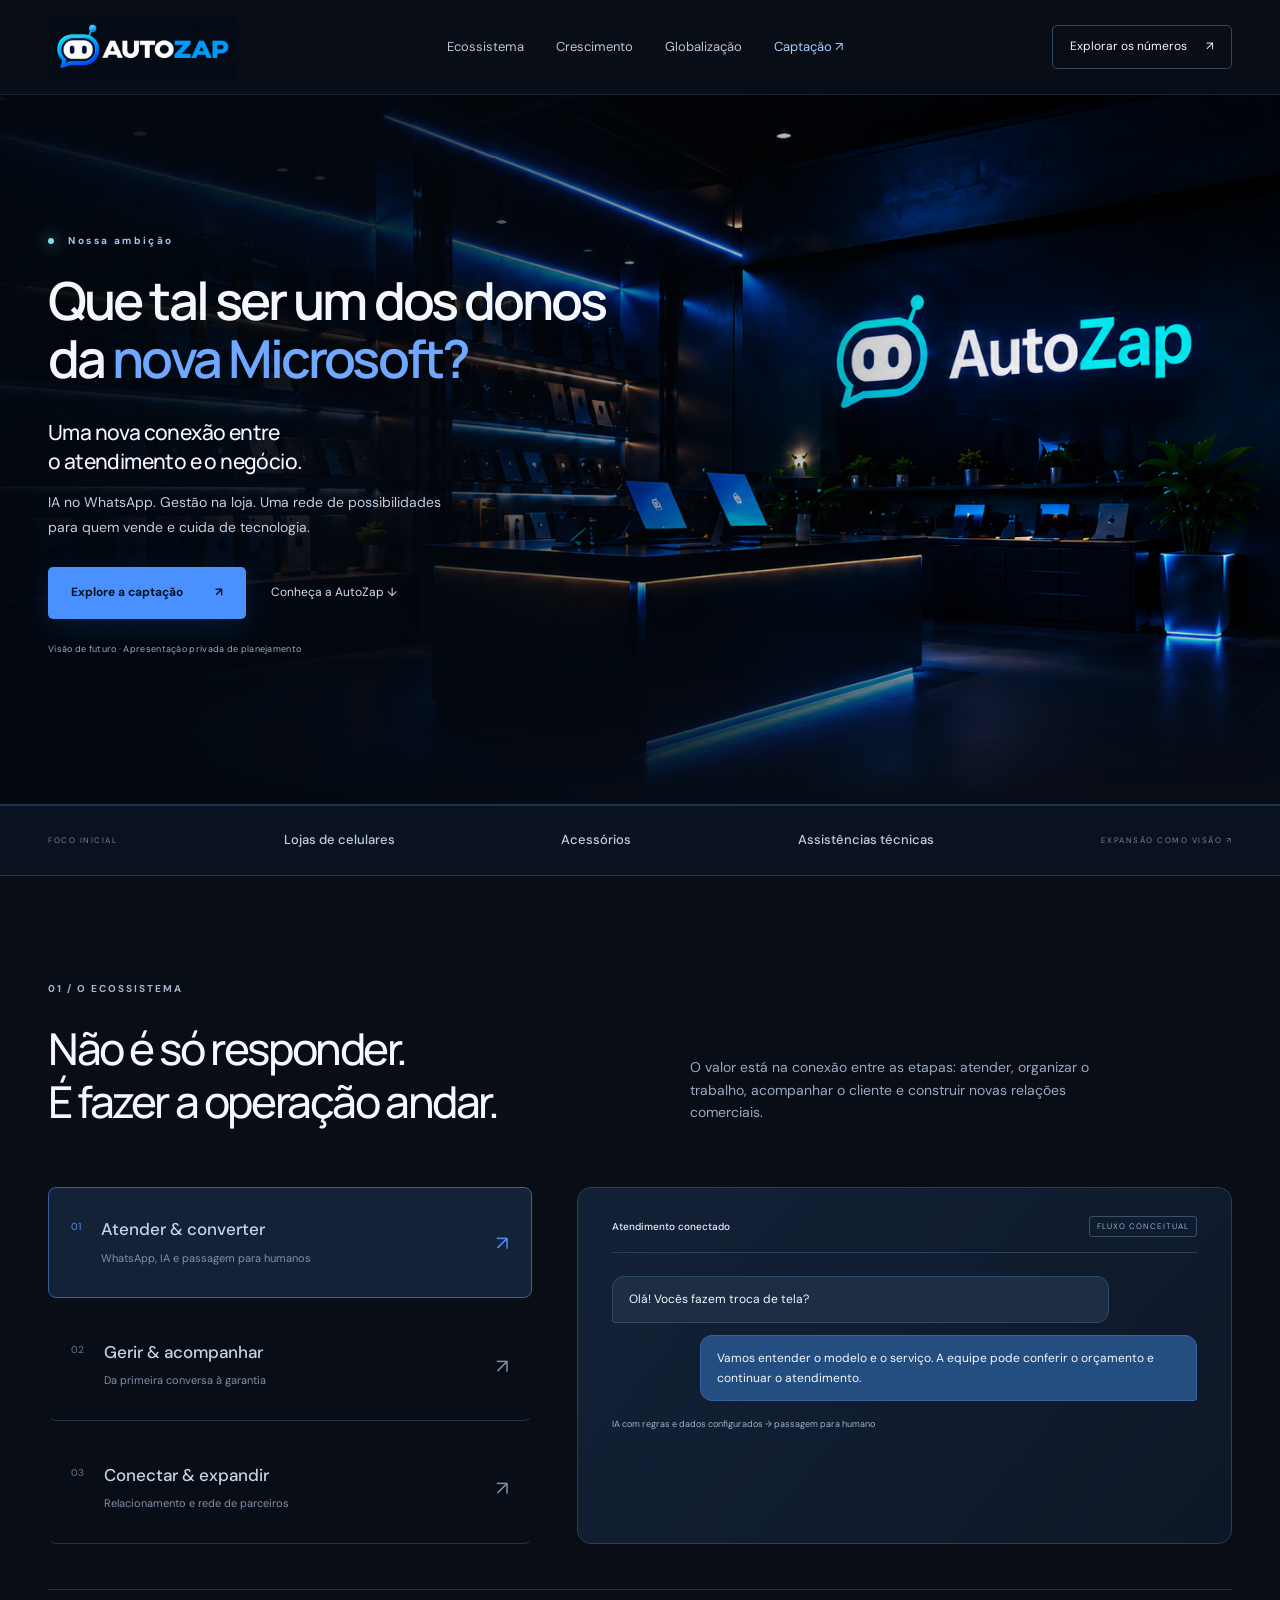
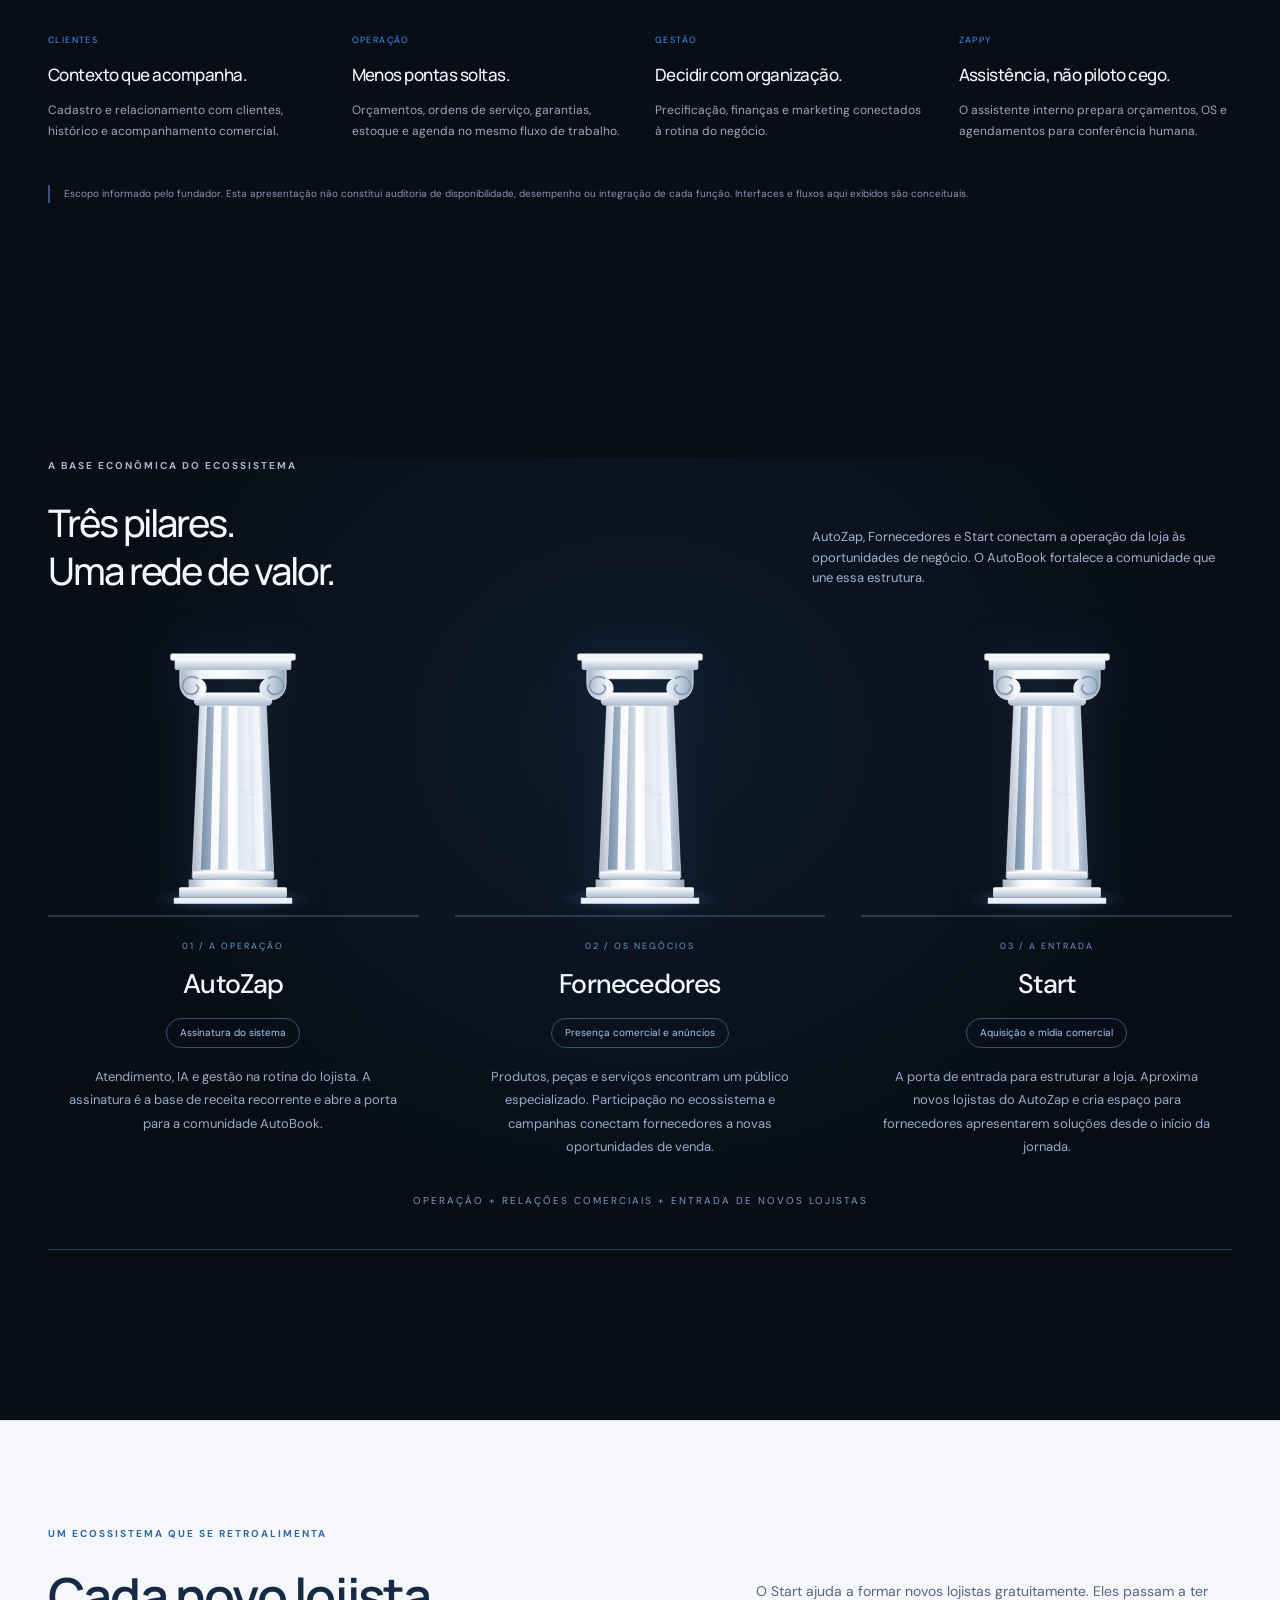
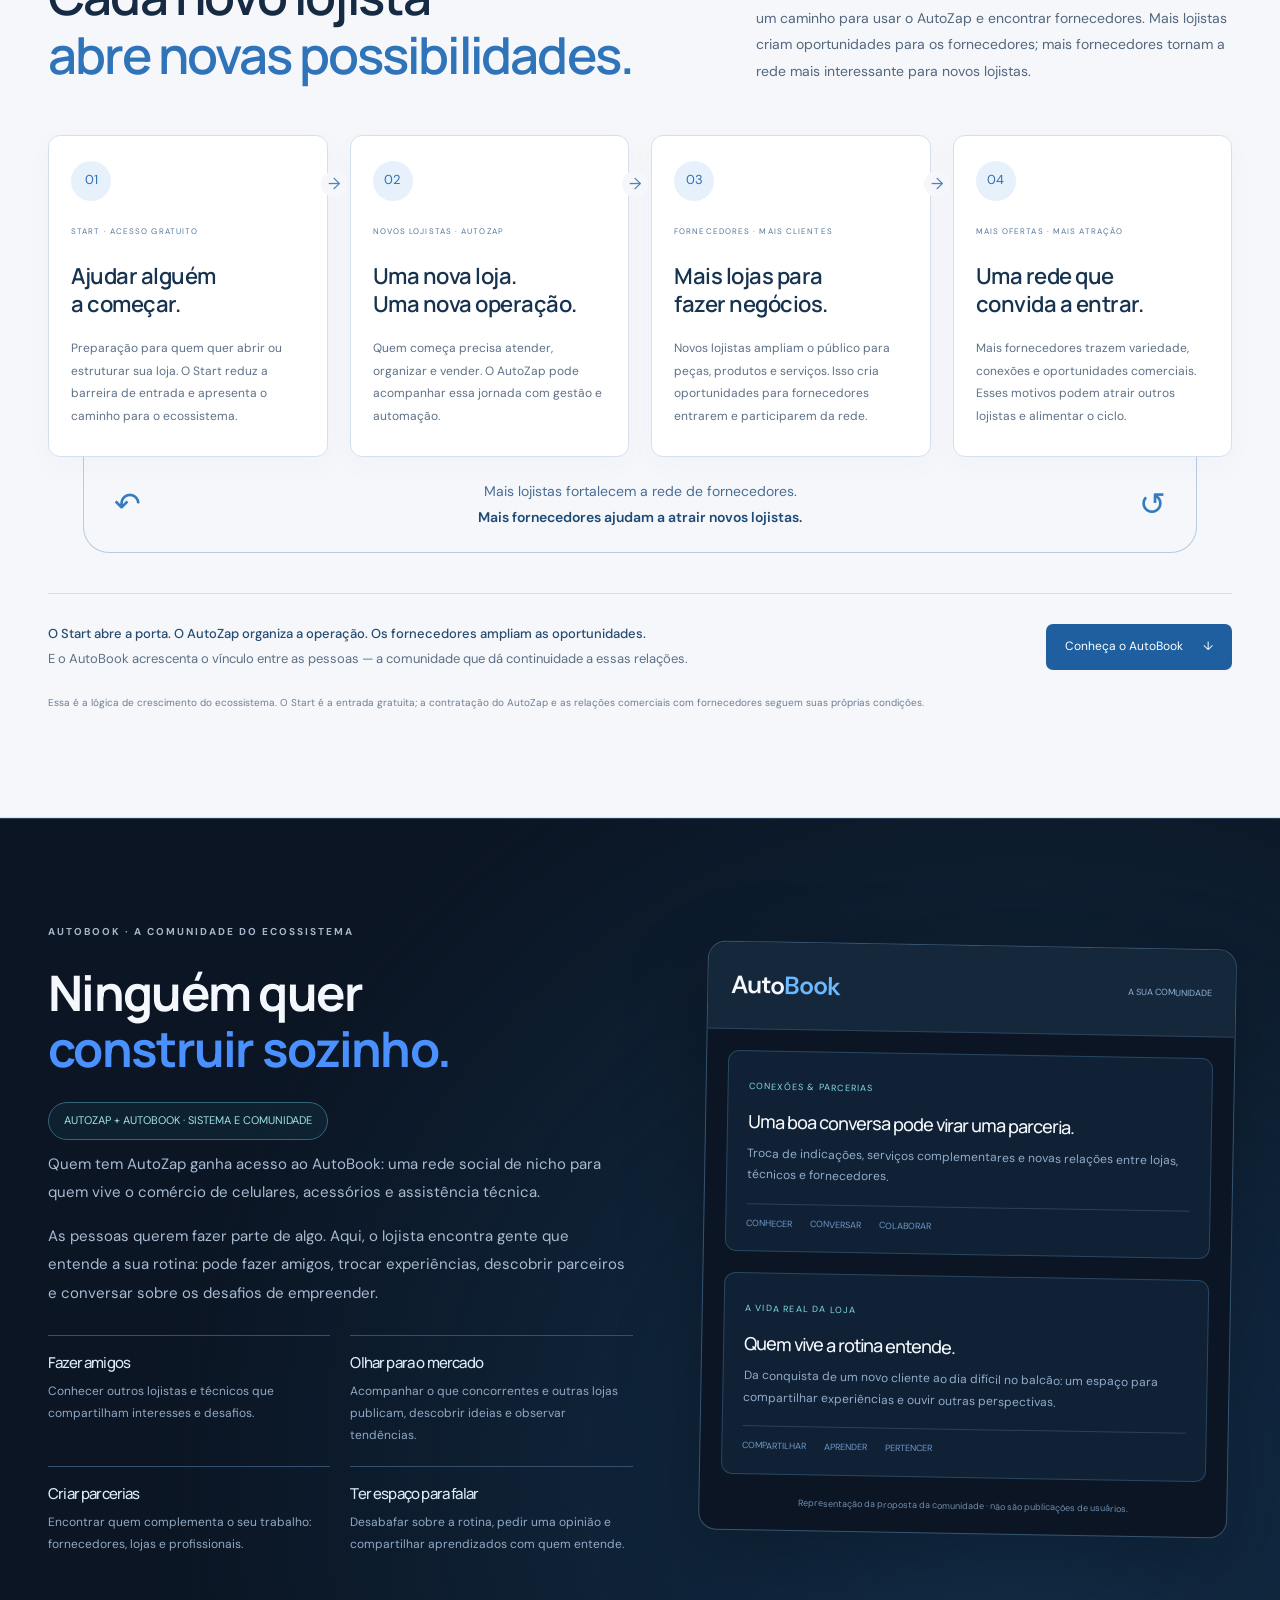
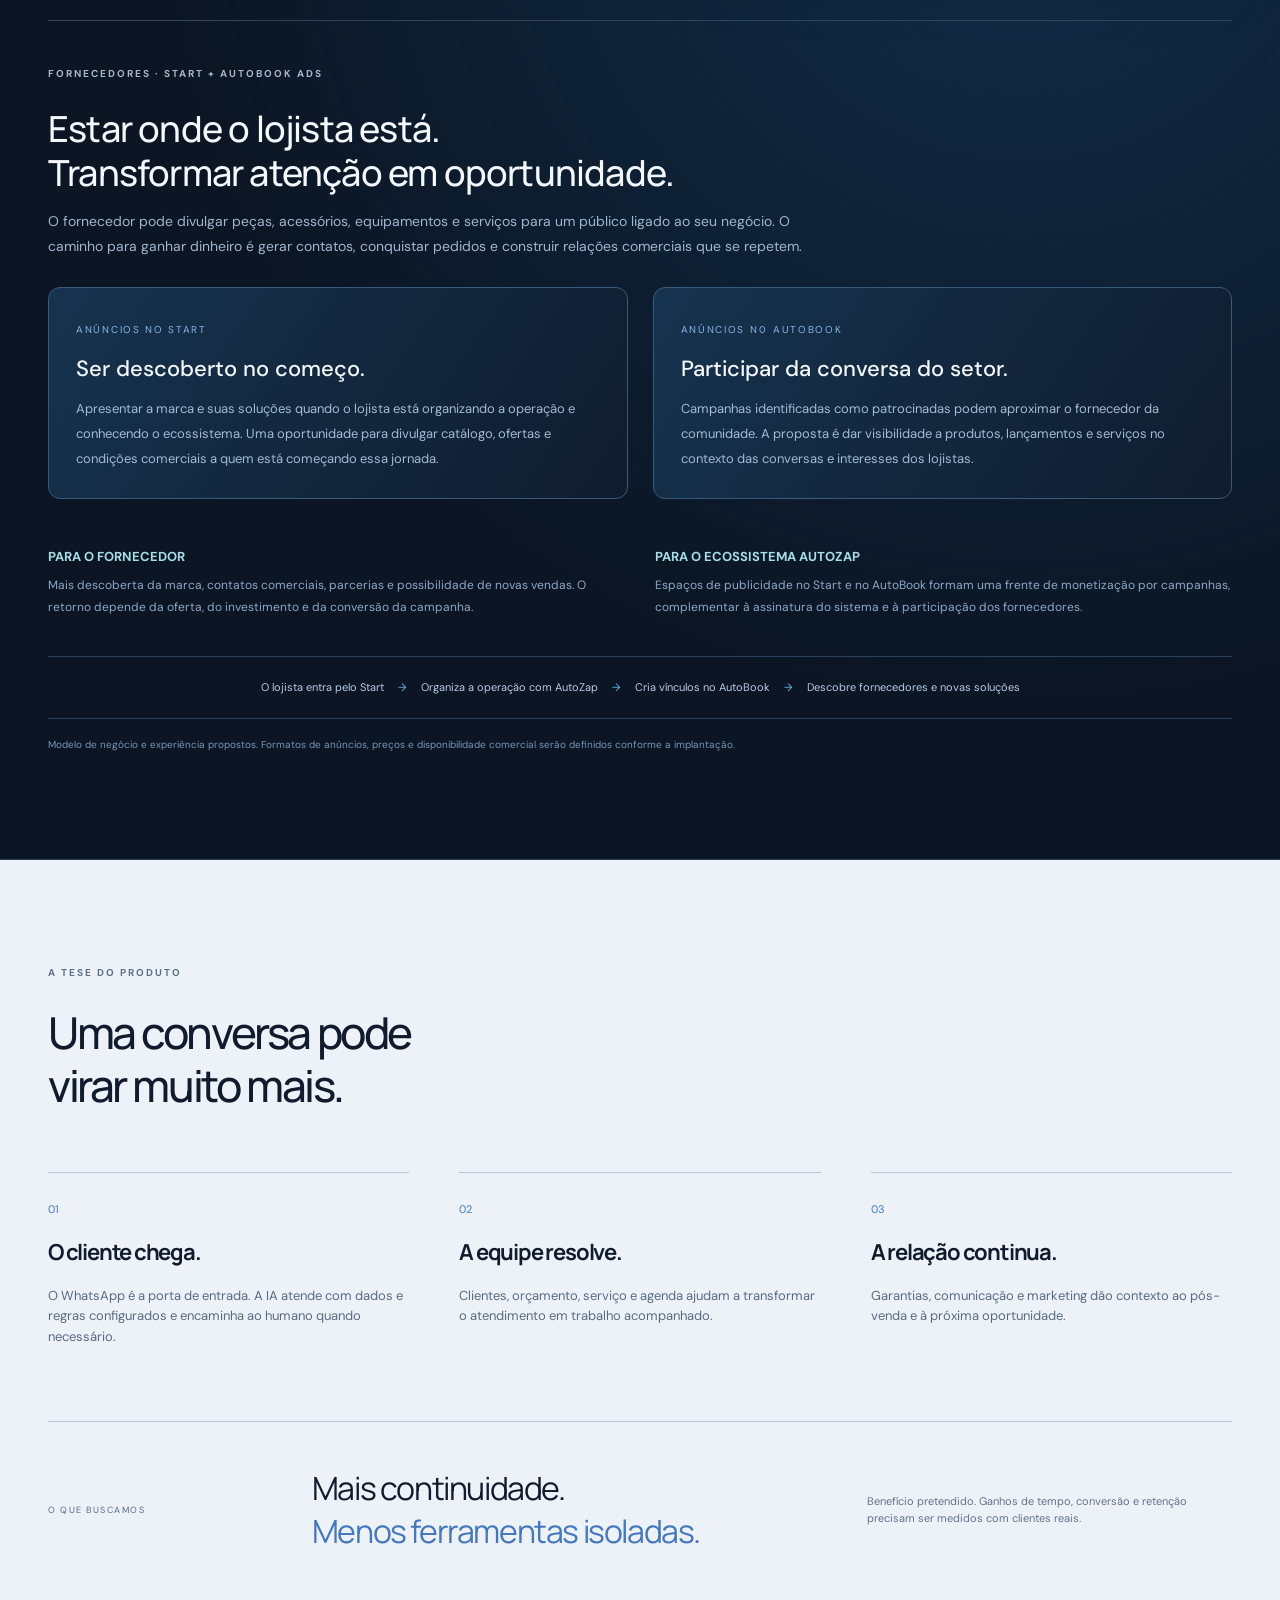
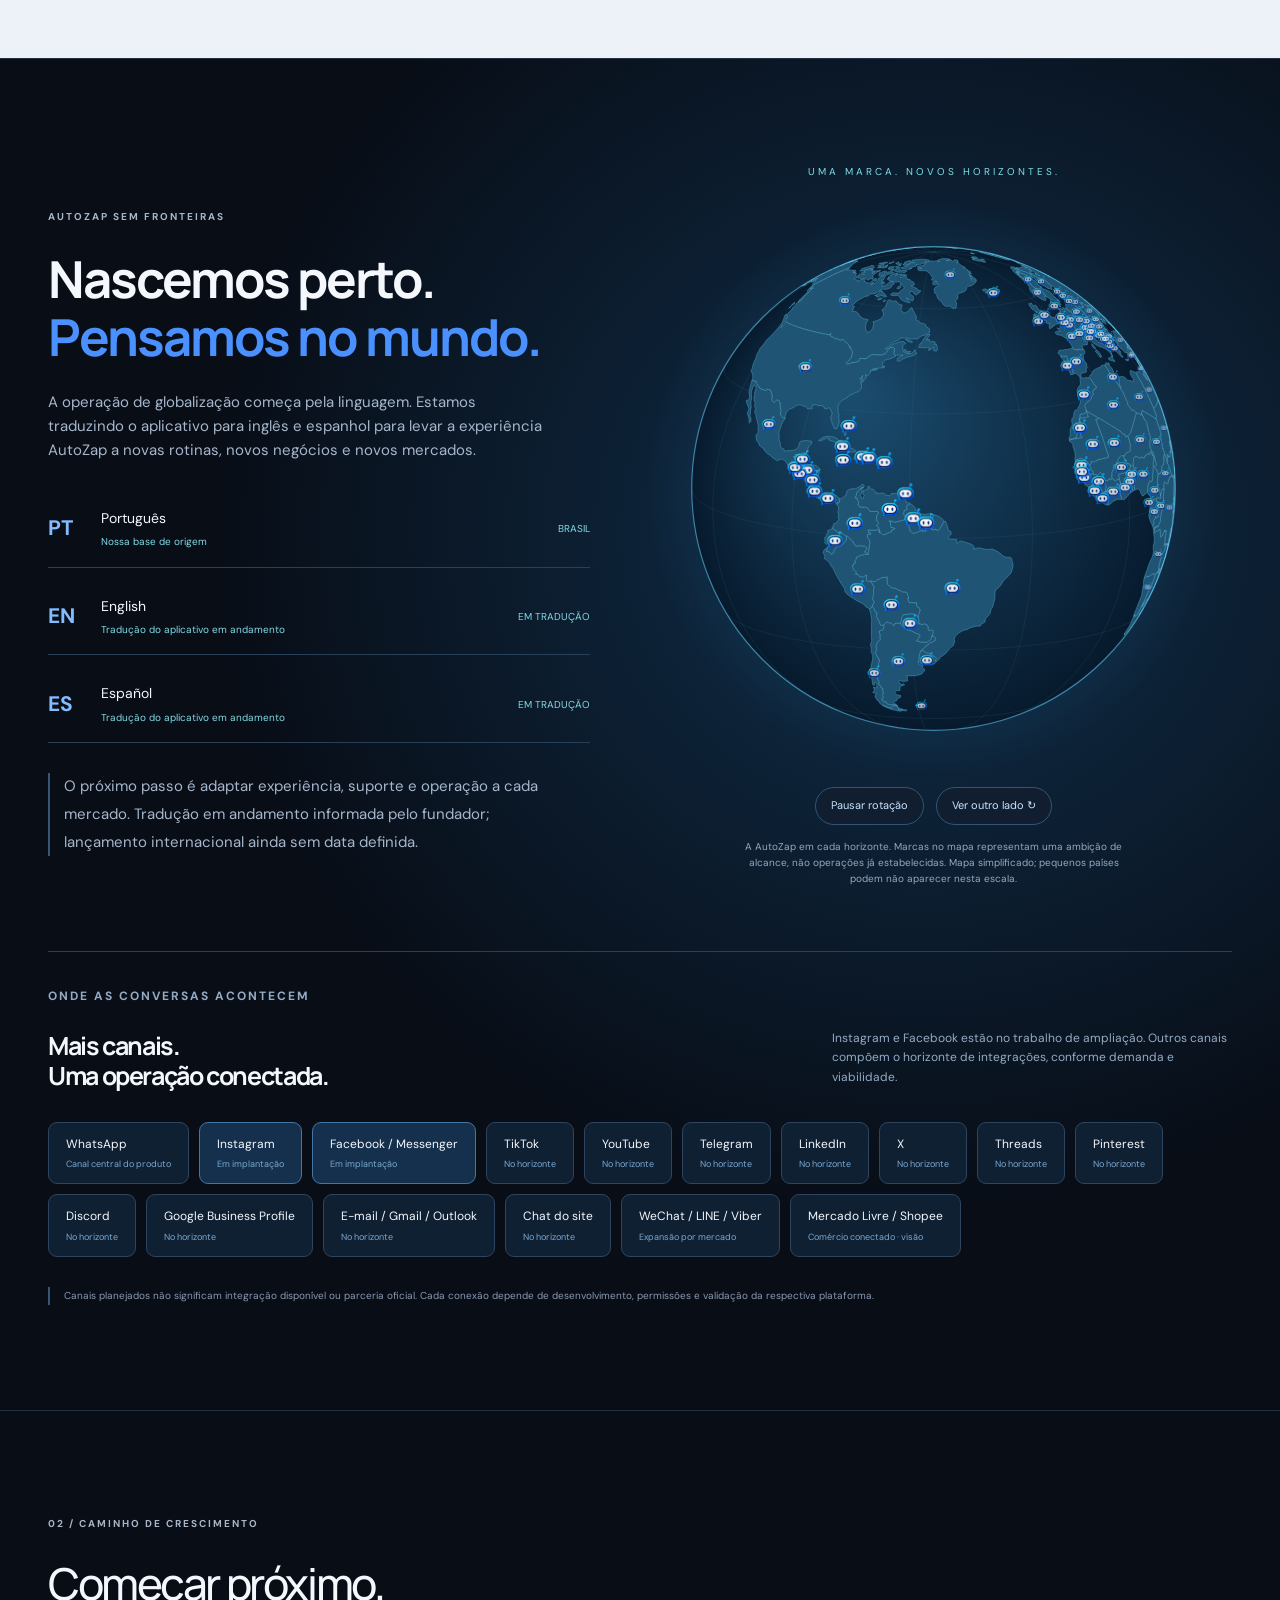
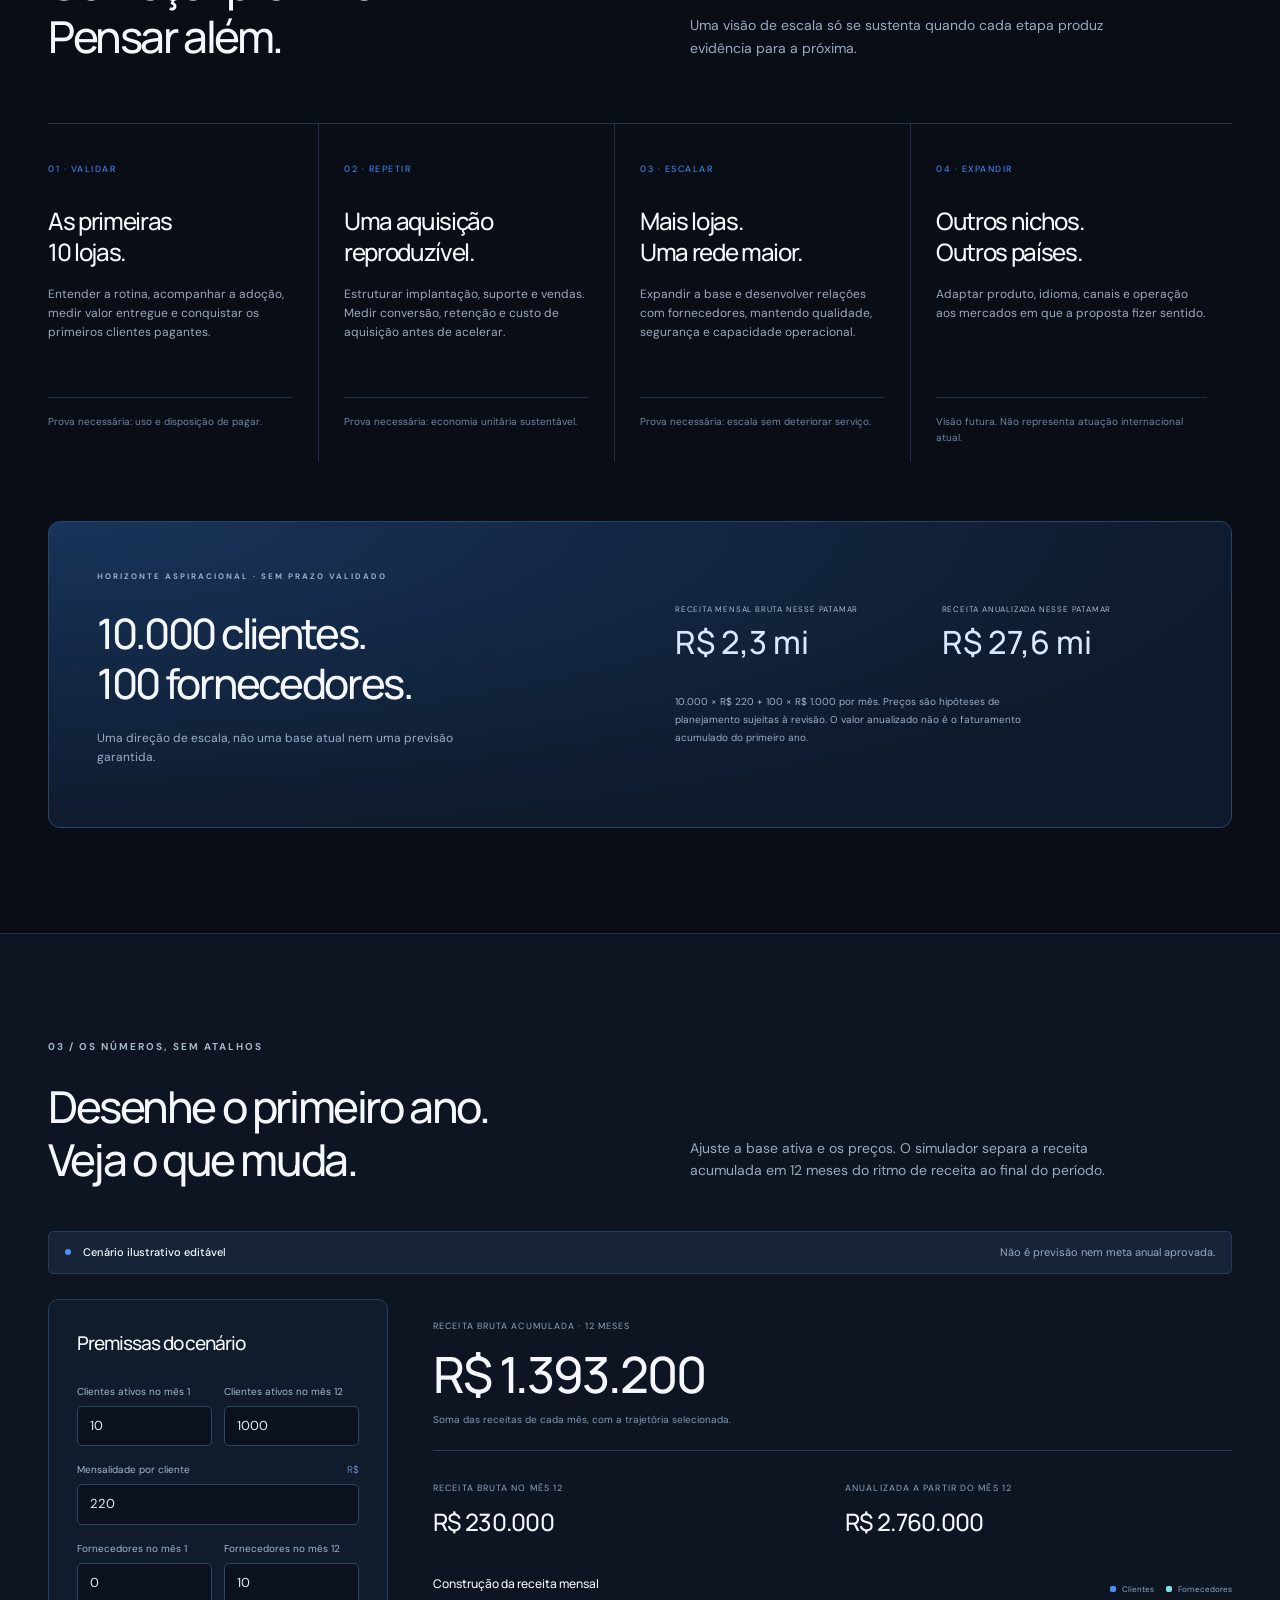
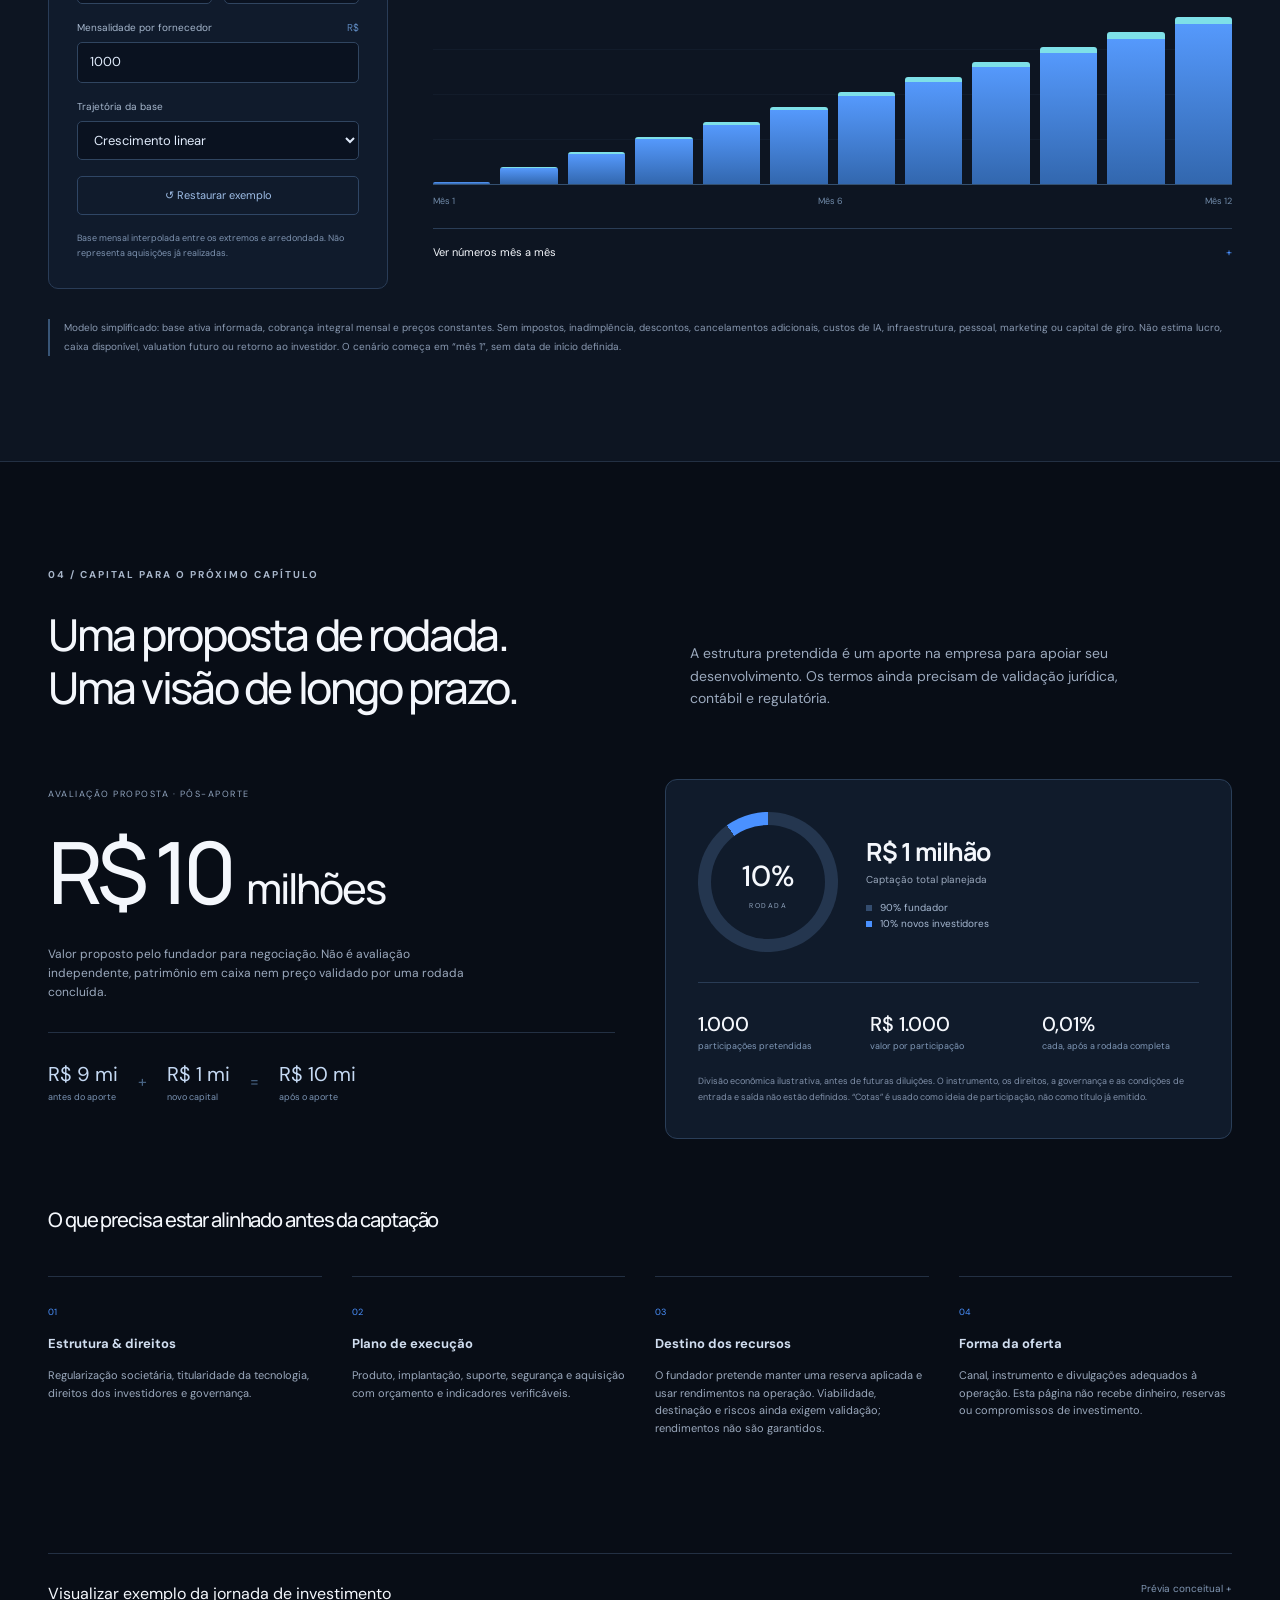
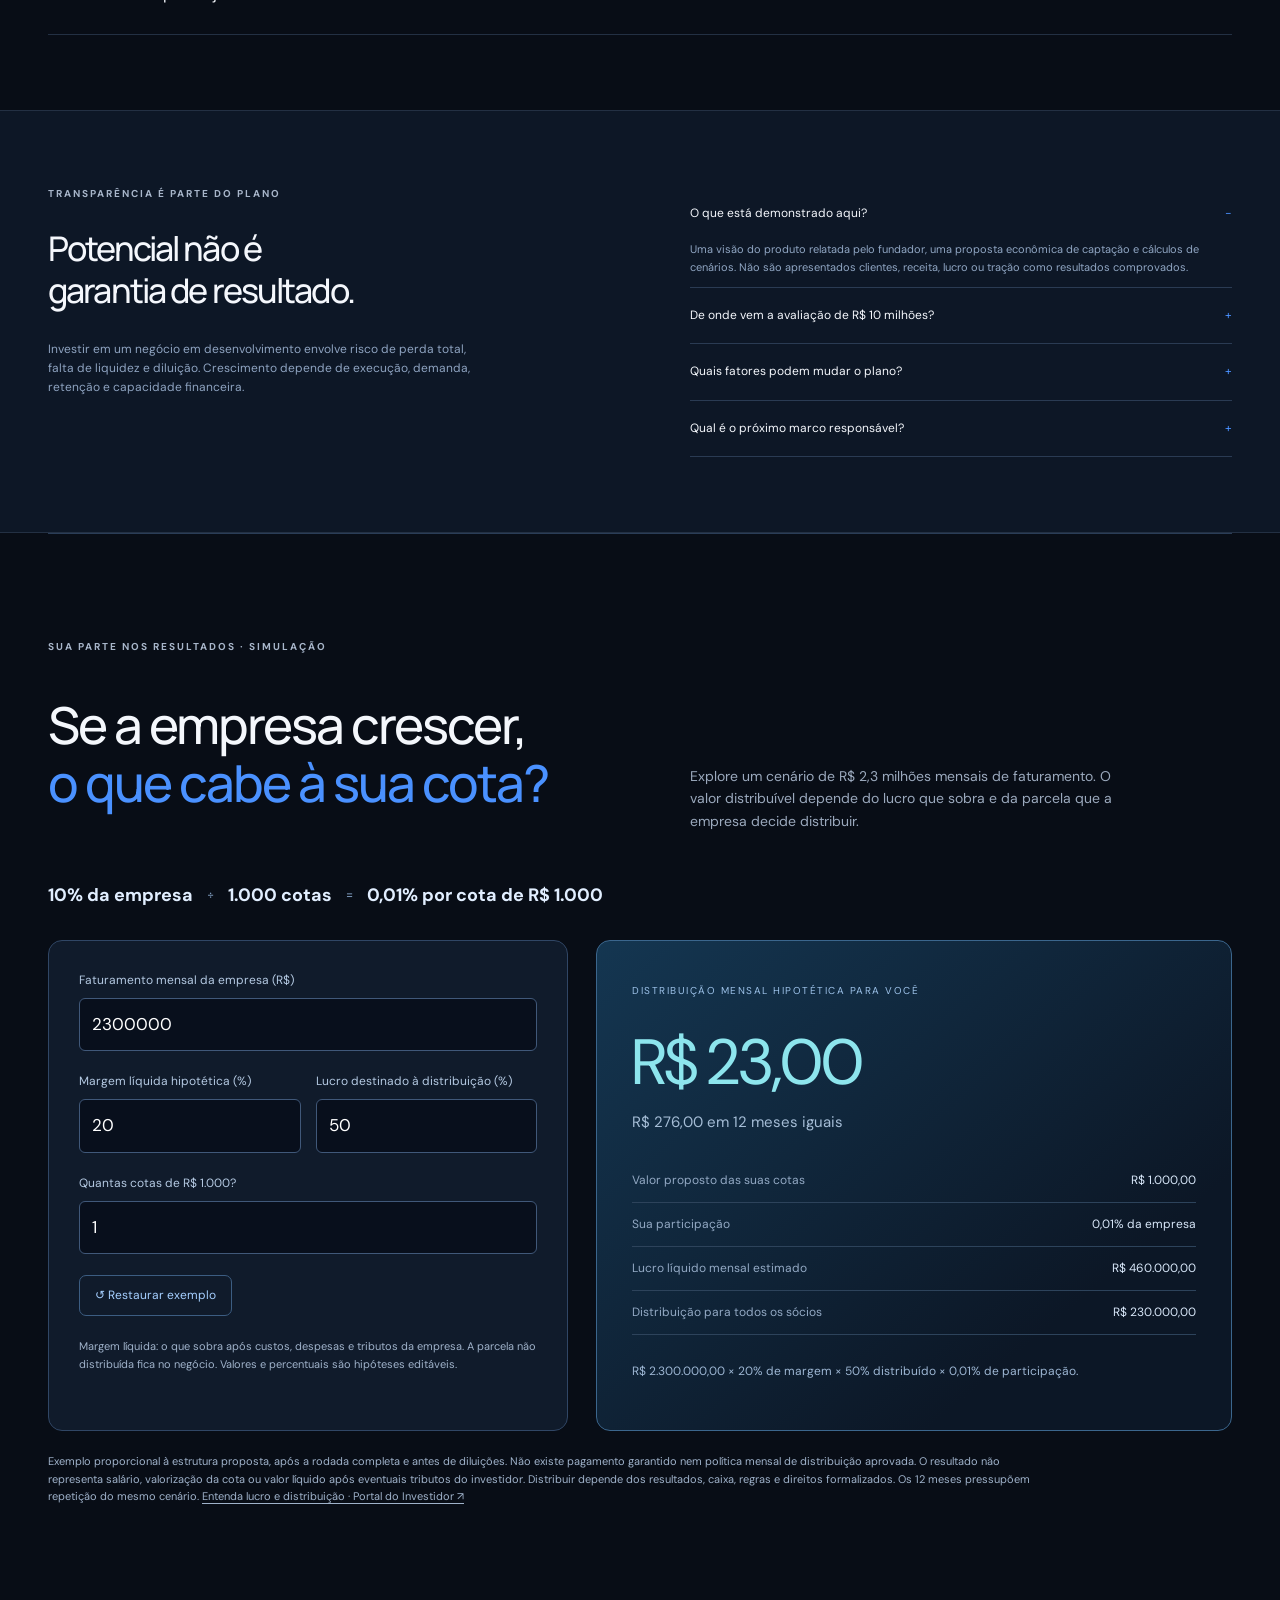
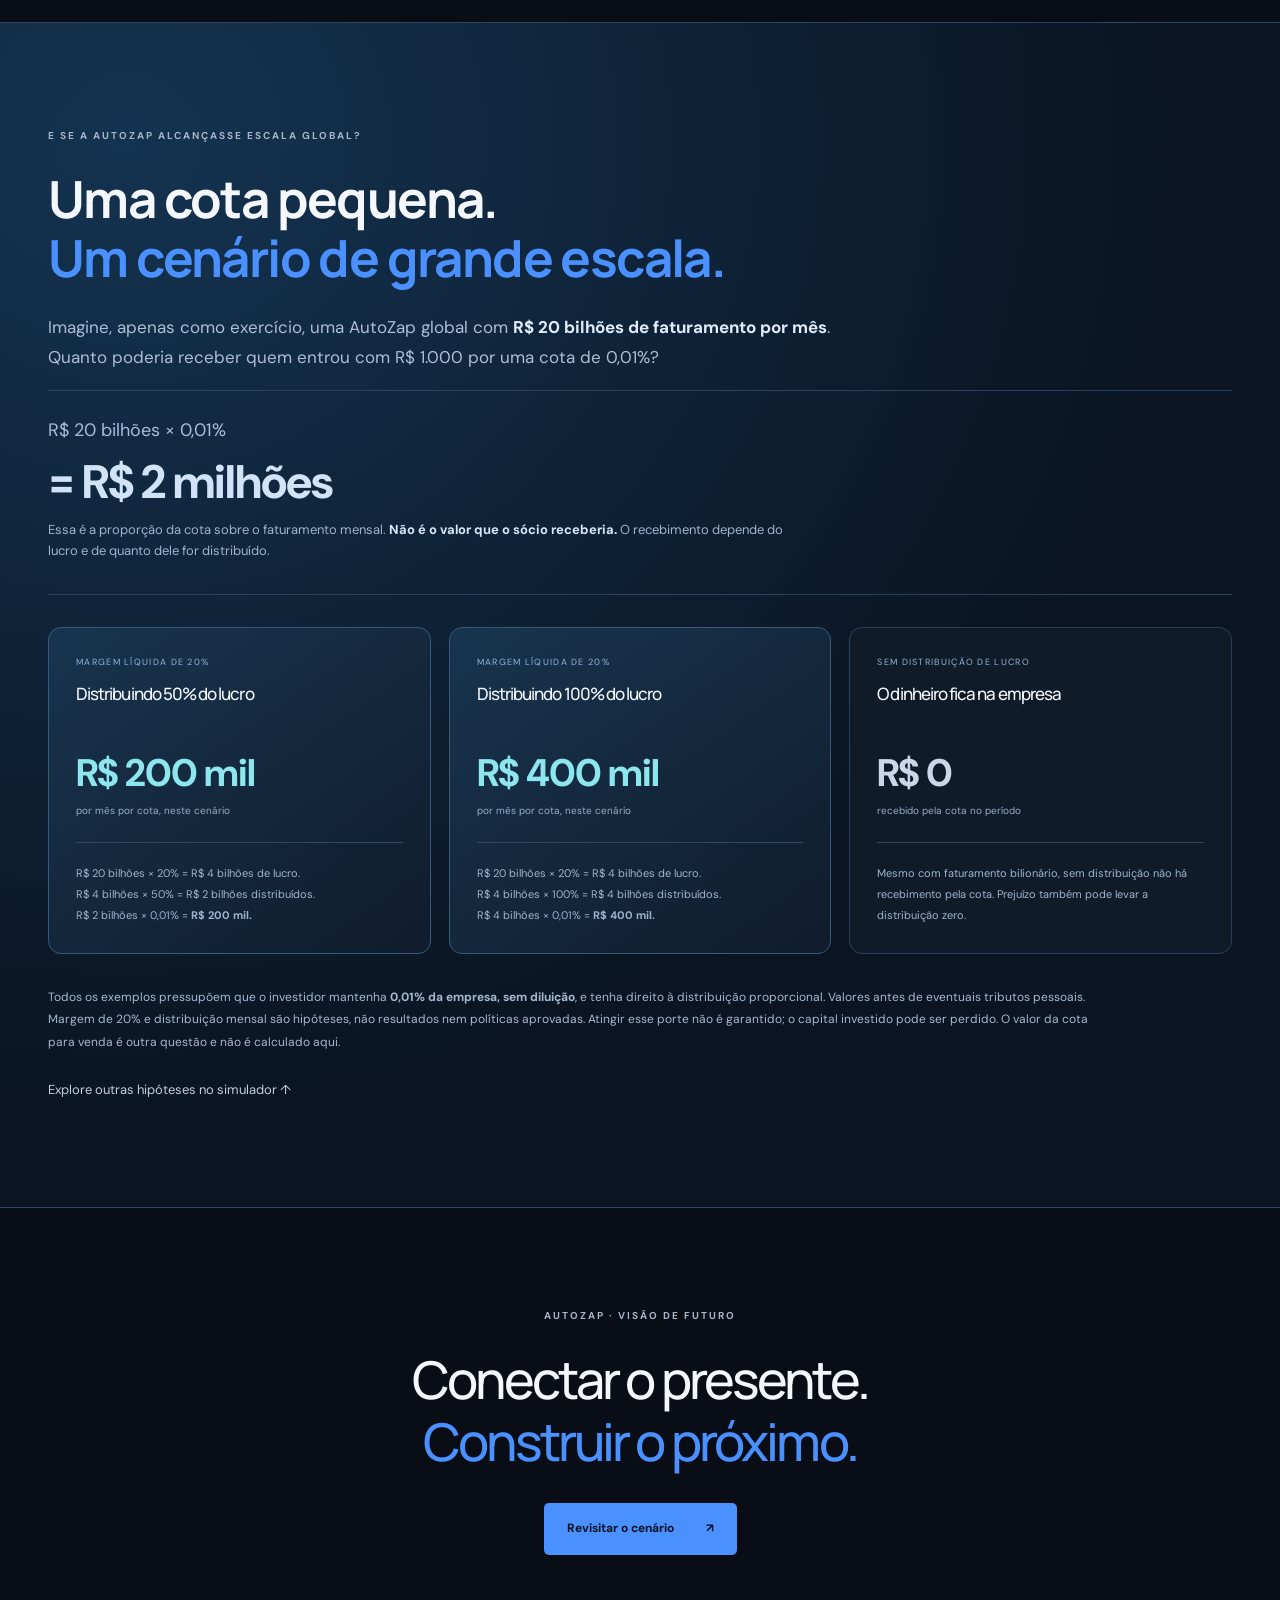
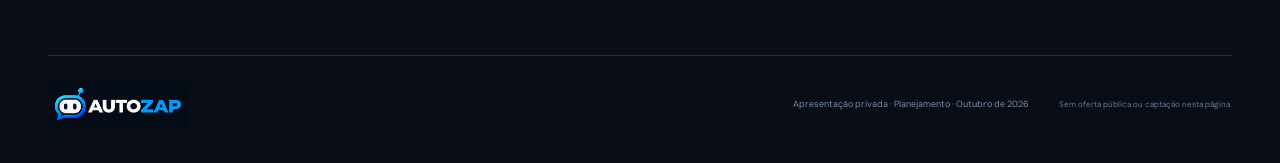
==== index.html @ ff65c391 "Explain ecosystem growth cycle in contrasting white section before AutoBook" ====
<!doctype html><html lang="pt-BR"><head><meta charset="utf-8"><meta name="viewport" content="width=device-width, initial-scale=1"><meta name="theme-color" content="#080d16"><meta name="description" content="AutoZap: atendimento, gestão e conexão para o varejo de tecnologia. Visão de produto, crescimento e captação em planejamento."><title>AutoZap — Uma operação. Novas possibilidades.</title><link rel="preload" as="image" href="assets/autozap-original-banner.png"><link rel="stylesheet" href="style.css"><link rel="icon" type="image/png" href="assets/favicon.png?v=global1"><link rel="stylesheet" href="expansion.css?v=billion1"><style id="ecosystem-layout">.pillars-block{margin:45px 0 65px;background:radial-gradient(ellipse at 50% 35%,#17365055,transparent 70%);border-bottom:1px solid #2b425c;padding-bottom:40px}.pillars-heading{display:flex;gap:25px;justify-content:space-between;align-items:end}.pillars-heading h3{font-size:clamp(27px,3vw,38px);line-height:1.25;font-weight:500;margin:8px 0}.pillars-heading>p{max-width:420px;font-size:13px;color:#a0b4ce}.pillars-row{display:grid;grid-template-columns:repeat(3,1fr);gap:36px;margin-top:35px}.pillar-card{min-width:0;text-align:center}.pillar-art{height:280px;display:flex;justify-content:center;align-items:end;border-bottom:2px solid #6f8aa955;margin-bottom:22px}.pillar-art img{height:100%;width:auto;max-width:100%;filter:drop-shadow(0 0 24px #78b5ee15)}.pillar-card .pillar-number{display:block;font-size:9px;letter-spacing:2px;color:#7298c5}.pillar-card h4{font-size:27px;margin:8px 0 13px;font-weight:500;color:#f2f7ff;letter-spacing:-.8px}.pillar-card .pillar-model{display:inline-block;border:1px solid #365170;border-radius:30px;padding:6px 13px;color:#a8cbf1;font-size:10px;margin-bottom:12px}.pillar-card>p{font-size:13px;color:#96adc7;line-height:1.8;max-width:330px;margin:5px auto}.pillars-foundation{text-align:center;color:#7e9ab9;font-size:10px;letter-spacing:2px;margin:30px 0 0}.autobook-section{background:radial-gradient(ellipse at 80% 40%,#122e49,transparent 60%),#0b1523;border-block:1px solid #29405b}.autobook-grid{display:grid;grid-template-columns:1.05fr .95fr;gap:70px;align-items:center}.autobook-copy h2{font-size:clamp(32px,4vw,49px);line-height:1.15;letter-spacing:-1.7px;margin:15px 0 25px}.autobook-copy>p:not(.eyebrow){font-size:15px;line-height:1.9;color:#a8bbd3}.autobook-included{display:inline-flex;gap:10px;align-items:center;color:#9ee2ea;border:1px solid #356579;background:#163b4b55;border-radius:30px;padding:9px 15px;font-size:11px;margin-bottom:10px}.autobook-benefits{display:grid;grid-template-columns:1fr 1fr;gap:20px;margin-top:28px}.autobook-benefits article{border-top:1px solid #34506c;padding-top:15px}.autobook-benefits h3{font-size:15px;font-weight:500;margin:0 0 6px;color:#dceafa}.autobook-benefits p{font-size:12px;color:#91a9c5;line-height:1.8;margin:0}.book-preview{background:#0b1523;border:1px solid #375571;border-radius:18px;box-shadow:0 25px 80px #0004;overflow:hidden;transform:rotate(1deg)}.book-preview-top{display:flex;justify-content:space-between;align-items:center;padding:23px;border-bottom:1px solid #2c435e;background:#15273b}.book-preview-top strong{font-size:25px;font-weight:600;letter-spacing:-1px}.book-preview-top strong span{color:#6bb8ff}.book-preview-top>span{font-size:9px;color:#8fb3d8}.book-post{margin:21px;padding:20px;background:#102135;border:1px solid #294763;border-radius:11px}.book-post .book-tag{font-size:9px;letter-spacing:1.2px;color:#80dce5}.book-post h3{font-size:18px;font-weight:500;line-height:1.4;margin:12px 0 9px}.book-post p{font-size:12px;color:#91acca;line-height:1.8;margin:0}.book-post-footer{display:flex;gap:18px;font-size:9px;color:#6e98c6;border-top:1px solid #29415b;padding-top:12px;margin-top:17px}.book-preview>small{display:block;text-align:center;padding:0 20px 20px;color:#718eae;font-size:9px}.supplier-ads{margin-top:65px;padding-top:45px;border-top:1px solid #2d455f}.supplier-ads h3{font-size:clamp(26px,3vw,36px);line-height:1.2;font-weight:500;letter-spacing:-.8px;margin:15px 0}.supplier-ads>.ads-intro{max-width:780px;font-size:14px;color:#a0b5cf;line-height:1.8}.ads-venues{display:grid;grid-template-columns:1fr 1fr;gap:25px;margin-top:28px}.ads-venue{padding:27px;border:1px solid #385b7c;border-radius:12px;background:linear-gradient(125deg,#16334f,#101c2d)}.ads-venue>span{font-size:10px;letter-spacing:1.7px;color:#85b5e9}.ads-venue h4{font-size:22px;line-height:1.3;margin:14px 0;font-weight:500}.ads-venue p{font-size:13px;color:#a3bad4;line-height:1.9;margin:0}.ads-value{display:grid;grid-template-columns:1fr 1fr;gap:30px;margin-top:30px}.ads-value h4{font-size:13px;color:#a6dde7;margin-bottom:8px}.ads-value p{font-size:12px;line-height:1.8;color:#8ea8c7}.ads-cycle{display:flex;flex-wrap:wrap;gap:14px;justify-content:center;padding:22px;border-block:1px solid #2a425e;margin:25px 0 0;font-size:11px;color:#b7cce7}.ads-cycle i{font-style:normal;color:#62b5ec}.ads-footnote{font-size:10px;color:#7895b6;line-height:1.8;margin:17px 0 0}@media(max-width:760px){.pillars-heading{display:block}.pillars-row{gap:10px;margin-top:25px}.pillar-art{height:165px}.pillar-card h4{font-size:clamp(15px,4vw,22px);letter-spacing:-.4px}.pillar-card .pillar-number{font-size:7px;letter-spacing:.4px}.pillar-card .pillar-model{font-size:8px;padding:5px 7px;border-radius:8px}.pillar-card>p{font-size:10px;line-height:1.7}.pillars-foundation{font-size:8px;letter-spacing:.9px}.autobook-grid{grid-template-columns:1fr;gap:35px}.autobook-copy h2{letter-spacing:-1px}.autobook-benefits{gap:20px 15px}.book-preview{transform:none}.ads-venues,.ads-value{grid-template-columns:1fr;gap:18px}.supplier-ads{margin-top:40px;padding-top:30px}.ads-venue{padding:22px}.ads-cycle{justify-content:flex-start;font-size:10px;gap:9px}.ads-value h4{margin-top:0}}

.ecosystem-cycle{background:#f5f7fb;color:#172a43;border-block:1px solid #d8e1ee}.ecosystem-cycle .eyebrow{color:#3169a3}.cycle-heading{display:grid;grid-template-columns:1.15fr .85fr;gap:65px;align-items:end;margin-bottom:50px}.cycle-heading h2{font-size:clamp(32px,4vw,51px);letter-spacing:-1.8px;line-height:1.15;margin:16px 0 0;font-weight:600}.cycle-heading h2 span{color:#2f73b9}.cycle-heading>p{font-size:14px;color:#53677f;line-height:1.9;margin:0}.cycle-flow{display:grid;grid-template-columns:repeat(4,minmax(0,1fr));gap:22px}.cycle-flow article{position:relative;padding:25px 22px 28px;background:#fff;border:1px solid #d5e0ee;border-radius:12px;box-shadow:0 8px 30px #213d6507}.cycle-number{display:grid;place-items:center;width:40px;height:40px;background:#e7f1fc;color:#2e70b4;border-radius:50%;font-size:13px;margin-bottom:24px}.cycle-flow small{display:block;font-size:8px;letter-spacing:1.1px;color:#52779c;min-height:25px}.cycle-flow h3{font-size:22px;line-height:1.3;letter-spacing:-.5px;font-weight:600;margin:12px 0 18px;color:#17334f}.cycle-flow p{font-size:12px;line-height:1.9;color:#5e7188;margin:0}.cycle-arrow{position:absolute;right:-20px;top:35px;width:26px;height:26px;background:#f5f7fb;color:#4a84ba;display:grid;place-items:center;border-radius:50%;z-index:1}.cycle-return{display:flex;align-items:center;gap:25px;border:1px solid #b6cce2;border-top:0;border-radius:0 0 26px 26px;padding:22px 30px;margin:0 35px;color:#4a6e93}.cycle-return>span{font-size:32px;color:#347bbf}.cycle-return p{flex:1;text-align:center;font-size:14px;line-height:1.8;margin:0}.cycle-return strong{color:#1d4a75;font-weight:600}.cycle-next{display:flex;justify-content:space-between;align-items:center;gap:30px;margin-top:40px;padding-top:28px;border-top:1px solid #d3dfec}.cycle-next p{font-size:13px;line-height:1.9;color:#5d7087;margin:0;max-width:850px}.cycle-next strong{color:#264b70;font-weight:500}.cycle-next a{display:inline-flex;align-items:center;gap:20px;white-space:nowrap;background:#1f5f9f;color:white;padding:13px 19px;border-radius:7px;font-size:12px}.cycle-note{font-size:10px;color:#6c7f95;line-height:1.8;margin:22px 0 0}@media(max-width:1000px){.cycle-flow{grid-template-columns:repeat(2,minmax(0,1fr))}.cycle-flow article:nth-child(2) .cycle-arrow{display:none}.cycle-heading{gap:30px}.cycle-heading h2{font-size:38px}}@media(max-width:760px){.cycle-heading{grid-template-columns:1fr;gap:22px;margin-bottom:30px}.cycle-heading h2{font-size:34px;letter-spacing:-1px}.cycle-flow{gap:14px}.cycle-flow article{padding:18px 14px}.cycle-flow h3{font-size:18px}.cycle-flow p{font-size:11px}.cycle-flow small{font-size:7px;letter-spacing:.5px;min-height:30px}.cycle-arrow{right:-15px;width:18px;height:22px;font-size:14px}.cycle-return{margin:0 10px;padding:18px 12px;gap:10px}.cycle-return p{font-size:11px}.cycle-return>span{font-size:23px}.cycle-next{display:block;margin-top:28px}.cycle-next a{margin-top:20px}.cycle-heading>p{font-size:13px}}
</style></head><body>
<a class="skip" href="#conteudo">Pular para o conteúdo</a><header><a class="brand" href="#" aria-label="AutoZap início"><img class="clean-brand-logo" src="assets/autozap-logo-clean.png" alt="AutoZap" width="2160" height="728"></a><nav aria-label="Navegação principal"><a href="#ecossistema">Ecossistema</a><a href="#crescimento">Crescimento</a><a href="#globalizacao">Globalização</a><a href="#captacao" class="capital-nav">Captação ↗</a></nav><a class="nav-cta" href="#simulador">Explorar os números <span>↗</span></a></header>
<main id="conteudo"><div id="presentationView"><section class="hero hero-editorial hero-original"><div class="hero-copy"><p class="eyebrow"><span class="pulse"></span> Nossa ambição</p><h1>Que tal ser um dos donos da <span class="blue">nova Microsoft?</span></h1><p class="hero-subtitle">Uma nova conexão entre<br>o atendimento e o negócio.</p><p class="lead">IA no WhatsApp. Gestão na loja. Uma rede de possibilidades para quem vende e cuida de tecnologia.</p><div class="hero-actions"><a class="button primary" href="#captacao">Explore a captação <span>↗</span></a><a class="text-link" href="#ecossistema">Conheça a AutoZap ↓</a></div><p class="fine">Visão de futuro · Apresentação privada de planejamento</p></div></section><div class="thesis-strip"><div class="wrap strip-inner"><span>FOCO INICIAL</span><strong>Lojas de celulares</strong><strong>Acessórios</strong><strong>Assistências técnicas</strong><span>EXPANSÃO COMO VISÃO ↗</span></div></div>
<section class="wrap section" id="ecossistema"><div class="section-heading"><p class="eyebrow">01 / O ECOSSISTEMA</p><h2>Não é só responder.<br>É fazer a operação andar.</h2><p>O valor está na conexão entre as etapas: atender, organizar o trabalho, acompanhar o cliente e construir novas relações comerciais.</p></div><div class="product-layout"><div class="product-tabs" role="tablist" aria-label="Áreas do AutoZap"><button class="product-tab active" role="tab" id="tab-atender" aria-controls="product-panel" aria-selected="true" data-tab="atender"><span>01</span><div><strong>Atender & converter</strong><small>WhatsApp, IA e passagem para humanos</small></div><b>↗</b></button><button class="product-tab" role="tab" id="tab-gerir" aria-controls="product-panel" aria-selected="false" data-tab="gerir"><span>02</span><div><strong>Gerir & acompanhar</strong><small>Da primeira conversa à garantia</small></div><b>↗</b></button><button class="product-tab" role="tab" id="tab-conectar" aria-controls="product-panel" aria-selected="false" data-tab="conectar"><span>03</span><div><strong>Conectar & expandir</strong><small>Relacionamento e rede de parceiros</small></div><b>↗</b></button></div><div class="product-panel" id="product-panel" role="tabpanel" aria-labelledby="tab-atender" tabindex="0"></div></div><div class="feature-grid"><div><span>CLIENTES</span><h3>Contexto que acompanha.</h3><p>Cadastro e relacionamento com clientes, histórico e acompanhamento comercial.</p></div><div><span>OPERAÇÃO</span><h3>Menos pontas soltas.</h3><p>Orçamentos, ordens de serviço, garantias, estoque e agenda no mesmo fluxo de trabalho.</p></div><div><span>GESTÃO</span><h3>Decidir com organização.</h3><p>Precificação, finanças e marketing conectados à rotina do negócio.</p></div><div><span>ZAPPY</span><h3>Assistência, não piloto cego.</h3><p>O assistente interno prepara orçamentos, OS e agendamentos para conferência humana.</p></div></div><p class="note">Escopo informado pelo fundador. Esta apresentação não constitui auditoria de disponibilidade, desempenho ou integração de cada função. Interfaces e fluxos aqui exibidos são conceituais.</p></section>
<section class="wrap section" aria-label="Os três pilares financeiros do ecossistema"><div class="pillars-block" id="pilares"><div class="pillars-heading"><div><p class="eyebrow">A BASE ECONÔMICA DO ECOSSISTEMA</p><h3>Três pilares.<br>Uma rede de valor.</h3></div><p>AutoZap, Fornecedores e Start conectam a operação da loja às oportunidades de negócio. O AutoBook fortalece a comunidade que une essa estrutura.</p></div><div class="pillars-row"><article class="pillar-card"><div class="pillar-art"><img src="assets/greek-pillar.svg" alt="Pilar grego branco representando o AutoZap" width="200" height="320" loading="lazy"></div><span class="pillar-number">01 / A OPERAÇÃO</span><h4>AutoZap</h4><span class="pillar-model">Assinatura do sistema</span><p>Atendimento, IA e gestão na rotina do lojista. A assinatura é a base de receita recorrente e abre a porta para a comunidade AutoBook.</p></article><article class="pillar-card"><div class="pillar-art"><img src="assets/greek-pillar.svg" alt="Pilar grego branco representando os fornecedores" width="200" height="320" loading="lazy"></div><span class="pillar-number">02 / OS NEGÓCIOS</span><h4>Fornecedores</h4><span class="pillar-model">Presença comercial e anúncios</span><p>Produtos, peças e serviços encontram um público especializado. Participação no ecossistema e campanhas conectam fornecedores a novas oportunidades de venda.</p></article><article class="pillar-card"><div class="pillar-art"><img src="assets/greek-pillar.svg" alt="Pilar grego branco representando o AutoZap Start" width="200" height="320" loading="lazy"></div><span class="pillar-number">03 / A ENTRADA</span><h4>Start</h4><span class="pillar-model">Aquisição e mídia comercial</span><p>A porta de entrada para estruturar a loja. Aproxima novos lojistas do AutoZap e cria espaço para fornecedores apresentarem soluções desde o início da jornada.</p></article></div><p class="pillars-foundation">OPERAÇÃO + RELAÇÕES COMERCIAIS + ENTRADA DE NOVOS LOJISTAS</p></div></section><section class="section ecosystem-cycle" id="ciclo-ecossistema" aria-labelledby="cycleTitle"><div class="wrap"><div class="cycle-heading"><div><p class="eyebrow">UM ECOSSISTEMA QUE SE RETROALIMENTA</p><h2 id="cycleTitle">Cada novo lojista<br><span>abre novas possibilidades.</span></h2></div><p>O Start ajuda a formar novos lojistas gratuitamente. Eles passam a ter um caminho para usar o AutoZap e encontrar fornecedores. Mais lojistas criam oportunidades para os fornecedores; mais fornecedores tornam a rede mais interessante para novos lojistas.</p></div><div class="cycle-flow" aria-label="Ciclo de crescimento: Start gratuito, novos lojistas, AutoZap, fornecedores e novos lojistas"><article><span class="cycle-number">01</span><small>START · ACESSO GRATUITO</small><h3>Ajudar alguém<br>a começar.</h3><p>Preparação para quem quer abrir ou estruturar sua loja. O Start reduz a barreira de entrada e apresenta o caminho para o ecossistema.</p><span class="cycle-arrow" aria-hidden="true">→</span></article><article><span class="cycle-number">02</span><small>NOVOS LOJISTAS · AUTOZAP</small><h3>Uma nova loja.<br>Uma nova operação.</h3><p>Quem começa precisa atender, organizar e vender. O AutoZap pode acompanhar essa jornada com gestão e automação.</p><span class="cycle-arrow" aria-hidden="true">→</span></article><article><span class="cycle-number">03</span><small>FORNECEDORES · MAIS CLIENTES</small><h3>Mais lojas para<br>fazer negócios.</h3><p>Novos lojistas ampliam o público para peças, produtos e serviços. Isso cria oportunidades para fornecedores entrarem e participarem da rede.</p><span class="cycle-arrow" aria-hidden="true">→</span></article><article><span class="cycle-number">04</span><small>MAIS OFERTAS · MAIS ATRAÇÃO</small><h3>Uma rede que<br>convida a entrar.</h3><p>Mais fornecedores trazem variedade, conexões e oportunidades comerciais. Esses motivos podem atrair outros lojistas e alimentar o ciclo.</p></article></div><div class="cycle-return"><span aria-hidden="true">↶</span><p>Mais lojistas fortalecem a rede de fornecedores.<br><strong>Mais fornecedores ajudam a atrair novos lojistas.</strong></p><span class="cycle-return-end" aria-hidden="true">↺</span></div><div class="cycle-next"><p><strong>O Start abre a porta. O AutoZap organiza a operação. Os fornecedores ampliam as oportunidades.</strong><br>E o AutoBook acrescenta o vínculo entre as pessoas — a comunidade que dá continuidade a essas relações.</p><a href="#autobook">Conheça o AutoBook <span aria-hidden="true">↓</span></a></div><p class="cycle-note">Essa é a lógica de crescimento do ecossistema. O Start é a entrada gratuita; a contratação do AutoZap e as relações comerciais com fornecedores seguem suas próprias condições.</p></div></section><section class="section autobook-section" id="autobook" aria-labelledby="autobookTitle"><div class="wrap"><div class="autobook-grid"><div class="autobook-copy"><p class="eyebrow">AUTOBOOK · A COMUNIDADE DO ECOSSISTEMA</p><h2 id="autobookTitle">Ninguém quer<br><span class="blue">construir sozinho.</span></h2><span class="autobook-included">AUTOZAP + AUTOBOOK · SISTEMA E COMUNIDADE</span><p>Quem tem AutoZap ganha acesso ao AutoBook: uma rede social de nicho para quem vive o comércio de celulares, acessórios e assistência técnica.</p><p>As pessoas querem fazer parte de algo. Aqui, o lojista encontra gente que entende a sua rotina: pode fazer amigos, trocar experiências, descobrir parceiros e conversar sobre os desafios de empreender.</p><div class="autobook-benefits"><article><h3>Fazer amigos</h3><p>Conhecer outros lojistas e técnicos que compartilham interesses e desafios.</p></article><article><h3>Olhar para o mercado</h3><p>Acompanhar o que concorrentes e outras lojas publicam, descobrir ideias e observar tendências.</p></article><article><h3>Criar parcerias</h3><p>Encontrar quem complementa o seu trabalho: fornecedores, lojas e profissionais.</p></article><article><h3>Ter espaço para falar</h3><p>Desabafar sobre a rotina, pedir uma opinião e compartilhar aprendizados com quem entende.</p></article></div></div><div class="book-preview" aria-label="Exemplos ilustrativos de assuntos da comunidade AutoBook"><div class="book-preview-top"><strong>Auto<span>Book</span></strong><span>A SUA COMUNIDADE</span></div><article class="book-post"><span class="book-tag">CONEXÕES & PARCERIAS</span><h3>Uma boa conversa pode virar uma parceria.</h3><p>Troca de indicações, serviços complementares e novas relações entre lojas, técnicos e fornecedores.</p><div class="book-post-footer"><span>CONHECER</span><span>CONVERSAR</span><span>COLABORAR</span></div></article><article class="book-post"><span class="book-tag">A VIDA REAL DA LOJA</span><h3>Quem vive a rotina entende.</h3><p>Da conquista de um novo cliente ao dia difícil no balcão: um espaço para compartilhar experiências e ouvir outras perspectivas.</p><div class="book-post-footer"><span>COMPARTILHAR</span><span>APRENDER</span><span>PERTENCER</span></div></article><small>Representação da proposta da comunidade · não são publicações de usuários.</small></div></div><div class="supplier-ads"><p class="eyebrow">FORNECEDORES · START + AUTOBOOK ADS</p><h3>Estar onde o lojista está.<br>Transformar atenção em oportunidade.</h3><p class="ads-intro">O fornecedor pode divulgar peças, acessórios, equipamentos e serviços para um público ligado ao seu negócio. O caminho para ganhar dinheiro é gerar contatos, conquistar pedidos e construir relações comerciais que se repetem.</p><div class="ads-venues"><article class="ads-venue"><span>ANÚNCIOS NO START</span><h4>Ser descoberto no começo.</h4><p>Apresentar a marca e suas soluções quando o lojista está organizando a operação e conhecendo o ecossistema. Uma oportunidade para divulgar catálogo, ofertas e condições comerciais a quem está começando essa jornada.</p></article><article class="ads-venue"><span>ANÚNCIOS NO AUTOBOOK</span><h4>Participar da conversa do setor.</h4><p>Campanhas identificadas como patrocinadas podem aproximar o fornecedor da comunidade. A proposta é dar visibilidade a produtos, lançamentos e serviços no contexto das conversas e interesses dos lojistas.</p></article></div><div class="ads-value"><div><h4>PARA O FORNECEDOR</h4><p>Mais descoberta da marca, contatos comerciais, parcerias e possibilidade de novas vendas. O retorno depende da oferta, do investimento e da conversão da campanha.</p></div><div><h4>PARA O ECOSSISTEMA AUTOZAP</h4><p>Espaços de publicidade no Start e no AutoBook formam uma frente de monetização por campanhas, complementar à assinatura do sistema e à participação dos fornecedores.</p></div></div><div class="ads-cycle"><span>O lojista entra pelo Start</span><i>→</i><span>Organiza a operação com AutoZap</span><i>→</i><span>Cria vínculos no AutoBook</span><i>→</i><span>Descobre fornecedores e novas soluções</span></div><p class="ads-footnote">Modelo de negócio e experiência propostos. Formatos de anúncios, preços e disponibilidade comercial serão definidos conforme a implantação.</p></div></div></section><section class="workflow section"><div class="wrap"><div class="section-heading compact"><p class="eyebrow">A TESE DO PRODUTO</p><h2>Uma conversa pode<br>virar muito mais.</h2></div><div class="flow"><article><span>01</span><h3>O cliente chega.</h3><p>O WhatsApp é a porta de entrada. A IA atende com dados e regras configurados e encaminha ao humano quando necessário.</p></article><article><span>02</span><h3>A equipe resolve.</h3><p>Clientes, orçamento, serviço e agenda ajudam a transformar o atendimento em trabalho acompanhado.</p></article><article><span>03</span><h3>A relação continua.</h3><p>Garantias, comunicação e marketing dão contexto ao pós-venda e à próxima oportunidade.</p></article></div><div class="big-statement"><span>O QUE BUSCAMOS</span><p>Mais continuidade.<br><em>Menos ferramentas isoladas.</em></p><small>Benefício pretendido. Ganhos de tempo, conversão e retenção precisam ser medidos com clientes reais.</small></div></div></section>
<section class="section global-section" id="globalizacao" aria-labelledby="globalTitle"><div class="wrap"><div class="global-grid"><div class="global-copy"><p class="eyebrow">AUTOZAP SEM FRONTEIRAS</p><h2 id="globalTitle">Nascemos perto.<br><span class="blue">Pensamos no mundo.</span></h2><p>A operação de globalização começa pela linguagem. Estamos traduzindo o aplicativo para inglês e espanhol para levar a experiência AutoZap a novas rotinas, novos negócios e novos mercados.</p><div class="language-list"><div><b>PT</b><span>Português<br><small>Nossa base de origem</small></span><small>BRASIL</small></div><div><b>EN</b><span>English<br><small>Tradução do aplicativo em andamento</small></span><small>EM TRADUÇÃO</small></div><div><b>ES</b><span>Español<br><small>Tradução do aplicativo em andamento</small></span><small>EM TRADUÇÃO</small></div></div><p class="note">O próximo passo é adaptar experiência, suporte e operação a cada mercado. Tradução em andamento informada pelo fundador; lançamento internacional ainda sem data definida.</p></div><div class="globe-frame"><p class="global-label">UMA MARCA. NOVOS HORIZONTES.</p><canvas id="globalGlobe" width="600" height="600" role="img" aria-label="Globo terrestre giratório com símbolos AutoZap sobre países e territórios, representando a visão de expansão, não presença comercial atual">Visão de expansão da AutoZap pelo mundo.</canvas><div class="globe-controls"><button type="button" id="globeToggle" aria-pressed="true">Pausar rotação</button><button type="button" id="globeTurn">Ver outro lado ↻</button></div><p class="globe-caption" id="globeCaption">A AutoZap em cada horizonte. Marcas no mapa representam uma ambição de alcance, não operações já estabelecidas. Mapa simplificado; pequenos países podem não aparecer nesta escala.</p></div></div><div class="channel-heading"><div><p class="eyebrow">ONDE AS CONVERSAS ACONTECEM</p><h3>Mais canais.<br>Uma operação conectada.</h3></div><p>Instagram e Facebook estão no trabalho de ampliação. Outros canais compõem o horizonte de integrações, conforme demanda e viabilidade.</p></div><div class="channel-list"><span>WhatsApp<small>Canal central do produto</small></span><span class="in-progress">Instagram<small>Em implantação</small></span><span class="in-progress">Facebook / Messenger<small>Em implantação</small></span><span>TikTok<small>No horizonte</small></span><span>YouTube<small>No horizonte</small></span><span>Telegram<small>No horizonte</small></span><span>LinkedIn<small>No horizonte</small></span><span>X<small>No horizonte</small></span><span>Threads<small>No horizonte</small></span><span>Pinterest<small>No horizonte</small></span><span>Discord<small>No horizonte</small></span><span>Google Business Profile<small>No horizonte</small></span><span>E-mail / Gmail / Outlook<small>No horizonte</small></span><span>Chat do site<small>No horizonte</small></span><span>WeChat / LINE / Viber<small>Expansão por mercado</small></span><span>Mercado Livre / Shopee<small>Comércio conectado · visão</small></span></div><p class="note">Canais planejados não significam integração disponível ou parceria oficial. Cada conexão depende de desenvolvimento, permissões e validação da respectiva plataforma.</p></div></section><section class="wrap section" id="crescimento"><div class="section-heading"><p class="eyebrow">02 / CAMINHO DE CRESCIMENTO</p><h2>Começar próximo.<br>Pensar além.</h2><p>Uma visão de escala só se sustenta quando cada etapa produz evidência para a próxima.</p></div><div class="roadmap"><article><span class="stage">01 · VALIDAR</span><h3>As primeiras<br>10 lojas.</h3><p>Entender a rotina, acompanhar a adoção, medir valor entregue e conquistar os primeiros clientes pagantes.</p><small>Prova necessária: uso e disposição de pagar.</small></article><article><span class="stage">02 · REPETIR</span><h3>Uma aquisição<br>reproduzível.</h3><p>Estruturar implantação, suporte e vendas. Medir conversão, retenção e custo de aquisição antes de acelerar.</p><small>Prova necessária: economia unitária sustentável.</small></article><article><span class="stage">03 · ESCALAR</span><h3>Mais lojas.<br>Uma rede maior.</h3><p>Expandir a base e desenvolver relações com fornecedores, mantendo qualidade, segurança e capacidade operacional.</p><small>Prova necessária: escala sem deteriorar serviço.</small></article><article><span class="stage">04 · EXPANDIR</span><h3>Outros nichos.<br>Outros países.</h3><p>Adaptar produto, idioma, canais e operação aos mercados em que a proposta fizer sentido.</p><small>Visão futura. Não representa atuação internacional atual.</small></article></div><div class="ambition"><div><p class="eyebrow">HORIZONTE ASPIRACIONAL · SEM PRAZO VALIDADO</p><h3>10.000 clientes.<br>100 fornecedores.</h3><p>Uma direção de escala, não uma base atual nem uma previsão garantida.</p></div><div class="ambition-metrics"><div><span>RECEITA MENSAL BRUTA NESSE PATAMAR</span><strong>R$ 2,3 mi</strong></div><div><span>RECEITA ANUALIZADA NESSE PATAMAR</span><strong>R$ 27,6 mi</strong></div><p>10.000 × R$ 220 + 100 × R$ 1.000 por mês. Preços são hipóteses de planejamento sujeitas à revisão. O valor anualizado não é o faturamento acumulado do primeiro ano.</p></div></div></section>
<section class="sim-section section" id="simulador"><div class="wrap"><div class="section-heading"><p class="eyebrow">03 / OS NÚMEROS, SEM ATALHOS</p><h2>Desenhe o primeiro ano.<br>Veja o que muda.</h2><p>Ajuste a base ativa e os preços. O simulador separa a receita acumulada em 12 meses do ritmo de receita ao final do período.</p></div><div class="scenario-banner"><span class="status-dot"></span><strong>Cenário ilustrativo editável</strong><span>Não é previsão nem meta anual aprovada.</span></div><div class="sim-layout"><form id="assumptions" class="controls"><h3>Premissas do cenário</h3><div class="control-pair"><label>Clientes ativos no mês 1<input id="clientsStart" type="number" min="0" max="1000000" step="1" value="10"></label><label>Clientes ativos no mês 12<input id="clientsEnd" type="number" min="0" max="1000000" step="1" value="1000"></label></div><label>Mensalidade por cliente <span>R$</span><input id="clientPrice" type="number" min="0" max="100000" step="1" value="220"></label><div class="control-pair"><label>Fornecedores no mês 1<input id="suppliersStart" type="number" min="0" max="100000" step="1" value="0"></label><label>Fornecedores no mês 12<input id="suppliersEnd" type="number" min="0" max="100000" step="1" value="10"></label></div><label>Mensalidade por fornecedor <span>R$</span><input id="supplierPrice" type="number" min="0" max="100000" step="1" value="1000"></label><label>Trajetória da base<select id="curve"><option value="linear">Crescimento linear</option><option value="late">Aceleração no fim do ano</option><option value="early">Aceleração no início do ano</option></select></label><button type="button" id="reset" class="reset">↺ Restaurar exemplo</button><p>Base mensal interpolada entre os extremos e arredondada. Não representa aquisições já realizadas.</p></form><div class="results"><div class="main-result"><span>RECEITA BRUTA ACUMULADA · 12 MESES</span><strong id="yearRevenue">—</strong><p>Soma das receitas de cada mês, com a trajetória selecionada.</p></div><div class="mini-results"><div><span>RECEITA BRUTA NO MÊS 12</span><strong id="monthRevenue">—</strong></div><div><span>ANUALIZADA A PARTIR DO MÊS 12</span><strong id="annualRunRate">—</strong></div></div><div class="chart-header"><h3>Construção da receita mensal</h3><span><i></i> Clientes <i class="cyan"></i> Fornecedores</span></div><div id="chart" class="chart" aria-label="Receita bruta por mês"></div><div class="chart-axis"><span>Mês 1</span><span>Mês 6</span><span>Mês 12</span></div><p id="simSummary" class="sr-only" aria-live="polite"></p><details class="month-details"><summary>Ver números mês a mês <span>+</span></summary><div class="table-scroll"><table><caption class="sr-only">Simulação mensal de base ativa e receita bruta</caption><thead><tr><th>Mês</th><th>Clientes</th><th>Fornecedores</th><th>Receita bruta</th></tr></thead><tbody id="monthRows"></tbody></table></div></details></div></div><p class="note">Modelo simplificado: base ativa informada, cobrança integral mensal e preços constantes. Sem impostos, inadimplência, descontos, cancelamentos adicionais, custos de IA, infraestrutura, pessoal, marketing ou capital de giro. Não estima lucro, caixa disponível, valuation futuro ou retorno ao investidor. O cenário começa em “mês 1”, sem data de início definida.</p></div></section>
<section class="wrap section" id="capital"><div class="section-heading"><p class="eyebrow">04 / CAPITAL PARA O PRÓXIMO CAPÍTULO</p><h2>Uma proposta de rodada.<br>Uma visão de longo prazo.</h2><p>A estrutura pretendida é um aporte na empresa para apoiar seu desenvolvimento. Os termos ainda precisam de validação jurídica, contábil e regulatória.</p></div><div class="capital-layout"><div class="valuation"><span>AVALIAÇÃO PROPOSTA · PÓS-APORTE</span><strong>R$ 10<span>milhões</span></strong><p>Valor proposto pelo fundador para negociação. Não é avaliação independente, patrimônio em caixa nem preço validado por uma rodada concluída.</p><div class="valuation-equation"><span>R$ 9 mi<small>antes do aporte</small></span><b>+</b><span>R$ 1 mi<small>novo capital</small></span><b>=</b><span>R$ 10 mi<small>após o aporte</small></span></div></div><div class="round"><div class="round-top"><div class="donut" role="img" aria-label="Estrutura pretendida: 90% fundador e 10% novos investidores"><div><strong>10%</strong><span>RODADA</span></div></div><div><h3>R$ 1 milhão</h3><p>Captação total planejada</p><ul><li><i></i>90% fundador</li><li><i></i>10% novos investidores</li></ul></div></div><div class="round-units"><div><strong>1.000</strong><span>participações pretendidas</span></div><div><strong>R$ 1.000</strong><span>valor por participação</span></div><div><strong>0,01%</strong><span>cada, após a rodada completa</span></div></div><p class="fine">Divisão econômica ilustrativa, antes de futuras diluições. O instrumento, os direitos, a governança e as condições de entrada e saída não estão definidos. “Cotas” é usado como ideia de participação, não como título já emitido.</p></div></div><div class="use-of-capital"><h3>O que precisa estar alinhado antes da captação</h3><div><span>01</span><p><strong>Estrutura & direitos</strong>Regularização societária, titularidade da tecnologia, direitos dos investidores e governança.</p></div><div><span>02</span><p><strong>Plano de execução</strong>Produto, implantação, suporte, segurança e aquisição com orçamento e indicadores verificáveis.</p></div><div><span>03</span><p><strong>Destino dos recursos</strong>O fundador pretende manter uma reserva aplicada e usar rendimentos na operação. Viabilidade, destinação e riscos ainda exigem validação; rendimentos não são garantidos.</p></div><div><span>04</span><p><strong>Forma da oferta</strong>Canal, instrumento e divulgações adequados à operação. Esta página não recebe dinheiro, reservas ou compromissos de investimento.</p></div></div></section>
<details class="optional-demo wrap" id="participar"><summary>Visualizar exemplo da jornada de investimento <span>Prévia conceitual +</span></summary><section class="participation-section section"><div class="wrap"><div class="section-heading"><p class="eyebrow">05 / UMA JORNADA COM CLAREZA</p><h2>Participar começa<br>por entender.</h2><p>Conheça como uma jornada de investimento poderia ser organizada. Transparência em cada etapa, sem atalhos entre pagar e ter direitos.</p></div><div class="demo-notice"><span class="demo-chip">PRÉVIA INTERATIVA</span><p>Ambiente demonstrativo: sem cadastro real, coleta de dados, pagamento, reserva ou emissão de participação.</p></div><div class="investment-demo"><aside class="demo-sidebar"><div class="demo-side-title"><span>JORNADA PROPOSTA</span><strong>Do interesse<br>à formalização.</strong></div><ol class="journey-steps" aria-label="Etapas da demonstração"><li><button data-stage="0" aria-current="step"><span>01</span><div>Identificação<small>Exemplo fictício</small></div></button></li><li><button data-stage="1"><span>02</span><div>Entendimento<small>Termos e riscos</small></div></button></li><li><button data-stage="2"><span>03</span><div>Documentação<small>Revisão e formalização</small></div></button></li><li><button data-stage="3"><span>04</span><div>Pagamento futuro<small>Canal a definir</small></div></button></li><li><button data-stage="4"><span>05</span><div>Direitos e registros<small>Após requisitos legais</small></div></button></li></ol><div class="demo-sidebar-note"><span>↗</span><p>O instrumento e a plataforma precisam ser definidos antes de uma operação real.</p></div></aside><div class="demo-main"><div class="demo-progress"><span id="stageLabel">ETAPA 01 / 05</span><span>SIMULAÇÃO · SEM TRANSAÇÃO</span></div><div id="journeyPanel" tabindex="-1"></div><div class="demo-navigation"><button type="button" id="journeyBack" class="back-button">← Voltar</button><button type="button" id="journeyNext" class="button primary">Explorar próxima etapa <span>→</span></button></div></div></div><p class="note">Este protótipo não oferece títulos, não aceita investidores e não realiza adequação de perfil. Qualquer operação dependerá de estrutura societária, instrumento, análise de elegibilidade e canal de oferta juridicamente adequados. Pagamento isolado não torna alguém sócio. <a href="https://conteudo.cvm.gov.br/legislacao/resolucoes/resol088.html" target="_blank" rel="noopener noreferrer" style="color:#9ec9ff;text-decoration:underline">Referência regulatória: CVM 88 ↗</a></p></div></section></details><section class="risk-section"><div class="wrap risk-inner"><div><p class="eyebrow">TRANSPARÊNCIA É PARTE DO PLANO</p><h2>Potencial não é<br>garantia de resultado.</h2><p>Investir em um negócio em desenvolvimento envolve risco de perda total, falta de liquidez e diluição. Crescimento depende de execução, demanda, retenção e capacidade financeira.</p></div><div class="risk-list"><details open><summary>O que está demonstrado aqui?</summary><p>Uma visão do produto relatada pelo fundador, uma proposta econômica de captação e cálculos de cenários. Não são apresentados clientes, receita, lucro ou tração como resultados comprovados.</p></details><details><summary>De onde vem a avaliação de R$ 10 milhões?</summary><p>É uma proposta de negociação: R$ 1 milhão de aporte por 10% implica R$ 10 milhões pós-aporte. A matemática não comprova valor de mercado nem assegura que investidores aceitarão os termos.</p></details><details><summary>Quais fatores podem mudar o plano?</summary><p>Aderência do produto, custos de IA e infraestrutura, concorrência, cancelamentos, segurança, requisitos regulatórios, necessidade de novos aportes e execução comercial podem alterar os cenários.</p></details><details><summary>Qual é o próximo marco responsável?</summary><p>Consolidar evidências de produto e primeiros clientes, validar preços e custos, fechar o plano operacional e definir a estrutura jurídica antes de qualquer divulgação de oferta ou recebimento de recursos.</p></details></div></div></section>
<section class="wrap section owner-section" id="simulador-cota" aria-labelledby="ownerTitle"><div class="section-heading"><p class="eyebrow">SUA PARTE NOS RESULTADOS · SIMULAÇÃO</p><h2 id="ownerTitle">Se a empresa crescer,<br><span class="blue">o que cabe à sua cota?</span></h2><p>Explore um cenário de R$ 2,3 milhões mensais de faturamento. O valor distribuível depende do lucro que sobra e da parcela que a empresa decide distribuir.</p></div><div class="ownership-strip"><strong>10% da empresa</strong><span>÷</span><strong>1.000 cotas</strong><span>=</span><strong>0,01% por cota de R$ 1.000</strong></div><div class="owner-grid"><form id="ownerInputs" class="owner-inputs"><label for="ownerRevenue">Faturamento mensal da empresa (R$)<input id="ownerRevenue" type="number" min="0" max="1000000000000" step="1000" value="2300000"></label><div class="control-pair"><label for="ownerMargin">Margem líquida hipotética (%)<input id="ownerMargin" type="number" min="-100" max="100" step="1" value="20"></label><label for="ownerPayout">Lucro destinado à distribuição (%)<input id="ownerPayout" type="number" min="0" max="100" step="1" value="50"></label></div><label for="ownerUnits">Quantas cotas de R$ 1.000?<input id="ownerUnits" type="number" min="1" max="1000" step="1" value="1"></label><button type="button" id="ownerReset" class="owner-reset">↺ Restaurar exemplo</button><p class="owner-note">Margem líquida: o que sobra após custos, despesas e tributos da empresa. A parcela não distribuída fica no negócio. Valores e percentuais são hipóteses editáveis.</p></form><div class="owner-result" aria-live="polite" aria-atomic="true"><small>DISTRIBUIÇÃO MENSAL HIPOTÉTICA PARA VOCÊ</small><output id="ownerMonthly">R$ 23,00</output><p class="annual-result" id="ownerAnnual">R$ 276,00 em 12 meses iguais</p><dl><div><dt>Valor proposto das suas cotas</dt><dd id="ownerCapital">R$ 1.000,00</dd></div><div><dt>Sua participação</dt><dd id="ownerShare">0,01% da empresa</dd></div><div><dt>Lucro líquido mensal estimado</dt><dd id="ownerProfit">R$ 460.000,00</dd></div><div><dt>Distribuição para todos os sócios</dt><dd id="ownerDistributed">R$ 230.000,00</dd></div></dl><p class="owner-formula" id="ownerFormula"></p><p class="zero-note" id="ownerZero" hidden>Sem lucro positivo ou sem distribuição, o valor recebido neste cenário é zero.</p></div></div><p class="owner-note">Exemplo proporcional à estrutura proposta, após a rodada completa e antes de diluições. Não existe pagamento garantido nem política mensal de distribuição aprovada. O resultado não representa salário, valorização da cota ou valor líquido após eventuais tributos do investidor. Distribuir depende dos resultados, caixa, regras e direitos formalizados. Os 12 meses pressupõem repetição do mesmo cenário. <a href="https://www.gov.br/investidor/pt-br/investir/antes-de-investir/entenda-as-caracteristicas-dos-investimentos/renda-fixa-x-renda-variavel" target="_blank" rel="noopener noreferrer">Entenda lucro e distribuição · Portal do Investidor ↗</a></p></section><section class="section billion-section" id="cenario-global" aria-labelledby="billionTitle"><div class="wrap"><p class="eyebrow">E SE A AUTOZAP ALCANÇASSE ESCALA GLOBAL?</p><h2 id="billionTitle">Uma cota pequena.<br><span class="blue">Um cenário de grande escala.</span></h2><p class="billion-intro">Imagine, apenas como exercício, uma AutoZap global com <strong>R$ 20 bilhões de faturamento por mês</strong>. Quanto poderia receber quem entrou com R$ 1.000 por uma cota de 0,01%?</p><div class="billion-equation"><span>R$ 20 bilhões × 0,01%</span><strong>= R$ 2 milhões</strong><p>Essa é a proporção da cota sobre o faturamento mensal. <b>Não é o valor que o sócio receberia.</b> O recebimento depende do lucro e de quanto dele for distribuído.</p></div><div class="billion-cards"><article><p>MARGEM LÍQUIDA DE 20%</p><h3>Distribuindo 50% do lucro</h3><strong>R$ 200 mil<span>por mês por cota, neste cenário</span></strong><div>R$ 20 bilhões × 20% = R$ 4 bilhões de lucro.<br>R$ 4 bilhões × 50% = R$ 2 bilhões distribuídos.<br>R$ 2 bilhões × 0,01% = <b>R$ 200 mil.</b></div></article><article><p>MARGEM LÍQUIDA DE 20%</p><h3>Distribuindo 100% do lucro</h3><strong>R$ 400 mil<span>por mês por cota, neste cenário</span></strong><div>R$ 20 bilhões × 20% = R$ 4 bilhões de lucro.<br>R$ 4 bilhões × 100% = R$ 4 bilhões distribuídos.<br>R$ 4 bilhões × 0,01% = <b>R$ 400 mil.</b></div></article><article class="billion-zero"><p>SEM DISTRIBUIÇÃO DE LUCRO</p><h3>O dinheiro fica na empresa</h3><strong>R$ 0<span>recebido pela cota no período</span></strong><div>Mesmo com faturamento bilionário, sem distribuição não há recebimento pela cota. Prejuízo também pode levar a distribuição zero.</div></article></div><p class="billion-conditions">Todos os exemplos pressupõem que o investidor mantenha <strong>0,01% da empresa, sem diluição</strong>, e tenha direito à distribuição proporcional. Valores antes de eventuais tributos pessoais. Margem de 20% e distribuição mensal são hipóteses, não resultados nem políticas aprovadas. Atingir esse porte não é garantido; o capital investido pode ser perdido. O valor da cota para venda é outra questão e não é calculado aqui.</p><a class="text-link" href="#simulador-cota">Explore outras hipóteses no simulador ↑</a></div></section><section class="wrap closing"><p class="eyebrow">AUTOZAP · VISÃO DE FUTURO</p><h2>Conectar o presente.<br><span class="blue">Construir o próximo.</span></h2><a href="#simulador" class="button primary">Revisitar o cenário <span>↗</span></a></section></div><section id="fundraisingView" class="fundraising-view wrap" hidden aria-labelledby="fundraisingTitle"><a href="#conteudo" class="back-to-site">← Voltar à apresentação</a><div class="fundraising-heading"><div><p class="eyebrow">AUTOZAP / CAPTAÇÃO</p><h1 id="fundraisingTitle">O próximo capítulo.<br><span class="blue">Começa com uma escolha.</span></h1><p>Explore a estrutura proposta e organize sua intenção de participação.</p></div><span class="connection-status">Integração de pagamento pendente</span></div><div class="raise-facts"><div><small>RODADA PLANEJADA</small><strong>R$ 1 milhão</strong></div><div><small>PARTICIPAÇÃO PROPOSTA</small><strong>10% da empresa</strong></div><div><small>AVALIAÇÃO PÓS-APORTE</small><strong>R$ 10 milhões</strong></div></div><div class="raise-workspace"><aside class="raise-summary"><span class="eyebrow">SUA SELEÇÃO</span><h2>Construa sua<br>participação.</h2><label for="unitQuantity">Quantidade de participações</label><div class="quantity-control"><button type="button" id="quantityLess" aria-label="Diminuir quantidade">−</button><input id="unitQuantity" type="number" min="1" max="1000" step="1" value="1"><button type="button" id="quantityMore" aria-label="Aumentar quantidade">+</button></div><div class="quantity-presets"><button type="button" data-units="1">1</button><button type="button" data-units="5">5</button><button type="button" data-units="10">10</button><button type="button" data-units="25">25</button></div><dl><div><dt>Valor unitário proposto</dt><dd>R$ 1.000</dd></div><div><dt>Total da seleção</dt><dd id="selectedTotal">R$ 1.000</dd></div><div><dt>Fração econômica proposta</dt><dd id="selectedPercent">0,01%</dd></div></dl><p class="selection-note">Após a rodada completa de 1.000 participações, antes de futuras diluições. Selecionar não reserva cotas nem cria compromisso.</p></aside><div class="raise-process"><nav class="raise-steps" aria-label="Etapas da captação"><button type="button" data-raise-step="0" aria-current="step"><b>01</b> Cadastro</button><button type="button" data-raise-step="1"><b>02</b> Documentação</button><button type="button" data-raise-step="2"><b>03</b> Pagamento</button></nav><div class="raise-step" data-raise-panel="0"><p class="eyebrow">01 / ORGANIZE SEU INTERESSE</p><h2>Primeiro, o básico.</h2><p>Campos opcionais para conferir o fluxo. Os dados ficam somente na memória desta página: não são enviados nem salvos e desaparecem ao recarregar.</p><label for="interestName">Nome <span>opcional</span><input id="interestName" type="text" autocomplete="off" placeholder="Como prefere ser chamado?" maxlength="100"></label><label for="interestEmail">E-mail <span>opcional</span><input id="interestEmail" type="email" autocomplete="off" placeholder="seu@email.com" maxlength="160"></label><p class="local-only">Nenhum cadastro de investidor é criado nesta etapa.</p><button type="button" class="button primary" data-next-raise="1">Conferir documentação <span>→</span></button></div><div class="raise-step" data-raise-panel="1" hidden><p class="eyebrow">02 / TERMOS E DOCUMENTOS</p><h2>Clareza antes do aporte.</h2><p>A documentação final será disponibilizada pela estrutura e plataforma responsáveis pela operação.</p><ul class="pending-docs"><li><span>Instrumento de participação e direitos</span><small>A disponibilizar</small></li><li><span>Termos da rodada e destinação dos recursos</span><small>A disponibilizar</small></li><li><span>Informações de risco e elegibilidade</span><small>A disponibilizar</small></li></ul><p class="local-only">Não há aceite contratual ou assinatura nesta página. Há risco de perda total, falta de liquidez e diluição.</p><button type="button" class="button primary" data-next-raise="2">Ver etapa de pagamento <span>→</span></button></div><div class="raise-step" data-raise-panel="2" hidden><p class="eyebrow">03 / CONEXÃO COM A PLATAFORMA</p><h2>Pronto para conectar.<br>Não para cobrar.</h2><p>A seleção está organizada. O próximo passo técnico é conectar a plataforma que fará a identificação, formalização e processamento da operação.</p><div class="payment-selection"><span>Total selecionado</span><strong id="paymentTotal">R$ 1.000</strong><small id="paymentFraction">1 participação · 0,01% proposto</small></div><div class="payment-options"><div><strong>Pix</strong><small>Meio planejado · integração pendente</small></div></div><button type="button" class="button integration-disabled" disabled>Pagamento indisponível · aguardando integração</button><p class="local-only">Nenhuma cobrança, reserva ou emissão será realizada. O pagamento isolado não torna alguém sócio.</p></div><p id="raiseAnnouncement" class="sr-only" aria-live="polite"></p></div></div><p class="note">Estrutura econômica proposta, sujeita à formalização e às condições da operação. Esta página não recebe recursos nem oferece aquisição disponível. Não há garantia de crescimento, lucro ou retorno. <a href="#capital" class="text-link">Revisar proposta e condições ↗</a></p></section></main><footer class="wrap"><a class="brand" href="#"><img class="clean-brand-logo" src="assets/autozap-logo-clean.png" alt="AutoZap" width="2160" height="728"></a><p>Apresentação privada · Planejamento · Outubro de 2026</p><span>Sem oferta pública ou captação nesta página.</span></footer><script src="app.js"></script><script src="captacao.js"></script><script src="expansion.js?v=autorotate2"></script></body></html>
---- style.css ----
@import url('https://fonts.googleapis.com/css2?family=DM+Sans:wght@400;500;600;700&family=Manrope:wght@400;500;600;700;800&display=swap');
:root{--bg:#080d16;--panel:#101826;--line:#233043;--muted:#9ba9bd;--white:#f4f7fc;--blue:#4a91ff;--cyan:#7ee0e8}*{box-sizing:border-box}html{scroll-behavior:smooth;scroll-padding-top:100px}body{margin:0;background:var(--bg);color:var(--white);font-family:'DM Sans',sans-serif;font-size:16px;line-height:1.6}button,input,select{font:inherit}a{color:inherit;text-decoration:none}button,a,input,select,summary{ -webkit-tap-highlight-color:transparent}button:focus-visible,a:focus-visible,input:focus-visible,select:focus-visible,summary:focus-visible{outline:3px solid var(--cyan);outline-offset:5px}button{cursor:pointer}.wrap{width:min(1240px,calc(100% - 96px));margin:auto}header{max-width:1440px;margin:auto;padding:25px 48px;display:flex;align-items:center;justify-content:space-between;border-bottom:1px solid #192333;gap:30px}.brand{display:flex;align-items:center;gap:10px;font-family:Manrope,sans-serif;font-size:25px;font-weight:800;letter-spacing:-1px}.brand-mark{height:34px;width:34px;background:var(--blue);color:#08111f;display:grid;place-items:center;border-radius:10px;font-size:29px}.blue{color:var(--blue)}nav{display:flex;gap:32px;font-size:13px;color:#bac5d6}.nav-cta{font-size:12px;border:1px solid #34465e;padding:11px 17px;border-radius:5px}.nav-cta span{margin-left:16px}.hero{min-height:710px;display:grid;grid-template-columns:1.08fr 1fr;align-items:center;gap:20px;padding-top:45px;padding-bottom:65px}.eyebrow{font-size:10px;letter-spacing:2px;font-weight:700;color:#a8b6ca;margin:0 0 25px}.pulse{display:inline-block;width:6px;height:6px;border-radius:50%;background:var(--cyan);box-shadow:0 0 16px #6cf6ff;margin-right:10px}h1,h2,h3,p{margin-top:0}h1,h2,h3{font-family:Manrope,sans-serif;letter-spacing:-.055em}h1{font-size:clamp(42px,4.65vw,67px);line-height:1.13;margin-bottom:28px;font-weight:600}.lead{font-size:16px;color:#a9b7cb;max-width:505px;line-height:1.85}.hero-actions{display:flex;align-items:center;gap:23px;margin:32px 0 22px}.button{display:inline-flex;align-items:center;justify-content:space-between;gap:32px;font-size:12px;font-weight:700;padding:16px 23px;border-radius:5px}.primary{background:var(--blue);color:#061224;transition:background .2s,transform .2s}.primary:hover{background:#80b3ff;transform:translateY(-2px)}.text-link{font-size:12px;color:#c2cede}.fine{font-size:10px;line-height:1.8;color:#8191aa}.hero-copy .fine{max-width:430px}.hero-visual{height:550px;position:relative;overflow:hidden;background:radial-gradient(ellipse at center,#163a6938,transparent 62%)}.orbit{position:absolute;left:50%;top:46%;border:1px solid #4778b12d;border-radius:50%;transform:translate(-50%,-50%)}.o1{width:210px;height:210px}.o2{width:360px;height:360px;border-style:dashed}.o3{width:500px;height:500px}.orb-center{width:170px;height:170px;position:absolute;left:50%;top:46%;transform:translate(-50%,-50%);display:flex;flex-direction:column;align-items:center;justify-content:center;border-radius:35px;border:1px solid #4e8ed388;background:linear-gradient(135deg,#1d3c61,#0b1b30 60%);box-shadow:0 0 70px #1e70da33,inset 0 1px 0 #9bbded33}.orb-icon{font-size:41px;color:var(--blue);line-height:1}.orb-center strong{font-size:29px;letter-spacing:-1.5px}.orb-center strong span{color:var(--blue)}.orb-center small{font-size:7px;letter-spacing:2px;color:#91a4bd;margin-top:5px}.sat{position:absolute;display:flex;gap:12px;align-items:center;padding:14px 18px;background:linear-gradient(120deg,#152238ee,#0c1422ee);border:1px solid #345073;border-radius:11px;box-shadow:0 12px 35px #0005;font-size:10px;color:#9babbe}.sat i{font-style:normal;border:1px solid #39679c;border-radius:7px;padding:7px;color:var(--blue)}.sat strong{display:block;font-size:12px;color:#e8eff9;font-weight:500}.s1{top:12%;left:14%}.s2{top:47%;right:0}.s3{bottom:17%;left:1%}.signal{position:absolute;bottom:0;left:0;right:0;text-align:center}.signal b{display:block;font-size:8px;letter-spacing:2px;color:#7ca1d3}.signal small{font-size:9px;color:#687d99}.thesis-strip{border-top:1px solid var(--line);border-bottom:1px solid var(--line);background:#0b121f}.strip-inner{display:flex;align-items:center;justify-content:space-between;gap:15px;padding:24px 0}.strip-inner span{font-size:8px;letter-spacing:1.5px;color:#72839d}.strip-inner strong{font-size:13px;font-weight:500;color:#c1cede}.section{padding-top:105px;padding-bottom:105px}.section-heading{display:grid;grid-template-columns:1fr 1fr;column-gap:100px;align-items:end;margin-bottom:45px}.section-heading .eyebrow{grid-column:1/-1}.section-heading h2{font-size:44px;line-height:1.2;font-weight:500;margin:0}.section-heading>p:last-child:not(.eyebrow){font-size:14px;color:var(--muted);max-width:430px;margin:0 0 4px}.product-layout{display:grid;grid-template-columns:.85fr 1.15fr;gap:45px;margin:60px 0 45px}.product-tabs{display:flex;flex-direction:column;gap:12px}.product-tab{display:flex;gap:20px;text-align:left;color:#8291a7;align-items:center;padding:28px 22px;border:1px solid transparent;border-bottom-color:var(--line);background:transparent;border-radius:8px}.product-tab>span{font-size:10px;align-self:flex-start;margin-top:3px;color:#5f7898}.product-tab strong{display:block;font-size:17px;color:#c7d3e4;font-weight:500}.product-tab small{font-size:11px}.product-tab b{margin-left:auto;font-size:20px;font-weight:400}.product-tab.active{background:#142238;border:1px solid #37609b}.product-tab.active b,.product-tab.active>span{color:var(--blue)}.product-panel{min-height:320px;background:linear-gradient(130deg,#132137,#0e1727);border:1px solid #2a3e58;border-radius:14px;padding:28px 34px;position:relative}.panel-top{display:flex;justify-content:space-between;align-items:center;border-bottom:1px solid #2a3e58;padding-bottom:15px;font-size:10px;color:#94aac5}.panel-top b{color:#e8f0fb;font-weight:500}.demo-label{font-size:8px;letter-spacing:1px;border:1px solid #38506b;padding:3px 7px;border-radius:3px}.chat{margin-top:23px;font-size:12px;line-height:1.7}.bubble{padding:12px 16px;background:#1d2d43;border:1px solid #304863;border-radius:12px 12px 12px 3px;max-width:85%;margin-bottom:12px}.bubble.blue-bubble{background:#244d80;border-color:#36659e;margin-left:auto;border-radius:12px 12px 3px 12px}.chat small{font-size:9px;color:#9db3cc}.demo-row{display:flex;align-items:center;gap:15px;border-bottom:1px solid #273c57;padding:17px 0;font-size:12px}.demo-row span{margin-left:auto;font-size:9px;color:var(--cyan);padding:3px 8px;background:#14363b;border-radius:3px}.demo-row i{font-style:normal;color:var(--blue)}.feature-grid{display:grid;grid-template-columns:repeat(4,1fr);gap:30px;border-top:1px solid var(--line);padding-top:35px}.feature-grid span{font-size:9px;color:var(--blue);letter-spacing:1.4px}.feature-grid h3{font-size:17px;letter-spacing:-.03em;font-weight:500;margin:11px 0}.feature-grid p{font-size:12px;color:var(--muted);line-height:1.8}.note{font-size:10px;color:#8999b1;line-height:1.85;border-left:2px solid #385577;padding-left:14px;margin:30px 0 0}.workflow{background:#edf2f8;color:#101c2d}.workflow .eyebrow{color:#5b708b}.compact{display:block}.compact h2{font-size:44px}.flow{display:grid;grid-template-columns:repeat(3,1fr);gap:50px;margin-top:60px}.flow article{border-top:1px solid #b9c8db;padding-top:22px}.flow article>span{font-size:11px;color:#427ac5}.flow h3{font-size:22px;margin:15px 0}.flow p{font-size:13px;color:#596b80}.big-statement{display:grid;grid-template-columns:.6fr 1.4fr 1fr;gap:45px;align-items:center;border-top:1px solid #b9c8db;margin-top:60px;padding-top:45px}.big-statement>span{font-size:9px;letter-spacing:1.5px;color:#526c8c}.big-statement p{font-family:Manrope;font-size:32px;line-height:1.35;letter-spacing:-1.4px;margin:0}.big-statement em{font-style:normal;color:#4478be}.big-statement small{font-size:11px;color:#617389}.roadmap{display:grid;grid-template-columns:repeat(4,1fr);border-top:1px solid var(--line);margin:60px 0}.roadmap article{padding:30px 25px 15px 0;border-right:1px solid var(--line);margin-right:25px}.roadmap article:last-child{border:0;margin:0}.stage{font-size:9px;color:var(--blue);letter-spacing:1.5px}.roadmap h3{font-size:24px;line-height:1.3;font-weight:500;margin:25px 0 18px}.roadmap p{font-size:12px;color:var(--muted);min-height:100px}.roadmap small{font-size:10px;color:#7087a5;display:block;border-top:1px solid #1e2c3f;padding-top:16px}.ambition{display:grid;grid-template-columns:1fr 1fr;gap:70px;border:1px solid #2a4469;border-radius:12px;padding:48px;background:radial-gradient(ellipse at left top,#18345a,#0e192b 75%)}.ambition h3{font-size:42px;font-weight:500;line-height:1.2;margin-bottom:20px}.ambition p{font-size:12px;color:#9aaec7;max-width:370px}.ambition .eyebrow{font-size:8px}.ambition-metrics{display:grid;grid-template-columns:1fr 1fr;gap:25px;align-content:center}.ambition-metrics span{font-size:8px;letter-spacing:.8px;color:#a8b9cf;display:block;line-height:1.8}.ambition-metrics strong{font-family:Manrope;font-size:32px;font-weight:500;color:#d8e8ff}.ambition-metrics p{grid-column:1/-1;font-size:10px;line-height:1.8;margin:0}.sim-section{background:#0d1522;border-top:1px solid var(--line);border-bottom:1px solid var(--line)}.scenario-banner{display:flex;gap:12px;align-items:center;padding:12px 16px;background:#172438;border:1px solid #2a3d58;border-radius:5px;font-size:11px;margin-bottom:25px}.scenario-banner>span:last-child{margin-left:auto;color:#93a7c2}.status-dot{height:6px;width:6px;background:var(--blue);border-radius:50%}.scenario-banner strong{font-weight:500}.sim-layout{display:grid;grid-template-columns:340px 1fr;gap:45px}.controls{padding:28px;background:#101b2c;border:1px solid #293c57;border-radius:10px}.controls h3{font-size:19px;font-weight:500;margin-bottom:25px}.controls label{display:block;font-size:10px;color:#a6b7cd;margin-bottom:16px}.controls label>span{float:right;color:#5c86bb}.controls input,.controls select{display:block;width:100%;background:#0a1220;border:1px solid #304560;border-radius:5px;color:#e0ebfb;padding:9px 12px;margin-top:6px;font-size:13px;min-width:0}.control-pair{display:grid;grid-template-columns:1fr 1fr;gap:12px}.reset{width:100%;border:1px solid #2f4665;border-radius:5px;background:transparent;color:#9ebde6;font-size:11px;padding:10px}.controls>p{font-size:9px;color:#7e93b0;margin:16px 0 0}.main-result{padding:12px 0 22px;border-bottom:1px solid #293d58}.main-result>span,.mini-results span{font-size:9px;letter-spacing:1.1px;color:#91a4be}.main-result strong{display:block;font-family:Manrope;font-size:50px;font-weight:500;letter-spacing:-2px;line-height:1.5}.main-result p{font-size:10px;color:#8197b4;margin:0}.mini-results{display:grid;grid-template-columns:1fr 1fr;gap:25px;margin:22px 0 32px}.mini-results strong{display:block;font-family:Manrope;font-size:24px;font-weight:500;letter-spacing:-.7px;margin-top:5px}.chart-header{display:flex;align-items:center;justify-content:space-between;gap:20px}.chart-header h3{font-size:12px;letter-spacing:0;font-weight:500}.chart-header>span{font-size:8px;color:#90a5bf;white-space:nowrap}.chart-header i{display:inline-block;width:6px;height:6px;border-radius:2px;background:var(--blue);margin:0 4px 0 10px}.chart-header i.cyan{background:var(--cyan)}.chart{display:flex;gap:10px;height:180px;align-items:flex-end;padding-top:12px;background:repeating-linear-gradient(to top,transparent 0,transparent 44px,#293b522f 44px,#293b522f 45px);border-bottom:1px solid #345070}.bar-wrap{height:100%;flex:1;display:flex;align-items:flex-end;position:relative}.bar{width:100%;border-radius:3px 3px 0 0;overflow:hidden;display:flex;flex-direction:column;min-height:2px}.bar>div{background:var(--cyan);min-height:0}.bar>div:last-child{background:linear-gradient(#5599fc,#3267ae)}.bar-wrap:hover .bar{filter:brightness(1.2)}.chart-axis{display:flex;justify-content:space-between;font-size:9px;color:#718ba9;margin-top:9px}.month-details{margin-top:20px;border-top:1px solid #2a3d56;font-size:11px}.month-details summary{cursor:pointer;padding:15px 0;list-style:none;display:flex;justify-content:space-between}.month-details summary span{color:var(--blue)}.table-scroll{overflow-x:auto}table{width:100%;border-collapse:collapse;font-size:11px;text-align:right}th,td{padding:9px;border-bottom:1px solid #26364d}th{color:#92a9c5;font-weight:500}th:first-child,td:first-child{text-align:left}.capital-layout{display:grid;grid-template-columns:1fr 1fr;gap:50px;margin-top:65px}.valuation>span{font-size:9px;letter-spacing:1.5px;color:#91a4be}.valuation>strong{display:block;font-family:Manrope;font-size:86px;letter-spacing:-6px;font-weight:500;line-height:1.1;margin:20px 0 26px}.valuation>strong span{font-size:42px;letter-spacing:-2px;margin-left:15px}.valuation>p{font-size:12px;color:var(--muted);max-width:440px}.valuation-equation{display:flex;align-items:center;gap:20px;border-top:1px solid var(--line);padding-top:25px;margin-top:30px}.valuation-equation span{font-size:20px;color:#c5d9f3}.valuation-equation small{display:block;font-size:9px;color:#7b94b4}.valuation-equation b{font-weight:400;color:#496586}.round{border:1px solid #2a3e58;background:#101b2b;padding:32px;border-radius:12px}.round-top{display:flex;gap:28px;align-items:center}.donut{height:140px;width:140px;flex-shrink:0;border-radius:50%;background:conic-gradient(var(--blue) 0% 10%,#24364f 10% 100%);padding:13px;transform:rotate(-36deg)}.donut>div{height:100%;border-radius:50%;background:#101b2b;display:flex;flex-direction:column;justify-content:center;align-items:center;transform:rotate(36deg)}.donut strong{font-size:29px;font-weight:500}.donut span{font-size:7px;letter-spacing:1.5px;color:#91a5bf}.round h3{font-size:25px;letter-spacing:-1px;margin:0}.round-top p{font-size:10px;color:var(--muted);margin-bottom:12px}.round ul{list-style:none;padding:0;margin:0;font-size:10px;color:#a6b8d1}.round li i{display:inline-block;width:6px;height:6px;background:#334c6e;margin-right:8px}.round li:last-child i{background:var(--blue)}.round-units{display:grid;grid-template-columns:repeat(3,1fr);gap:15px;border-top:1px solid #293c55;margin-top:30px;padding-top:25px}.round-units strong{font-size:20px;font-weight:500;display:block;white-space:nowrap}.round-units span{font-size:9px;color:#8199b8;display:block;line-height:1.5}.round .fine{margin:20px 0 0;font-size:9px}.use-of-capital{margin-top:65px;display:grid;grid-template-columns:repeat(4,1fr);gap:30px}.use-of-capital>h3{grid-column:1/-1;font-size:20px;font-weight:500;margin-bottom:10px}.use-of-capital>div{border-top:1px solid var(--line);padding-top:20px}.use-of-capital>div>span{font-size:9px;color:var(--blue)}.use-of-capital p{font-size:11px;color:var(--muted)}.use-of-capital strong{display:block;font-size:13px;color:#d0ddef;margin:12px 0}.risk-section{background:#0d1726;border-top:1px solid var(--line);border-bottom:1px solid var(--line);padding:75px 0}.risk-inner{display:grid;grid-template-columns:1fr 1fr;gap:100px}.risk-inner h2{font-size:34px;font-weight:500;line-height:1.25}.risk-inner>div>p:last-child{font-size:12px;color:#8ea3c0;max-width:430px}.risk-list details{border-bottom:1px solid #2a3b53}.risk-list summary{font-size:12px;cursor:pointer;padding:18px 0;list-style:none}.risk-list summary::after{content:'+';float:right;color:var(--blue)}.risk-list details[open] summary::after{content:'−'}.risk-list p{font-size:11px;color:#90a6c3;padding-right:25px}.closing{text-align:center;padding:100px 0}.closing h2{font-size:52px;line-height:1.2;font-weight:500;margin-bottom:30px}footer{display:flex;align-items:center;gap:30px;border-top:1px solid var(--line);padding-top:25px;padding-bottom:35px}footer p{font-size:9px;color:#7a8ea9;margin:0 0 0 auto}footer>span{font-size:8px;color:#647c9c}.skip{position:absolute;left:20px;top:-100px;padding:10px;background:#fff;color:#000;z-index:20}.skip:focus{top:10px}.sr-only{position:absolute;width:1px;height:1px;overflow:hidden;clip:rect(0,0,0,0);white-space:nowrap}
@media(max-width:1050px){.wrap{width:calc(100% - 64px)}header{padding:22px 32px}.hero{grid-template-columns:1.05fr 1fr;min-height:650px}.hero-visual{height:460px}.sat{padding:10px}.s1{left:1%}.s2{right:0}.s3{left:0}.hero-actions{flex-wrap:wrap}.section-heading{column-gap:50px}.sim-layout{grid-template-columns:300px 1fr;gap:30px}.main-result strong{font-size:40px}.valuation>strong{font-size:66px}.valuation>strong span{font-size:33px}.capital-layout{gap:30px}.round{padding:24px}.round-top{gap:20px}.donut{height:110px;width:110px}.round h3{font-size:23px}.round-units strong{font-size:17px}.ambition{gap:35px;padding:35px}.ambition-metrics strong{font-size:26px}.risk-inner{gap:50px}}
@media(max-width:760px){html{scroll-padding-top:20px}.wrap{width:calc(100% - 40px)}header{padding:18px 20px;gap:15px}.brand{font-size:24px}nav{display:none}.nav-cta{font-size:10px;padding:9px}.nav-cta span{margin-left:5px}.hero{display:block;padding-top:50px;padding-bottom:30px;min-height:0}.hero h1{font-size:44px}.hero .lead{font-size:14px}.hero-visual{height:440px;max-width:500px;margin:20px auto 0}.s1{left:12%;top:10%}.s2{right:2%}.s3{left:5%;bottom:14%}.o3{width:420px;height:420px}.strip-inner{flex-wrap:wrap;justify-content:center;padding:20px 0;gap:12px 20px}.strip-inner>span:first-child{width:100%;text-align:center}.strip-inner>span:last-child{display:none}.strip-inner strong{font-size:10px}.section{padding:65px 0}.section-heading{display:block;margin-bottom:30px}.section-heading h2,.compact h2{font-size:34px;margin-bottom:20px}.section-heading>p:last-child:not(.eyebrow){font-size:13px}.eyebrow{font-size:9px;letter-spacing:1.5px;margin-bottom:20px}.product-layout{grid-template-columns:1fr;gap:20px;margin:30px 0}.product-tabs{gap:5px}.product-tab{padding:18px}.product-tab strong{font-size:15px}.product-tab small{font-size:10px}.product-panel{padding:23px;min-height:290px}.feature-grid{grid-template-columns:1fr 1fr;gap:20px}.feature-grid h3{font-size:16px}.feature-grid p{font-size:11px}.flow{grid-template-columns:1fr;gap:25px;margin-top:35px}.flow article{padding-top:16px}.flow h3{font-size:23px;margin:10px 0}.flow p{max-width:480px}.big-statement{grid-template-columns:1fr;gap:18px;margin-top:35px;padding-top:30px}.big-statement p{font-size:29px}.big-statement small{max-width:420px}.roadmap{grid-template-columns:1fr 1fr;gap:25px;margin:35px 0}.roadmap article{margin:0;padding:25px 10px 20px 0;border-right:0;border-bottom:1px solid var(--line)}.roadmap h3{font-size:24px;margin:18px 0 12px}.roadmap p{font-size:11px;min-height:0}.roadmap small{font-size:9px}.ambition{grid-template-columns:1fr;gap:25px;padding:27px}.ambition h3{font-size:36px}.ambition .eyebrow{font-size:7px}.ambition-metrics{gap:20px}.ambition-metrics strong{font-size:28px}.scenario-banner{flex-wrap:wrap;gap:8px;font-size:10px}.scenario-banner>span:last-child{width:100%;margin:0 0 0 14px;font-size:9px}.sim-layout{grid-template-columns:1fr;gap:30px}.controls{padding:24px}.controls label{font-size:11px}.controls input,.controls select{padding:10px;font-size:15px}.controls h3{font-size:21px}.main-result strong{font-size:43px}.mini-results strong{font-size:24px}.mini-results span{font-size:8px}.chart{gap:7px}.chart-header{gap:8px}.chart-header h3{font-size:11px}.chart-header>span{font-size:7px}.capital-layout{grid-template-columns:1fr;gap:30px;margin-top:40px}.valuation>strong{font-size:77px}.valuation>strong span{font-size:38px;margin-left:12px}.valuation-equation{gap:20px;justify-content:space-between}.valuation-equation span{font-size:20px}.round{padding:25px}.round-top{gap:25px}.donut{height:125px;width:125px}.round-units strong{font-size:19px}.use-of-capital{grid-template-columns:1fr 1fr;gap:25px;margin-top:40px}.use-of-capital>h3{font-size:19px}.risk-inner{grid-template-columns:1fr;gap:20px}.risk-section{padding:55px 0}.risk-inner h2{font-size:33px}.risk-list summary{font-size:12px}.closing{padding:65px 0}.closing h2{font-size:37px}footer{flex-wrap:wrap;gap:10px 20px}footer p{margin:0;font-size:8px}footer>span{width:100%}.note{font-size:9px}.fine{font-size:9px}}
@media(prefers-reduced-motion:reduce){html{scroll-behavior:auto}*{transition:none!important}}
.actual-logo{display:block;width:178px;height:51px;background-image:url('assets/autozap-brand-source.jpeg');background-repeat:no-repeat;background-size:401px 401px;background-position:-38px -29px;border-radius:3px}.actual-robot{display:block;width:55px;height:55px;background-image:url('assets/autozap-brand-source.jpeg');background-repeat:no-repeat;background-size:401px 401px;background-position:-38px -29px;mix-blend-mode:screen}.orb-center{padding-top:8px}@media(max-width:760px){.actual-logo{width:145px;height:42px;background-size:326px 326px;background-position:-31px -23px}}
/* Refined entry and interactive journey */
header{position:relative;z-index:2}.hero{position:relative;min-height:750px;padding-top:55px}.hero-copy{position:relative;z-index:1;animation:heroIn .85s ease-out both}.hero h1{font-size:clamp(43px,4.6vw,67px);font-weight:500;line-height:1.13;letter-spacing:-.065em}.hero-word{position:relative;font-weight:700;background:linear-gradient(100deg,#5e9fff,#67caff);background-clip:text;-webkit-background-clip:text;-webkit-text-fill-color:transparent}.hero-spark{position:absolute;font-size:17px;right:-24px;top:0;color:#9deaf3;-webkit-text-fill-color:#9deaf3;animation:sparkPulse 4s ease-in-out infinite}.hero-visual{overflow:visible;isolation:isolate}.hero-glow{position:absolute;inset:12% 3% 14%;border-radius:50%;background:radial-gradient(ellipse,#2371ce44,transparent 68%);filter:blur(35px);animation:glowBreathe 7s ease-in-out infinite;z-index:-1}.orb-center{box-shadow:0 0 0 12px #4e8ad008,0 0 0 25px #4e8ad005,0 0 90px #2580f43b,inset 0 1px 0 #9bbded55;animation:coreFloat 6s ease-in-out infinite}.o2{animation:orbitTurn 70s linear infinite}.o3{border-color:#4d8bcb26}.sat{backdrop-filter:blur(14px);box-shadow:0 14px 50px #0006,inset 0 1px 0 #99c0ec16;animation:satelliteFloat 6s ease-in-out infinite}.s2{animation-delay:-2s}.s3{animation-delay:-4s}.product-tab,.nav-cta{transition:border-color .25s,background .25s,transform .25s}.product-tab:hover{border-color:#4674ad;background:#132238}.nav-cta:hover{border-color:#6ba5f2;background:#142237}.hero-actions .primary{box-shadow:0 7px 30px #2377e72b}.reveal-ready{opacity:0;transform:translateY(20px);transition:opacity .75s ease,transform .75s ease}.reveal-ready.revealed{opacity:1;transform:none}.participation-section{background:radial-gradient(ellipse at top right,#122d4c77,transparent 60%),#0c1421;border-top:1px solid #243752}.demo-notice{display:flex;gap:18px;align-items:center;margin-bottom:25px;border:1px solid #2e4665;padding:15px 18px;border-radius:8px;background:#152238}.demo-chip{font-size:8px;letter-spacing:1px;font-weight:700;padding:5px 9px;border:1px solid #5b91cf;border-radius:4px;color:#a7d2ff;white-space:nowrap}.demo-notice p{font-size:11px;color:#9eb2cd;margin:0}.investment-demo{display:grid;grid-template-columns:285px 1fr;border:1px solid #314b6d;border-radius:16px;overflow:hidden;background:#101c2e;box-shadow:0 25px 70px #0002}.demo-sidebar{padding:35px 25px;background:linear-gradient(160deg,#142841,#0c1829);border-right:1px solid #2b415e}.demo-side-title>span{display:block;font-size:8px;letter-spacing:1.7px;color:#7298c5;margin-bottom:16px}.demo-side-title>strong{display:block;font:500 25px/1.3 Manrope;letter-spacing:-1px}.journey-steps{list-style:none;margin:32px 0 25px;padding:0;display:grid;gap:6px}.journey-steps button{display:flex;gap:13px;align-items:center;text-align:left;width:100%;border:1px solid transparent;border-radius:7px;background:transparent;color:#a2b7d0;padding:13px 10px;transition:background .2s,border-color .2s}.journey-steps button>span{display:grid;place-items:center;height:29px;width:29px;flex-shrink:0;font-size:10px;border:1px solid #355474;border-radius:50%;color:#759cc9}.journey-steps button div{font-size:12px}.journey-steps button small{display:block;font-size:9px;color:#6983a4}.journey-steps button.selected{border-color:#385f90;background:#1e3a5d;color:#eff7ff}.journey-steps button.selected>span{background:var(--blue);color:#08152a;border-color:var(--blue)}.journey-steps button.selected small{color:#9abce5}.demo-sidebar-note{border-top:1px solid #294361;padding-top:20px;display:flex;gap:15px}.demo-sidebar-note>span{color:#6aa6f5;font-size:20px}.demo-sidebar-note p{font-size:9px;color:#7796ba}.demo-main{padding:33px 40px;display:flex;flex-direction:column;min-height:625px}.demo-progress{display:flex;justify-content:space-between;gap:12px;font-size:8px;letter-spacing:1px;color:#6e8cb0;padding-bottom:25px;border-bottom:1px solid #293e59}.demo-progress>span:first-child{color:#8ebaf0}#journeyPanel{padding:30px 0;flex:1;outline:none}.journey-kicker{font-size:8px;color:#6c9bd6;letter-spacing:1.2px;margin-bottom:12px}#journeyPanel h3{font-size:32px;font-weight:500;line-height:1.25;margin-bottom:16px}.journey-intro{font-size:12px;color:#91a9c6;max-width:540px;line-height:1.8}.fictional-profile{display:flex;align-items:center;gap:13px;margin:25px 0 20px;padding:17px;border:1px solid #314b6c;border-radius:8px;background:#15253b}.avatar-demo{width:38px;height:38px;display:grid;place-items:center;background:#294e7b;border-radius:50%;color:#aacfff;font-size:15px}.fictional-profile strong{font-size:12px;display:block;font-weight:500}.fictional-profile div>span{font-size:9px;color:#7898bd;display:block}.tag-demo{margin-left:auto;font-size:7px;padding:3px 6px;border:1px solid #395b83;color:#a4c4ea;border-radius:3px}.demo-fields{display:grid;grid-template-columns:1fr 1fr;gap:15px}.demo-fields>div{border:1px solid #2b415e;border-radius:6px;padding:11px 14px;background:#0c1727}.demo-fields span{font-size:8px;color:#6e8bab;display:block}.demo-fields strong{font-size:11px;color:#9db3ce;font-weight:400}.demo-help{font-size:9px;color:#7793b6;line-height:1.8;margin:16px 0 0;border-left:2px solid #3a6090;padding-left:12px}.demo-navigation{display:flex;align-items:center;justify-content:space-between;gap:15px;border-top:1px solid #2b415d;padding-top:22px}.demo-navigation .button{border:0;font-size:10px;padding:13px 18px;gap:20px}.back-button{background:transparent;border:0;color:#97b4d7;font-size:11px;padding:10px 0}.back-button:disabled{opacity:.35;cursor:default}.risk-checks{display:grid;gap:10px;margin-top:22px}.risk-checks>div{display:flex;gap:14px;border-top:1px solid #263e5c;padding-top:13px}.risk-checks>div>span{font-size:9px;color:#6fa0db}.risk-checks p{font-size:10px;color:#819dbc;margin:0}.risk-checks strong{font-size:12px;color:#c2d5ef;display:block;margin-bottom:4px;font-weight:500}.document-preview{margin-top:22px}.document-preview>div{display:flex;align-items:center;gap:14px;border-bottom:1px solid #2c415d;padding:16px 0}.document-preview>div>span{color:#79a9e4;font-size:22px}.document-preview p{margin:0}.document-preview strong{font-size:11px;font-weight:500;display:block}.document-preview small{font-size:9px;color:#7292b7;display:block}.document-preview b{margin-left:auto;color:#7e9bbf;font-size:8px;font-weight:400;border:1px solid #324d6e;border-radius:3px;padding:4px 7px;white-space:nowrap}.sample-order{background:#152a44;border:1px solid #355e8c;border-radius:8px;padding:18px;margin:22px 0 18px}.sample-order>span{font-size:7px;color:#8db7e9;letter-spacing:1px}.sample-order>div{display:flex;gap:15px;align-items:center;justify-content:space-between;margin-top:13px}.sample-order p{font-size:12px;margin:0}.sample-order small{display:block;font-size:8px;color:#839fc2;max-width:240px;margin-top:3px}.sample-order strong{font-size:24px;white-space:nowrap;font-weight:500}.payment-previews{display:grid;grid-template-columns:1fr 1fr;gap:12px}.payment-previews>div{position:relative;border:1px dashed #39516f;border-radius:7px;padding:15px;background:#0c1727}.payment-previews>div>span{float:right;color:#718eaf;font-size:24px}.payment-previews strong{display:block;font-size:13px;font-weight:500;color:#9bb5d5}.payment-previews small{display:block;font-size:8px;color:#6d88a9}.journey-end{display:flex;gap:15px;align-items:center;padding:22px;background:#16313b;border:1px solid #32616d;border-radius:8px;margin:25px 0}.journey-end>span{font-size:25px;color:#89d6df}.journey-end strong{font-size:14px;font-weight:500}.journey-end p{font-size:10px;color:#8cafb9;margin:5px 0 0}.final-prerequisites>span{font-size:8px;color:#819fc5;letter-spacing:1px}.final-prerequisites p{font-size:11px;color:#9fb5d0;margin-top:10px}@keyframes heroIn{from{opacity:0;transform:translateY(14px)}to{opacity:1;transform:none}}@keyframes satelliteFloat{0%,100%{transform:translateY(0)}50%{transform:translateY(-9px)}}@keyframes coreFloat{0%,100%{transform:translate(-50%,-50%)}50%{transform:translate(-50%,-54%)}}@keyframes glowBreathe{0%,100%{opacity:.65;transform:scale(.95)}50%{opacity:1;transform:scale(1.08)}}@keyframes sparkPulse{0%,100%{opacity:.5;transform:scale(.85)}50%{opacity:1;transform:scale(1.05)}}@keyframes orbitTurn{from{transform:translate(-50%,-50%) rotate(0)}to{transform:translate(-50%,-50%) rotate(360deg)}}
@media(max-width:1050px){nav{gap:18px}.investment-demo{grid-template-columns:250px 1fr}.demo-main{padding:30px}.hero{min-height:700px}}@media(max-width:760px){.hero{min-height:0;padding-top:48px;overflow:hidden}.hero h1{font-size:43px}.hero-spark{font-size:13px;right:-19px}.hero-visual{overflow:visible}.investment-demo{grid-template-columns:1fr}.demo-sidebar{padding:22px;border-right:0;border-bottom:1px solid #2b415e}.demo-side-title>strong{font-size:21px}.demo-side-title>strong br{display:none}.demo-side-title>span{font-size:7px;margin-bottom:10px}.journey-steps{display:flex;justify-content:space-between;margin:20px 0 0;gap:5px}.journey-steps li{flex:1}.journey-steps button{padding:6px 3px;justify-content:center}.journey-steps button>span{height:28px;width:28px;font-size:9px}.journey-steps button div{display:none}.demo-sidebar-note{display:none}.demo-main{padding:23px;min-height:590px}.demo-progress{font-size:7px;letter-spacing:.5px;padding-bottom:20px}.demo-notice{display:block;padding:15px}.demo-notice p{font-size:10px;margin-top:10px}.demo-chip{font-size:7px}#journeyPanel{padding:25px 0}#journeyPanel h3{font-size:28px}.journey-intro{font-size:11px}.fictional-profile{padding:13px;gap:10px}.fictional-profile div>span{font-size:8px}.fictional-profile strong{font-size:11px}.avatar-demo{height:32px;width:32px;flex-shrink:0}.demo-fields{grid-template-columns:1fr;gap:9px}.demo-fields>div{padding:10px 12px}.demo-fields strong{font-size:11px}.demo-navigation .button{font-size:9px;padding:12px;gap:10px}.back-button{font-size:10px}.sample-order>div{display:block}.sample-order strong{display:block;margin-top:10px}.sample-order small{max-width:none}.document-preview{margin-top:15px}.document-preview strong{font-size:10px}.document-preview small{font-size:8px}.document-preview>div{gap:10px}.document-preview b{font-size:7px;padding:3px 5px}.journey-end{padding:17px;gap:12px}.journey-end strong{font-size:13px}}
@media(prefers-reduced-motion:reduce){*{animation:none!important;transition:none!important}.reveal-ready{opacity:1;transform:none}}
.clean-brand-logo{display:block;width:190px;height:auto;object-fit:contain;border-radius:7px}.core-brand-logo{display:block;width:155px;height:auto;border-radius:9px}.orb-center{width:195px;height:170px;background:linear-gradient(140deg,#173151,#0a1525 70%);padding:22px 15px;gap:15px}.orb-center small{font-size:7px;letter-spacing:2.4px}header{padding-top:15px;padding-bottom:15px}footer .clean-brand-logo{width:140px}@media(max-width:760px){.clean-brand-logo{width:155px}.core-brand-logo{width:145px}.orb-center{width:180px;height:160px}.nav-cta{font-size:9px}header{gap:10px}}
.aspiration-note{font-size:12px;line-height:1.75;color:#b0c1d8;max-width:520px;margin:-7px 0 24px;padding-left:14px;border-left:2px solid #4b82c1}.hero h1 .hero-word{white-space:nowrap}@media(max-width:760px){.hero h1{font-size:clamp(31px,9.5vw,43px)}.aspiration-note{font-size:11px;margin-top:0;max-width:100%}}
/* V5: editorial opening and dedicated capital workspace */
[hidden]{display:none!important}.hero-editorial{grid-template-columns:1fr 1.05fr;gap:46px;min-height:680px;padding:65px 0 74px;overflow:visible}.hero-editorial h1{font-size:clamp(40px,4.25vw,61px);line-height:1.08;letter-spacing:-.055em;font-weight:600;max-width:590px;margin:0 0 30px}.hero-editorial h1 .blue{color:#70a8ff}.hero-editorial .eyebrow{color:#81a7d6;letter-spacing:2.4px;margin-bottom:23px}.hero-subtitle{font-family:Manrope,sans-serif;font-size:22px;font-weight:500;line-height:1.4;letter-spacing:-.6px;margin-bottom:14px}.hero-editorial .lead{font-size:14px;line-height:1.75;max-width:380px}.hero-editorial .hero-actions{gap:22px;margin-top:28px;flex-wrap:wrap}.hero-editorial .fine{font-size:9px;margin-top:22px;letter-spacing:.3px}.hero-art{margin:0;position:relative;border:1px solid #283d58;border-radius:22px;overflow:hidden;background:#050d19;box-shadow:0 35px 100px #0005;transform:rotate(1deg)}.hero-art img{width:100%;height:auto;display:block;aspect-ratio:1;object-fit:cover;animation:artAppear 1s ease both}.hero-art figcaption{position:absolute;bottom:0;left:0;right:0;background:linear-gradient(transparent,#06101eee 45%);padding:55px 28px 25px;display:flex;flex-direction:column;gap:7px}.hero-art figcaption span{font-size:9px;letter-spacing:2px;color:#cee4ff}.hero-art figcaption small{font-size:10px;color:#7c98ba}.capital-nav{color:#a9ceff}.optional-demo{border-top:1px solid var(--line);border-bottom:1px solid var(--line);margin-top:0;margin-bottom:75px}.optional-demo>summary{padding:27px 0;cursor:pointer;font-size:16px;list-style:none;display:flex;justify-content:space-between;gap:20px}.optional-demo>summary span{font-size:10px;color:#8298b4}.optional-demo .wrap{width:100%}.optional-demo .section{padding-top:35px;padding-bottom:35px}.fundraising-view{padding-top:35px;padding-bottom:90px}.back-to-site{font-size:11px;color:#8fa7c5;display:inline-block;margin-bottom:45px}.fundraising-heading{display:flex;align-items:flex-start;justify-content:space-between;gap:25px;margin-bottom:38px}.fundraising-heading h1{font-size:42px;margin-bottom:18px}.fundraising-heading p:not(.eyebrow){font-size:13px;color:#95a8c2}.connection-status{font-size:9px;color:#d8b978;background:#3a2e132d;border:1px solid #6a542e;padding:9px 12px;border-radius:30px;white-space:nowrap}.raise-facts{display:grid;grid-template-columns:repeat(3,1fr);border-top:1px solid var(--line);border-bottom:1px solid var(--line);margin-bottom:35px}.raise-facts>div{padding:23px 25px 23px 0}.raise-facts small{font-size:8px;letter-spacing:1.3px;display:block;color:#7b92af;margin-bottom:7px}.raise-facts strong{font-size:22px;font-weight:500}.raise-workspace{display:grid;grid-template-columns:.8fr 1.2fr;gap:25px;align-items:start}.raise-summary{padding:35px;background:linear-gradient(150deg,#193454,#101a2a 70%);border:1px solid #345274;border-radius:14px;position:sticky;top:25px}.raise-summary h2{font-size:32px;line-height:1.2;font-weight:500;margin:15px 0 30px}.raise-summary label{font-size:11px;color:#b3c6e0}.quantity-control{display:grid;grid-template-columns:45px 1fr 45px;gap:10px;margin:12px 0}.quantity-control input{min-width:0;text-align:center;background:#0b1626;border:1px solid #486789;color:white;padding:12px;border-radius:6px;appearance:textfield;font-size:23px}.quantity-control button{background:#1f3856;color:#b6d7ff;border:1px solid #3f6084;border-radius:6px;font-size:24px}.quantity-control button:disabled{opacity:.35;cursor:default}.quantity-presets{display:flex;gap:8px}.quantity-presets button{flex:1;background:transparent;border:1px solid #3b5575;color:#aac4e4;border-radius:5px;font-size:11px;padding:6px}.raise-summary dl{margin:28px 0 20px}.raise-summary dl>div{display:flex;justify-content:space-between;gap:12px;padding:15px 0;border-bottom:1px solid #304766}.raise-summary dt{font-size:11px;color:#8eaacb}.raise-summary dd{margin:0;font-size:14px;font-weight:600}.raise-summary dl>div:nth-child(2) dd{font-size:23px;line-height:1}.selection-note{font-size:10px;line-height:1.8;color:#8ca6c6;margin-bottom:0}.raise-process{border:1px solid #2d415d;border-radius:14px;background:#0d1726;overflow:hidden}.raise-steps{display:flex;gap:0;border-bottom:1px solid #2d415d}.raise-steps button{flex:1;padding:21px 10px;border:0;background:transparent;color:#758da9;font-size:10px;white-space:nowrap}.raise-steps button b{font-weight:500;margin-right:7px;color:#506b8b}.raise-steps button[aria-current=step]{background:#193451;color:#d6e8ff;box-shadow:inset 0 -2px #70a8ff}.raise-steps button[aria-current=step] b{color:#8ec1ff}.raise-step{padding:35px;min-height:540px}.raise-step .eyebrow{font-size:8px;margin-bottom:18px}.raise-step h2{font-size:31px;line-height:1.2;font-weight:500;margin-bottom:18px}.raise-step>p:not(.eyebrow){font-size:12px;line-height:1.8;color:#96adc9}.raise-step label{display:block;font-size:11px;color:#b4c7df;margin:22px 0}.raise-step label span{font-size:9px;color:#758aa7;margin-left:7px}.raise-step input{display:block;width:100%;margin-top:9px;background:#0a1321;border:1px solid #354c6b;color:#e6effb;border-radius:6px;padding:13px;font-size:13px}.raise-step input::placeholder{color:#5f7695}.raise-step .local-only{font-size:10px!important;color:#7893b5!important}.raise-step .button{border:0;margin-top:14px}.pending-docs{list-style:none;padding:0;margin:25px 0}.pending-docs li{padding:20px 0;border-bottom:1px solid #2a3f59;display:flex;justify-content:space-between;gap:20px;font-size:12px;color:#bdd0e8}.pending-docs small{font-size:8px;color:#94a7bf;white-space:nowrap}.payment-selection{padding:20px;background:#19314d;border:1px solid #3a5b81;border-radius:8px;margin:24px 0}.payment-selection span,.payment-selection small{display:block;font-size:10px;color:#93b3d9}.payment-selection strong{display:block;font-size:31px;font-weight:500;margin:6px 0}.payment-options{display:flex;gap:12px}.payment-options>div{flex:1;border:1px dashed #354d6a;padding:14px;border-radius:6px}.payment-options strong{font-size:13px;color:#93accb}.payment-options small{font-size:8px;color:#647e9f;display:block}.integration-disabled{background:#243449;color:#7f97b5;cursor:not-allowed;width:100%;justify-content:center;font-size:10px}.fundraising-view .note{font-size:11px;max-width:900px}@keyframes artAppear{from{opacity:0;transform:scale(1.025)}to{opacity:1;transform:scale(1)}}
@media(max-width:1050px){.hero-editorial{gap:28px;min-height:610px}.hero-editorial h1{font-size:44px}.hero-subtitle{font-size:19px}.fundraising-heading h1{font-size:35px}.fundraising-heading{display:block}.connection-status{display:inline-block}.raise-summary,.raise-step{padding:25px}.raise-workspace{grid-template-columns:.85fr 1.15fr}}
@media(max-width:760px){header{flex-wrap:wrap;padding:13px 22px;gap:12px}header nav{display:flex;order:3;width:100%;justify-content:space-between;padding-top:9px;border-top:1px solid #1c2b40;gap:12px;font-size:11px}.hero-editorial{grid-template-columns:1fr;padding:37px 0 40px;gap:26px;overflow:visible}.hero-editorial h1{font-size:clamp(37px,9.4vw,58px);max-width:550px;margin-bottom:20px}.hero-subtitle{font-size:19px}.hero-editorial .lead{font-size:13px;max-width:450px}.hero-editorial .eyebrow{margin-bottom:19px}.hero-editorial .hero-actions{margin-top:24px;gap:20px}.hero-art{transform:none;border-radius:15px;max-width:550px}.hero-art img{aspect-ratio:1.12;object-position:center 48%}.hero-art figcaption{padding:45px 20px 20px}.hero-art figcaption span{font-size:8px}.hero-editorial .fine{margin-bottom:0}.optional-demo>summary{font-size:13px;display:block}.optional-demo>summary span{display:block;margin-top:5px}.fundraising-view{padding-top:25px}.back-to-site{margin-bottom:30px}.fundraising-heading h1{font-size:32px;line-height:1.15}.raise-facts{gap:15px}.raise-facts>div{padding:20px 0}.raise-facts small{font-size:7px;letter-spacing:.5px}.raise-facts strong{font-size:15px}.raise-workspace{grid-template-columns:1fr}.raise-summary{position:static}.raise-summary h2{font-size:28px}.raise-summary h2 br{display:none}.raise-step{min-height:0;padding:25px 20px}.raise-step h2{font-size:29px}.raise-steps button{font-size:9px;padding:17px 7px}.raise-steps button b{margin-right:4px}.pending-docs li{font-size:11px}.fundraising-view .note{font-size:10px}}
@media(prefers-reduced-motion:reduce){.hero-art img{animation:none}html{scroll-behavior:auto}}
/* Original first-section artwork from https://autozap.log.br/desktop.html:
   CSS .hero background-image url("banner.png"); bytes reused unchanged. */
.hero-original{display:flex;align-items:center;width:100%;max-width:none;margin:0;min-height:710px;padding:72px max(48px,calc((100vw - 1240px)/2));position:relative;isolation:isolate;overflow:hidden;background:#070e18;border-bottom:1px solid #203754}.hero-original::before{content:"";position:absolute;inset:0;z-index:-1;background-image:linear-gradient(90deg,rgba(3,8,15,.96) 0%,rgba(3,8,15,.86) 29%,rgba(3,8,15,.42) 51%,rgba(3,8,15,.06) 78%),linear-gradient(0deg,#080d16 0%,rgba(8,13,22,0) 28%),url('assets/autozap-original-banner.png');background-size:cover;background-position:center;background-repeat:no-repeat}.hero-original .hero-copy{max-width:570px}.hero-original h1{font-size:clamp(43px,4.1vw,62px);max-width:560px;text-shadow:0 3px 26px #0006;line-height:1.1}.hero-original .hero-subtitle{font-size:21px;max-width:410px}.hero-original .lead{color:#c0cee0;max-width:395px}.hero-original .eyebrow{color:#a6c7ee}.hero-original .fine{color:#9aacbf}.hero-original .hero-actions{gap:25px}.hero-original .text-link{color:#d3dfef}
@media(min-width:1600px){.hero-original{min-height:780px}.hero-original::before{background-position:center 44%}}
@media(max-width:1050px) and (min-width:761px){.hero-original{min-height:660px;padding:60px 42px}.hero-original .hero-copy{max-width:485px}.hero-original h1{font-size:46px}.hero-original::before{background-position:59% center;background-image:linear-gradient(90deg,rgba(3,8,15,.95) 0%,rgba(3,8,15,.83) 38%,rgba(3,8,15,.18) 100%),linear-gradient(0deg,#080d16,transparent 30%),url('assets/autozap-original-banner.png')}}
@media(max-width:760px){.hero-original{min-height:0;padding:280px 24px 43px;display:block;background:#080d16}.hero-original::before{background-image:linear-gradient(180deg,rgba(8,13,22,.02) 0%,rgba(8,13,22,.03) 170px,#080d16 320px),url('assets/autozap-original-banner.png');background-size:100% 340px,auto 340px;background-position:top center,71% top;background-repeat:no-repeat}.hero-original .hero-copy{max-width:550px;margin:auto}.hero-original h1{font-size:clamp(36px,9.3vw,55px);max-width:520px;margin-bottom:23px}.hero-original .eyebrow{margin-bottom:16px}.hero-original .hero-subtitle{font-size:19px}.hero-original .lead{font-size:13px}.hero-original .hero-actions{gap:20px;margin-top:25px}.hero-original .fine{font-size:9px}}
---- expansion.css ----
.global-section{overflow:hidden;background:radial-gradient(ellipse at 72% 35%,#102f4b 0,transparent 55%);border-block:1px solid #233043}.global-grid{display:grid;grid-template-columns:1fr 1.1fr;gap:45px;align-items:center}.global-copy h2,.owner-section h2{font-size:clamp(32px,4vw,51px);line-height:1.14;letter-spacing:-2px;margin:16px 0 24px}.global-copy>p:not(.eyebrow){color:#a6b7cc;font-size:15px;max-width:500px}.language-list{display:grid;gap:12px;margin-top:30px}.language-list>div{display:flex;align-items:center;gap:18px;padding:15px 0;border-bottom:1px solid #294158}.language-list b{font-size:21px;color:#83bdff;width:35px}.language-list span{flex:1;font-size:14px}.language-list small{color:#81dbe5;font-size:10px}.globe-frame{position:relative;min-width:0;text-align:center}.globe-frame canvas{display:block;width:100%;aspect-ratio:1;touch-action:pan-y}.globe-controls{display:flex;justify-content:center;gap:12px;align-items:center;flex-wrap:wrap}.globe-controls button{border:1px solid #355373;color:#c8e4ff;background:#101e30;padding:9px 15px;border-radius:30px;font-size:11px}.globe-caption{font-size:10px;color:#92a9c2;margin:14px auto;max-width:390px}.global-label{font-size:10px;letter-spacing:3px;color:#7ee0e8}.channel-heading{margin-top:50px;border-top:1px solid #2b4057;padding-top:35px;display:flex;justify-content:space-between;align-items:end;gap:20px}.channel-heading h3{font-size:25px;line-height:1.2;margin:8px 0}.channel-heading p{font-size:12px;color:#94abc5;max-width:400px}.channel-list{display:flex;gap:10px;flex-wrap:wrap;margin:23px 0}.channel-list span{border:1px solid #2d455f;border-radius:9px;background:#102033;padding:12px 17px;font-size:12px}.channel-list small{display:block;color:#79a8d0;font-size:9px;margin-top:3px}.channel-list .in-progress{border-color:#4476a5;background:#15304c}.owner-section{border-top:1px solid #2a3d57}.ownership-strip{display:flex;flex-wrap:wrap;gap:14px;align-items:center;margin:30px 0;color:#83a1c5;font-size:13px}.ownership-strip strong{color:#e1eeff;font-size:18px}.owner-grid{display:grid;grid-template-columns:.9fr 1.1fr;gap:28px;align-items:stretch}.owner-inputs{border:1px solid #304665;background:#101b2b;border-radius:14px;padding:30px}.owner-inputs label{display:block;margin:0 0 21px;color:#b4c9e2;font-size:12px}.owner-inputs input{display:block;width:100%;background:#080f1c;color:white;border:1px solid #405879;border-radius:6px;padding:12px;margin-top:8px;font-size:17px}.owner-inputs .control-pair{gap:15px}.owner-result{border:1px solid #3b668d;background:linear-gradient(140deg,#143651,#0c1726 75%);padding:35px;border-radius:14px}.owner-result>small{font-size:10px;letter-spacing:1.5px;color:#9dc2e9}.owner-result output{display:block;font-size:clamp(42px,5vw,68px);letter-spacing:-2px;color:#8de5ed;line-height:1.3;margin:20px 0 5px}.owner-result .annual-result{font-size:15px;color:#a5bdd6}.owner-result dl{margin:25px 0}.owner-result dl>div{display:flex;justify-content:space-between;gap:15px;padding:12px 0;border-bottom:1px solid #2d435b;font-size:12px}.owner-result dd{margin:0;color:#d8e7f9;text-align:right}.owner-result dt{color:#93a9c4}.owner-formula{font-size:12px;color:#9db6d3;line-height:1.9}.owner-note{color:#9fb2ca;font-size:11px;max-width:1000px;margin-top:22px}.owner-note a{text-decoration:underline;text-underline-offset:3px}.owner-reset{font-size:12px;color:#a5cfff;background:transparent;border:1px solid #3c5d82;border-radius:7px;padding:10px 15px}.owner-result .zero-note{color:#f4d095;font-size:12px}.global-section .note{margin-bottom:0} @media(max-width:760px){.global-grid,.owner-grid{grid-template-columns:1fr;gap:24px}.global-copy h2,.owner-section h2{letter-spacing:-1px}.globe-frame{max-width:560px;width:100%;margin:auto}.channel-heading{display:block;margin-top:25px}.channel-list{gap:8px}.channel-list span{padding:10px 13px}.owner-inputs,.owner-result{padding:24px}.ownership-strip{gap:8px;font-size:11px}.ownership-strip strong{font-size:15px}.owner-result output{font-size:49px}.language-list small{font-size:9px}header nav{flex-wrap:wrap}}

.billion-section{background:radial-gradient(ellipse at 10% 10%,#143350,transparent 65%),#0a1422;border-block:1px solid #2b4562}.billion-section h2{font-size:clamp(34px,4vw,54px);line-height:1.15;letter-spacing:-1.6px;margin:15px 0 25px}.billion-intro{font-size:17px;max-width:790px;color:#adbed5;line-height:1.8}.billion-intro strong{color:#e0ecfa}.billion-assumption{display:inline-block;padding:10px 14px;border:1px solid #355471;border-radius:7px;color:#adcbe7;font-size:11px;margin:13px 0 30px}.billion-equation{padding:25px 0 32px;border-block:1px solid #2a405b}.billion-equation>span{font-size:18px;color:#a5bddb}.billion-equation>strong{display:block;font-size:clamp(32px,4vw,47px);color:#d0e3f7;letter-spacing:-1px}.billion-equation p{font-size:13px;max-width:750px;color:#9fb3cd;margin-bottom:0}.billion-equation b{color:#d7e7f8}.billion-cards{display:grid;grid-template-columns:repeat(3,1fr);gap:18px;margin:32px 0}.billion-cards article{padding:27px;background:linear-gradient(145deg,#18344e,#101c2d);border:1px solid #375a78;border-radius:13px;min-width:0}.billion-cards article>p{font-size:9px;letter-spacing:1.3px;color:#8fb4da;margin:0 0 13px}.billion-cards h3{font-size:17px;line-height:1.4;font-weight:500;min-height:48px;margin:0 0 20px}.billion-cards article>strong{display:block;color:#8de5ed;font-size:clamp(28px,3vw,39px);line-height:1.2;letter-spacing:-1px}.billion-cards strong span{display:block;font-size:10px;color:#96adc8;letter-spacing:0;margin-top:9px;font-weight:400}.billion-cards article>div{font-size:11px;line-height:1.9;color:#9db4cd;border-top:1px solid #2e4761;margin-top:25px;padding-top:20px}.billion-cards .billion-zero{background:#101b2a;border-color:#2b4058}.billion-zero>strong{color:#c9d7e8!important}.billion-conditions{font-size:12px;line-height:1.9;color:#a6b9d0;max-width:1050px;margin:22px 0}.billion-section .text-link{font-size:13px}@media(max-width:760px){.billion-cards{grid-template-columns:1fr}.billion-cards h3{min-height:0}.billion-intro{font-size:14px}.billion-cards article{padding:24px}.billion-equation>span{font-size:16px}.billion-assumption{font-size:10px}.billion-conditions{font-size:11px}}
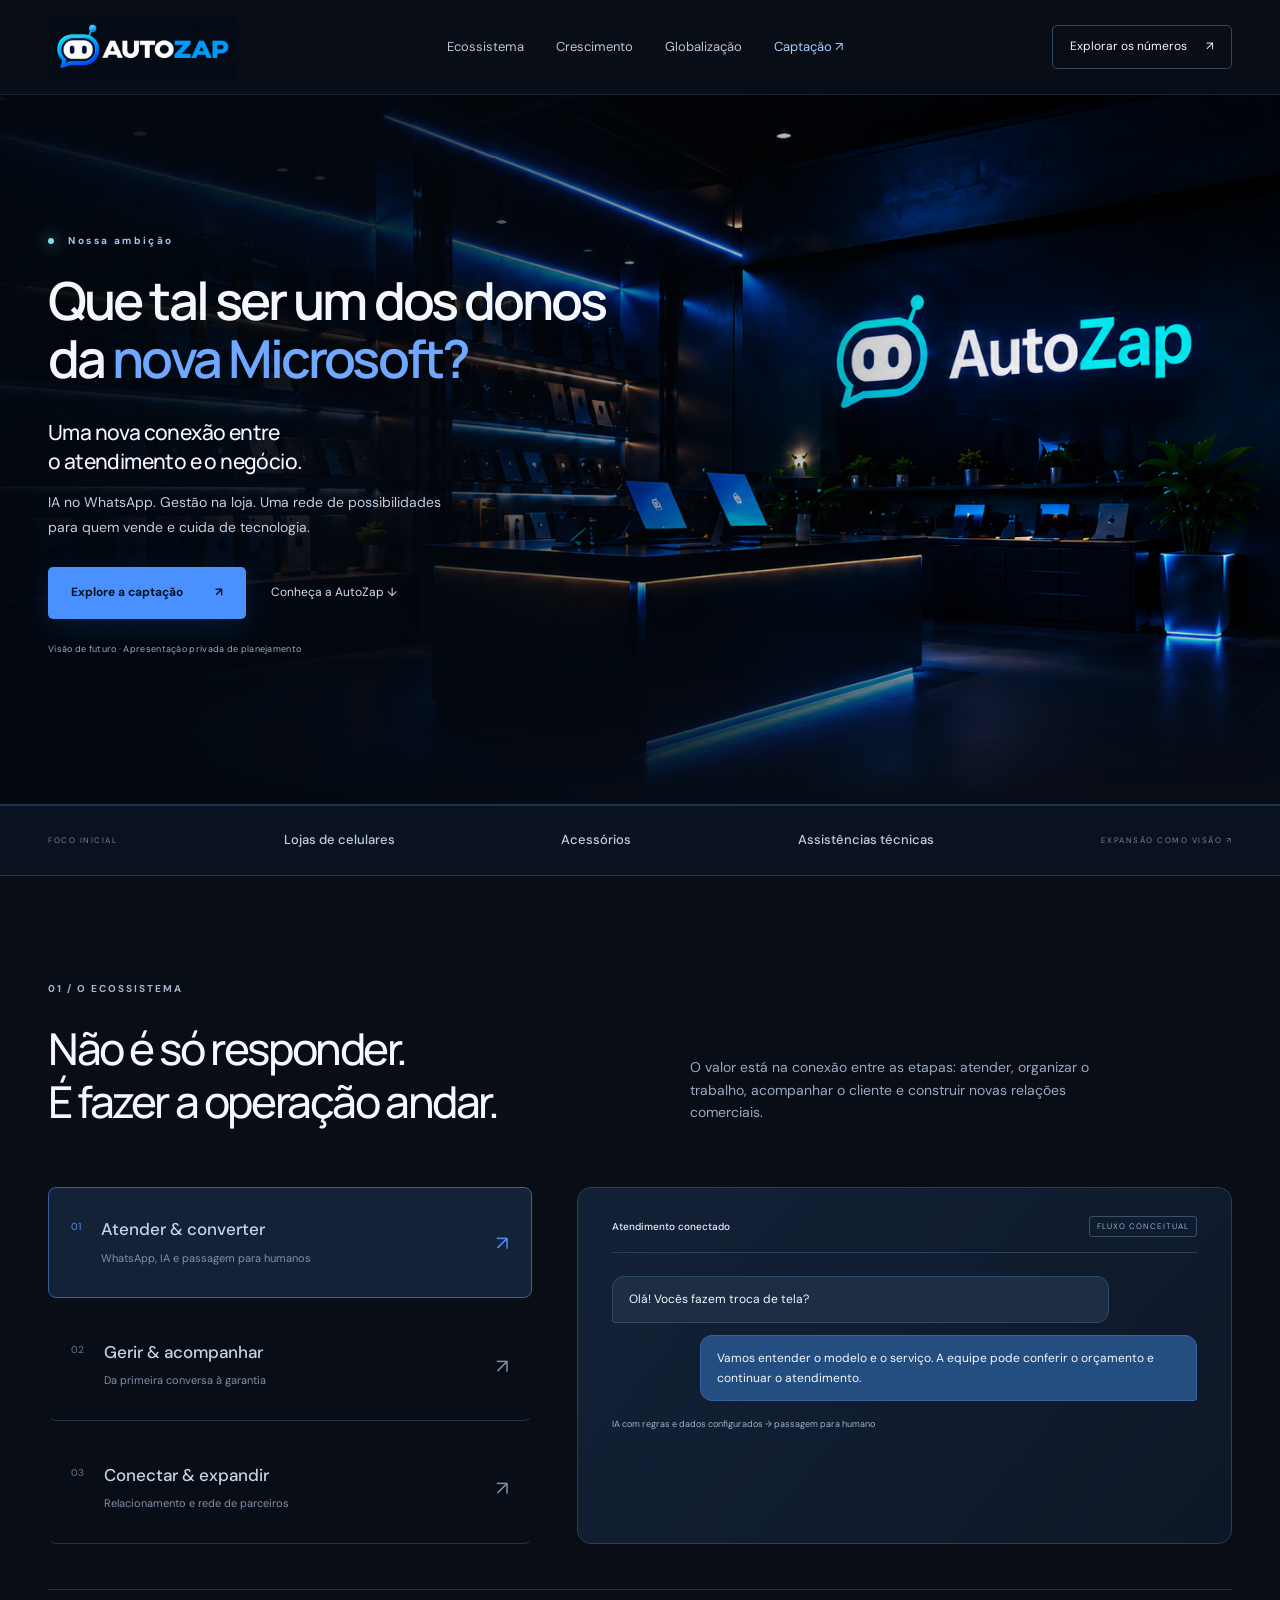
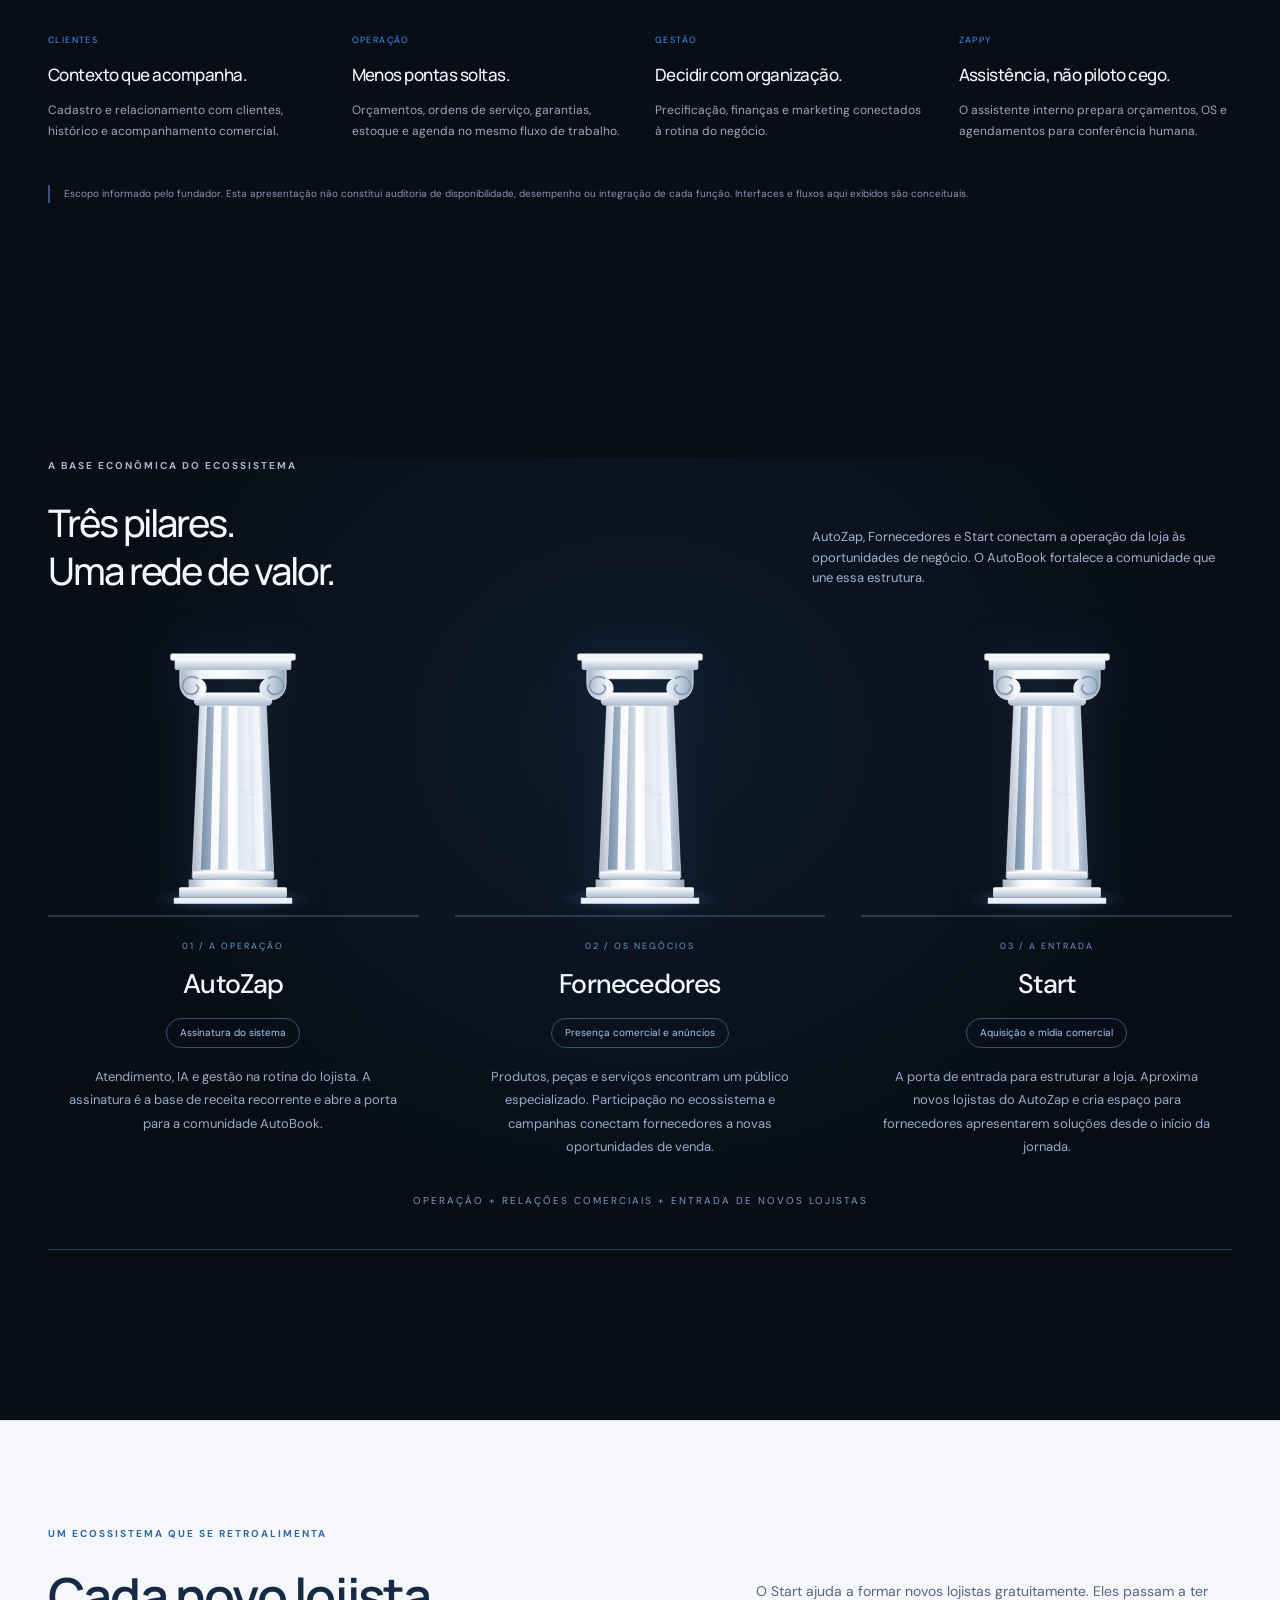
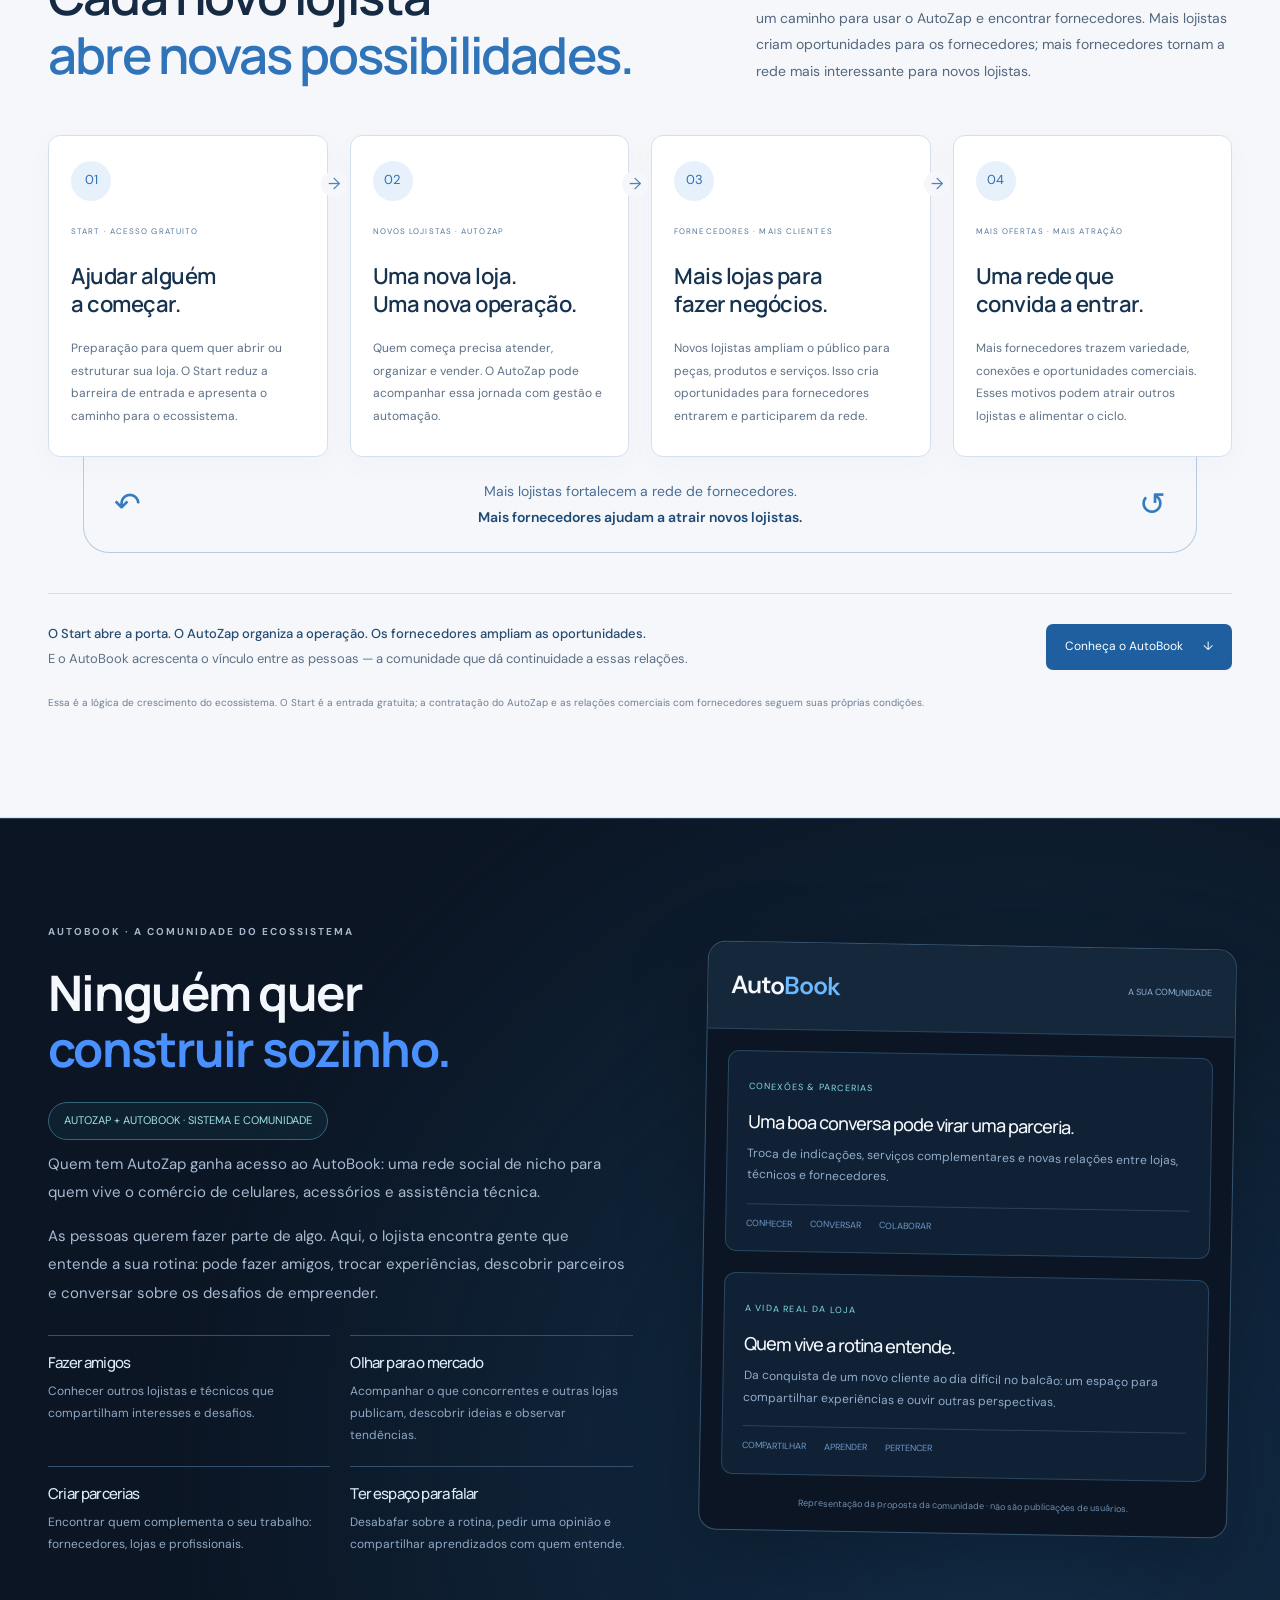
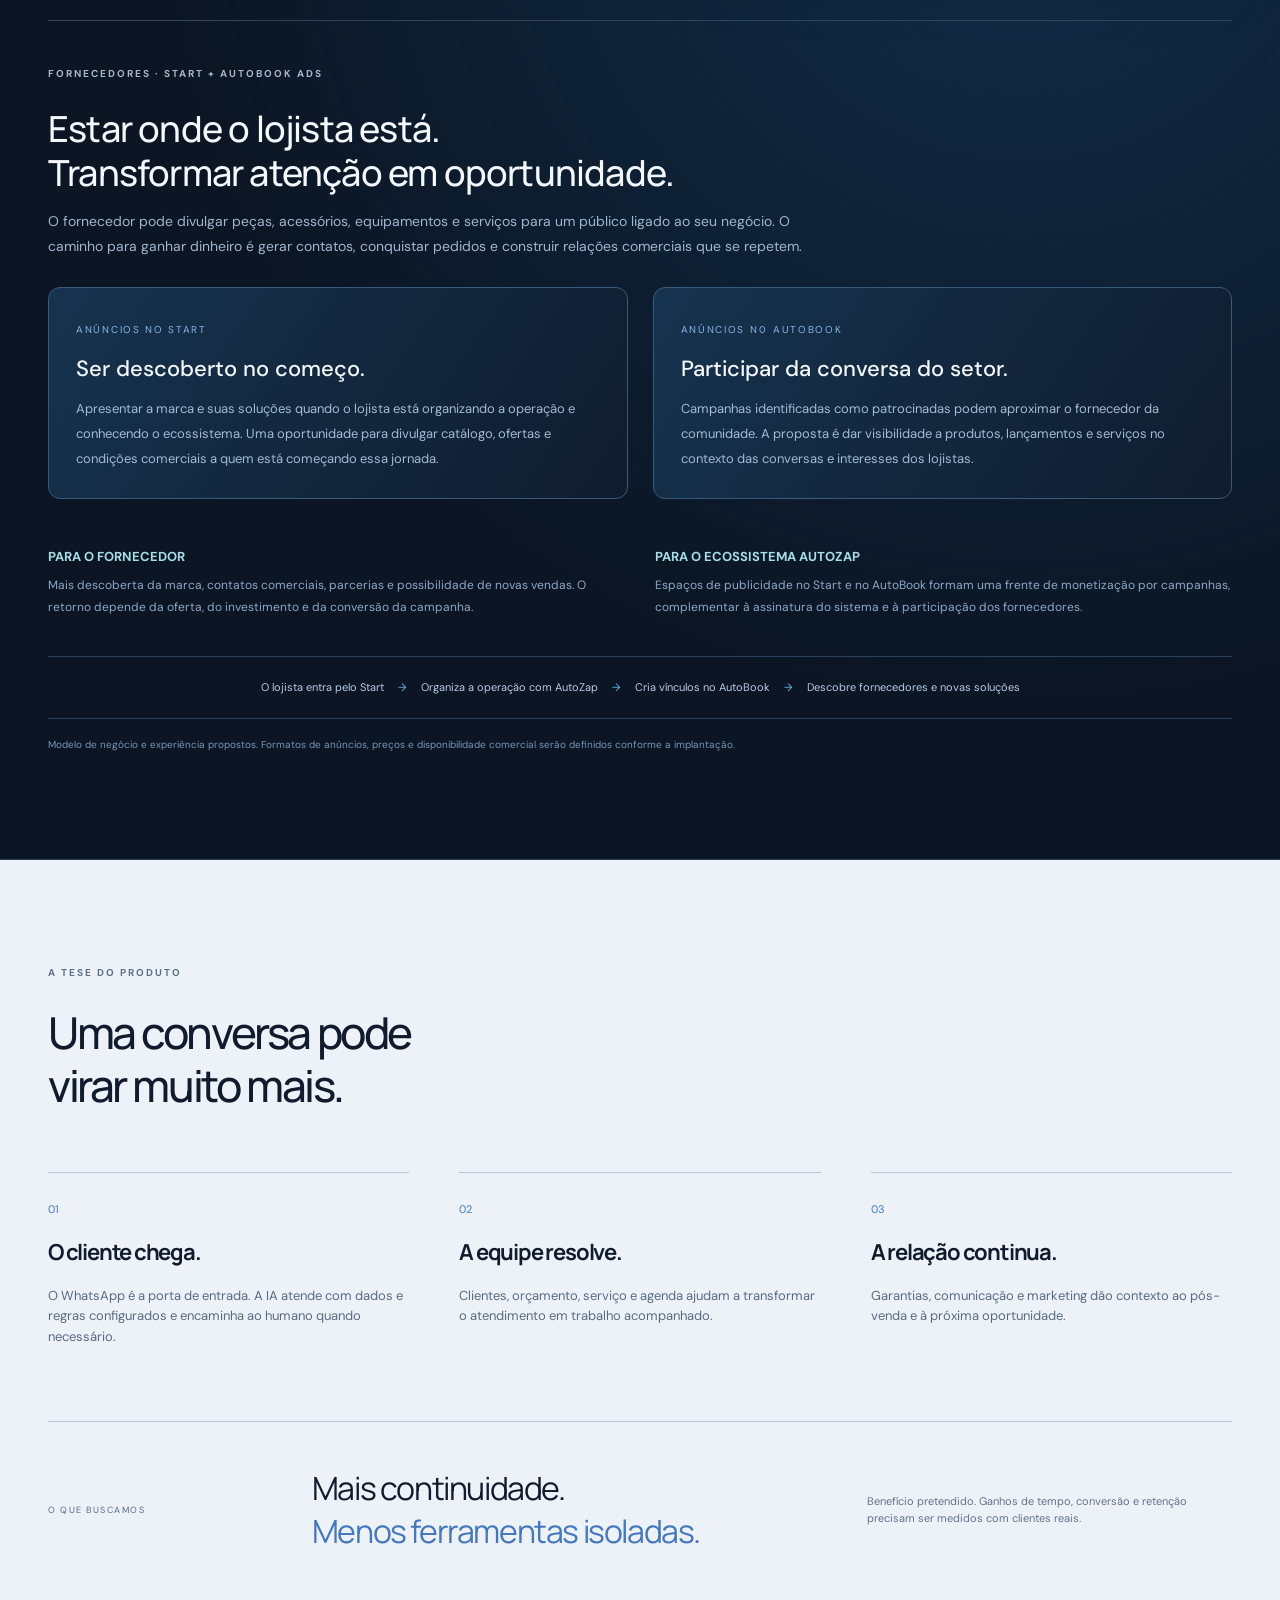
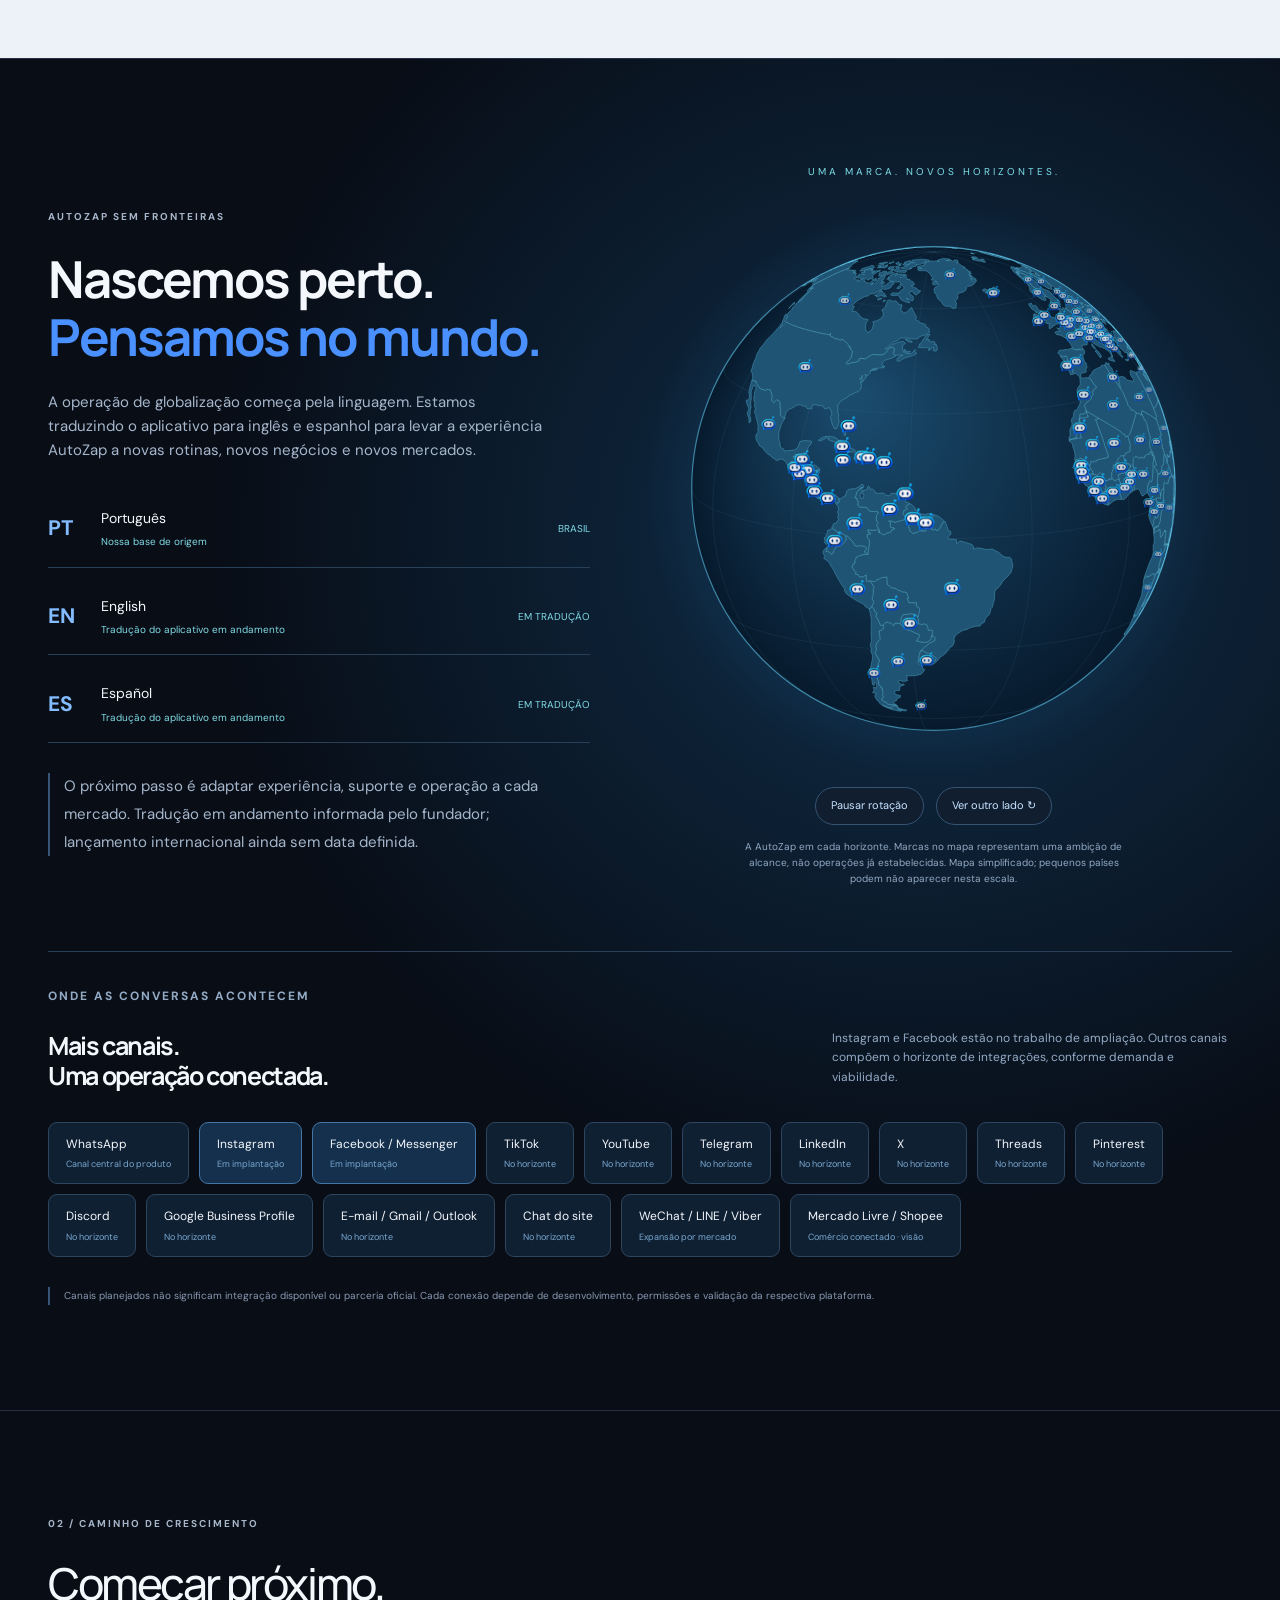
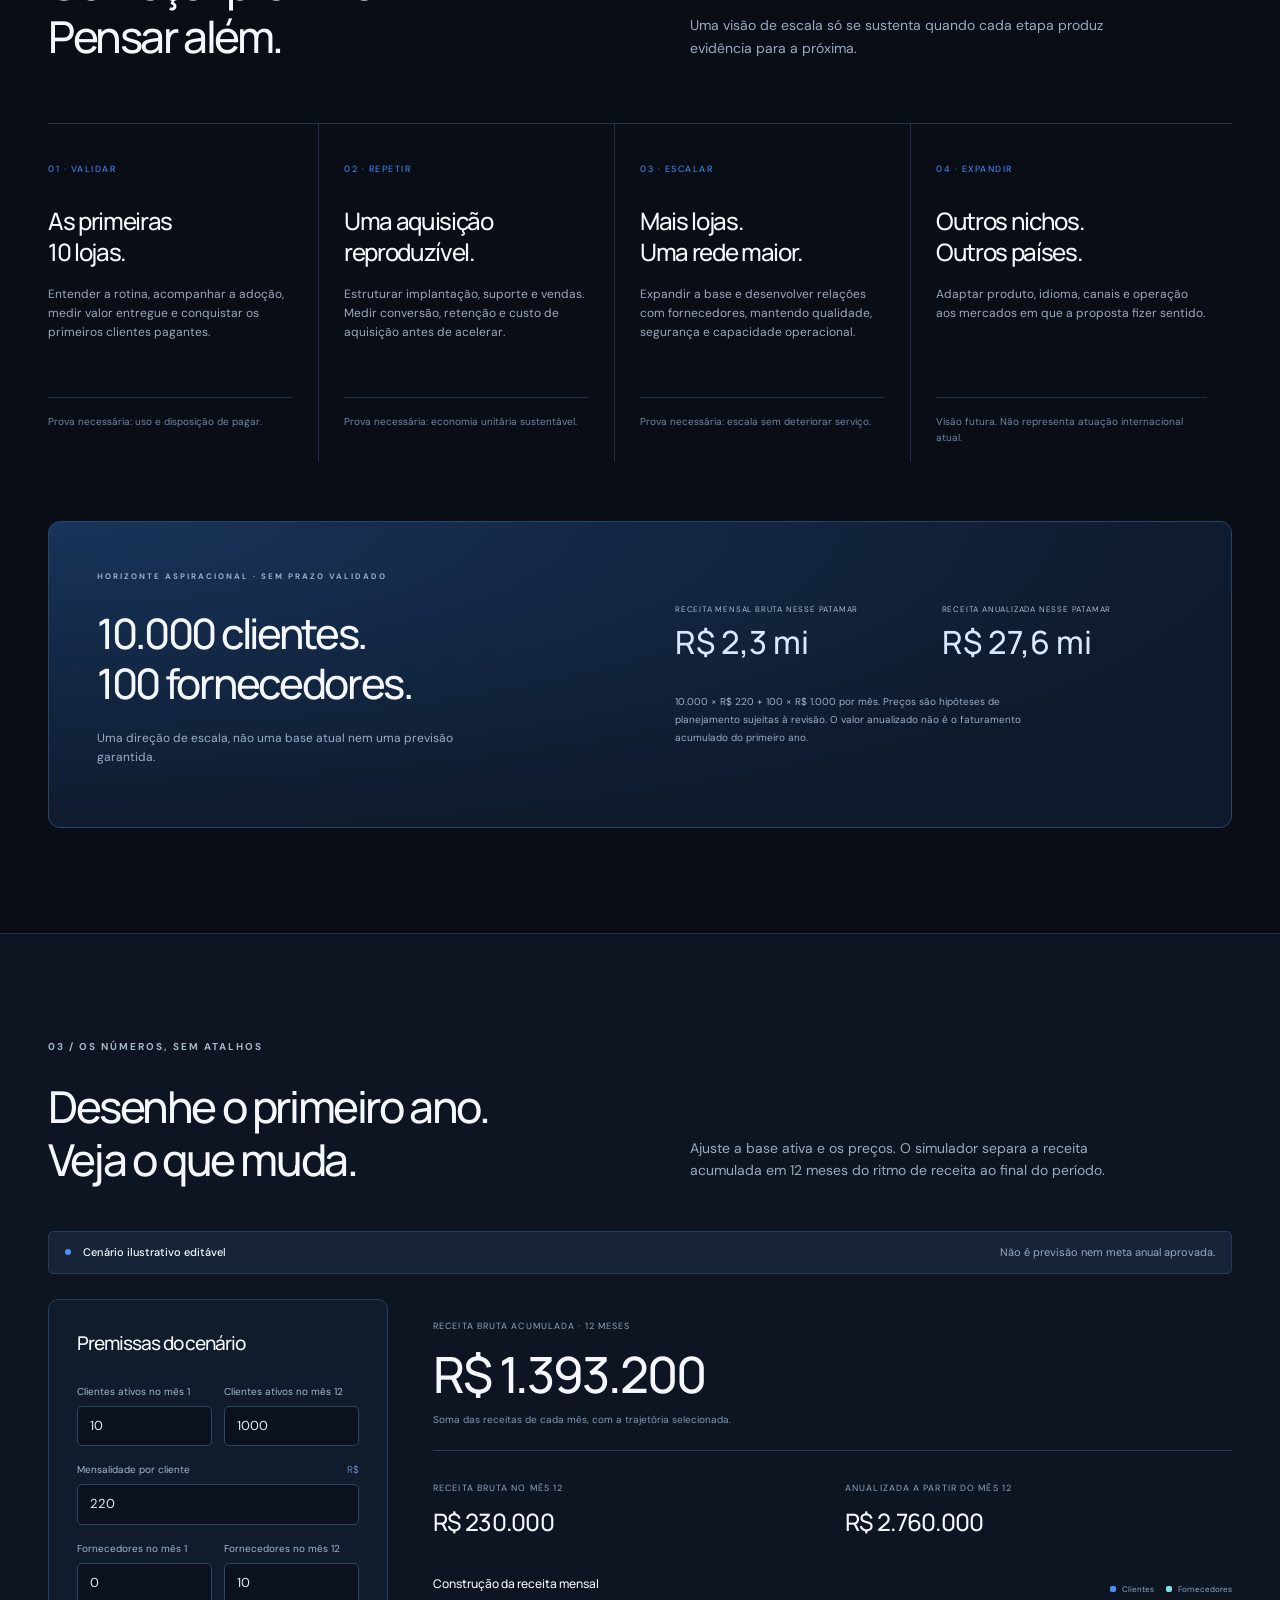
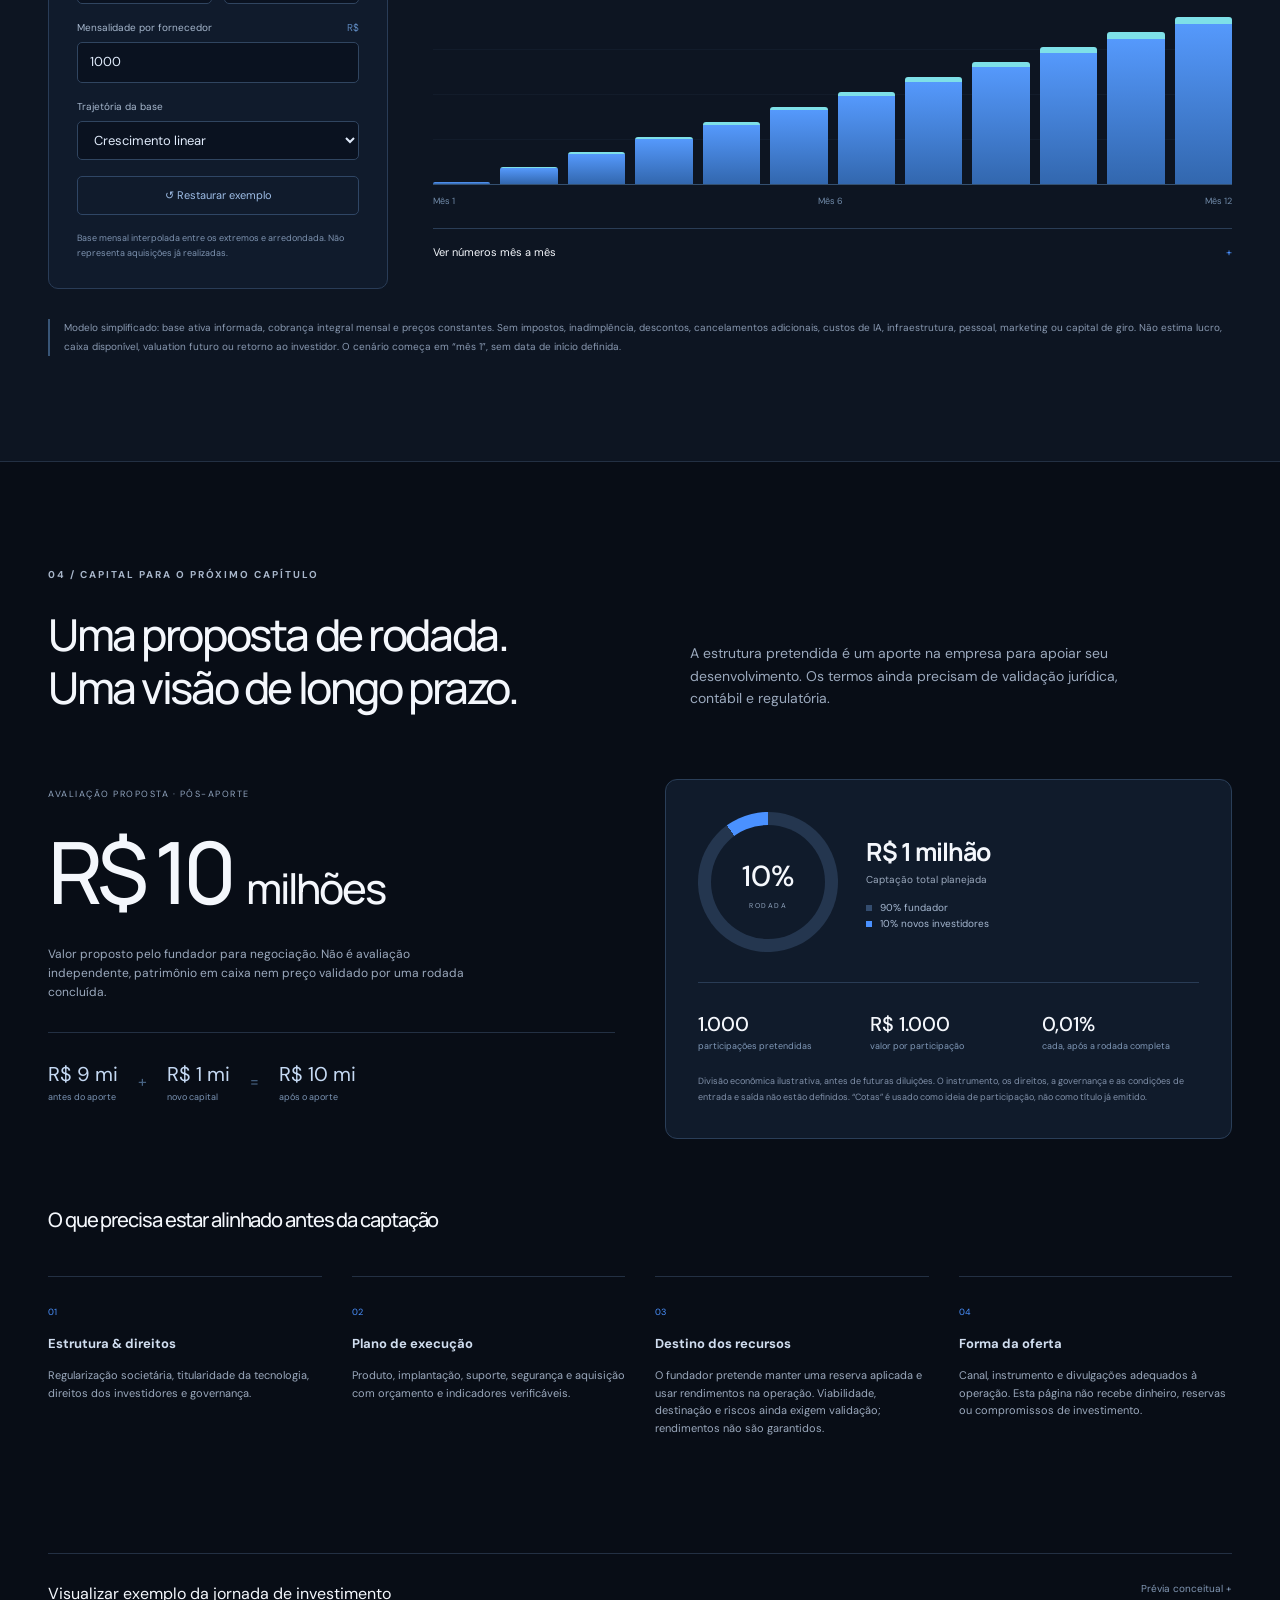
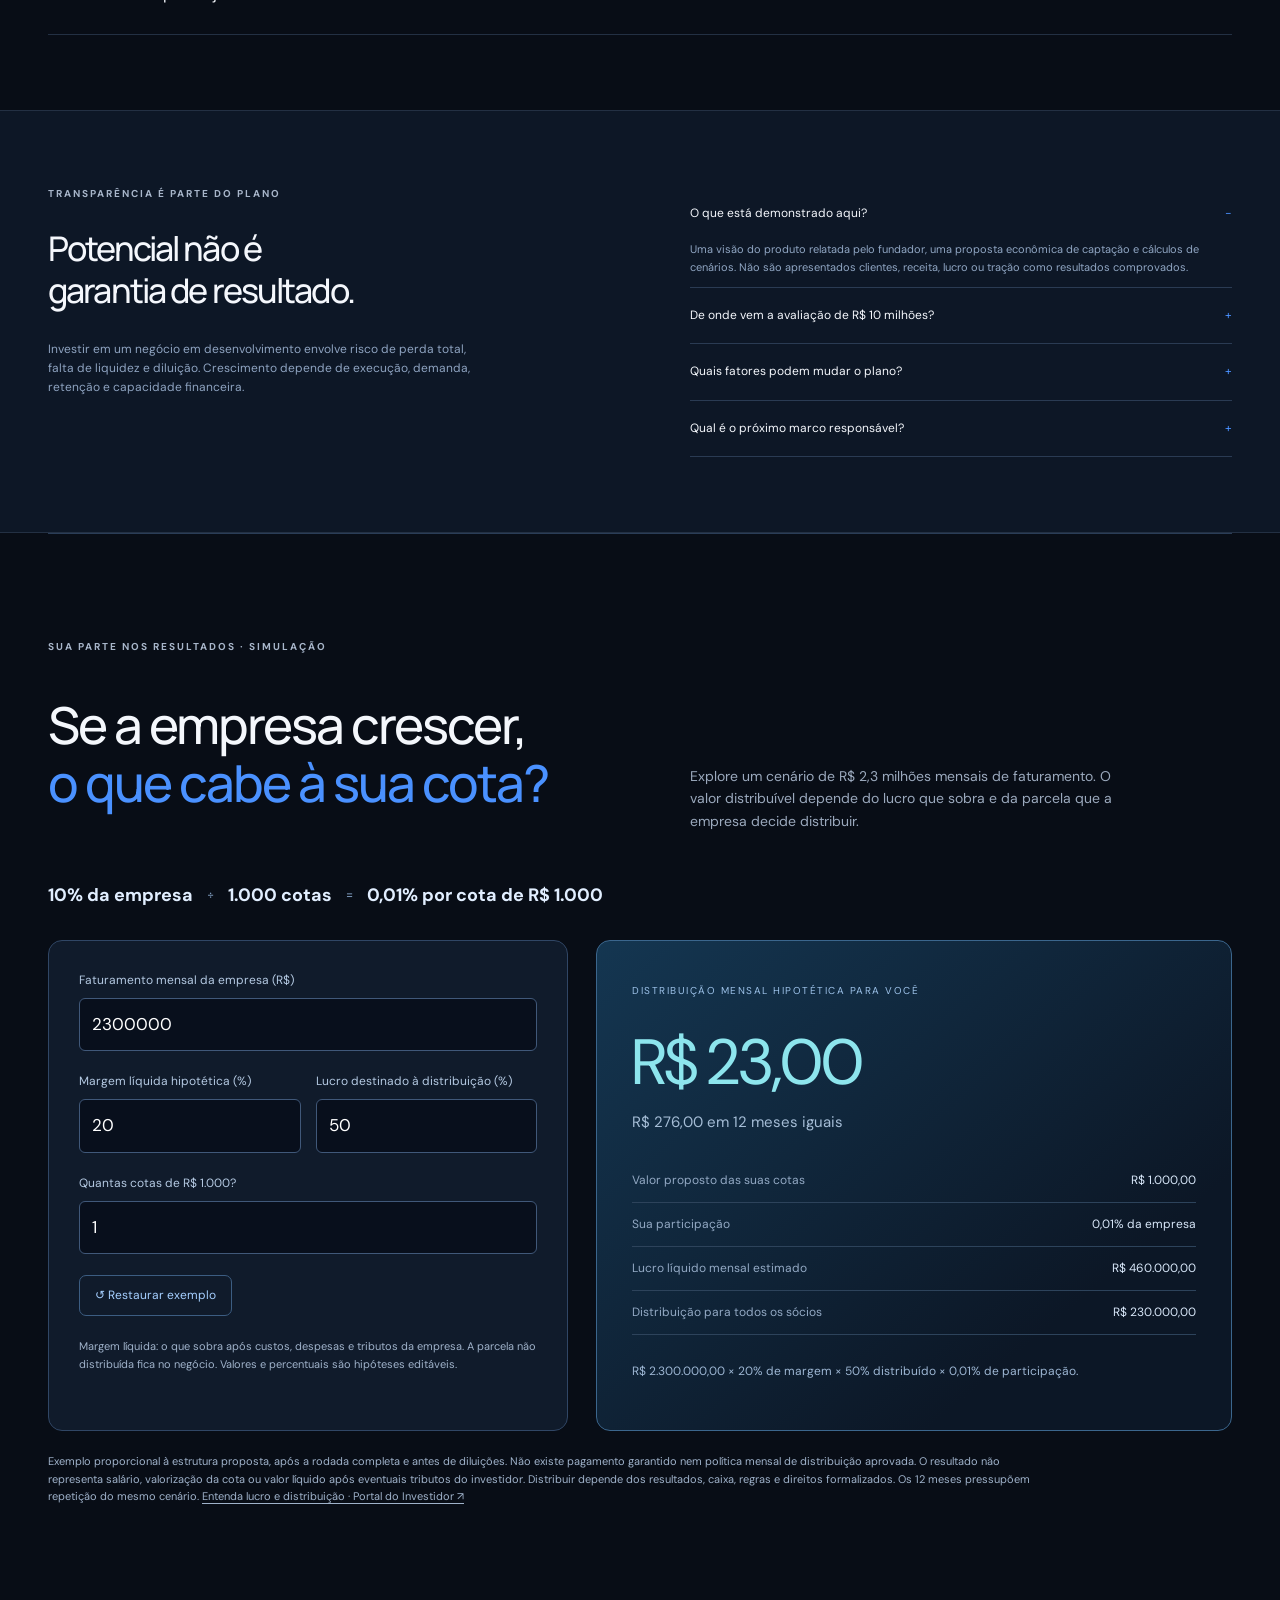
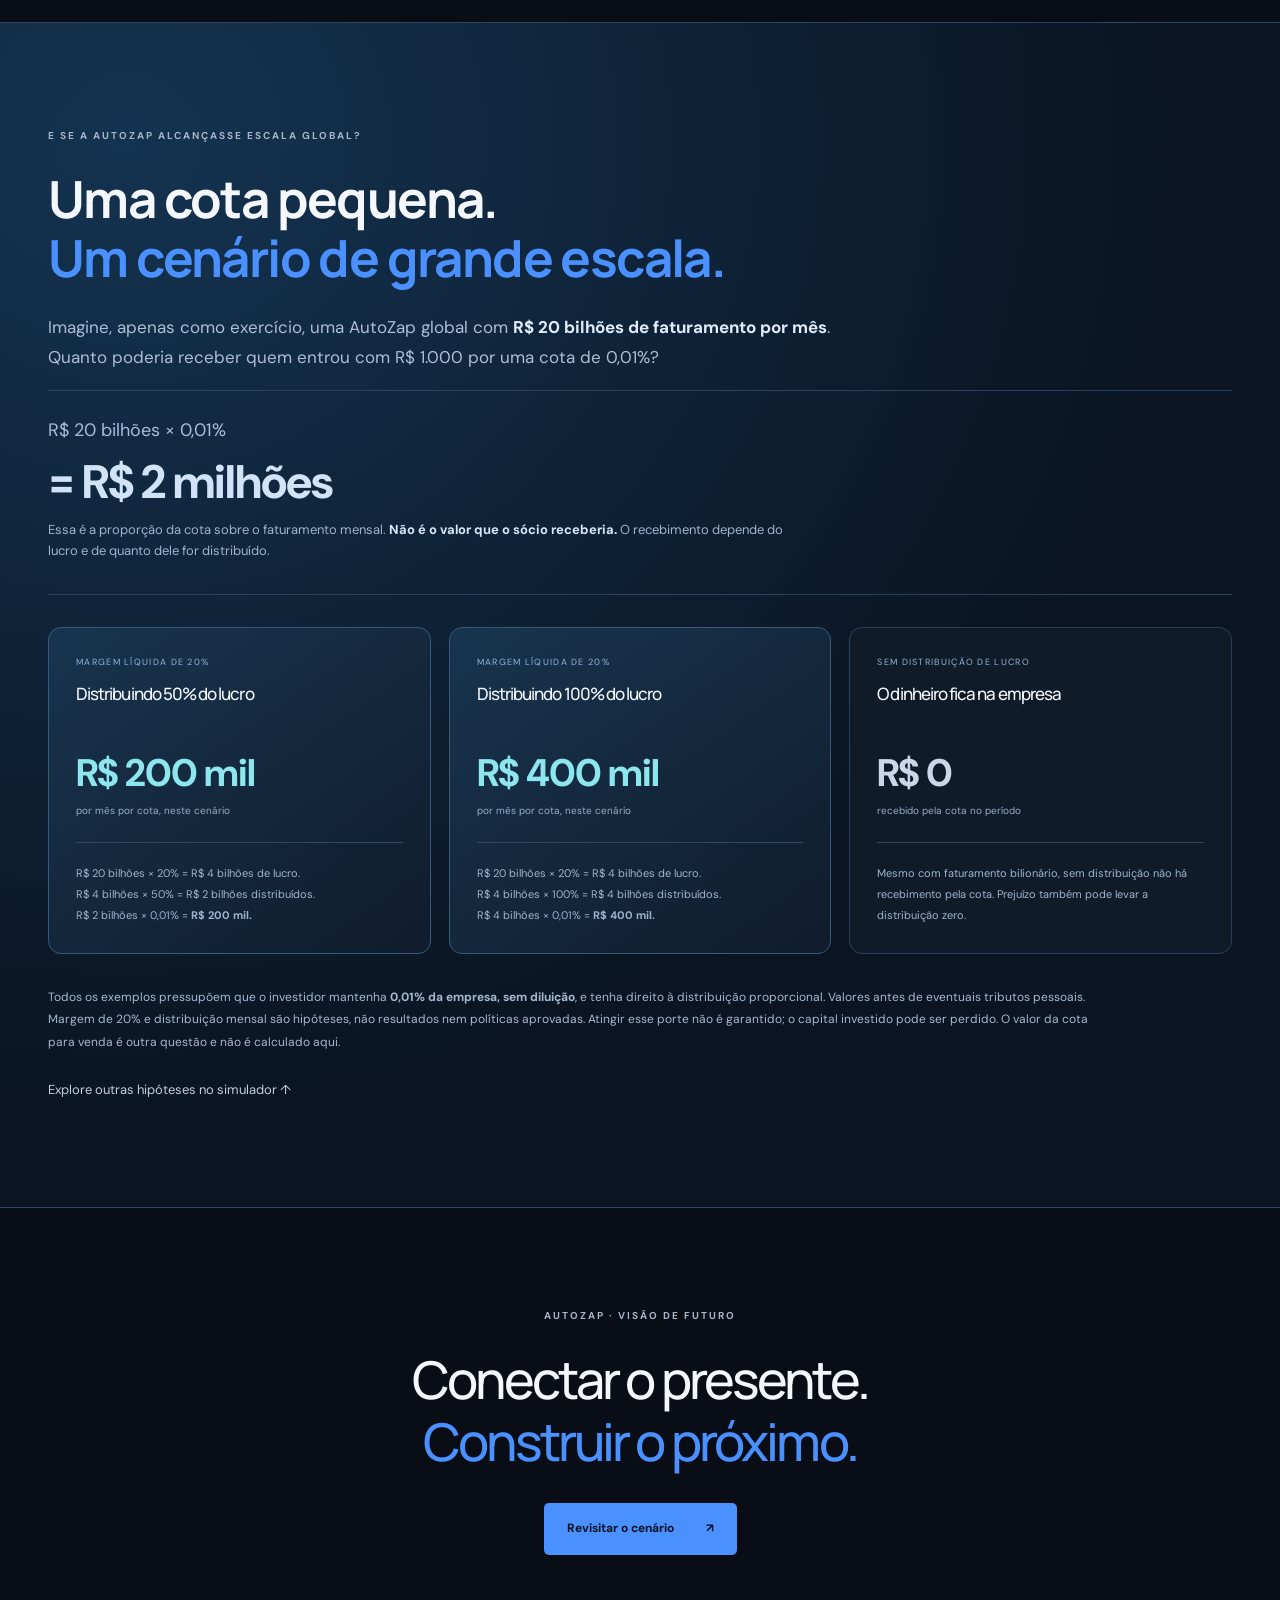
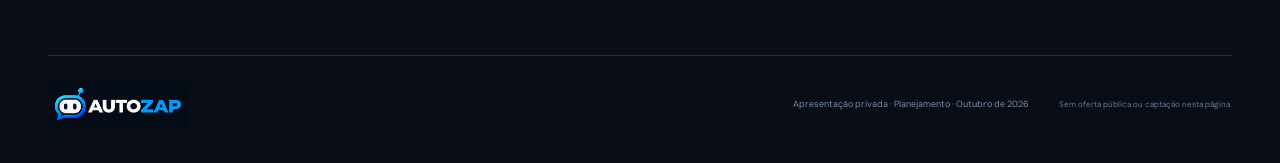
==== commit 6c251c38: "Prepare participation registration, documents and member portal" ====
--- a/index.html
+++ b/index.html
@@ -1,7 +1,7 @@
 <!doctype html><html lang="pt-BR"><head><meta charset="utf-8"><meta name="viewport" content="width=device-width, initial-scale=1"><meta name="theme-color" content="#080d16"><meta name="description" content="AutoZap: atendimento, gestão e conexão para o varejo de tecnologia. Visão de produto, crescimento e captação em planejamento."><title>AutoZap — Uma operação. Novas possibilidades.</title><link rel="preload" as="image" href="assets/autozap-original-banner.png"><link rel="stylesheet" href="style.css"><link rel="icon" type="image/png" href="assets/favicon.png?v=global1"><link rel="stylesheet" href="expansion.css?v=billion1"><style id="ecosystem-layout">.pillars-block{margin:45px 0 65px;background:radial-gradient(ellipse at 50% 35%,#17365055,transparent 70%);border-bottom:1px solid #2b425c;padding-bottom:40px}.pillars-heading{display:flex;gap:25px;justify-content:space-between;align-items:end}.pillars-heading h3{font-size:clamp(27px,3vw,38px);line-height:1.25;font-weight:500;margin:8px 0}.pillars-heading>p{max-width:420px;font-size:13px;color:#a0b4ce}.pillars-row{display:grid;grid-template-columns:repeat(3,1fr);gap:36px;margin-top:35px}.pillar-card{min-width:0;text-align:center}.pillar-art{height:280px;display:flex;justify-content:center;align-items:end;border-bottom:2px solid #6f8aa955;margin-bottom:22px}.pillar-art img{height:100%;width:auto;max-width:100%;filter:drop-shadow(0 0 24px #78b5ee15)}.pillar-card .pillar-number{display:block;font-size:9px;letter-spacing:2px;color:#7298c5}.pillar-card h4{font-size:27px;margin:8px 0 13px;font-weight:500;color:#f2f7ff;letter-spacing:-.8px}.pillar-card .pillar-model{display:inline-block;border:1px solid #365170;border-radius:30px;padding:6px 13px;color:#a8cbf1;font-size:10px;margin-bottom:12px}.pillar-card>p{font-size:13px;color:#96adc7;line-height:1.8;max-width:330px;margin:5px auto}.pillars-foundation{text-align:center;color:#7e9ab9;font-size:10px;letter-spacing:2px;margin:30px 0 0}.autobook-section{background:radial-gradient(ellipse at 80% 40%,#122e49,transparent 60%),#0b1523;border-block:1px solid #29405b}.autobook-grid{display:grid;grid-template-columns:1.05fr .95fr;gap:70px;align-items:center}.autobook-copy h2{font-size:clamp(32px,4vw,49px);line-height:1.15;letter-spacing:-1.7px;margin:15px 0 25px}.autobook-copy>p:not(.eyebrow){font-size:15px;line-height:1.9;color:#a8bbd3}.autobook-included{display:inline-flex;gap:10px;align-items:center;color:#9ee2ea;border:1px solid #356579;background:#163b4b55;border-radius:30px;padding:9px 15px;font-size:11px;margin-bottom:10px}.autobook-benefits{display:grid;grid-template-columns:1fr 1fr;gap:20px;margin-top:28px}.autobook-benefits article{border-top:1px solid #34506c;padding-top:15px}.autobook-benefits h3{font-size:15px;font-weight:500;margin:0 0 6px;color:#dceafa}.autobook-benefits p{font-size:12px;color:#91a9c5;line-height:1.8;margin:0}.book-preview{background:#0b1523;border:1px solid #375571;border-radius:18px;box-shadow:0 25px 80px #0004;overflow:hidden;transform:rotate(1deg)}.book-preview-top{display:flex;justify-content:space-between;align-items:center;padding:23px;border-bottom:1px solid #2c435e;background:#15273b}.book-preview-top strong{font-size:25px;font-weight:600;letter-spacing:-1px}.book-preview-top strong span{color:#6bb8ff}.book-preview-top>span{font-size:9px;color:#8fb3d8}.book-post{margin:21px;padding:20px;background:#102135;border:1px solid #294763;border-radius:11px}.book-post .book-tag{font-size:9px;letter-spacing:1.2px;color:#80dce5}.book-post h3{font-size:18px;font-weight:500;line-height:1.4;margin:12px 0 9px}.book-post p{font-size:12px;color:#91acca;line-height:1.8;margin:0}.book-post-footer{display:flex;gap:18px;font-size:9px;color:#6e98c6;border-top:1px solid #29415b;padding-top:12px;margin-top:17px}.book-preview>small{display:block;text-align:center;padding:0 20px 20px;color:#718eae;font-size:9px}.supplier-ads{margin-top:65px;padding-top:45px;border-top:1px solid #2d455f}.supplier-ads h3{font-size:clamp(26px,3vw,36px);line-height:1.2;font-weight:500;letter-spacing:-.8px;margin:15px 0}.supplier-ads>.ads-intro{max-width:780px;font-size:14px;color:#a0b5cf;line-height:1.8}.ads-venues{display:grid;grid-template-columns:1fr 1fr;gap:25px;margin-top:28px}.ads-venue{padding:27px;border:1px solid #385b7c;border-radius:12px;background:linear-gradient(125deg,#16334f,#101c2d)}.ads-venue>span{font-size:10px;letter-spacing:1.7px;color:#85b5e9}.ads-venue h4{font-size:22px;line-height:1.3;margin:14px 0;font-weight:500}.ads-venue p{font-size:13px;color:#a3bad4;line-height:1.9;margin:0}.ads-value{display:grid;grid-template-columns:1fr 1fr;gap:30px;margin-top:30px}.ads-value h4{font-size:13px;color:#a6dde7;margin-bottom:8px}.ads-value p{font-size:12px;line-height:1.8;color:#8ea8c7}.ads-cycle{display:flex;flex-wrap:wrap;gap:14px;justify-content:center;padding:22px;border-block:1px solid #2a425e;margin:25px 0 0;font-size:11px;color:#b7cce7}.ads-cycle i{font-style:normal;color:#62b5ec}.ads-footnote{font-size:10px;color:#7895b6;line-height:1.8;margin:17px 0 0}@media(max-width:760px){.pillars-heading{display:block}.pillars-row{gap:10px;margin-top:25px}.pillar-art{height:165px}.pillar-card h4{font-size:clamp(15px,4vw,22px);letter-spacing:-.4px}.pillar-card .pillar-number{font-size:7px;letter-spacing:.4px}.pillar-card .pillar-model{font-size:8px;padding:5px 7px;border-radius:8px}.pillar-card>p{font-size:10px;line-height:1.7}.pillars-foundation{font-size:8px;letter-spacing:.9px}.autobook-grid{grid-template-columns:1fr;gap:35px}.autobook-copy h2{letter-spacing:-1px}.autobook-benefits{gap:20px 15px}.book-preview{transform:none}.ads-venues,.ads-value{grid-template-columns:1fr;gap:18px}.supplier-ads{margin-top:40px;padding-top:30px}.ads-venue{padding:22px}.ads-cycle{justify-content:flex-start;font-size:10px;gap:9px}.ads-value h4{margin-top:0}}
 
 .ecosystem-cycle{background:#f5f7fb;color:#172a43;border-block:1px solid #d8e1ee}.ecosystem-cycle .eyebrow{color:#3169a3}.cycle-heading{display:grid;grid-template-columns:1.15fr .85fr;gap:65px;align-items:end;margin-bottom:50px}.cycle-heading h2{font-size:clamp(32px,4vw,51px);letter-spacing:-1.8px;line-height:1.15;margin:16px 0 0;font-weight:600}.cycle-heading h2 span{color:#2f73b9}.cycle-heading>p{font-size:14px;color:#53677f;line-height:1.9;margin:0}.cycle-flow{display:grid;grid-template-columns:repeat(4,minmax(0,1fr));gap:22px}.cycle-flow article{position:relative;padding:25px 22px 28px;background:#fff;border:1px solid #d5e0ee;border-radius:12px;box-shadow:0 8px 30px #213d6507}.cycle-number{display:grid;place-items:center;width:40px;height:40px;background:#e7f1fc;color:#2e70b4;border-radius:50%;font-size:13px;margin-bottom:24px}.cycle-flow small{display:block;font-size:8px;letter-spacing:1.1px;color:#52779c;min-height:25px}.cycle-flow h3{font-size:22px;line-height:1.3;letter-spacing:-.5px;font-weight:600;margin:12px 0 18px;color:#17334f}.cycle-flow p{font-size:12px;line-height:1.9;color:#5e7188;margin:0}.cycle-arrow{position:absolute;right:-20px;top:35px;width:26px;height:26px;background:#f5f7fb;color:#4a84ba;display:grid;place-items:center;border-radius:50%;z-index:1}.cycle-return{display:flex;align-items:center;gap:25px;border:1px solid #b6cce2;border-top:0;border-radius:0 0 26px 26px;padding:22px 30px;margin:0 35px;color:#4a6e93}.cycle-return>span{font-size:32px;color:#347bbf}.cycle-return p{flex:1;text-align:center;font-size:14px;line-height:1.8;margin:0}.cycle-return strong{color:#1d4a75;font-weight:600}.cycle-next{display:flex;justify-content:space-between;align-items:center;gap:30px;margin-top:40px;padding-top:28px;border-top:1px solid #d3dfec}.cycle-next p{font-size:13px;line-height:1.9;color:#5d7087;margin:0;max-width:850px}.cycle-next strong{color:#264b70;font-weight:500}.cycle-next a{display:inline-flex;align-items:center;gap:20px;white-space:nowrap;background:#1f5f9f;color:white;padding:13px 19px;border-radius:7px;font-size:12px}.cycle-note{font-size:10px;color:#6c7f95;line-height:1.8;margin:22px 0 0}@media(max-width:1000px){.cycle-flow{grid-template-columns:repeat(2,minmax(0,1fr))}.cycle-flow article:nth-child(2) .cycle-arrow{display:none}.cycle-heading{gap:30px}.cycle-heading h2{font-size:38px}}@media(max-width:760px){.cycle-heading{grid-template-columns:1fr;gap:22px;margin-bottom:30px}.cycle-heading h2{font-size:34px;letter-spacing:-1px}.cycle-flow{gap:14px}.cycle-flow article{padding:18px 14px}.cycle-flow h3{font-size:18px}.cycle-flow p{font-size:11px}.cycle-flow small{font-size:7px;letter-spacing:.5px;min-height:30px}.cycle-arrow{right:-15px;width:18px;height:22px;font-size:14px}.cycle-return{margin:0 10px;padding:18px 12px;gap:10px}.cycle-return p{font-size:11px}.cycle-return>span{font-size:23px}.cycle-next{display:block;margin-top:28px}.cycle-next a{margin-top:20px}.cycle-heading>p{font-size:13px}}
-</style></head><body>
+</style><link rel="stylesheet" href="captacao.css?v=flow1"><meta name="referrer" content="no-referrer"></head><body>
 <a class="skip" href="#conteudo">Pular para o conteúdo</a><header><a class="brand" href="#" aria-label="AutoZap início"><img class="clean-brand-logo" src="assets/autozap-logo-clean.png" alt="AutoZap" width="2160" height="728"></a><nav aria-label="Navegação principal"><a href="#ecossistema">Ecossistema</a><a href="#crescimento">Crescimento</a><a href="#globalizacao">Globalização</a><a href="#captacao" class="capital-nav">Captação ↗</a></nav><a class="nav-cta" href="#simulador">Explorar os números <span>↗</span></a></header>
 <main id="conteudo"><div id="presentationView"><section class="hero hero-editorial hero-original"><div class="hero-copy"><p class="eyebrow"><span class="pulse"></span> Nossa ambição</p><h1>Que tal ser um dos donos da <span class="blue">nova Microsoft?</span></h1><p class="hero-subtitle">Uma nova conexão entre<br>o atendimento e o negócio.</p><p class="lead">IA no WhatsApp. Gestão na loja. Uma rede de possibilidades para quem vende e cuida de tecnologia.</p><div class="hero-actions"><a class="button primary" href="#captacao">Explore a captação <span>↗</span></a><a class="text-link" href="#ecossistema">Conheça a AutoZap ↓</a></div><p class="fine">Visão de futuro · Apresentação privada de planejamento</p></div></section><div class="thesis-strip"><div class="wrap strip-inner"><span>FOCO INICIAL</span><strong>Lojas de celulares</strong><strong>Acessórios</strong><strong>Assistências técnicas</strong><span>EXPANSÃO COMO VISÃO ↗</span></div></div>
 <section class="wrap section" id="ecossistema"><div class="section-heading"><p class="eyebrow">01 / O ECOSSISTEMA</p><h2>Não é só responder.<br>É fazer a operação andar.</h2><p>O valor está na conexão entre as etapas: atender, organizar o trabalho, acompanhar o cliente e construir novas relações comerciais.</p></div><div class="product-layout"><div class="product-tabs" role="tablist" aria-label="Áreas do AutoZap"><button class="product-tab active" role="tab" id="tab-atender" aria-controls="product-panel" aria-selected="true" data-tab="atender"><span>01</span><div><strong>Atender & converter</strong><small>WhatsApp, IA e passagem para humanos</small></div><b>↗</b></button><button class="product-tab" role="tab" id="tab-gerir" aria-controls="product-panel" aria-selected="false" data-tab="gerir"><span>02</span><div><strong>Gerir & acompanhar</strong><small>Da primeira conversa à garantia</small></div><b>↗</b></button><button class="product-tab" role="tab" id="tab-conectar" aria-controls="product-panel" aria-selected="false" data-tab="conectar"><span>03</span><div><strong>Conectar & expandir</strong><small>Relacionamento e rede de parceiros</small></div><b>↗</b></button></div><div class="product-panel" id="product-panel" role="tabpanel" aria-labelledby="tab-atender" tabindex="0"></div></div><div class="feature-grid"><div><span>CLIENTES</span><h3>Contexto que acompanha.</h3><p>Cadastro e relacionamento com clientes, histórico e acompanhamento comercial.</p></div><div><span>OPERAÇÃO</span><h3>Menos pontas soltas.</h3><p>Orçamentos, ordens de serviço, garantias, estoque e agenda no mesmo fluxo de trabalho.</p></div><div><span>GESTÃO</span><h3>Decidir com organização.</h3><p>Precificação, finanças e marketing conectados à rotina do negócio.</p></div><div><span>ZAPPY</span><h3>Assistência, não piloto cego.</h3><p>O assistente interno prepara orçamentos, OS e agendamentos para conferência humana.</p></div></div><p class="note">Escopo informado pelo fundador. Esta apresentação não constitui auditoria de disponibilidade, desempenho ou integração de cada função. Interfaces e fluxos aqui exibidos são conceituais.</p></section>
@@ -10,4 +10,8 @@
 <section class="sim-section section" id="simulador"><div class="wrap"><div class="section-heading"><p class="eyebrow">03 / OS NÚMEROS, SEM ATALHOS</p><h2>Desenhe o primeiro ano.<br>Veja o que muda.</h2><p>Ajuste a base ativa e os preços. O simulador separa a receita acumulada em 12 meses do ritmo de receita ao final do período.</p></div><div class="scenario-banner"><span class="status-dot"></span><strong>Cenário ilustrativo editável</strong><span>Não é previsão nem meta anual aprovada.</span></div><div class="sim-layout"><form id="assumptions" class="controls"><h3>Premissas do cenário</h3><div class="control-pair"><label>Clientes ativos no mês 1<input id="clientsStart" type="number" min="0" max="1000000" step="1" value="10"></label><label>Clientes ativos no mês 12<input id="clientsEnd" type="number" min="0" max="1000000" step="1" value="1000"></label></div><label>Mensalidade por cliente <span>R$</span><input id="clientPrice" type="number" min="0" max="100000" step="1" value="220"></label><div class="control-pair"><label>Fornecedores no mês 1<input id="suppliersStart" type="number" min="0" max="100000" step="1" value="0"></label><label>Fornecedores no mês 12<input id="suppliersEnd" type="number" min="0" max="100000" step="1" value="10"></label></div><label>Mensalidade por fornecedor <span>R$</span><input id="supplierPrice" type="number" min="0" max="100000" step="1" value="1000"></label><label>Trajetória da base<select id="curve"><option value="linear">Crescimento linear</option><option value="late">Aceleração no fim do ano</option><option value="early">Aceleração no início do ano</option></select></label><button type="button" id="reset" class="reset">↺ Restaurar exemplo</button><p>Base mensal interpolada entre os extremos e arredondada. Não representa aquisições já realizadas.</p></form><div class="results"><div class="main-result"><span>RECEITA BRUTA ACUMULADA · 12 MESES</span><strong id="yearRevenue">—</strong><p>Soma das receitas de cada mês, com a trajetória selecionada.</p></div><div class="mini-results"><div><span>RECEITA BRUTA NO MÊS 12</span><strong id="monthRevenue">—</strong></div><div><span>ANUALIZADA A PARTIR DO MÊS 12</span><strong id="annualRunRate">—</strong></div></div><div class="chart-header"><h3>Construção da receita mensal</h3><span><i></i> Clientes <i class="cyan"></i> Fornecedores</span></div><div id="chart" class="chart" aria-label="Receita bruta por mês"></div><div class="chart-axis"><span>Mês 1</span><span>Mês 6</span><span>Mês 12</span></div><p id="simSummary" class="sr-only" aria-live="polite"></p><details class="month-details"><summary>Ver números mês a mês <span>+</span></summary><div class="table-scroll"><table><caption class="sr-only">Simulação mensal de base ativa e receita bruta</caption><thead><tr><th>Mês</th><th>Clientes</th><th>Fornecedores</th><th>Receita bruta</th></tr></thead><tbody id="monthRows"></tbody></table></div></details></div></div><p class="note">Modelo simplificado: base ativa informada, cobrança integral mensal e preços constantes. Sem impostos, inadimplência, descontos, cancelamentos adicionais, custos de IA, infraestrutura, pessoal, marketing ou capital de giro. Não estima lucro, caixa disponível, valuation futuro ou retorno ao investidor. O cenário começa em “mês 1”, sem data de início definida.</p></div></section>
 <section class="wrap section" id="capital"><div class="section-heading"><p class="eyebrow">04 / CAPITAL PARA O PRÓXIMO CAPÍTULO</p><h2>Uma proposta de rodada.<br>Uma visão de longo prazo.</h2><p>A estrutura pretendida é um aporte na empresa para apoiar seu desenvolvimento. Os termos ainda precisam de validação jurídica, contábil e regulatória.</p></div><div class="capital-layout"><div class="valuation"><span>AVALIAÇÃO PROPOSTA · PÓS-APORTE</span><strong>R$ 10<span>milhões</span></strong><p>Valor proposto pelo fundador para negociação. Não é avaliação independente, patrimônio em caixa nem preço validado por uma rodada concluída.</p><div class="valuation-equation"><span>R$ 9 mi<small>antes do aporte</small></span><b>+</b><span>R$ 1 mi<small>novo capital</small></span><b>=</b><span>R$ 10 mi<small>após o aporte</small></span></div></div><div class="round"><div class="round-top"><div class="donut" role="img" aria-label="Estrutura pretendida: 90% fundador e 10% novos investidores"><div><strong>10%</strong><span>RODADA</span></div></div><div><h3>R$ 1 milhão</h3><p>Captação total planejada</p><ul><li><i></i>90% fundador</li><li><i></i>10% novos investidores</li></ul></div></div><div class="round-units"><div><strong>1.000</strong><span>participações pretendidas</span></div><div><strong>R$ 1.000</strong><span>valor por participação</span></div><div><strong>0,01%</strong><span>cada, após a rodada completa</span></div></div><p class="fine">Divisão econômica ilustrativa, antes de futuras diluições. O instrumento, os direitos, a governança e as condições de entrada e saída não estão definidos. “Cotas” é usado como ideia de participação, não como título já emitido.</p></div></div><div class="use-of-capital"><h3>O que precisa estar alinhado antes da captação</h3><div><span>01</span><p><strong>Estrutura & direitos</strong>Regularização societária, titularidade da tecnologia, direitos dos investidores e governança.</p></div><div><span>02</span><p><strong>Plano de execução</strong>Produto, implantação, suporte, segurança e aquisição com orçamento e indicadores verificáveis.</p></div><div><span>03</span><p><strong>Destino dos recursos</strong>O fundador pretende manter uma reserva aplicada e usar rendimentos na operação. Viabilidade, destinação e riscos ainda exigem validação; rendimentos não são garantidos.</p></div><div><span>04</span><p><strong>Forma da oferta</strong>Canal, instrumento e divulgações adequados à operação. Esta página não recebe dinheiro, reservas ou compromissos de investimento.</p></div></div></section>
 <details class="optional-demo wrap" id="participar"><summary>Visualizar exemplo da jornada de investimento <span>Prévia conceitual +</span></summary><section class="participation-section section"><div class="wrap"><div class="section-heading"><p class="eyebrow">05 / UMA JORNADA COM CLAREZA</p><h2>Participar começa<br>por entender.</h2><p>Conheça como uma jornada de investimento poderia ser organizada. Transparência em cada etapa, sem atalhos entre pagar e ter direitos.</p></div><div class="demo-notice"><span class="demo-chip">PRÉVIA INTERATIVA</span><p>Ambiente demonstrativo: sem cadastro real, coleta de dados, pagamento, reserva ou emissão de participação.</p></div><div class="investment-demo"><aside class="demo-sidebar"><div class="demo-side-title"><span>JORNADA PROPOSTA</span><strong>Do interesse<br>à formalização.</strong></div><ol class="journey-steps" aria-label="Etapas da demonstração"><li><button data-stage="0" aria-current="step"><span>01</span><div>Identificação<small>Exemplo fictício</small></div></button></li><li><button data-stage="1"><span>02</span><div>Entendimento<small>Termos e riscos</small></div></button></li><li><button data-stage="2"><span>03</span><div>Documentação<small>Revisão e formalização</small></div></button></li><li><button data-stage="3"><span>04</span><div>Pagamento futuro<small>Canal a definir</small></div></button></li><li><button data-stage="4"><span>05</span><div>Direitos e registros<small>Após requisitos legais</small></div></button></li></ol><div class="demo-sidebar-note"><span>↗</span><p>O instrumento e a plataforma precisam ser definidos antes de uma operação real.</p></div></aside><div class="demo-main"><div class="demo-progress"><span id="stageLabel">ETAPA 01 / 05</span><span>SIMULAÇÃO · SEM TRANSAÇÃO</span></div><div id="journeyPanel" tabindex="-1"></div><div class="demo-navigation"><button type="button" id="journeyBack" class="back-button">← Voltar</button><button type="button" id="journeyNext" class="button primary">Explorar próxima etapa <span>→</span></button></div></div></div><p class="note">Este protótipo não oferece títulos, não aceita investidores e não realiza adequação de perfil. Qualquer operação dependerá de estrutura societária, instrumento, análise de elegibilidade e canal de oferta juridicamente adequados. Pagamento isolado não torna alguém sócio. <a href="https://conteudo.cvm.gov.br/legislacao/resolucoes/resol088.html" target="_blank" rel="noopener noreferrer" style="color:#9ec9ff;text-decoration:underline">Referência regulatória: CVM 88 ↗</a></p></div></section></details><section class="risk-section"><div class="wrap risk-inner"><div><p class="eyebrow">TRANSPARÊNCIA É PARTE DO PLANO</p><h2>Potencial não é<br>garantia de resultado.</h2><p>Investir em um negócio em desenvolvimento envolve risco de perda total, falta de liquidez e diluição. Crescimento depende de execução, demanda, retenção e capacidade financeira.</p></div><div class="risk-list"><details open><summary>O que está demonstrado aqui?</summary><p>Uma visão do produto relatada pelo fundador, uma proposta econômica de captação e cálculos de cenários. Não são apresentados clientes, receita, lucro ou tração como resultados comprovados.</p></details><details><summary>De onde vem a avaliação de R$ 10 milhões?</summary><p>É uma proposta de negociação: R$ 1 milhão de aporte por 10% implica R$ 10 milhões pós-aporte. A matemática não comprova valor de mercado nem assegura que investidores aceitarão os termos.</p></details><details><summary>Quais fatores podem mudar o plano?</summary><p>Aderência do produto, custos de IA e infraestrutura, concorrência, cancelamentos, segurança, requisitos regulatórios, necessidade de novos aportes e execução comercial podem alterar os cenários.</p></details><details><summary>Qual é o próximo marco responsável?</summary><p>Consolidar evidências de produto e primeiros clientes, validar preços e custos, fechar o plano operacional e definir a estrutura jurídica antes de qualquer divulgação de oferta ou recebimento de recursos.</p></details></div></div></section>
-<section class="wrap section owner-section" id="simulador-cota" aria-labelledby="ownerTitle"><div class="section-heading"><p class="eyebrow">SUA PARTE NOS RESULTADOS · SIMULAÇÃO</p><h2 id="ownerTitle">Se a empresa crescer,<br><span class="blue">o que cabe à sua cota?</span></h2><p>Explore um cenário de R$ 2,3 milhões mensais de faturamento. O valor distribuível depende do lucro que sobra e da parcela que a empresa decide distribuir.</p></div><div class="ownership-strip"><strong>10% da empresa</strong><span>÷</span><strong>1.000 cotas</strong><span>=</span><strong>0,01% por cota de R$ 1.000</strong></div><div class="owner-grid"><form id="ownerInputs" class="owner-inputs"><label for="ownerRevenue">Faturamento mensal da empresa (R$)<input id="ownerRevenue" type="number" min="0" max="1000000000000" step="1000" value="2300000"></label><div class="control-pair"><label for="ownerMargin">Margem líquida hipotética (%)<input id="ownerMargin" type="number" min="-100" max="100" step="1" value="20"></label><label for="ownerPayout">Lucro destinado à distribuição (%)<input id="ownerPayout" type="number" min="0" max="100" step="1" value="50"></label></div><label for="ownerUnits">Quantas cotas de R$ 1.000?<input id="ownerUnits" type="number" min="1" max="1000" step="1" value="1"></label><button type="button" id="ownerReset" class="owner-reset">↺ Restaurar exemplo</button><p class="owner-note">Margem líquida: o que sobra após custos, despesas e tributos da empresa. A parcela não distribuída fica no negócio. Valores e percentuais são hipóteses editáveis.</p></form><div class="owner-result" aria-live="polite" aria-atomic="true"><small>DISTRIBUIÇÃO MENSAL HIPOTÉTICA PARA VOCÊ</small><output id="ownerMonthly">R$ 23,00</output><p class="annual-result" id="ownerAnnual">R$ 276,00 em 12 meses iguais</p><dl><div><dt>Valor proposto das suas cotas</dt><dd id="ownerCapital">R$ 1.000,00</dd></div><div><dt>Sua participação</dt><dd id="ownerShare">0,01% da empresa</dd></div><div><dt>Lucro líquido mensal estimado</dt><dd id="ownerProfit">R$ 460.000,00</dd></div><div><dt>Distribuição para todos os sócios</dt><dd id="ownerDistributed">R$ 230.000,00</dd></div></dl><p class="owner-formula" id="ownerFormula"></p><p class="zero-note" id="ownerZero" hidden>Sem lucro positivo ou sem distribuição, o valor recebido neste cenário é zero.</p></div></div><p class="owner-note">Exemplo proporcional à estrutura proposta, após a rodada completa e antes de diluições. Não existe pagamento garantido nem política mensal de distribuição aprovada. O resultado não representa salário, valorização da cota ou valor líquido após eventuais tributos do investidor. Distribuir depende dos resultados, caixa, regras e direitos formalizados. Os 12 meses pressupõem repetição do mesmo cenário. <a href="https://www.gov.br/investidor/pt-br/investir/antes-de-investir/entenda-as-caracteristicas-dos-investimentos/renda-fixa-x-renda-variavel" target="_blank" rel="noopener noreferrer">Entenda lucro e distribuição · Portal do Investidor ↗</a></p></section><section class="section billion-section" id="cenario-global" aria-labelledby="billionTitle"><div class="wrap"><p class="eyebrow">E SE A AUTOZAP ALCANÇASSE ESCALA GLOBAL?</p><h2 id="billionTitle">Uma cota pequena.<br><span class="blue">Um cenário de grande escala.</span></h2><p class="billion-intro">Imagine, apenas como exercício, uma AutoZap global com <strong>R$ 20 bilhões de faturamento por mês</strong>. Quanto poderia receber quem entrou com R$ 1.000 por uma cota de 0,01%?</p><div class="billion-equation"><span>R$ 20 bilhões × 0,01%</span><strong>= R$ 2 milhões</strong><p>Essa é a proporção da cota sobre o faturamento mensal. <b>Não é o valor que o sócio receberia.</b> O recebimento depende do lucro e de quanto dele for distribuído.</p></div><div class="billion-cards"><article><p>MARGEM LÍQUIDA DE 20%</p><h3>Distribuindo 50% do lucro</h3><strong>R$ 200 mil<span>por mês por cota, neste cenário</span></strong><div>R$ 20 bilhões × 20% = R$ 4 bilhões de lucro.<br>R$ 4 bilhões × 50% = R$ 2 bilhões distribuídos.<br>R$ 2 bilhões × 0,01% = <b>R$ 200 mil.</b></div></article><article><p>MARGEM LÍQUIDA DE 20%</p><h3>Distribuindo 100% do lucro</h3><strong>R$ 400 mil<span>por mês por cota, neste cenário</span></strong><div>R$ 20 bilhões × 20% = R$ 4 bilhões de lucro.<br>R$ 4 bilhões × 100% = R$ 4 bilhões distribuídos.<br>R$ 4 bilhões × 0,01% = <b>R$ 400 mil.</b></div></article><article class="billion-zero"><p>SEM DISTRIBUIÇÃO DE LUCRO</p><h3>O dinheiro fica na empresa</h3><strong>R$ 0<span>recebido pela cota no período</span></strong><div>Mesmo com faturamento bilionário, sem distribuição não há recebimento pela cota. Prejuízo também pode levar a distribuição zero.</div></article></div><p class="billion-conditions">Todos os exemplos pressupõem que o investidor mantenha <strong>0,01% da empresa, sem diluição</strong>, e tenha direito à distribuição proporcional. Valores antes de eventuais tributos pessoais. Margem de 20% e distribuição mensal são hipóteses, não resultados nem políticas aprovadas. Atingir esse porte não é garantido; o capital investido pode ser perdido. O valor da cota para venda é outra questão e não é calculado aqui.</p><a class="text-link" href="#simulador-cota">Explore outras hipóteses no simulador ↑</a></div></section><section class="wrap closing"><p class="eyebrow">AUTOZAP · VISÃO DE FUTURO</p><h2>Conectar o presente.<br><span class="blue">Construir o próximo.</span></h2><a href="#simulador" class="button primary">Revisitar o cenário <span>↗</span></a></section></div><section id="fundraisingView" class="fundraising-view wrap" hidden aria-labelledby="fundraisingTitle"><a href="#conteudo" class="back-to-site">← Voltar à apresentação</a><div class="fundraising-heading"><div><p class="eyebrow">AUTOZAP / CAPTAÇÃO</p><h1 id="fundraisingTitle">O próximo capítulo.<br><span class="blue">Começa com uma escolha.</span></h1><p>Explore a estrutura proposta e organize sua intenção de participação.</p></div><span class="connection-status">Integração de pagamento pendente</span></div><div class="raise-facts"><div><small>RODADA PLANEJADA</small><strong>R$ 1 milhão</strong></div><div><small>PARTICIPAÇÃO PROPOSTA</small><strong>10% da empresa</strong></div><div><small>AVALIAÇÃO PÓS-APORTE</small><strong>R$ 10 milhões</strong></div></div><div class="raise-workspace"><aside class="raise-summary"><span class="eyebrow">SUA SELEÇÃO</span><h2>Construa sua<br>participação.</h2><label for="unitQuantity">Quantidade de participações</label><div class="quantity-control"><button type="button" id="quantityLess" aria-label="Diminuir quantidade">−</button><input id="unitQuantity" type="number" min="1" max="1000" step="1" value="1"><button type="button" id="quantityMore" aria-label="Aumentar quantidade">+</button></div><div class="quantity-presets"><button type="button" data-units="1">1</button><button type="button" data-units="5">5</button><button type="button" data-units="10">10</button><button type="button" data-units="25">25</button></div><dl><div><dt>Valor unitário proposto</dt><dd>R$ 1.000</dd></div><div><dt>Total da seleção</dt><dd id="selectedTotal">R$ 1.000</dd></div><div><dt>Fração econômica proposta</dt><dd id="selectedPercent">0,01%</dd></div></dl><p class="selection-note">Após a rodada completa de 1.000 participações, antes de futuras diluições. Selecionar não reserva cotas nem cria compromisso.</p></aside><div class="raise-process"><nav class="raise-steps" aria-label="Etapas da captação"><button type="button" data-raise-step="0" aria-current="step"><b>01</b> Cadastro</button><button type="button" data-raise-step="1"><b>02</b> Documentação</button><button type="button" data-raise-step="2"><b>03</b> Pagamento</button></nav><div class="raise-step" data-raise-panel="0"><p class="eyebrow">01 / ORGANIZE SEU INTERESSE</p><h2>Primeiro, o básico.</h2><p>Campos opcionais para conferir o fluxo. Os dados ficam somente na memória desta página: não são enviados nem salvos e desaparecem ao recarregar.</p><label for="interestName">Nome <span>opcional</span><input id="interestName" type="text" autocomplete="off" placeholder="Como prefere ser chamado?" maxlength="100"></label><label for="interestEmail">E-mail <span>opcional</span><input id="interestEmail" type="email" autocomplete="off" placeholder="seu@email.com" maxlength="160"></label><p class="local-only">Nenhum cadastro de investidor é criado nesta etapa.</p><button type="button" class="button primary" data-next-raise="1">Conferir documentação <span>→</span></button></div><div class="raise-step" data-raise-panel="1" hidden><p class="eyebrow">02 / TERMOS E DOCUMENTOS</p><h2>Clareza antes do aporte.</h2><p>A documentação final será disponibilizada pela estrutura e plataforma responsáveis pela operação.</p><ul class="pending-docs"><li><span>Instrumento de participação e direitos</span><small>A disponibilizar</small></li><li><span>Termos da rodada e destinação dos recursos</span><small>A disponibilizar</small></li><li><span>Informações de risco e elegibilidade</span><small>A disponibilizar</small></li></ul><p class="local-only">Não há aceite contratual ou assinatura nesta página. Há risco de perda total, falta de liquidez e diluição.</p><button type="button" class="button primary" data-next-raise="2">Ver etapa de pagamento <span>→</span></button></div><div class="raise-step" data-raise-panel="2" hidden><p class="eyebrow">03 / CONEXÃO COM A PLATAFORMA</p><h2>Pronto para conectar.<br>Não para cobrar.</h2><p>A seleção está organizada. O próximo passo técnico é conectar a plataforma que fará a identificação, formalização e processamento da operação.</p><div class="payment-selection"><span>Total selecionado</span><strong id="paymentTotal">R$ 1.000</strong><small id="paymentFraction">1 participação · 0,01% proposto</small></div><div class="payment-options"><div><strong>Pix</strong><small>Meio planejado · integração pendente</small></div></div><button type="button" class="button integration-disabled" disabled>Pagamento indisponível · aguardando integração</button><p class="local-only">Nenhuma cobrança, reserva ou emissão será realizada. O pagamento isolado não torna alguém sócio.</p></div><p id="raiseAnnouncement" class="sr-only" aria-live="polite"></p></div></div><p class="note">Estrutura econômica proposta, sujeita à formalização e às condições da operação. Esta página não recebe recursos nem oferece aquisição disponível. Não há garantia de crescimento, lucro ou retorno. <a href="#capital" class="text-link">Revisar proposta e condições ↗</a></p></section></main><footer class="wrap"><a class="brand" href="#"><img class="clean-brand-logo" src="assets/autozap-logo-clean.png" alt="AutoZap" width="2160" height="728"></a><p>Apresentação privada · Planejamento · Outubro de 2026</p><span>Sem oferta pública ou captação nesta página.</span></footer><script src="app.js"></script><script src="captacao.js"></script><script src="expansion.js?v=autorotate2"></script></body></html>
+<section class="wrap section owner-section" id="simulador-cota" aria-labelledby="ownerTitle"><div class="section-heading"><p class="eyebrow">SUA PARTE NOS RESULTADOS · SIMULAÇÃO</p><h2 id="ownerTitle">Se a empresa crescer,<br><span class="blue">o que cabe à sua cota?</span></h2><p>Explore um cenário de R$ 2,3 milhões mensais de faturamento. O valor distribuível depende do lucro que sobra e da parcela que a empresa decide distribuir.</p></div><div class="ownership-strip"><strong>10% da empresa</strong><span>÷</span><strong>1.000 cotas</strong><span>=</span><strong>0,01% por cota de R$ 1.000</strong></div><div class="owner-grid"><form id="ownerInputs" class="owner-inputs"><label for="ownerRevenue">Faturamento mensal da empresa (R$)<input id="ownerRevenue" type="number" min="0" max="1000000000000" step="1000" value="2300000"></label><div class="control-pair"><label for="ownerMargin">Margem líquida hipotética (%)<input id="ownerMargin" type="number" min="-100" max="100" step="1" value="20"></label><label for="ownerPayout">Lucro destinado à distribuição (%)<input id="ownerPayout" type="number" min="0" max="100" step="1" value="50"></label></div><label for="ownerUnits">Quantas cotas de R$ 1.000?<input id="ownerUnits" type="number" min="1" max="1000" step="1" value="1"></label><button type="button" id="ownerReset" class="owner-reset">↺ Restaurar exemplo</button><p class="owner-note">Margem líquida: o que sobra após custos, despesas e tributos da empresa. A parcela não distribuída fica no negócio. Valores e percentuais são hipóteses editáveis.</p></form><div class="owner-result" aria-live="polite" aria-atomic="true"><small>DISTRIBUIÇÃO MENSAL HIPOTÉTICA PARA VOCÊ</small><output id="ownerMonthly">R$ 23,00</output><p class="annual-result" id="ownerAnnual">R$ 276,00 em 12 meses iguais</p><dl><div><dt>Valor proposto das suas cotas</dt><dd id="ownerCapital">R$ 1.000,00</dd></div><div><dt>Sua participação</dt><dd id="ownerShare">0,01% da empresa</dd></div><div><dt>Lucro líquido mensal estimado</dt><dd id="ownerProfit">R$ 460.000,00</dd></div><div><dt>Distribuição para todos os sócios</dt><dd id="ownerDistributed">R$ 230.000,00</dd></div></dl><p class="owner-formula" id="ownerFormula"></p><p class="zero-note" id="ownerZero" hidden>Sem lucro positivo ou sem distribuição, o valor recebido neste cenário é zero.</p></div></div><p class="owner-note">Exemplo proporcional à estrutura proposta, após a rodada completa e antes de diluições. Não existe pagamento garantido nem política mensal de distribuição aprovada. O resultado não representa salário, valorização da cota ou valor líquido após eventuais tributos do investidor. Distribuir depende dos resultados, caixa, regras e direitos formalizados. Os 12 meses pressupõem repetição do mesmo cenário. <a href="https://www.gov.br/investidor/pt-br/investir/antes-de-investir/entenda-as-caracteristicas-dos-investimentos/renda-fixa-x-renda-variavel" target="_blank" rel="noopener noreferrer">Entenda lucro e distribuição · Portal do Investidor ↗</a></p></section><section class="section billion-section" id="cenario-global" aria-labelledby="billionTitle"><div class="wrap"><p class="eyebrow">E SE A AUTOZAP ALCANÇASSE ESCALA GLOBAL?</p><h2 id="billionTitle">Uma cota pequena.<br><span class="blue">Um cenário de grande escala.</span></h2><p class="billion-intro">Imagine, apenas como exercício, uma AutoZap global com <strong>R$ 20 bilhões de faturamento por mês</strong>. Quanto poderia receber quem entrou com R$ 1.000 por uma cota de 0,01%?</p><div class="billion-equation"><span>R$ 20 bilhões × 0,01%</span><strong>= R$ 2 milhões</strong><p>Essa é a proporção da cota sobre o faturamento mensal. <b>Não é o valor que o sócio receberia.</b> O recebimento depende do lucro e de quanto dele for distribuído.</p></div><div class="billion-cards"><article><p>MARGEM LÍQUIDA DE 20%</p><h3>Distribuindo 50% do lucro</h3><strong>R$ 200 mil<span>por mês por cota, neste cenário</span></strong><div>R$ 20 bilhões × 20% = R$ 4 bilhões de lucro.<br>R$ 4 bilhões × 50% = R$ 2 bilhões distribuídos.<br>R$ 2 bilhões × 0,01% = <b>R$ 200 mil.</b></div></article><article><p>MARGEM LÍQUIDA DE 20%</p><h3>Distribuindo 100% do lucro</h3><strong>R$ 400 mil<span>por mês por cota, neste cenário</span></strong><div>R$ 20 bilhões × 20% = R$ 4 bilhões de lucro.<br>R$ 4 bilhões × 100% = R$ 4 bilhões distribuídos.<br>R$ 4 bilhões × 0,01% = <b>R$ 400 mil.</b></div></article><article class="billion-zero"><p>SEM DISTRIBUIÇÃO DE LUCRO</p><h3>O dinheiro fica na empresa</h3><strong>R$ 0<span>recebido pela cota no período</span></strong><div>Mesmo com faturamento bilionário, sem distribuição não há recebimento pela cota. Prejuízo também pode levar a distribuição zero.</div></article></div><p class="billion-conditions">Todos os exemplos pressupõem que o investidor mantenha <strong>0,01% da empresa, sem diluição</strong>, e tenha direito à distribuição proporcional. Valores antes de eventuais tributos pessoais. Margem de 20% e distribuição mensal são hipóteses, não resultados nem políticas aprovadas. Atingir esse porte não é garantido; o capital investido pode ser perdido. O valor da cota para venda é outra questão e não é calculado aqui.</p><a class="text-link" href="#simulador-cota">Explore outras hipóteses no simulador ↑</a></div></section><section class="wrap closing"><p class="eyebrow">AUTOZAP · VISÃO DE FUTURO</p><h2>Conectar o presente.<br><span class="blue">Construir o próximo.</span></h2><a href="#simulador" class="button primary">Revisitar o cenário <span>↗</span></a></section></div><section id="fundraisingView" class="fundraising-view wrap" hidden aria-labelledby="fundraisingTitle"><a href="#conteudo" class="back-to-site">← Voltar à apresentação</a><div class="fundraising-heading"><div><p class="eyebrow">AUTOZAP / CAPTAÇÃO</p><h1 id="fundraisingTitle">O próximo capítulo.<br><span class="blue">Começa com uma escolha.</span></h1><p>Explore a estrutura proposta e organize sua intenção de participação.</p></div><span class="connection-status" id="connectionStatus">Em preparação · prévia do fluxo</span></div><div class="raise-facts"><div><small>RODADA PLANEJADA</small><strong>R$ 1 milhão</strong></div><div><small>PARTICIPAÇÃO PROPOSTA</small><strong>10% da empresa</strong></div><div><small>AVALIAÇÃO PÓS-APORTE</small><strong>R$ 10 milhões</strong></div></div><div class="raise-workspace"><aside class="raise-summary"><span class="eyebrow">SUA SELEÇÃO</span><h2>Construa sua<br>participação.</h2><label for="unitQuantity">Quantidade de participações</label><div class="quantity-control"><button type="button" id="quantityLess" aria-label="Diminuir quantidade">−</button><input id="unitQuantity" type="number" min="1" max="1000" step="1" value="1"><button type="button" id="quantityMore" aria-label="Aumentar quantidade">+</button></div><div class="quantity-presets"><button type="button" data-units="1">1</button><button type="button" data-units="5">5</button><button type="button" data-units="10">10</button><button type="button" data-units="25">25</button></div><dl><div><dt>Valor unitário proposto</dt><dd>R$ 1.000</dd></div><div><dt>Total da seleção</dt><dd id="selectedTotal">R$ 1.000</dd></div><div><dt>Fração econômica proposta</dt><dd id="selectedPercent">0,01%</dd></div></dl><p class="selection-note">Após a rodada completa de 1.000 participações, antes de futuras diluições. Selecionar não reserva cotas nem cria compromisso.</p></aside><div class="raise-process" id="raiseProcess"><nav class="raise-steps" aria-label="Etapas da captação"><button type="button" data-raise-step="0" aria-current="step"><b>01</b> Cadastro</button><button type="button" data-raise-step="1"><b>02</b> Documentação</button><button type="button" data-raise-step="2"><b>03</b> Pagamento</button></nav><p id="raiseFeedback" class="raise-feedback" role="status"></p>
+<div class="raise-step" data-raise-panel="0"><p class="eyebrow">01 / SUA PARTICIPAÇÃO COMEÇA AQUI</p><h2>Vamos nos conhecer.</h2><p>Selecione a quantidade de cotas e preencha seus dados para conferir o documento da sua participação.</p><form id="registrationForm"><label for="interestName">Nome completo<input id="interestName" type="text" autocomplete="name" placeholder="Seu nome completo" minlength="5" maxlength="120" pattern=".*\s+.*" required></label><label for="interestEmail">E-mail<input id="interestEmail" type="email" autocomplete="email" placeholder="seu@email.com" maxlength="180" required></label><p class="local-only" id="dataInformation">Nesta prévia, os dados ficam somente na memória do navegador. Não são enviados ou salvos.</p><label class="consent"><input id="dataConsent" type="checkbox" required>Li as informações sobre meus dados e entendo as etapas de documentação e pagamento.</label><button type="submit" class="button primary" id="registrationSubmit">Conferir prévia do documento</button></form></div>
+<div class="raise-step" data-raise-panel="1" hidden><p class="eyebrow">02 / DOCUMENTAÇÃO</p><h2 id="documentTitle">Tudo por escrito.</h2><p>Confira seu nome, a quantidade de cotas, o valor e a participação correspondente.</p><p class="local-only" id="previewNote">Versão em preparação. Os dados da empresa, os termos e a assinatura do representante ainda precisam ser incluídos.</p><div class="document-preview"><pre id="documentText"></pre></div><div class="raise-actions"><button type="button" id="downloadText">Baixar TXT ↓</button><button type="button" id="printDocument">Versão para impressão ↗</button></div><div class="upload-zone"><h3>Assine e envie uma foto.</h3><p class="local-only" id="documentHelp">O envio será habilitado quando o documento final estiver disponível. Foto legível em PNG ou JPEG, até 8 MB.</p><label for="documentUpload">Foto do documento assinado<input id="documentUpload" type="file" accept="image/png,image/jpeg" disabled></label><button type="button" class="button primary" id="documentSend" disabled>Enviar documento</button></div><button type="button" class="button primary" id="paymentProceed" hidden>Continuar para pagamento →</button></div>
+<div class="raise-step" data-raise-panel="2" hidden><p class="eyebrow">03 / PAGAMENTO</p><h2>Seu próximo passo.</h2><p id="paymentState">Aguardando documentação.</p><div class="payment-selection"><span>VALOR TOTAL</span><strong id="paymentTotal">R$ 1.000,00</strong><small id="paymentFraction">1 cota · 0,01%</small></div><p id="paymentWaiting" class="local-only">O Pix é disponibilizado depois da conferência do documento assinado.</p><div id="pixDetails" hidden><h3>Pix da empresa</h3><p>Destinatário: <strong id="pixRecipient"></strong></p><label for="pixKey">Chave Pix<input class="payment-key" id="pixKey" readonly></label><button class="raise-secondary" type="button" id="copyPix">Copiar chave Pix</button><p class="local-only">Confira o destinatário e pague exatamente o valor acima. O comprovante será conferido antes da liberação.</p><label for="receiptUpload">Foto do comprovante<input id="receiptUpload" type="file" accept="image/png,image/jpeg" disabled></label><button class="button primary" type="button" id="receiptSend" disabled>Enviar comprovante</button></div><div class="membership-callout" id="memberAccess" hidden><h3>Sua participação está confirmada.</h3><p>Consulte seu nome, a data de confirmação e suas cotas na área Sócios AutoZap.</p><a class="button primary" id="memberLink" href="socios.html">Acessar Sócios AutoZap →</a></div></div>
+<div class="raise-step tracking-box" id="orderTracking" hidden><strong id="orderState"></strong><small id="orderReference"></small><p>Guarde seu link privado para voltar a esta solicitação. Quem tiver o link poderá acessar seus dados; não o compartilhe.</p><label for="accessLink">Link de acompanhamento<input id="accessLink" readonly></label><div class="raise-actions"><button type="button" id="saveAccess">Salvar meu acesso</button><button type="button" id="refreshOrder">Atualizar situação ↻</button></div></div><p id="raiseAnnouncement" class="sr-only" aria-live="polite"></p></div></div><p class="note">Estrutura econômica proposta, sujeita à formalização e às condições da operação. Esta página não recebe recursos nem oferece aquisição disponível. Não há garantia de crescimento, lucro ou retorno. <a href="#capital" class="text-link">Revisar proposta e condições ↗</a></p></section></main><footer class="wrap"><a class="brand" href="#"><img class="clean-brand-logo" src="assets/autozap-logo-clean.png" alt="AutoZap" width="2160" height="728"></a><p>Apresentação privada · Planejamento · Outubro de 2026</p><span>Sem oferta pública ou captação nesta página.</span></footer><script src="app.js"></script><script src="captacao-config.js?v=flow1"></script><script src="captacao.js?v=flow1"></script><script src="expansion.js?v=autorotate2"></script><pre id="draftPrint" class="draft-print"></pre></body></html>
--- a/captacao.css
+++ b/captacao.css
@@ -0,0 +1 @@
+.raise-feedback{margin:0;padding:16px 26px;color:#a9d5f7;background:#132b42;font-size:12px;line-height:1.6}.raise-feedback:empty{display:none}.raise-feedback.is-error{color:#ffcebe;background:#382125}.raise-process[aria-busy=true]{opacity:.75;pointer-events:none}.raise-step input:disabled{opacity:.65}.raise-step .consent{display:flex;gap:12px;line-height:1.7;align-items:flex-start}.raise-step .consent input{width:18px;height:18px;flex-shrink:0;margin:2px 0}.document-preview{background:#f6f8fb;color:#1d2b40;border-radius:9px;padding:22px;max-height:360px;overflow:auto;margin:22px 0}.document-preview pre{font:12px/1.8 ui-monospace,monospace;white-space:pre-wrap;overflow-wrap:anywhere;margin:0}.raise-actions{display:flex;gap:12px;flex-wrap:wrap;margin:15px 0 28px}.raise-actions button,.raise-secondary{border:1px solid #3d5a7a;background:#1b3049;color:#cee5ff;padding:12px 16px;border-radius:6px;font:inherit;font-size:12px;cursor:pointer}.raise-step button:disabled{opacity:.45;cursor:not-allowed}.upload-zone{border-top:1px solid #354967;margin-top:25px;padding-top:18px}.upload-zone input{font-size:11px}.tracking-box{margin-top:25px;border:1px solid #345272;border-radius:9px;padding:20px;background:#14283c}.tracking-box strong{display:block;font-size:14px;color:#b3e0ef}.tracking-box p{font-size:11px;line-height:1.8}.tracking-box small{overflow-wrap:anywhere;color:#8ca9c7}.tracking-box input{width:100%;min-width:0}.payment-key{overflow-wrap:anywhere}.membership-callout{border:1px solid #377b6d;background:#11352e;border-radius:9px;padding:22px}.membership-callout p{font-size:13px;line-height:1.8}.draft-print{display:none}.member-shell{max-width:780px;margin:80px auto;padding:25px}.member-card{padding:40px;border:1px solid #35547b;border-radius:20px;background:linear-gradient(140deg,#1c3859,#101b2d)}.member-card h1{font-size:38px;line-height:1.2}.member-card dl{display:grid;grid-template-columns:1fr 1fr;gap:25px}.member-card dt{font-size:12px;color:#9ab5d6}.member-card dd{margin:7px 0 0;font-size:24px}.member-card small{display:block;overflow-wrap:anywhere;color:#a2b9d3}.member-status{color:#a7bdd6;line-height:1.8}.admin-list article{padding:24px;border:1px solid #35547b;border-radius:10px;margin:20px 0}.admin-list article p{overflow-wrap:anywhere}.admin-list input{display:block;width:100%;margin:10px 0;padding:12px;background:#12243a;color:white;border:1px solid #3d5a7a;border-radius:5px}.admin-list button{margin:6px}.admin-auth input{padding:13px;width:100%;margin:12px 0}.admin-list label{font-size:12px;color:#b3c9e4}@media(max-width:600px){.member-shell{margin:30px auto;padding:20px}.member-card{padding:25px}.member-card h1{font-size:29px}.member-card dl{grid-template-columns:1fr}.raise-actions button{flex:1}.raise-steps button{white-space:normal}.document-preview{padding:16px}}@media print{body:has(.fundraising-view:not([hidden]))>*{display:none!important}body:has(.fundraising-view:not([hidden]))>.draft-print{display:block!important;font:12pt/1.5 Arial;color:#000;background:#fff;white-space:pre-wrap;margin:15mm}.member-shell>a{display:none}.member-card{color:#000;background:white;border:1px solid #777}.member-card dt,.member-card small{color:#333}}
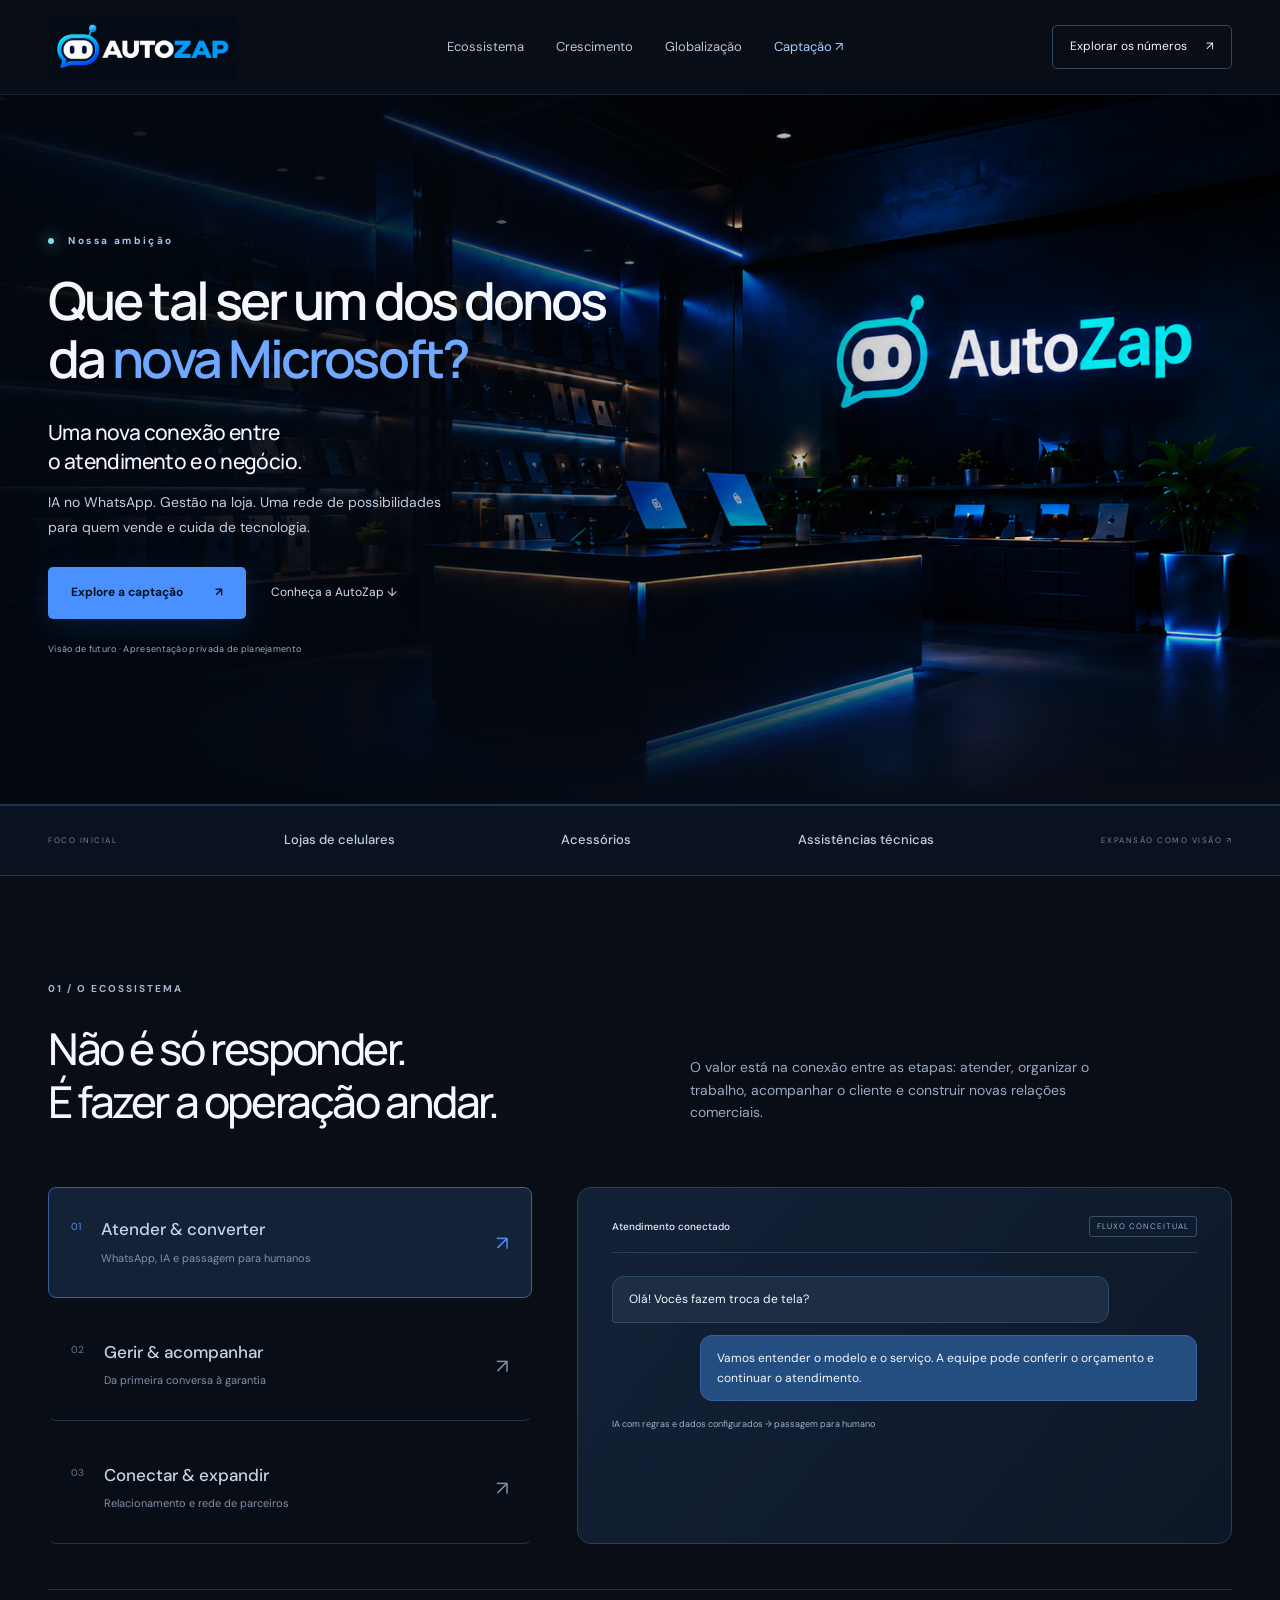
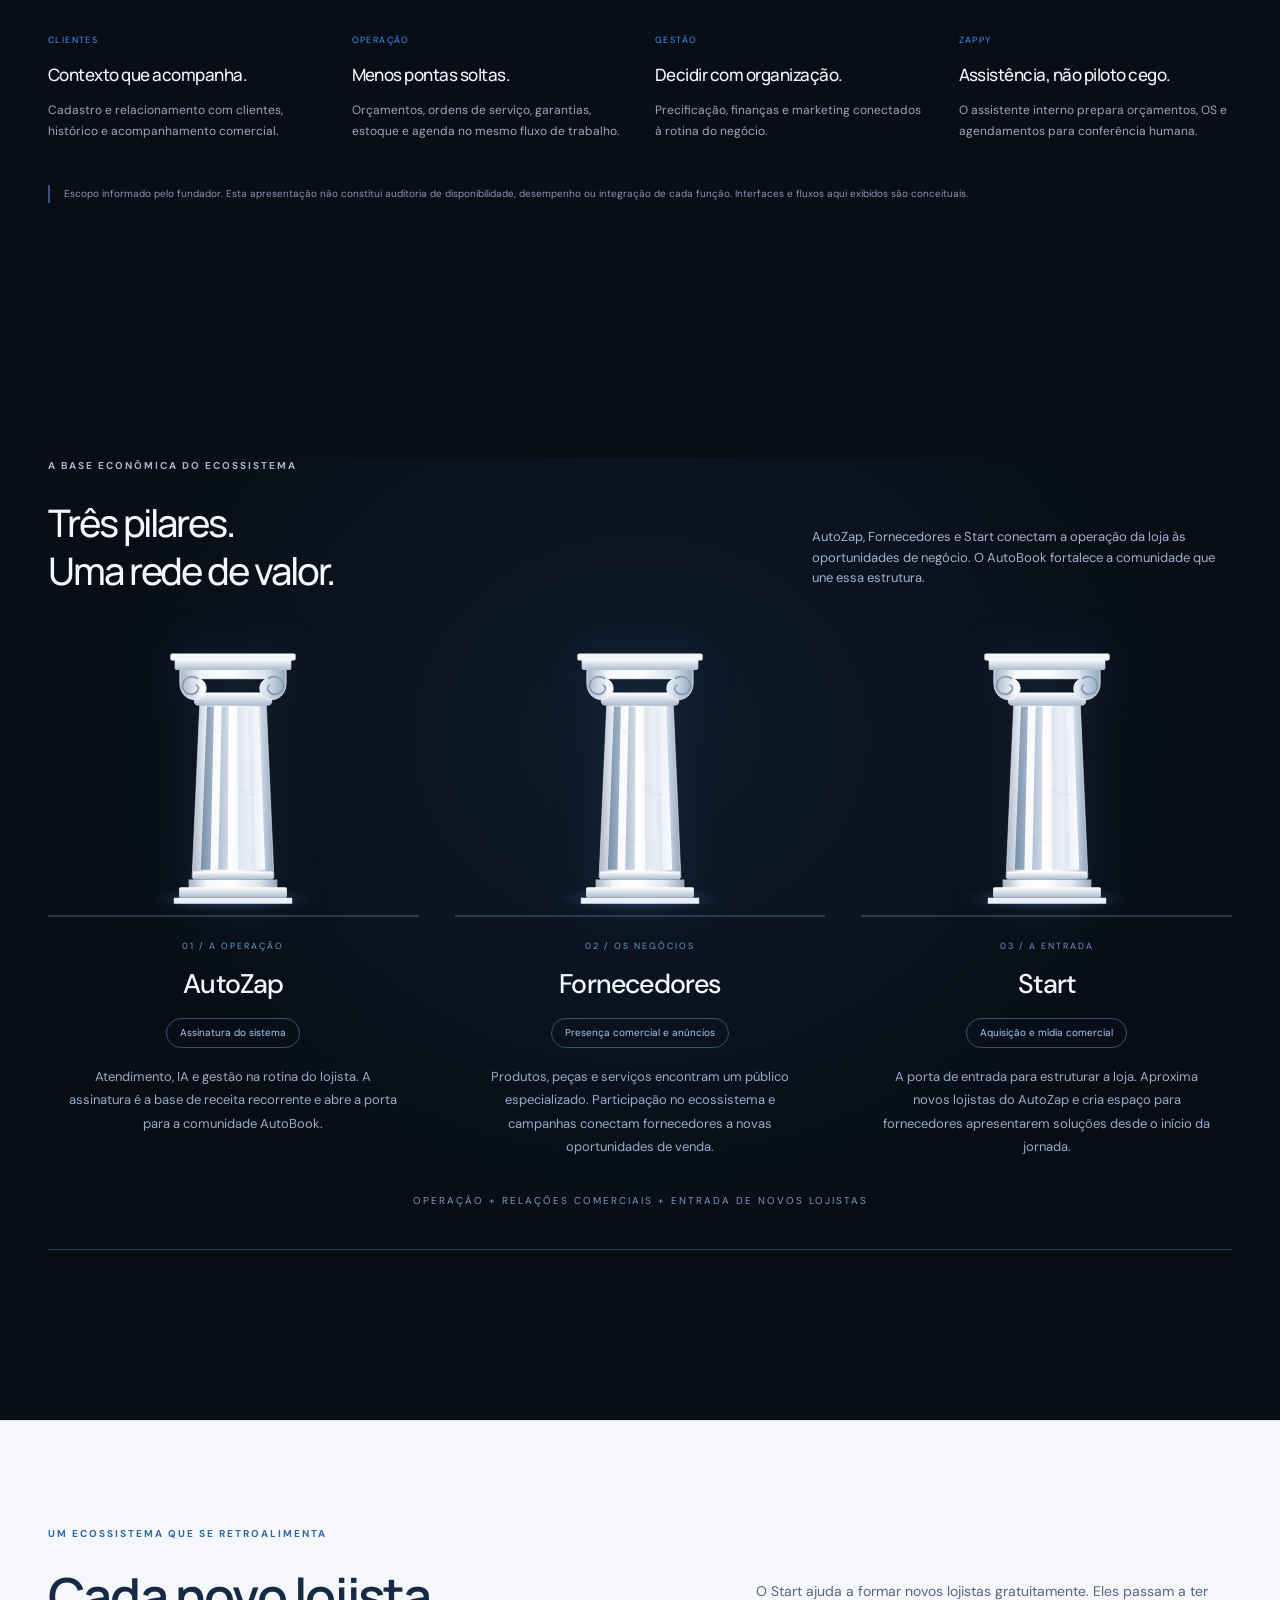
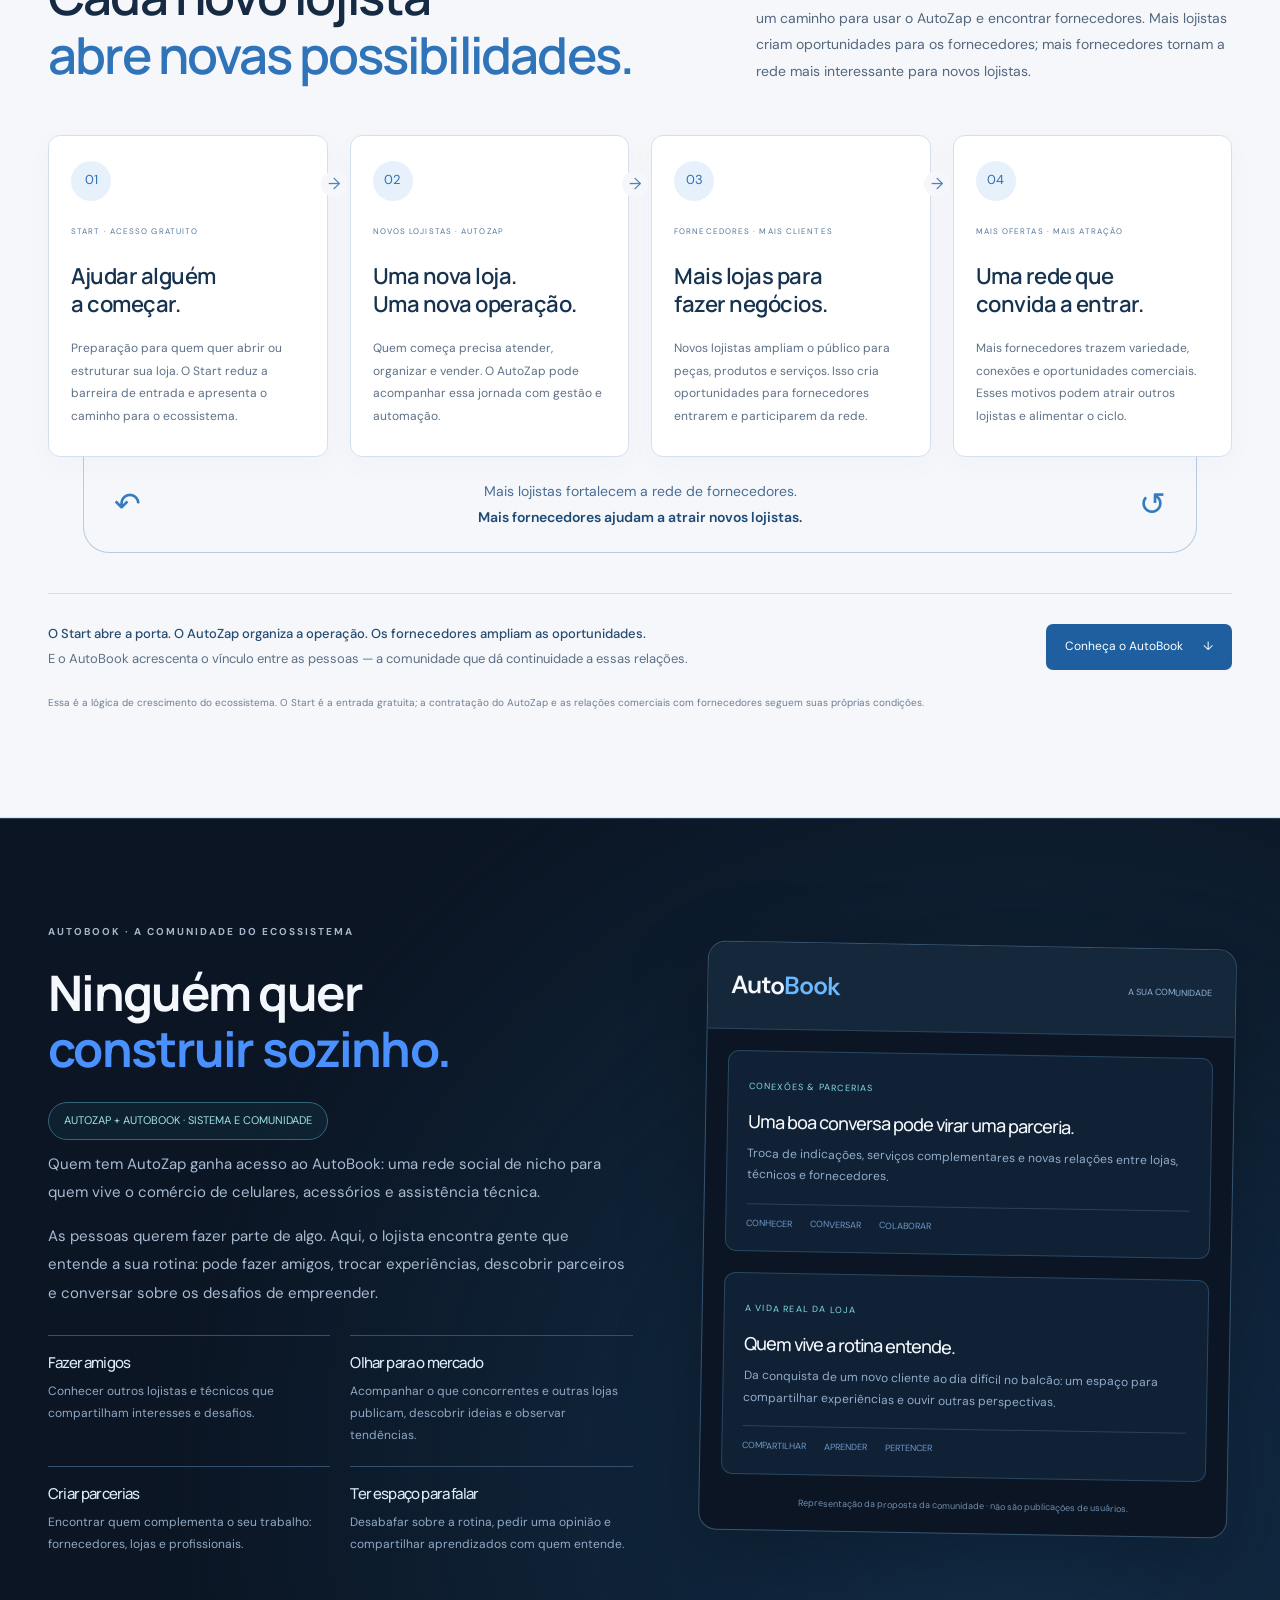
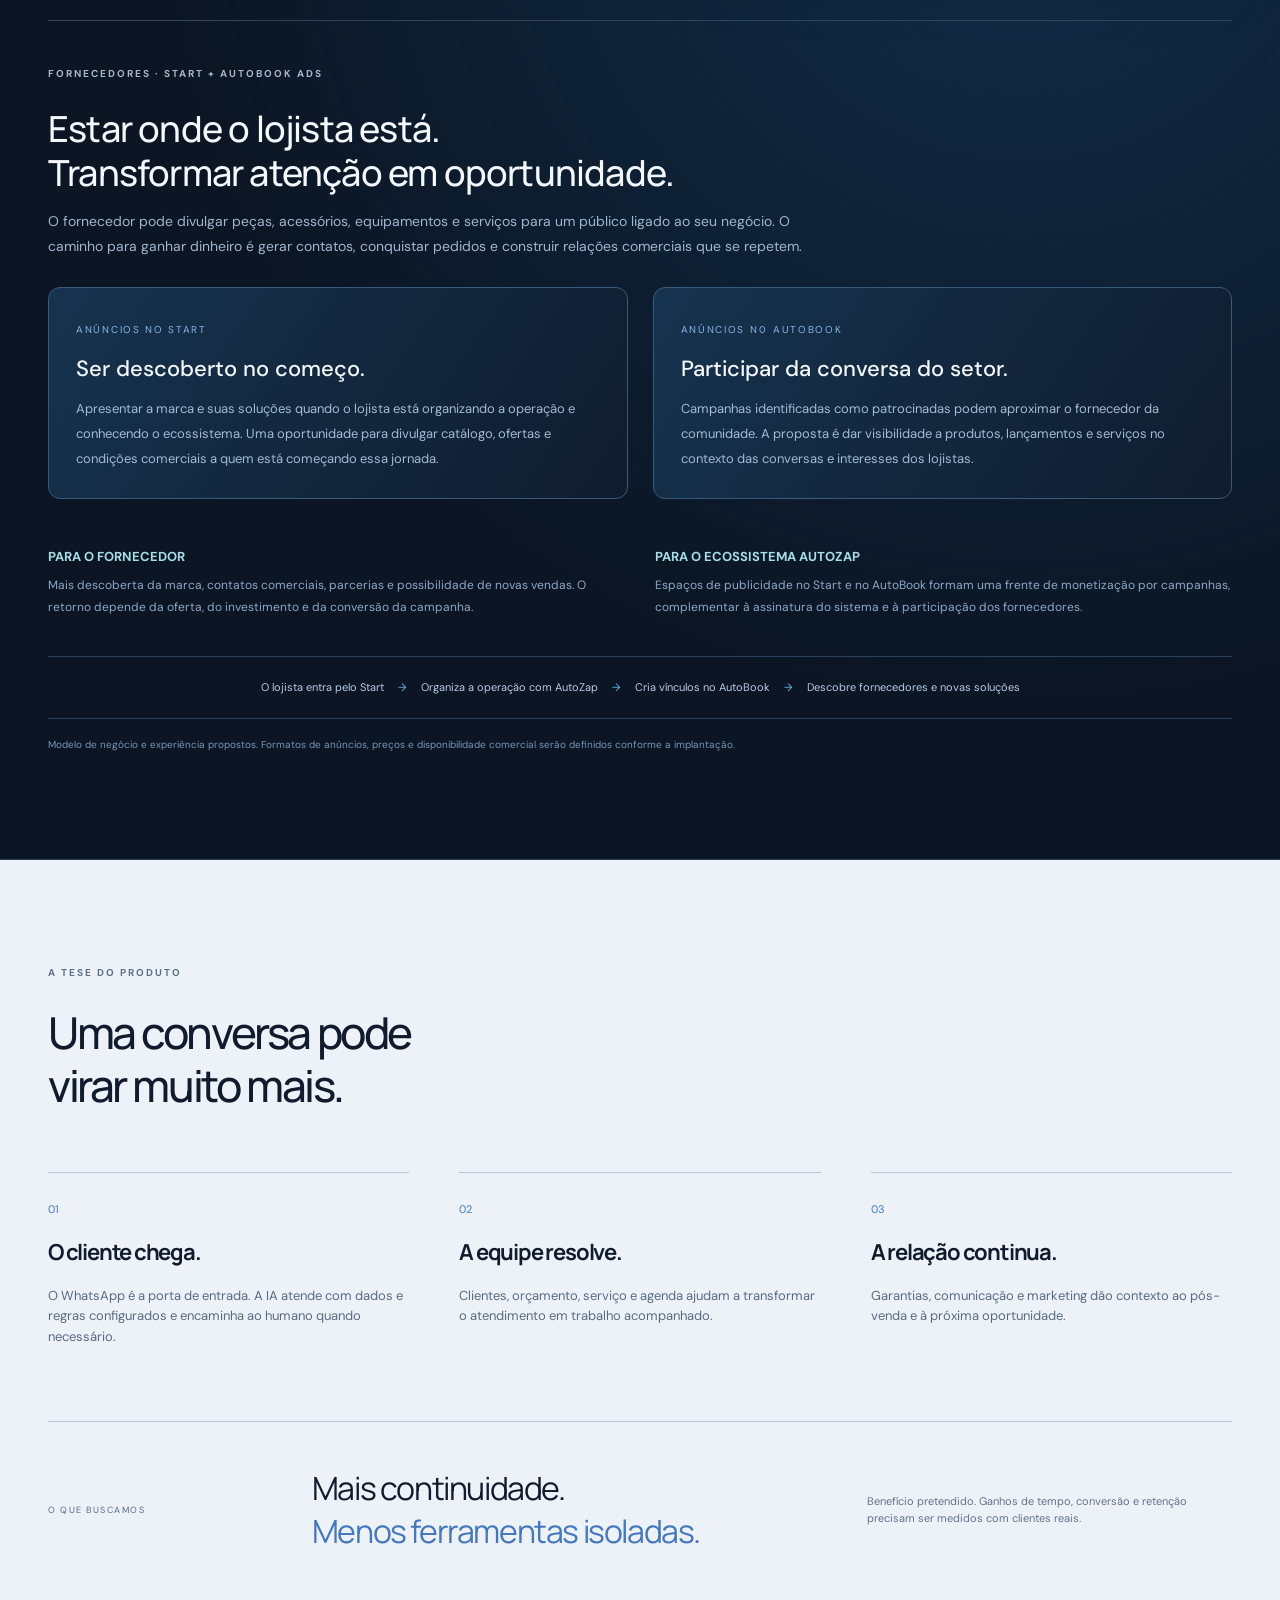
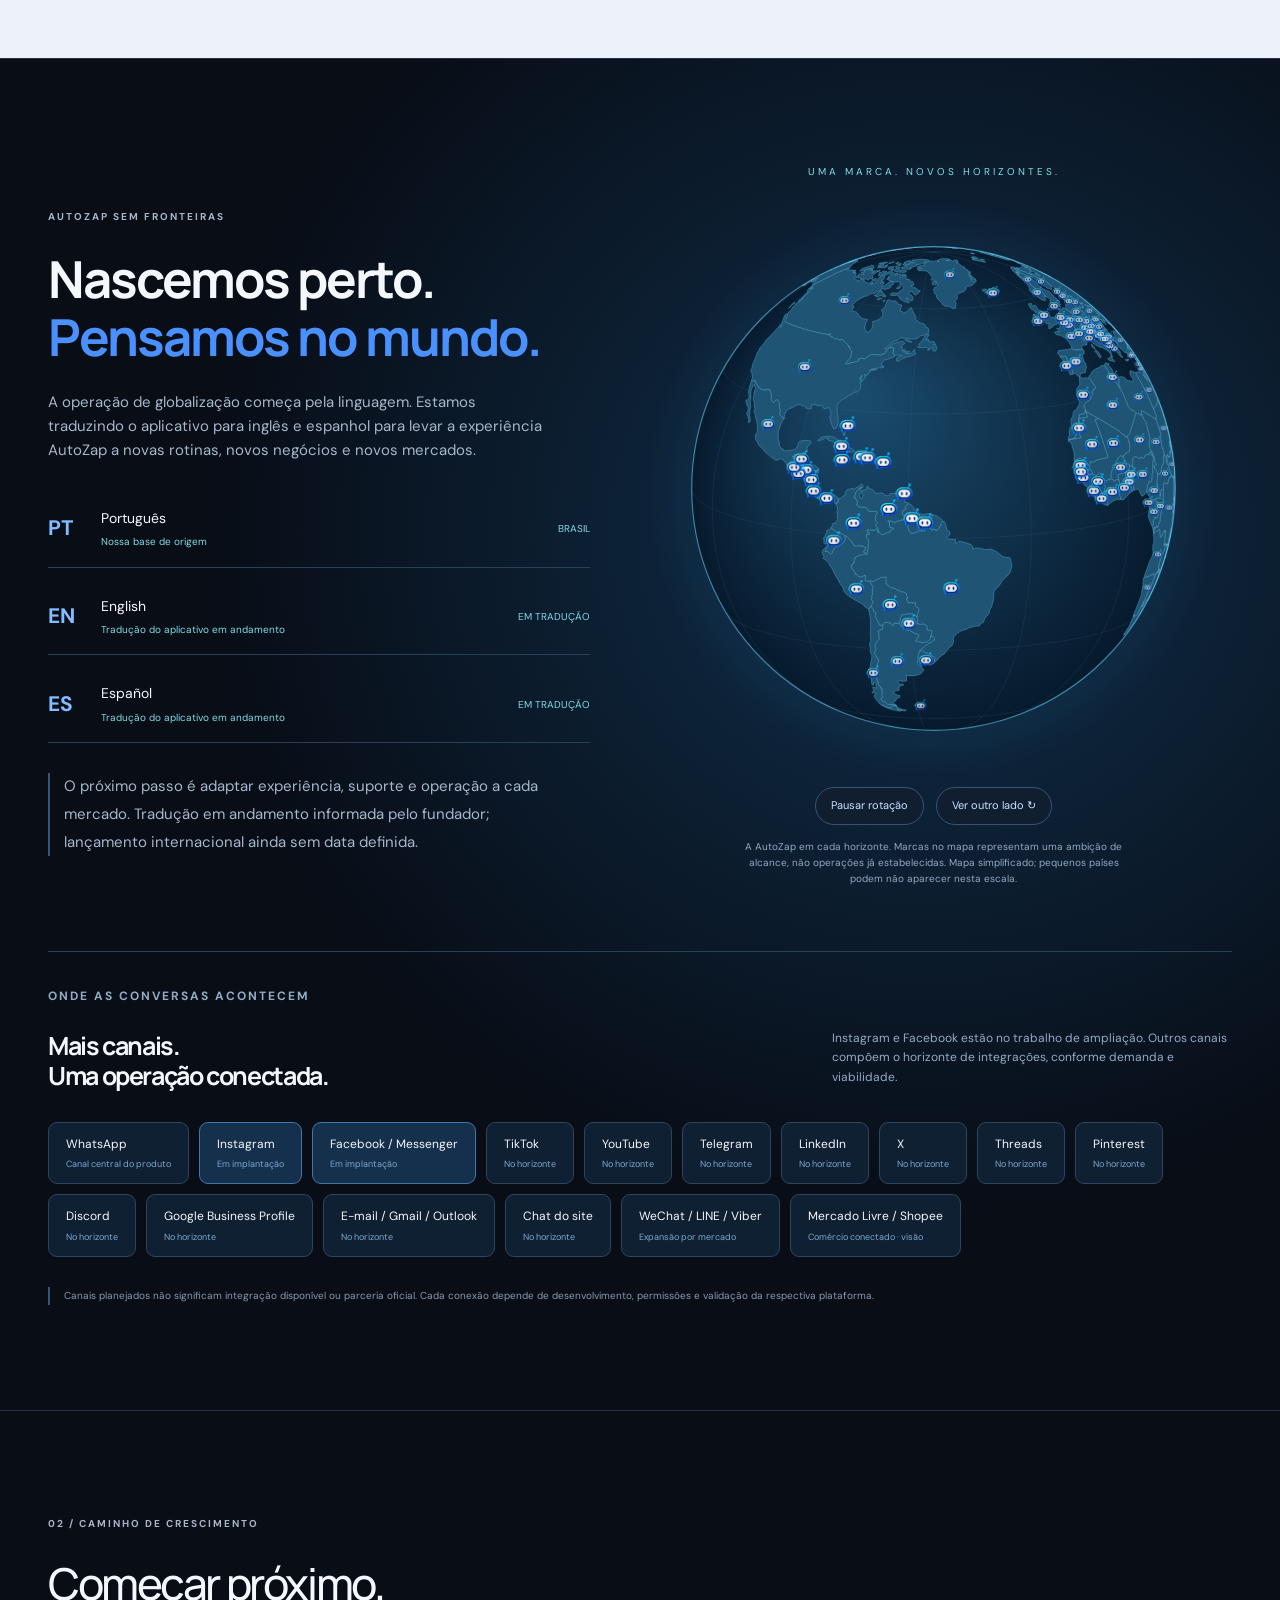
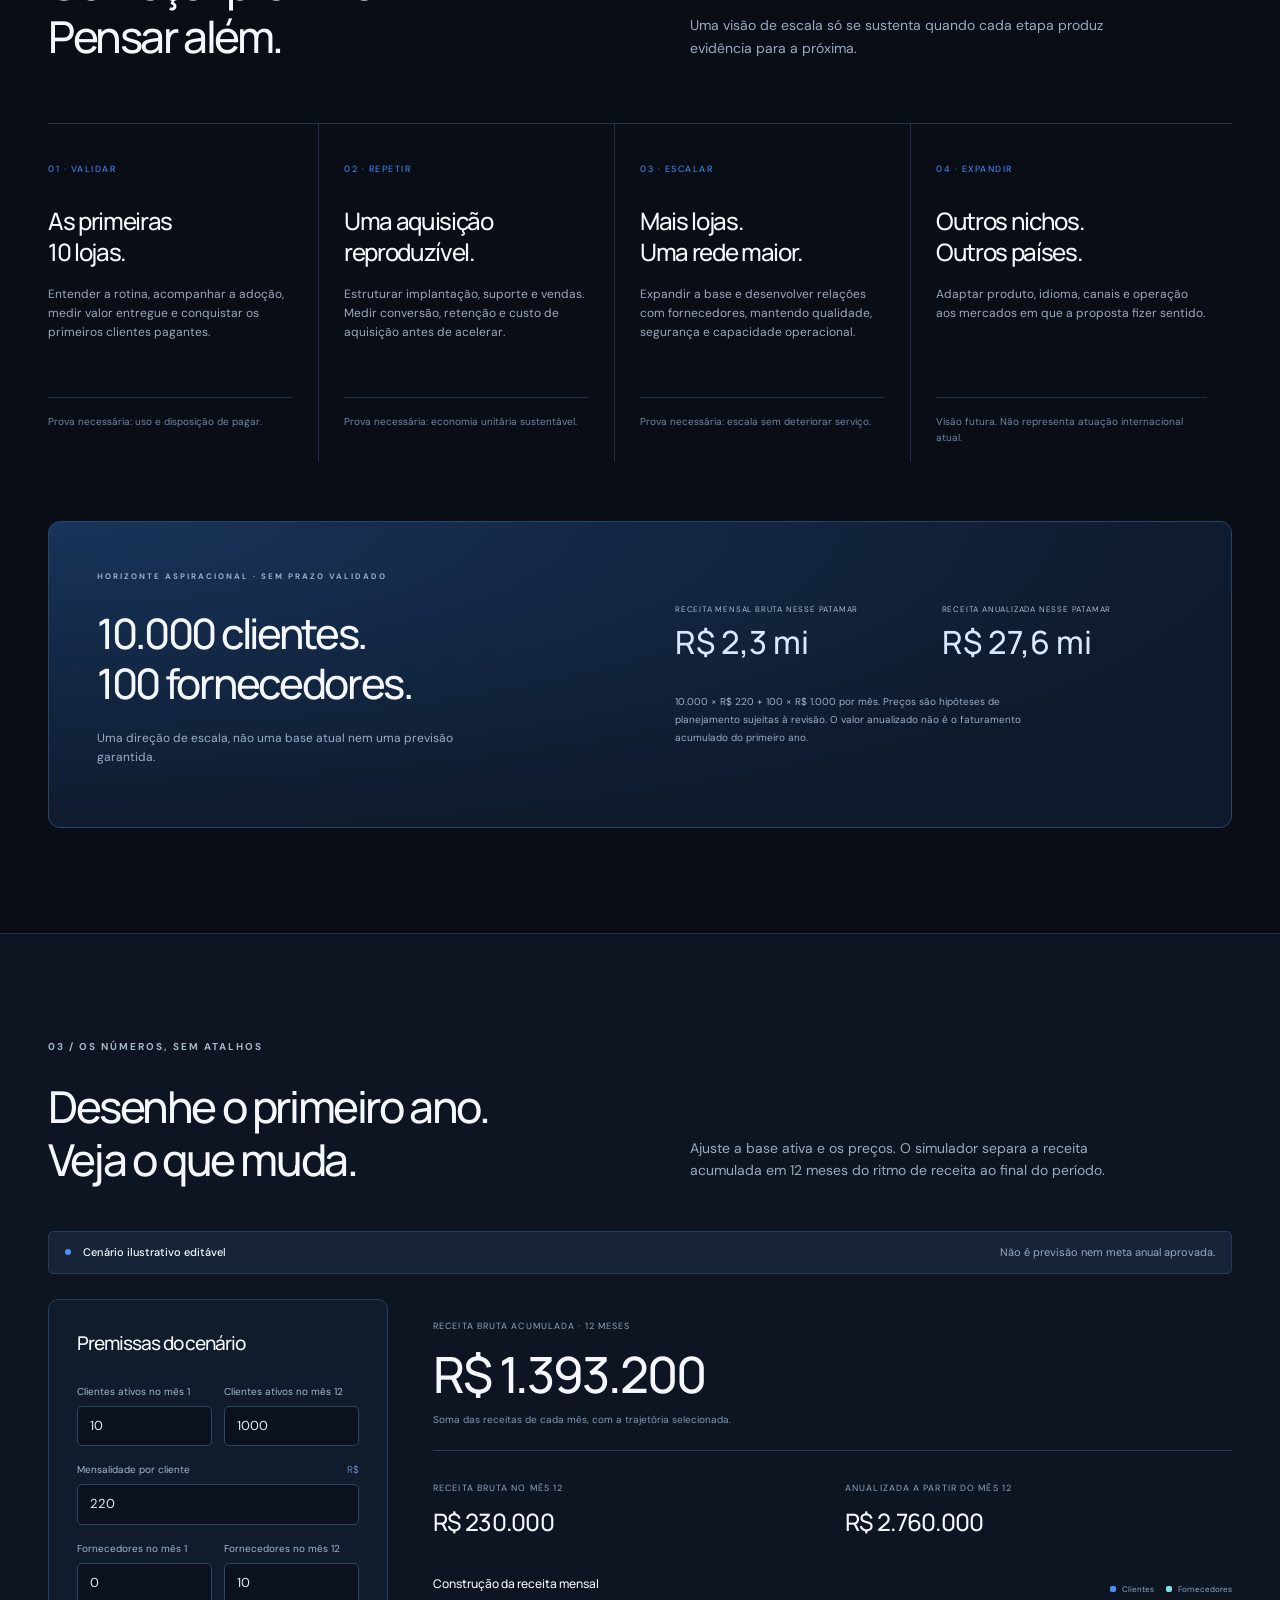
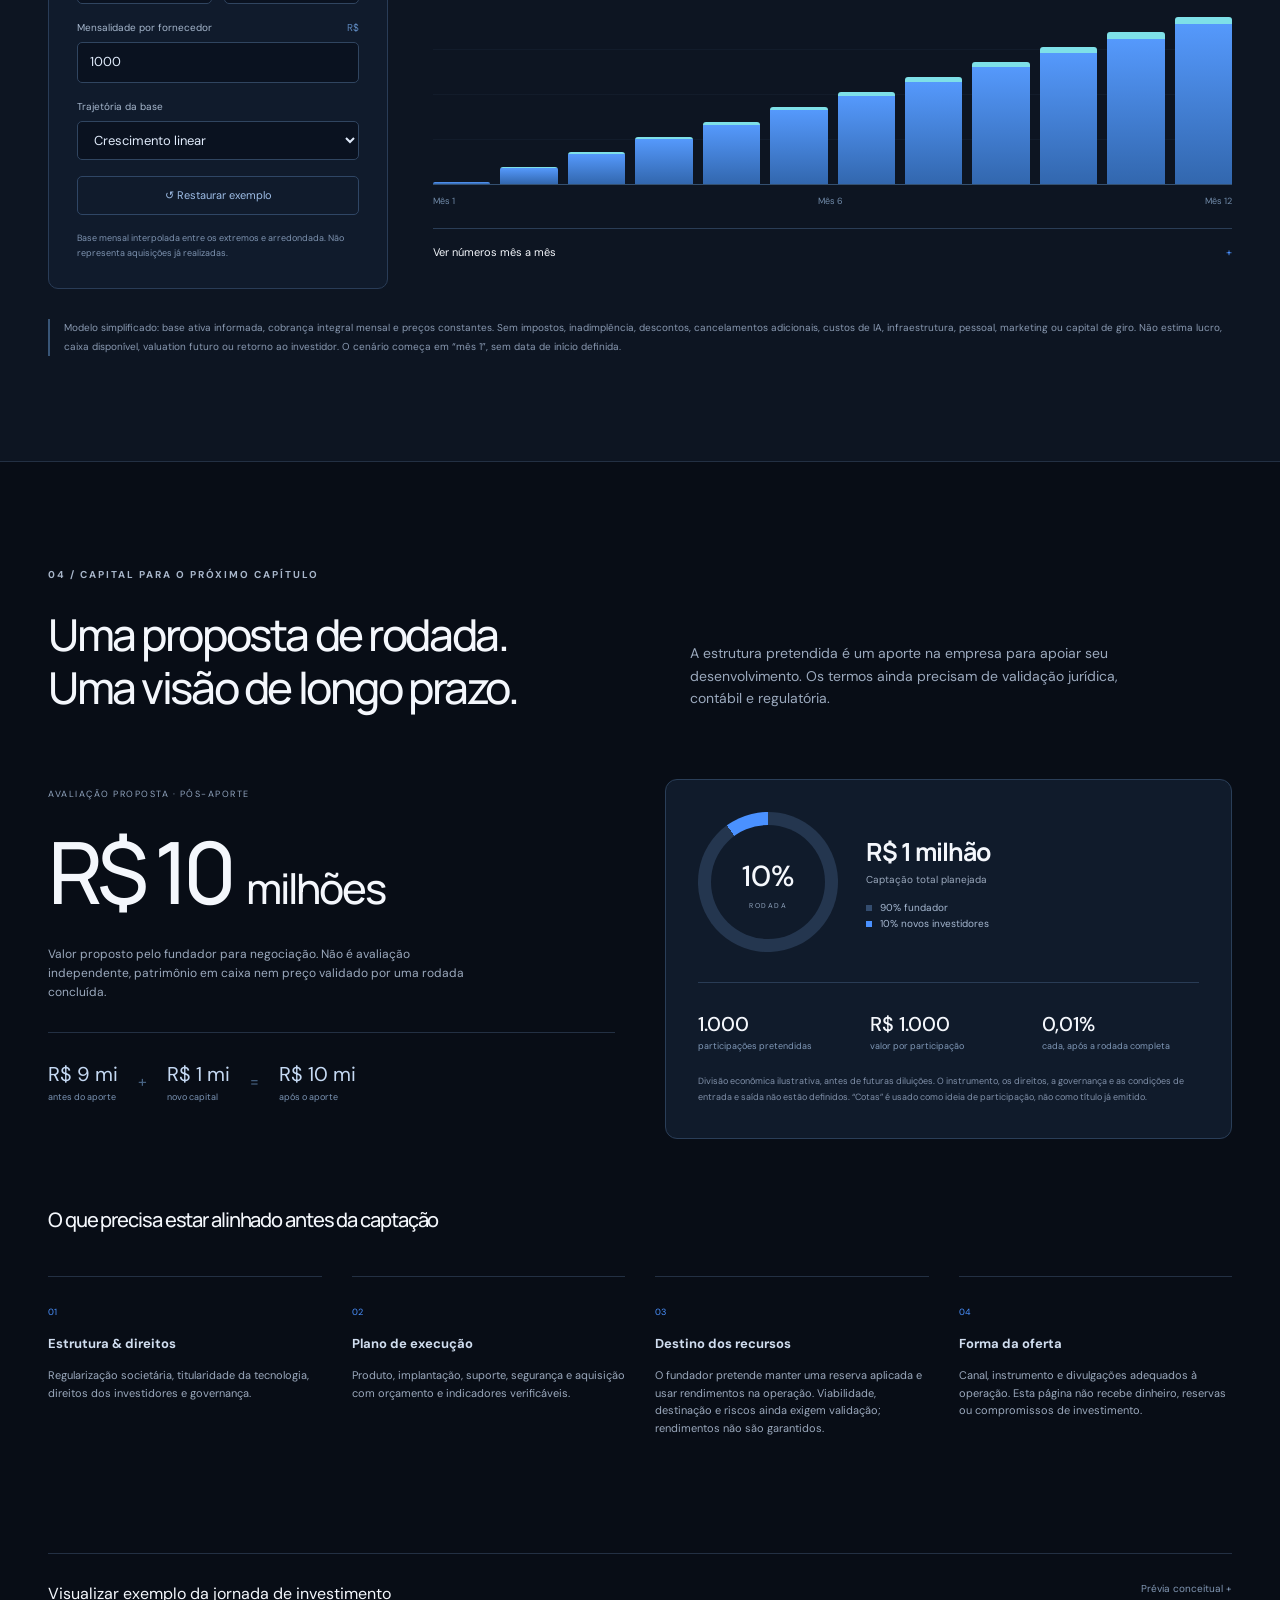
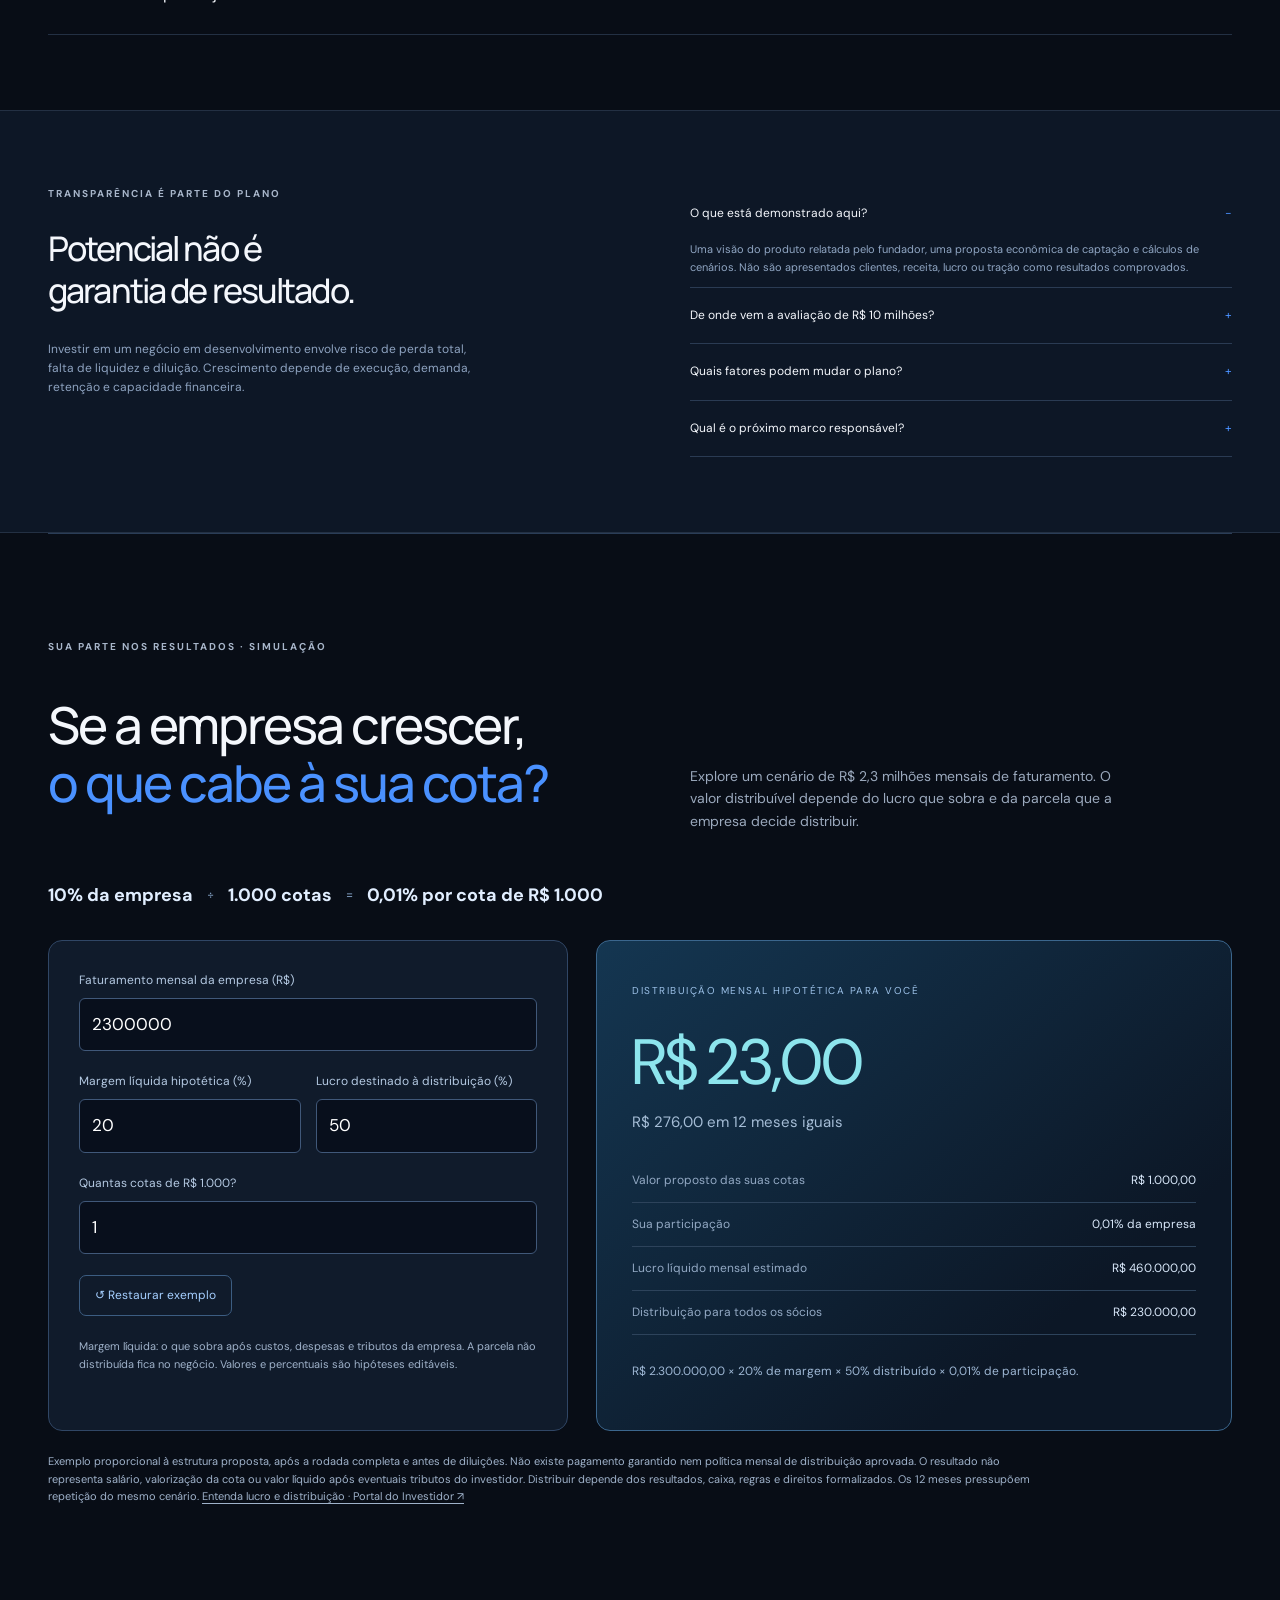
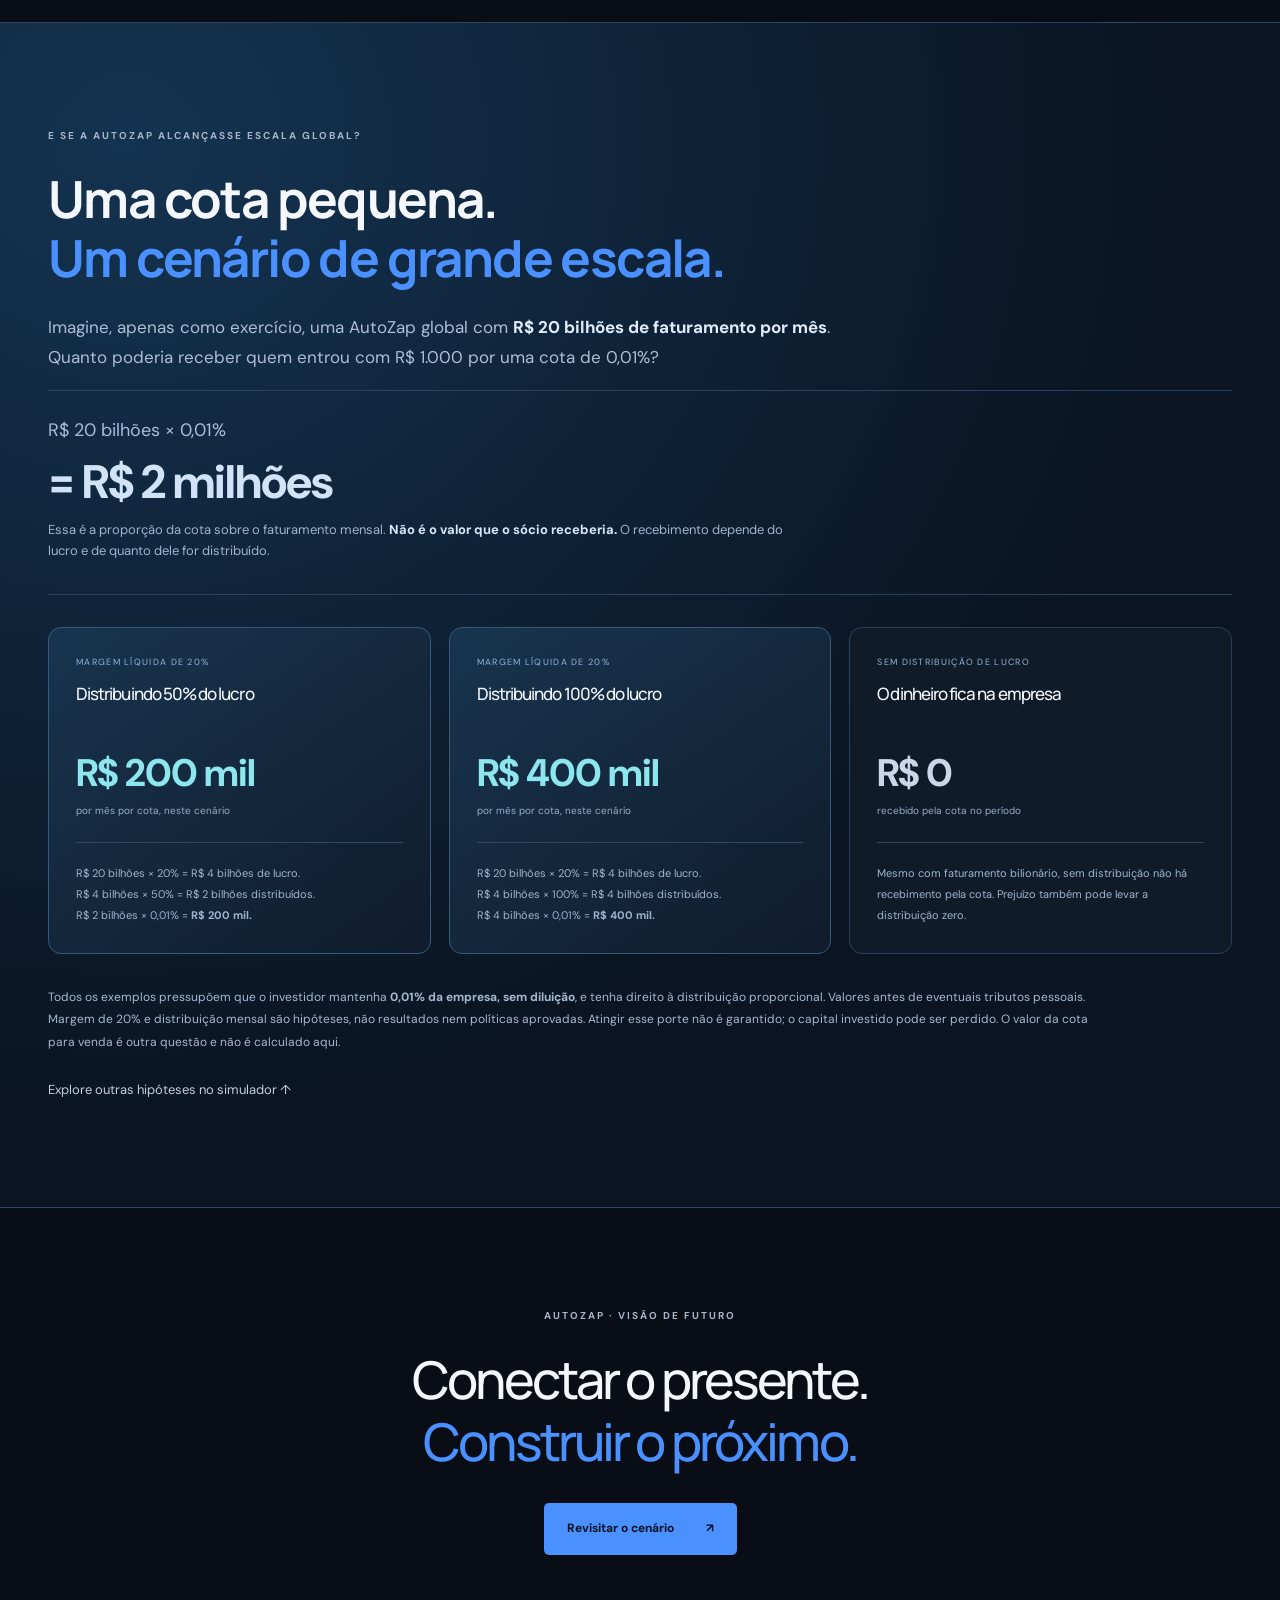
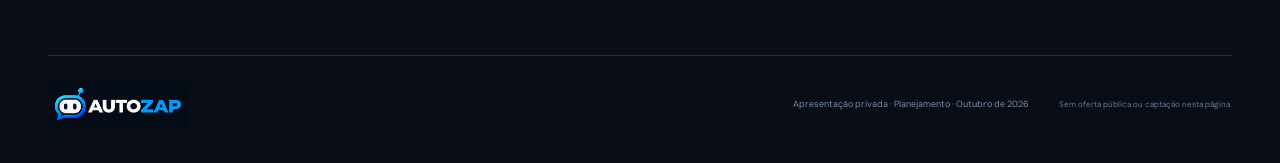
==== commit 01e30d38: "Publish signed document in fundraising flow with transparent logo" ====
--- a/index.html
+++ b/index.html
@@ -1,7 +1,7 @@
 <!doctype html><html lang="pt-BR"><head><meta charset="utf-8"><meta name="viewport" content="width=device-width, initial-scale=1"><meta name="theme-color" content="#080d16"><meta name="description" content="AutoZap: atendimento, gestão e conexão para o varejo de tecnologia. Visão de produto, crescimento e captação em planejamento."><title>AutoZap — Uma operação. Novas possibilidades.</title><link rel="preload" as="image" href="assets/autozap-original-banner.png"><link rel="stylesheet" href="style.css"><link rel="icon" type="image/png" href="assets/favicon.png?v=global1"><link rel="stylesheet" href="expansion.css?v=billion1"><style id="ecosystem-layout">.pillars-block{margin:45px 0 65px;background:radial-gradient(ellipse at 50% 35%,#17365055,transparent 70%);border-bottom:1px solid #2b425c;padding-bottom:40px}.pillars-heading{display:flex;gap:25px;justify-content:space-between;align-items:end}.pillars-heading h3{font-size:clamp(27px,3vw,38px);line-height:1.25;font-weight:500;margin:8px 0}.pillars-heading>p{max-width:420px;font-size:13px;color:#a0b4ce}.pillars-row{display:grid;grid-template-columns:repeat(3,1fr);gap:36px;margin-top:35px}.pillar-card{min-width:0;text-align:center}.pillar-art{height:280px;display:flex;justify-content:center;align-items:end;border-bottom:2px solid #6f8aa955;margin-bottom:22px}.pillar-art img{height:100%;width:auto;max-width:100%;filter:drop-shadow(0 0 24px #78b5ee15)}.pillar-card .pillar-number{display:block;font-size:9px;letter-spacing:2px;color:#7298c5}.pillar-card h4{font-size:27px;margin:8px 0 13px;font-weight:500;color:#f2f7ff;letter-spacing:-.8px}.pillar-card .pillar-model{display:inline-block;border:1px solid #365170;border-radius:30px;padding:6px 13px;color:#a8cbf1;font-size:10px;margin-bottom:12px}.pillar-card>p{font-size:13px;color:#96adc7;line-height:1.8;max-width:330px;margin:5px auto}.pillars-foundation{text-align:center;color:#7e9ab9;font-size:10px;letter-spacing:2px;margin:30px 0 0}.autobook-section{background:radial-gradient(ellipse at 80% 40%,#122e49,transparent 60%),#0b1523;border-block:1px solid #29405b}.autobook-grid{display:grid;grid-template-columns:1.05fr .95fr;gap:70px;align-items:center}.autobook-copy h2{font-size:clamp(32px,4vw,49px);line-height:1.15;letter-spacing:-1.7px;margin:15px 0 25px}.autobook-copy>p:not(.eyebrow){font-size:15px;line-height:1.9;color:#a8bbd3}.autobook-included{display:inline-flex;gap:10px;align-items:center;color:#9ee2ea;border:1px solid #356579;background:#163b4b55;border-radius:30px;padding:9px 15px;font-size:11px;margin-bottom:10px}.autobook-benefits{display:grid;grid-template-columns:1fr 1fr;gap:20px;margin-top:28px}.autobook-benefits article{border-top:1px solid #34506c;padding-top:15px}.autobook-benefits h3{font-size:15px;font-weight:500;margin:0 0 6px;color:#dceafa}.autobook-benefits p{font-size:12px;color:#91a9c5;line-height:1.8;margin:0}.book-preview{background:#0b1523;border:1px solid #375571;border-radius:18px;box-shadow:0 25px 80px #0004;overflow:hidden;transform:rotate(1deg)}.book-preview-top{display:flex;justify-content:space-between;align-items:center;padding:23px;border-bottom:1px solid #2c435e;background:#15273b}.book-preview-top strong{font-size:25px;font-weight:600;letter-spacing:-1px}.book-preview-top strong span{color:#6bb8ff}.book-preview-top>span{font-size:9px;color:#8fb3d8}.book-post{margin:21px;padding:20px;background:#102135;border:1px solid #294763;border-radius:11px}.book-post .book-tag{font-size:9px;letter-spacing:1.2px;color:#80dce5}.book-post h3{font-size:18px;font-weight:500;line-height:1.4;margin:12px 0 9px}.book-post p{font-size:12px;color:#91acca;line-height:1.8;margin:0}.book-post-footer{display:flex;gap:18px;font-size:9px;color:#6e98c6;border-top:1px solid #29415b;padding-top:12px;margin-top:17px}.book-preview>small{display:block;text-align:center;padding:0 20px 20px;color:#718eae;font-size:9px}.supplier-ads{margin-top:65px;padding-top:45px;border-top:1px solid #2d455f}.supplier-ads h3{font-size:clamp(26px,3vw,36px);line-height:1.2;font-weight:500;letter-spacing:-.8px;margin:15px 0}.supplier-ads>.ads-intro{max-width:780px;font-size:14px;color:#a0b5cf;line-height:1.8}.ads-venues{display:grid;grid-template-columns:1fr 1fr;gap:25px;margin-top:28px}.ads-venue{padding:27px;border:1px solid #385b7c;border-radius:12px;background:linear-gradient(125deg,#16334f,#101c2d)}.ads-venue>span{font-size:10px;letter-spacing:1.7px;color:#85b5e9}.ads-venue h4{font-size:22px;line-height:1.3;margin:14px 0;font-weight:500}.ads-venue p{font-size:13px;color:#a3bad4;line-height:1.9;margin:0}.ads-value{display:grid;grid-template-columns:1fr 1fr;gap:30px;margin-top:30px}.ads-value h4{font-size:13px;color:#a6dde7;margin-bottom:8px}.ads-value p{font-size:12px;line-height:1.8;color:#8ea8c7}.ads-cycle{display:flex;flex-wrap:wrap;gap:14px;justify-content:center;padding:22px;border-block:1px solid #2a425e;margin:25px 0 0;font-size:11px;color:#b7cce7}.ads-cycle i{font-style:normal;color:#62b5ec}.ads-footnote{font-size:10px;color:#7895b6;line-height:1.8;margin:17px 0 0}@media(max-width:760px){.pillars-heading{display:block}.pillars-row{gap:10px;margin-top:25px}.pillar-art{height:165px}.pillar-card h4{font-size:clamp(15px,4vw,22px);letter-spacing:-.4px}.pillar-card .pillar-number{font-size:7px;letter-spacing:.4px}.pillar-card .pillar-model{font-size:8px;padding:5px 7px;border-radius:8px}.pillar-card>p{font-size:10px;line-height:1.7}.pillars-foundation{font-size:8px;letter-spacing:.9px}.autobook-grid{grid-template-columns:1fr;gap:35px}.autobook-copy h2{letter-spacing:-1px}.autobook-benefits{gap:20px 15px}.book-preview{transform:none}.ads-venues,.ads-value{grid-template-columns:1fr;gap:18px}.supplier-ads{margin-top:40px;padding-top:30px}.ads-venue{padding:22px}.ads-cycle{justify-content:flex-start;font-size:10px;gap:9px}.ads-value h4{margin-top:0}}
 
 .ecosystem-cycle{background:#f5f7fb;color:#172a43;border-block:1px solid #d8e1ee}.ecosystem-cycle .eyebrow{color:#3169a3}.cycle-heading{display:grid;grid-template-columns:1.15fr .85fr;gap:65px;align-items:end;margin-bottom:50px}.cycle-heading h2{font-size:clamp(32px,4vw,51px);letter-spacing:-1.8px;line-height:1.15;margin:16px 0 0;font-weight:600}.cycle-heading h2 span{color:#2f73b9}.cycle-heading>p{font-size:14px;color:#53677f;line-height:1.9;margin:0}.cycle-flow{display:grid;grid-template-columns:repeat(4,minmax(0,1fr));gap:22px}.cycle-flow article{position:relative;padding:25px 22px 28px;background:#fff;border:1px solid #d5e0ee;border-radius:12px;box-shadow:0 8px 30px #213d6507}.cycle-number{display:grid;place-items:center;width:40px;height:40px;background:#e7f1fc;color:#2e70b4;border-radius:50%;font-size:13px;margin-bottom:24px}.cycle-flow small{display:block;font-size:8px;letter-spacing:1.1px;color:#52779c;min-height:25px}.cycle-flow h3{font-size:22px;line-height:1.3;letter-spacing:-.5px;font-weight:600;margin:12px 0 18px;color:#17334f}.cycle-flow p{font-size:12px;line-height:1.9;color:#5e7188;margin:0}.cycle-arrow{position:absolute;right:-20px;top:35px;width:26px;height:26px;background:#f5f7fb;color:#4a84ba;display:grid;place-items:center;border-radius:50%;z-index:1}.cycle-return{display:flex;align-items:center;gap:25px;border:1px solid #b6cce2;border-top:0;border-radius:0 0 26px 26px;padding:22px 30px;margin:0 35px;color:#4a6e93}.cycle-return>span{font-size:32px;color:#347bbf}.cycle-return p{flex:1;text-align:center;font-size:14px;line-height:1.8;margin:0}.cycle-return strong{color:#1d4a75;font-weight:600}.cycle-next{display:flex;justify-content:space-between;align-items:center;gap:30px;margin-top:40px;padding-top:28px;border-top:1px solid #d3dfec}.cycle-next p{font-size:13px;line-height:1.9;color:#5d7087;margin:0;max-width:850px}.cycle-next strong{color:#264b70;font-weight:500}.cycle-next a{display:inline-flex;align-items:center;gap:20px;white-space:nowrap;background:#1f5f9f;color:white;padding:13px 19px;border-radius:7px;font-size:12px}.cycle-note{font-size:10px;color:#6c7f95;line-height:1.8;margin:22px 0 0}@media(max-width:1000px){.cycle-flow{grid-template-columns:repeat(2,minmax(0,1fr))}.cycle-flow article:nth-child(2) .cycle-arrow{display:none}.cycle-heading{gap:30px}.cycle-heading h2{font-size:38px}}@media(max-width:760px){.cycle-heading{grid-template-columns:1fr;gap:22px;margin-bottom:30px}.cycle-heading h2{font-size:34px;letter-spacing:-1px}.cycle-flow{gap:14px}.cycle-flow article{padding:18px 14px}.cycle-flow h3{font-size:18px}.cycle-flow p{font-size:11px}.cycle-flow small{font-size:7px;letter-spacing:.5px;min-height:30px}.cycle-arrow{right:-15px;width:18px;height:22px;font-size:14px}.cycle-return{margin:0 10px;padding:18px 12px;gap:10px}.cycle-return p{font-size:11px}.cycle-return>span{font-size:23px}.cycle-next{display:block;margin-top:28px}.cycle-next a{margin-top:20px}.cycle-heading>p{font-size:13px}}
-</style><link rel="stylesheet" href="captacao.css?v=flow1"><meta name="referrer" content="no-referrer"></head><body>
+</style><link rel="stylesheet" href="captacao.css?v=doc2"><meta name="referrer" content="no-referrer"></head><body>
 <a class="skip" href="#conteudo">Pular para o conteúdo</a><header><a class="brand" href="#" aria-label="AutoZap início"><img class="clean-brand-logo" src="assets/autozap-logo-clean.png" alt="AutoZap" width="2160" height="728"></a><nav aria-label="Navegação principal"><a href="#ecossistema">Ecossistema</a><a href="#crescimento">Crescimento</a><a href="#globalizacao">Globalização</a><a href="#captacao" class="capital-nav">Captação ↗</a></nav><a class="nav-cta" href="#simulador">Explorar os números <span>↗</span></a></header>
 <main id="conteudo"><div id="presentationView"><section class="hero hero-editorial hero-original"><div class="hero-copy"><p class="eyebrow"><span class="pulse"></span> Nossa ambição</p><h1>Que tal ser um dos donos da <span class="blue">nova Microsoft?</span></h1><p class="hero-subtitle">Uma nova conexão entre<br>o atendimento e o negócio.</p><p class="lead">IA no WhatsApp. Gestão na loja. Uma rede de possibilidades para quem vende e cuida de tecnologia.</p><div class="hero-actions"><a class="button primary" href="#captacao">Explore a captação <span>↗</span></a><a class="text-link" href="#ecossistema">Conheça a AutoZap ↓</a></div><p class="fine">Visão de futuro · Apresentação privada de planejamento</p></div></section><div class="thesis-strip"><div class="wrap strip-inner"><span>FOCO INICIAL</span><strong>Lojas de celulares</strong><strong>Acessórios</strong><strong>Assistências técnicas</strong><span>EXPANSÃO COMO VISÃO ↗</span></div></div>
 <section class="wrap section" id="ecossistema"><div class="section-heading"><p class="eyebrow">01 / O ECOSSISTEMA</p><h2>Não é só responder.<br>É fazer a operação andar.</h2><p>O valor está na conexão entre as etapas: atender, organizar o trabalho, acompanhar o cliente e construir novas relações comerciais.</p></div><div class="product-layout"><div class="product-tabs" role="tablist" aria-label="Áreas do AutoZap"><button class="product-tab active" role="tab" id="tab-atender" aria-controls="product-panel" aria-selected="true" data-tab="atender"><span>01</span><div><strong>Atender & converter</strong><small>WhatsApp, IA e passagem para humanos</small></div><b>↗</b></button><button class="product-tab" role="tab" id="tab-gerir" aria-controls="product-panel" aria-selected="false" data-tab="gerir"><span>02</span><div><strong>Gerir & acompanhar</strong><small>Da primeira conversa à garantia</small></div><b>↗</b></button><button class="product-tab" role="tab" id="tab-conectar" aria-controls="product-panel" aria-selected="false" data-tab="conectar"><span>03</span><div><strong>Conectar & expandir</strong><small>Relacionamento e rede de parceiros</small></div><b>↗</b></button></div><div class="product-panel" id="product-panel" role="tabpanel" aria-labelledby="tab-atender" tabindex="0"></div></div><div class="feature-grid"><div><span>CLIENTES</span><h3>Contexto que acompanha.</h3><p>Cadastro e relacionamento com clientes, histórico e acompanhamento comercial.</p></div><div><span>OPERAÇÃO</span><h3>Menos pontas soltas.</h3><p>Orçamentos, ordens de serviço, garantias, estoque e agenda no mesmo fluxo de trabalho.</p></div><div><span>GESTÃO</span><h3>Decidir com organização.</h3><p>Precificação, finanças e marketing conectados à rotina do negócio.</p></div><div><span>ZAPPY</span><h3>Assistência, não piloto cego.</h3><p>O assistente interno prepara orçamentos, OS e agendamentos para conferência humana.</p></div></div><p class="note">Escopo informado pelo fundador. Esta apresentação não constitui auditoria de disponibilidade, desempenho ou integração de cada função. Interfaces e fluxos aqui exibidos são conceituais.</p></section>
@@ -12,6 +12,6 @@
 <details class="optional-demo wrap" id="participar"><summary>Visualizar exemplo da jornada de investimento <span>Prévia conceitual +</span></summary><section class="participation-section section"><div class="wrap"><div class="section-heading"><p class="eyebrow">05 / UMA JORNADA COM CLAREZA</p><h2>Participar começa<br>por entender.</h2><p>Conheça como uma jornada de investimento poderia ser organizada. Transparência em cada etapa, sem atalhos entre pagar e ter direitos.</p></div><div class="demo-notice"><span class="demo-chip">PRÉVIA INTERATIVA</span><p>Ambiente demonstrativo: sem cadastro real, coleta de dados, pagamento, reserva ou emissão de participação.</p></div><div class="investment-demo"><aside class="demo-sidebar"><div class="demo-side-title"><span>JORNADA PROPOSTA</span><strong>Do interesse<br>à formalização.</strong></div><ol class="journey-steps" aria-label="Etapas da demonstração"><li><button data-stage="0" aria-current="step"><span>01</span><div>Identificação<small>Exemplo fictício</small></div></button></li><li><button data-stage="1"><span>02</span><div>Entendimento<small>Termos e riscos</small></div></button></li><li><button data-stage="2"><span>03</span><div>Documentação<small>Revisão e formalização</small></div></button></li><li><button data-stage="3"><span>04</span><div>Pagamento futuro<small>Canal a definir</small></div></button></li><li><button data-stage="4"><span>05</span><div>Direitos e registros<small>Após requisitos legais</small></div></button></li></ol><div class="demo-sidebar-note"><span>↗</span><p>O instrumento e a plataforma precisam ser definidos antes de uma operação real.</p></div></aside><div class="demo-main"><div class="demo-progress"><span id="stageLabel">ETAPA 01 / 05</span><span>SIMULAÇÃO · SEM TRANSAÇÃO</span></div><div id="journeyPanel" tabindex="-1"></div><div class="demo-navigation"><button type="button" id="journeyBack" class="back-button">← Voltar</button><button type="button" id="journeyNext" class="button primary">Explorar próxima etapa <span>→</span></button></div></div></div><p class="note">Este protótipo não oferece títulos, não aceita investidores e não realiza adequação de perfil. Qualquer operação dependerá de estrutura societária, instrumento, análise de elegibilidade e canal de oferta juridicamente adequados. Pagamento isolado não torna alguém sócio. <a href="https://conteudo.cvm.gov.br/legislacao/resolucoes/resol088.html" target="_blank" rel="noopener noreferrer" style="color:#9ec9ff;text-decoration:underline">Referência regulatória: CVM 88 ↗</a></p></div></section></details><section class="risk-section"><div class="wrap risk-inner"><div><p class="eyebrow">TRANSPARÊNCIA É PARTE DO PLANO</p><h2>Potencial não é<br>garantia de resultado.</h2><p>Investir em um negócio em desenvolvimento envolve risco de perda total, falta de liquidez e diluição. Crescimento depende de execução, demanda, retenção e capacidade financeira.</p></div><div class="risk-list"><details open><summary>O que está demonstrado aqui?</summary><p>Uma visão do produto relatada pelo fundador, uma proposta econômica de captação e cálculos de cenários. Não são apresentados clientes, receita, lucro ou tração como resultados comprovados.</p></details><details><summary>De onde vem a avaliação de R$ 10 milhões?</summary><p>É uma proposta de negociação: R$ 1 milhão de aporte por 10% implica R$ 10 milhões pós-aporte. A matemática não comprova valor de mercado nem assegura que investidores aceitarão os termos.</p></details><details><summary>Quais fatores podem mudar o plano?</summary><p>Aderência do produto, custos de IA e infraestrutura, concorrência, cancelamentos, segurança, requisitos regulatórios, necessidade de novos aportes e execução comercial podem alterar os cenários.</p></details><details><summary>Qual é o próximo marco responsável?</summary><p>Consolidar evidências de produto e primeiros clientes, validar preços e custos, fechar o plano operacional e definir a estrutura jurídica antes de qualquer divulgação de oferta ou recebimento de recursos.</p></details></div></div></section>
 <section class="wrap section owner-section" id="simulador-cota" aria-labelledby="ownerTitle"><div class="section-heading"><p class="eyebrow">SUA PARTE NOS RESULTADOS · SIMULAÇÃO</p><h2 id="ownerTitle">Se a empresa crescer,<br><span class="blue">o que cabe à sua cota?</span></h2><p>Explore um cenário de R$ 2,3 milhões mensais de faturamento. O valor distribuível depende do lucro que sobra e da parcela que a empresa decide distribuir.</p></div><div class="ownership-strip"><strong>10% da empresa</strong><span>÷</span><strong>1.000 cotas</strong><span>=</span><strong>0,01% por cota de R$ 1.000</strong></div><div class="owner-grid"><form id="ownerInputs" class="owner-inputs"><label for="ownerRevenue">Faturamento mensal da empresa (R$)<input id="ownerRevenue" type="number" min="0" max="1000000000000" step="1000" value="2300000"></label><div class="control-pair"><label for="ownerMargin">Margem líquida hipotética (%)<input id="ownerMargin" type="number" min="-100" max="100" step="1" value="20"></label><label for="ownerPayout">Lucro destinado à distribuição (%)<input id="ownerPayout" type="number" min="0" max="100" step="1" value="50"></label></div><label for="ownerUnits">Quantas cotas de R$ 1.000?<input id="ownerUnits" type="number" min="1" max="1000" step="1" value="1"></label><button type="button" id="ownerReset" class="owner-reset">↺ Restaurar exemplo</button><p class="owner-note">Margem líquida: o que sobra após custos, despesas e tributos da empresa. A parcela não distribuída fica no negócio. Valores e percentuais são hipóteses editáveis.</p></form><div class="owner-result" aria-live="polite" aria-atomic="true"><small>DISTRIBUIÇÃO MENSAL HIPOTÉTICA PARA VOCÊ</small><output id="ownerMonthly">R$ 23,00</output><p class="annual-result" id="ownerAnnual">R$ 276,00 em 12 meses iguais</p><dl><div><dt>Valor proposto das suas cotas</dt><dd id="ownerCapital">R$ 1.000,00</dd></div><div><dt>Sua participação</dt><dd id="ownerShare">0,01% da empresa</dd></div><div><dt>Lucro líquido mensal estimado</dt><dd id="ownerProfit">R$ 460.000,00</dd></div><div><dt>Distribuição para todos os sócios</dt><dd id="ownerDistributed">R$ 230.000,00</dd></div></dl><p class="owner-formula" id="ownerFormula"></p><p class="zero-note" id="ownerZero" hidden>Sem lucro positivo ou sem distribuição, o valor recebido neste cenário é zero.</p></div></div><p class="owner-note">Exemplo proporcional à estrutura proposta, após a rodada completa e antes de diluições. Não existe pagamento garantido nem política mensal de distribuição aprovada. O resultado não representa salário, valorização da cota ou valor líquido após eventuais tributos do investidor. Distribuir depende dos resultados, caixa, regras e direitos formalizados. Os 12 meses pressupõem repetição do mesmo cenário. <a href="https://www.gov.br/investidor/pt-br/investir/antes-de-investir/entenda-as-caracteristicas-dos-investimentos/renda-fixa-x-renda-variavel" target="_blank" rel="noopener noreferrer">Entenda lucro e distribuição · Portal do Investidor ↗</a></p></section><section class="section billion-section" id="cenario-global" aria-labelledby="billionTitle"><div class="wrap"><p class="eyebrow">E SE A AUTOZAP ALCANÇASSE ESCALA GLOBAL?</p><h2 id="billionTitle">Uma cota pequena.<br><span class="blue">Um cenário de grande escala.</span></h2><p class="billion-intro">Imagine, apenas como exercício, uma AutoZap global com <strong>R$ 20 bilhões de faturamento por mês</strong>. Quanto poderia receber quem entrou com R$ 1.000 por uma cota de 0,01%?</p><div class="billion-equation"><span>R$ 20 bilhões × 0,01%</span><strong>= R$ 2 milhões</strong><p>Essa é a proporção da cota sobre o faturamento mensal. <b>Não é o valor que o sócio receberia.</b> O recebimento depende do lucro e de quanto dele for distribuído.</p></div><div class="billion-cards"><article><p>MARGEM LÍQUIDA DE 20%</p><h3>Distribuindo 50% do lucro</h3><strong>R$ 200 mil<span>por mês por cota, neste cenário</span></strong><div>R$ 20 bilhões × 20% = R$ 4 bilhões de lucro.<br>R$ 4 bilhões × 50% = R$ 2 bilhões distribuídos.<br>R$ 2 bilhões × 0,01% = <b>R$ 200 mil.</b></div></article><article><p>MARGEM LÍQUIDA DE 20%</p><h3>Distribuindo 100% do lucro</h3><strong>R$ 400 mil<span>por mês por cota, neste cenário</span></strong><div>R$ 20 bilhões × 20% = R$ 4 bilhões de lucro.<br>R$ 4 bilhões × 100% = R$ 4 bilhões distribuídos.<br>R$ 4 bilhões × 0,01% = <b>R$ 400 mil.</b></div></article><article class="billion-zero"><p>SEM DISTRIBUIÇÃO DE LUCRO</p><h3>O dinheiro fica na empresa</h3><strong>R$ 0<span>recebido pela cota no período</span></strong><div>Mesmo com faturamento bilionário, sem distribuição não há recebimento pela cota. Prejuízo também pode levar a distribuição zero.</div></article></div><p class="billion-conditions">Todos os exemplos pressupõem que o investidor mantenha <strong>0,01% da empresa, sem diluição</strong>, e tenha direito à distribuição proporcional. Valores antes de eventuais tributos pessoais. Margem de 20% e distribuição mensal são hipóteses, não resultados nem políticas aprovadas. Atingir esse porte não é garantido; o capital investido pode ser perdido. O valor da cota para venda é outra questão e não é calculado aqui.</p><a class="text-link" href="#simulador-cota">Explore outras hipóteses no simulador ↑</a></div></section><section class="wrap closing"><p class="eyebrow">AUTOZAP · VISÃO DE FUTURO</p><h2>Conectar o presente.<br><span class="blue">Construir o próximo.</span></h2><a href="#simulador" class="button primary">Revisitar o cenário <span>↗</span></a></section></div><section id="fundraisingView" class="fundraising-view wrap" hidden aria-labelledby="fundraisingTitle"><a href="#conteudo" class="back-to-site">← Voltar à apresentação</a><div class="fundraising-heading"><div><p class="eyebrow">AUTOZAP / CAPTAÇÃO</p><h1 id="fundraisingTitle">O próximo capítulo.<br><span class="blue">Começa com uma escolha.</span></h1><p>Explore a estrutura proposta e organize sua intenção de participação.</p></div><span class="connection-status" id="connectionStatus">Em preparação · prévia do fluxo</span></div><div class="raise-facts"><div><small>RODADA PLANEJADA</small><strong>R$ 1 milhão</strong></div><div><small>PARTICIPAÇÃO PROPOSTA</small><strong>10% da empresa</strong></div><div><small>AVALIAÇÃO PÓS-APORTE</small><strong>R$ 10 milhões</strong></div></div><div class="raise-workspace"><aside class="raise-summary"><span class="eyebrow">SUA SELEÇÃO</span><h2>Construa sua<br>participação.</h2><label for="unitQuantity">Quantidade de participações</label><div class="quantity-control"><button type="button" id="quantityLess" aria-label="Diminuir quantidade">−</button><input id="unitQuantity" type="number" min="1" max="1000" step="1" value="1"><button type="button" id="quantityMore" aria-label="Aumentar quantidade">+</button></div><div class="quantity-presets"><button type="button" data-units="1">1</button><button type="button" data-units="5">5</button><button type="button" data-units="10">10</button><button type="button" data-units="25">25</button></div><dl><div><dt>Valor unitário proposto</dt><dd>R$ 1.000</dd></div><div><dt>Total da seleção</dt><dd id="selectedTotal">R$ 1.000</dd></div><div><dt>Fração econômica proposta</dt><dd id="selectedPercent">0,01%</dd></div></dl><p class="selection-note">Após a rodada completa de 1.000 participações, antes de futuras diluições. Selecionar não reserva cotas nem cria compromisso.</p></aside><div class="raise-process" id="raiseProcess"><nav class="raise-steps" aria-label="Etapas da captação"><button type="button" data-raise-step="0" aria-current="step"><b>01</b> Cadastro</button><button type="button" data-raise-step="1"><b>02</b> Documentação</button><button type="button" data-raise-step="2"><b>03</b> Pagamento</button></nav><p id="raiseFeedback" class="raise-feedback" role="status"></p>
 <div class="raise-step" data-raise-panel="0"><p class="eyebrow">01 / SUA PARTICIPAÇÃO COMEÇA AQUI</p><h2>Vamos nos conhecer.</h2><p>Selecione a quantidade de cotas e preencha seus dados para conferir o documento da sua participação.</p><form id="registrationForm"><label for="interestName">Nome completo<input id="interestName" type="text" autocomplete="name" placeholder="Seu nome completo" minlength="5" maxlength="120" pattern=".*\s+.*" required></label><label for="interestEmail">E-mail<input id="interestEmail" type="email" autocomplete="email" placeholder="seu@email.com" maxlength="180" required></label><p class="local-only" id="dataInformation">Nesta prévia, os dados ficam somente na memória do navegador. Não são enviados ou salvos.</p><label class="consent"><input id="dataConsent" type="checkbox" required>Li as informações sobre meus dados e entendo as etapas de documentação e pagamento.</label><button type="submit" class="button primary" id="registrationSubmit">Conferir prévia do documento</button></form></div>
-<div class="raise-step" data-raise-panel="1" hidden><p class="eyebrow">02 / DOCUMENTAÇÃO</p><h2 id="documentTitle">Tudo por escrito.</h2><p>Confira seu nome, a quantidade de cotas, o valor e a participação correspondente.</p><p class="local-only" id="previewNote">Versão em preparação. Os dados da empresa, os termos e a assinatura do representante ainda precisam ser incluídos.</p><div class="document-preview"><pre id="documentText"></pre></div><div class="raise-actions"><button type="button" id="downloadText">Baixar TXT ↓</button><button type="button" id="printDocument">Versão para impressão ↗</button></div><div class="upload-zone"><h3>Assine e envie uma foto.</h3><p class="local-only" id="documentHelp">O envio será habilitado quando o documento final estiver disponível. Foto legível em PNG ou JPEG, até 8 MB.</p><label for="documentUpload">Foto do documento assinado<input id="documentUpload" type="file" accept="image/png,image/jpeg" disabled></label><button type="button" class="button primary" id="documentSend" disabled>Enviar documento</button></div><button type="button" class="button primary" id="paymentProceed" hidden>Continuar para pagamento →</button></div>
+<div class="raise-step" data-raise-panel="1" hidden><p class="eyebrow">02 / DOCUMENTAÇÃO</p><h2 id="documentTitle">Tudo por escrito.</h2><p>Confira seu nome, a quantidade de cotas, o valor e a participação correspondente.</p><p class="local-only" id="previewNote">Modelo com logo, CNPJ e assinatura da empresa. A razão social, o representante e os termos da participação ainda precisam ser concluídos.</p><div class="document-preview"><pre id="documentText" hidden></pre><iframe id="documentFrame" title="Documento AutoZap com assinatura da empresa" sandbox="" referrerpolicy="no-referrer"></iframe></div><div class="raise-actions"><button type="button" id="downloadText">Baixar TXT ↓</button><button type="button" id="printDocument">Versão para impressão ↗</button></div><div class="upload-zone"><h3>Assine e envie uma foto.</h3><p class="local-only" id="documentHelp">O envio será habilitado quando o documento final estiver disponível. Foto legível em PNG ou JPEG, até 8 MB.</p><label for="documentUpload">Foto do documento assinado<input id="documentUpload" type="file" accept="image/png,image/jpeg" disabled></label><button type="button" class="button primary" id="documentSend" disabled>Enviar documento</button></div><button type="button" class="button primary" id="paymentProceed" hidden>Continuar para pagamento →</button></div>
 <div class="raise-step" data-raise-panel="2" hidden><p class="eyebrow">03 / PAGAMENTO</p><h2>Seu próximo passo.</h2><p id="paymentState">Aguardando documentação.</p><div class="payment-selection"><span>VALOR TOTAL</span><strong id="paymentTotal">R$ 1.000,00</strong><small id="paymentFraction">1 cota · 0,01%</small></div><p id="paymentWaiting" class="local-only">O Pix é disponibilizado depois da conferência do documento assinado.</p><div id="pixDetails" hidden><h3>Pix da empresa</h3><p>Destinatário: <strong id="pixRecipient"></strong></p><label for="pixKey">Chave Pix<input class="payment-key" id="pixKey" readonly></label><button class="raise-secondary" type="button" id="copyPix">Copiar chave Pix</button><p class="local-only">Confira o destinatário e pague exatamente o valor acima. O comprovante será conferido antes da liberação.</p><label for="receiptUpload">Foto do comprovante<input id="receiptUpload" type="file" accept="image/png,image/jpeg" disabled></label><button class="button primary" type="button" id="receiptSend" disabled>Enviar comprovante</button></div><div class="membership-callout" id="memberAccess" hidden><h3>Sua participação está confirmada.</h3><p>Consulte seu nome, a data de confirmação e suas cotas na área Sócios AutoZap.</p><a class="button primary" id="memberLink" href="socios.html">Acessar Sócios AutoZap →</a></div></div>
-<div class="raise-step tracking-box" id="orderTracking" hidden><strong id="orderState"></strong><small id="orderReference"></small><p>Guarde seu link privado para voltar a esta solicitação. Quem tiver o link poderá acessar seus dados; não o compartilhe.</p><label for="accessLink">Link de acompanhamento<input id="accessLink" readonly></label><div class="raise-actions"><button type="button" id="saveAccess">Salvar meu acesso</button><button type="button" id="refreshOrder">Atualizar situação ↻</button></div></div><p id="raiseAnnouncement" class="sr-only" aria-live="polite"></p></div></div><p class="note">Estrutura econômica proposta, sujeita à formalização e às condições da operação. Esta página não recebe recursos nem oferece aquisição disponível. Não há garantia de crescimento, lucro ou retorno. <a href="#capital" class="text-link">Revisar proposta e condições ↗</a></p></section></main><footer class="wrap"><a class="brand" href="#"><img class="clean-brand-logo" src="assets/autozap-logo-clean.png" alt="AutoZap" width="2160" height="728"></a><p>Apresentação privada · Planejamento · Outubro de 2026</p><span>Sem oferta pública ou captação nesta página.</span></footer><script src="app.js"></script><script src="captacao-config.js?v=flow1"></script><script src="captacao.js?v=flow1"></script><script src="expansion.js?v=autorotate2"></script><pre id="draftPrint" class="draft-print"></pre></body></html>
+<div class="raise-step tracking-box" id="orderTracking" hidden><strong id="orderState"></strong><small id="orderReference"></small><p>Guarde seu link privado para voltar a esta solicitação. Quem tiver o link poderá acessar seus dados; não o compartilhe.</p><label for="accessLink">Link de acompanhamento<input id="accessLink" readonly></label><div class="raise-actions"><button type="button" id="saveAccess">Salvar meu acesso</button><button type="button" id="refreshOrder">Atualizar situação ↻</button></div></div><p id="raiseAnnouncement" class="sr-only" aria-live="polite"></p></div></div><p class="note">Estrutura econômica proposta, sujeita à formalização e às condições da operação. Esta página não recebe recursos nem oferece aquisição disponível. Não há garantia de crescimento, lucro ou retorno. <a href="#capital" class="text-link">Revisar proposta e condições ↗</a></p></section></main><footer class="wrap"><a class="brand" href="#"><img class="clean-brand-logo" src="assets/autozap-logo-clean.png" alt="AutoZap" width="2160" height="728"></a><p>Apresentação privada · Planejamento · Outubro de 2026</p><span>Sem oferta pública ou captação nesta página.</span></footer><script src="app.js"></script><script src="captacao-config.js?v=flow1"></script><script src="captacao-documento.js?v=doc2"></script><script src="captacao.js?v=doc2"></script><script src="expansion.js?v=autorotate2"></script><pre id="draftPrint" class="draft-print"></pre></body></html>
--- a/captacao.css
+++ b/captacao.css
@@ -1 +1,2 @@
 .raise-feedback{margin:0;padding:16px 26px;color:#a9d5f7;background:#132b42;font-size:12px;line-height:1.6}.raise-feedback:empty{display:none}.raise-feedback.is-error{color:#ffcebe;background:#382125}.raise-process[aria-busy=true]{opacity:.75;pointer-events:none}.raise-step input:disabled{opacity:.65}.raise-step .consent{display:flex;gap:12px;line-height:1.7;align-items:flex-start}.raise-step .consent input{width:18px;height:18px;flex-shrink:0;margin:2px 0}.document-preview{background:#f6f8fb;color:#1d2b40;border-radius:9px;padding:22px;max-height:360px;overflow:auto;margin:22px 0}.document-preview pre{font:12px/1.8 ui-monospace,monospace;white-space:pre-wrap;overflow-wrap:anywhere;margin:0}.raise-actions{display:flex;gap:12px;flex-wrap:wrap;margin:15px 0 28px}.raise-actions button,.raise-secondary{border:1px solid #3d5a7a;background:#1b3049;color:#cee5ff;padding:12px 16px;border-radius:6px;font:inherit;font-size:12px;cursor:pointer}.raise-step button:disabled{opacity:.45;cursor:not-allowed}.upload-zone{border-top:1px solid #354967;margin-top:25px;padding-top:18px}.upload-zone input{font-size:11px}.tracking-box{margin-top:25px;border:1px solid #345272;border-radius:9px;padding:20px;background:#14283c}.tracking-box strong{display:block;font-size:14px;color:#b3e0ef}.tracking-box p{font-size:11px;line-height:1.8}.tracking-box small{overflow-wrap:anywhere;color:#8ca9c7}.tracking-box input{width:100%;min-width:0}.payment-key{overflow-wrap:anywhere}.membership-callout{border:1px solid #377b6d;background:#11352e;border-radius:9px;padding:22px}.membership-callout p{font-size:13px;line-height:1.8}.draft-print{display:none}.member-shell{max-width:780px;margin:80px auto;padding:25px}.member-card{padding:40px;border:1px solid #35547b;border-radius:20px;background:linear-gradient(140deg,#1c3859,#101b2d)}.member-card h1{font-size:38px;line-height:1.2}.member-card dl{display:grid;grid-template-columns:1fr 1fr;gap:25px}.member-card dt{font-size:12px;color:#9ab5d6}.member-card dd{margin:7px 0 0;font-size:24px}.member-card small{display:block;overflow-wrap:anywhere;color:#a2b9d3}.member-status{color:#a7bdd6;line-height:1.8}.admin-list article{padding:24px;border:1px solid #35547b;border-radius:10px;margin:20px 0}.admin-list article p{overflow-wrap:anywhere}.admin-list input{display:block;width:100%;margin:10px 0;padding:12px;background:#12243a;color:white;border:1px solid #3d5a7a;border-radius:5px}.admin-list button{margin:6px}.admin-auth input{padding:13px;width:100%;margin:12px 0}.admin-list label{font-size:12px;color:#b3c9e4}@media(max-width:600px){.member-shell{margin:30px auto;padding:20px}.member-card{padding:25px}.member-card h1{font-size:29px}.member-card dl{grid-template-columns:1fr}.raise-actions button{flex:1}.raise-steps button{white-space:normal}.document-preview{padding:16px}}@media print{body:has(.fundraising-view:not([hidden]))>*{display:none!important}body:has(.fundraising-view:not([hidden]))>.draft-print{display:block!important;font:12pt/1.5 Arial;color:#000;background:#fff;white-space:pre-wrap;margin:15mm}.member-shell>a{display:none}.member-card{color:#000;background:white;border:1px solid #777}.member-card dt,.member-card small{color:#333}}
+.document-preview:has(iframe:not([hidden])){padding:0;max-height:none;overflow:hidden;background:#fff}.document-preview iframe{display:block;width:100%;height:760px;border:0;background:white}@media(max-width:600px){.document-preview iframe{height:680px}}
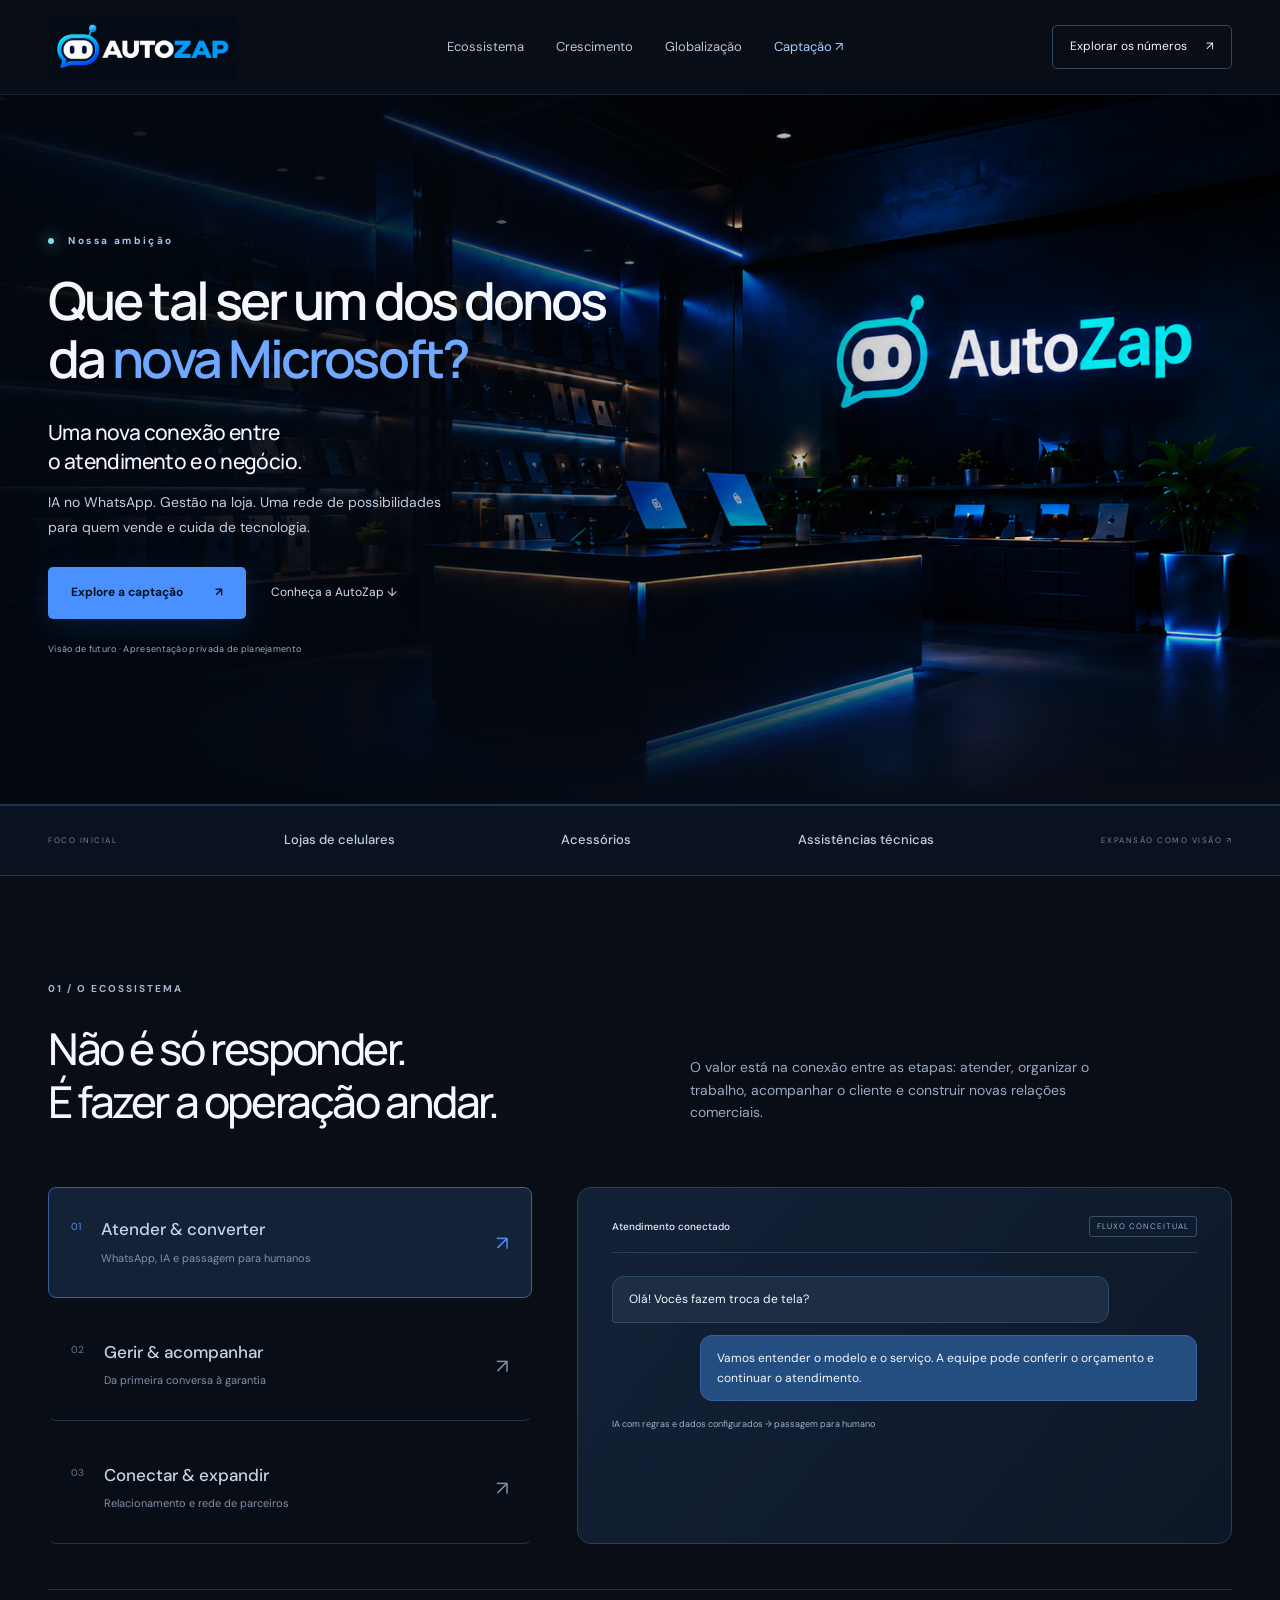
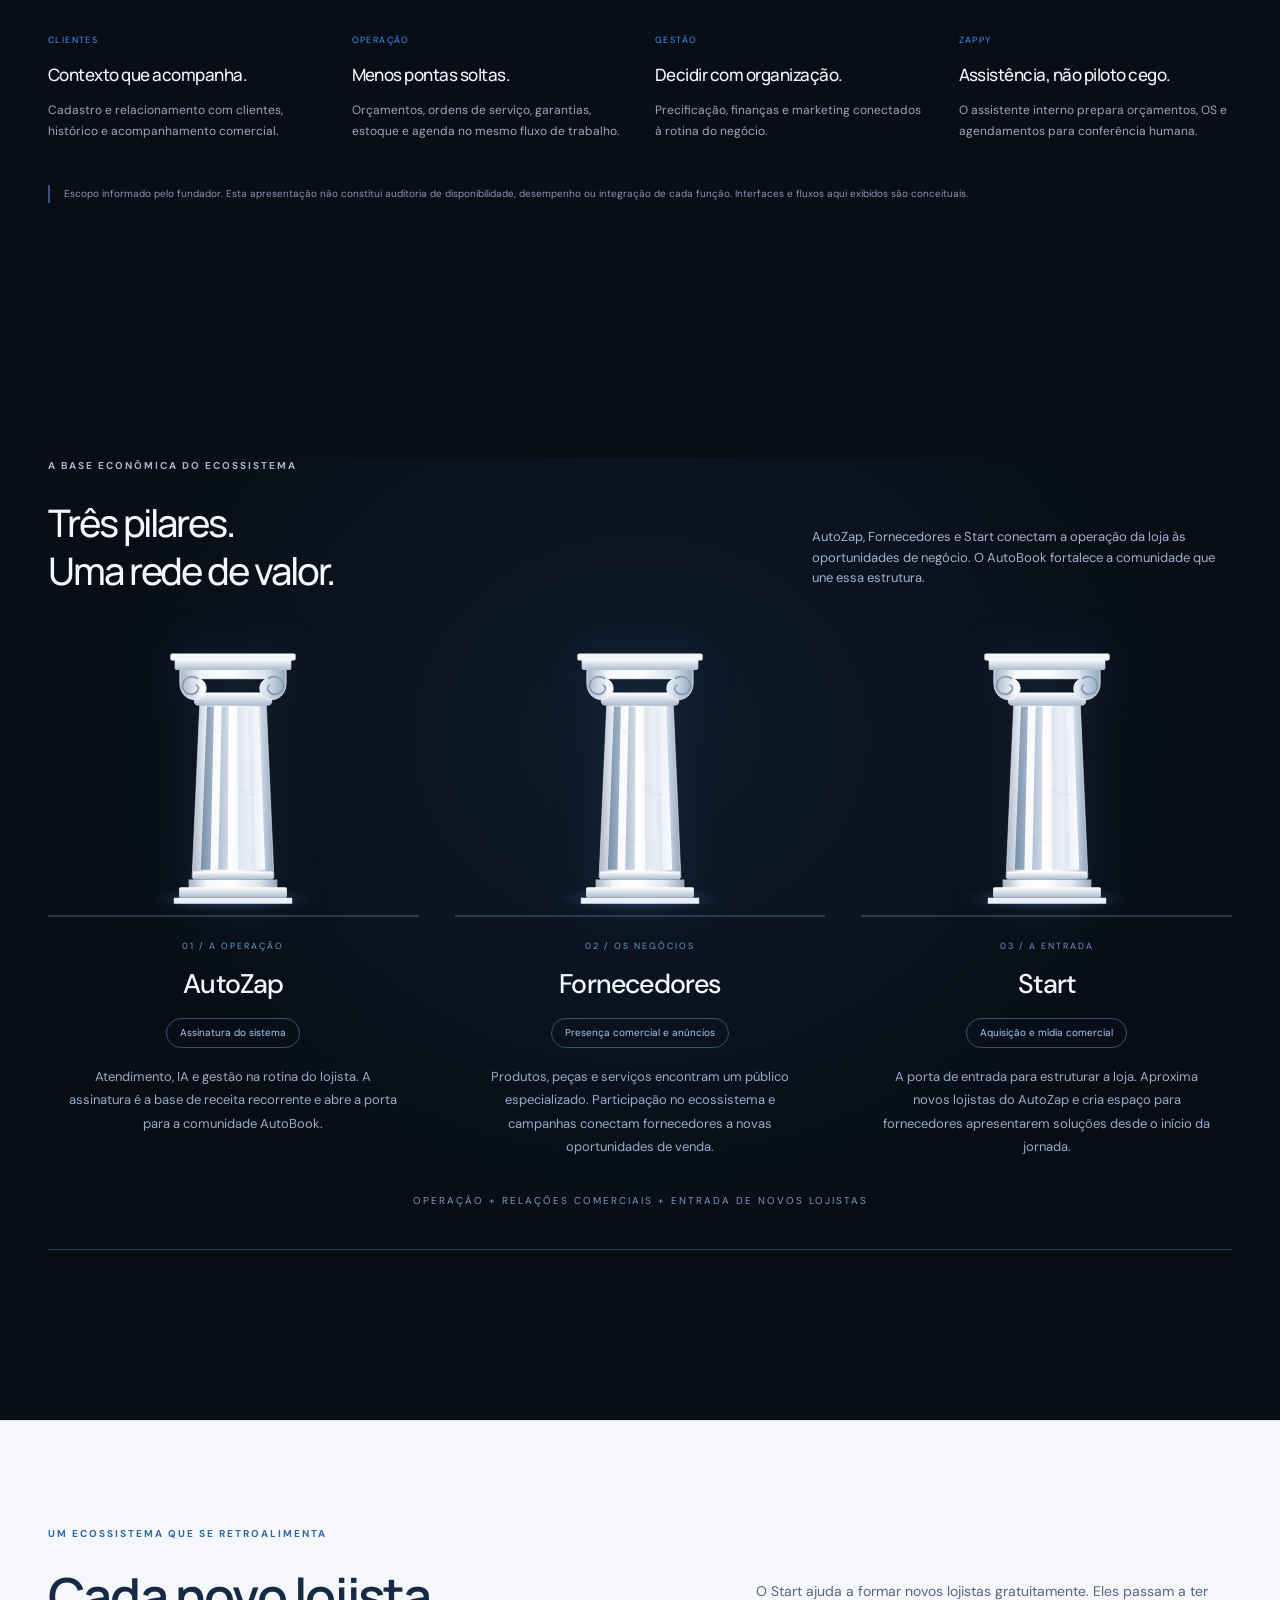
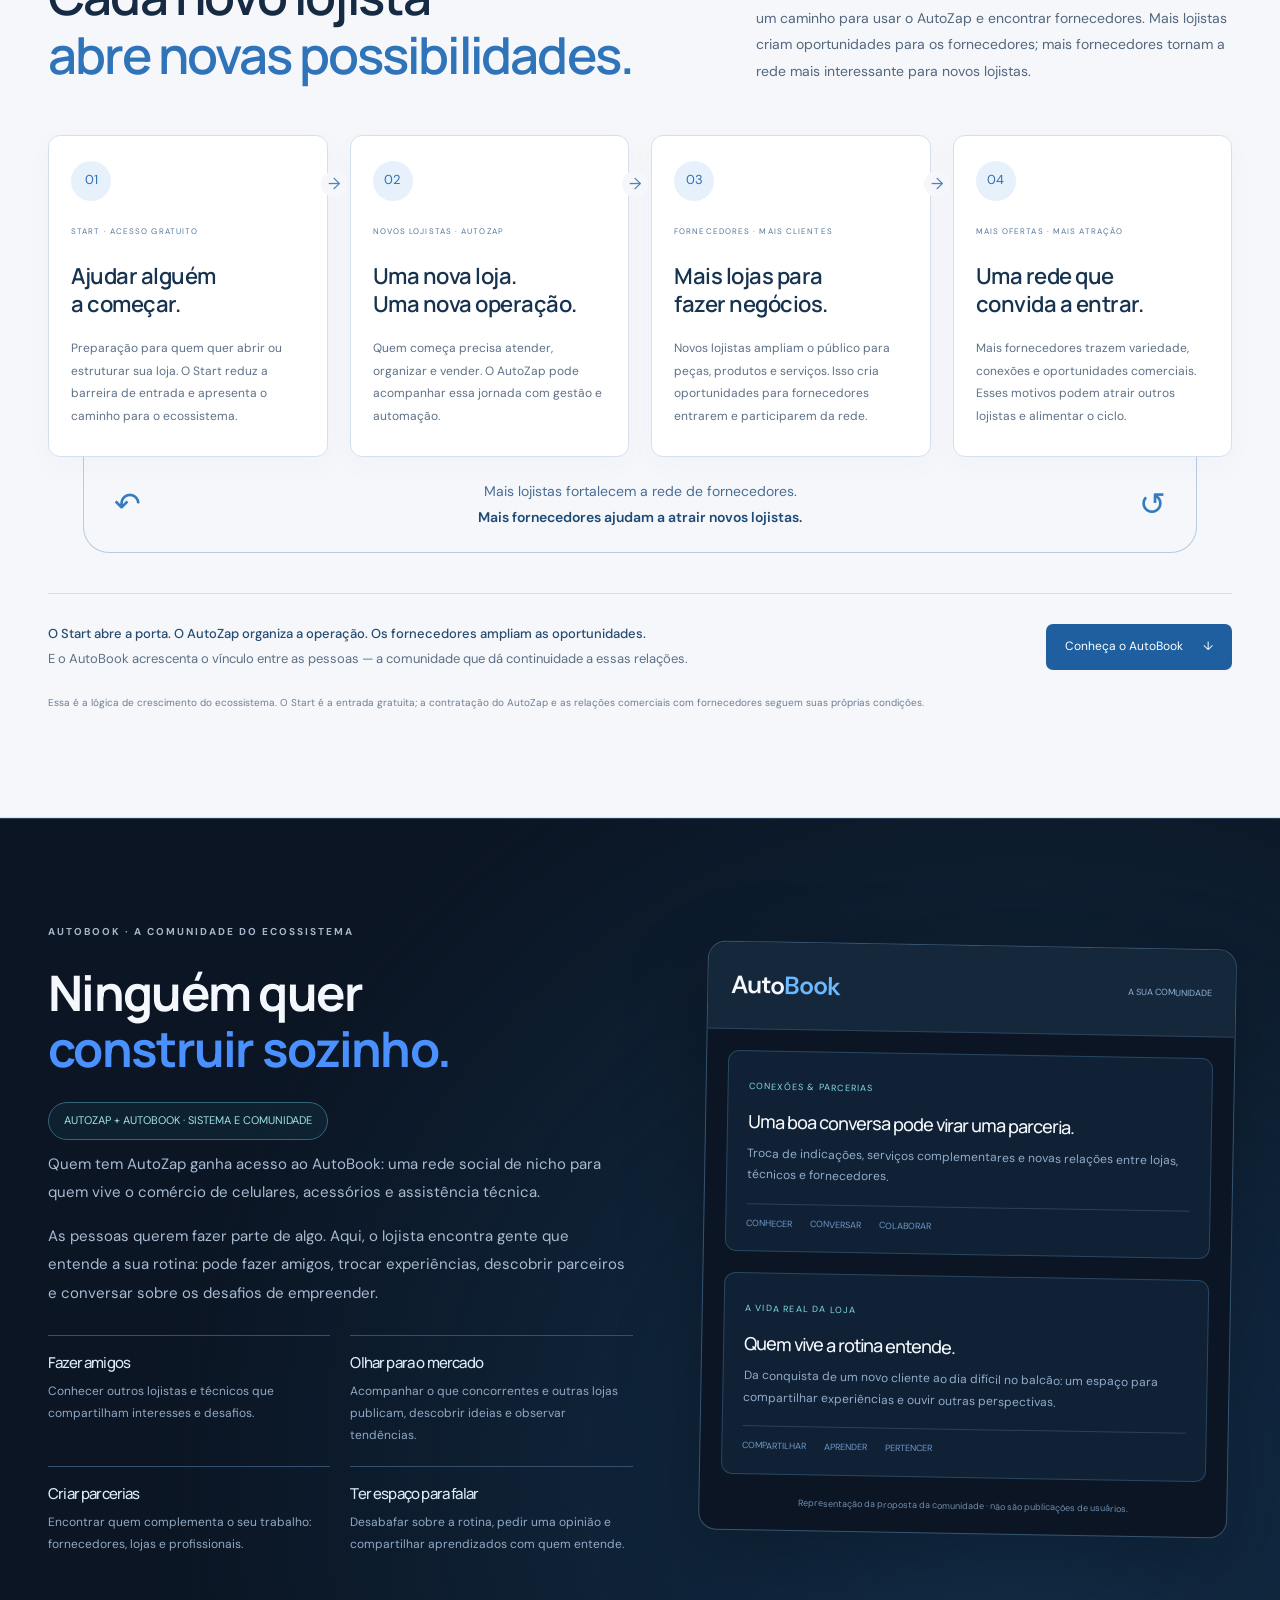
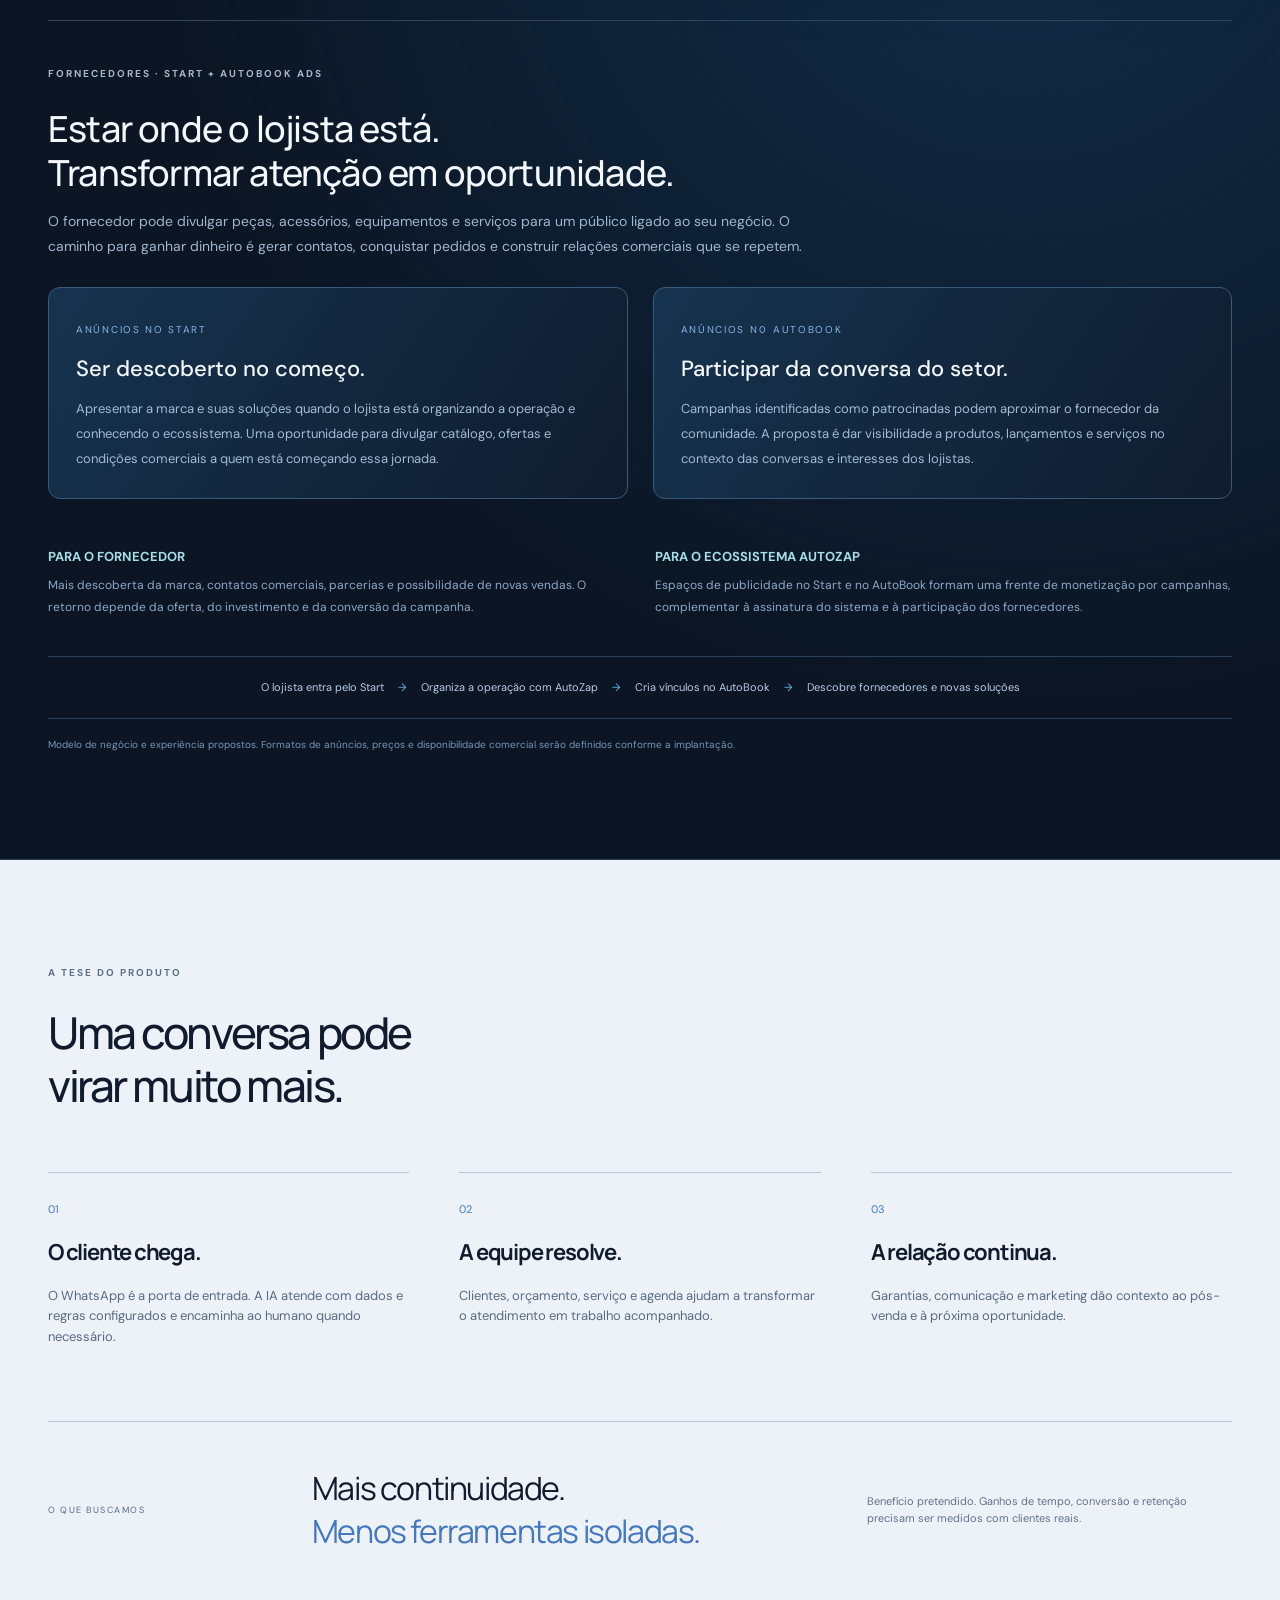
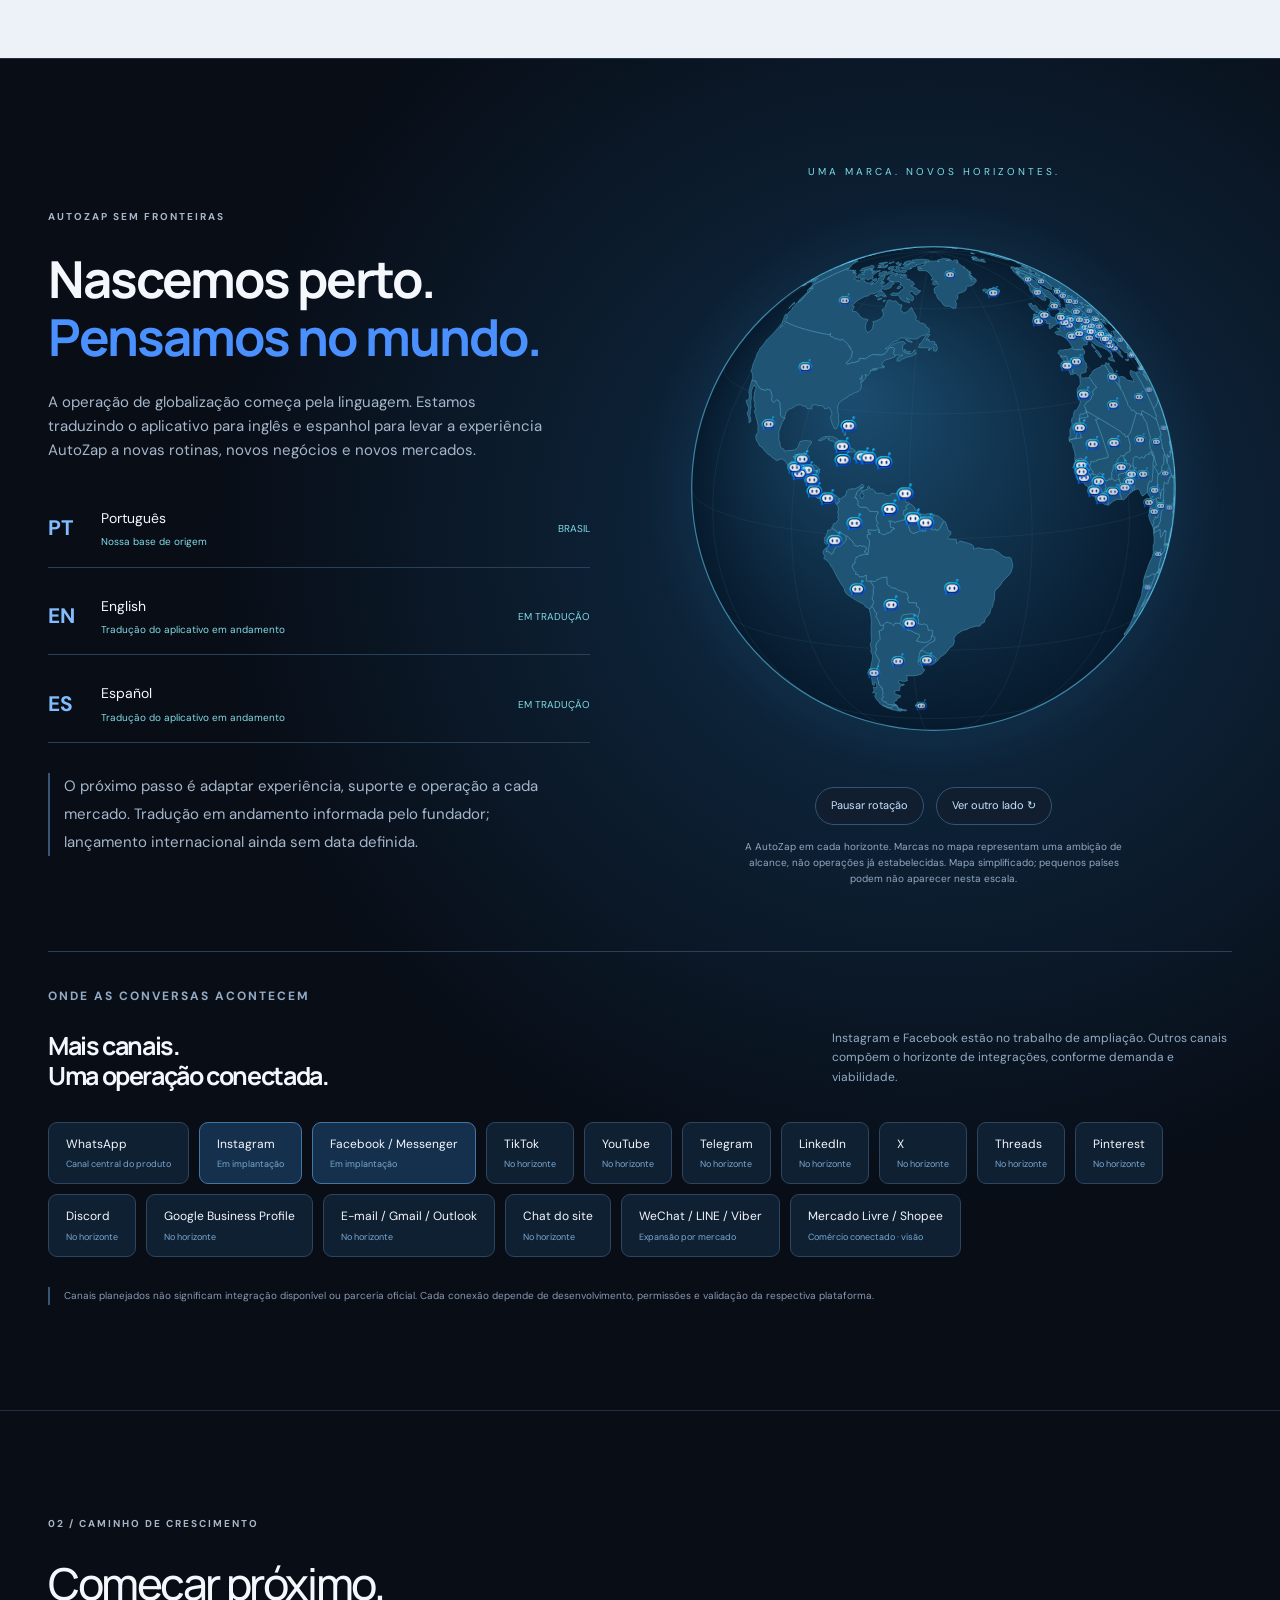
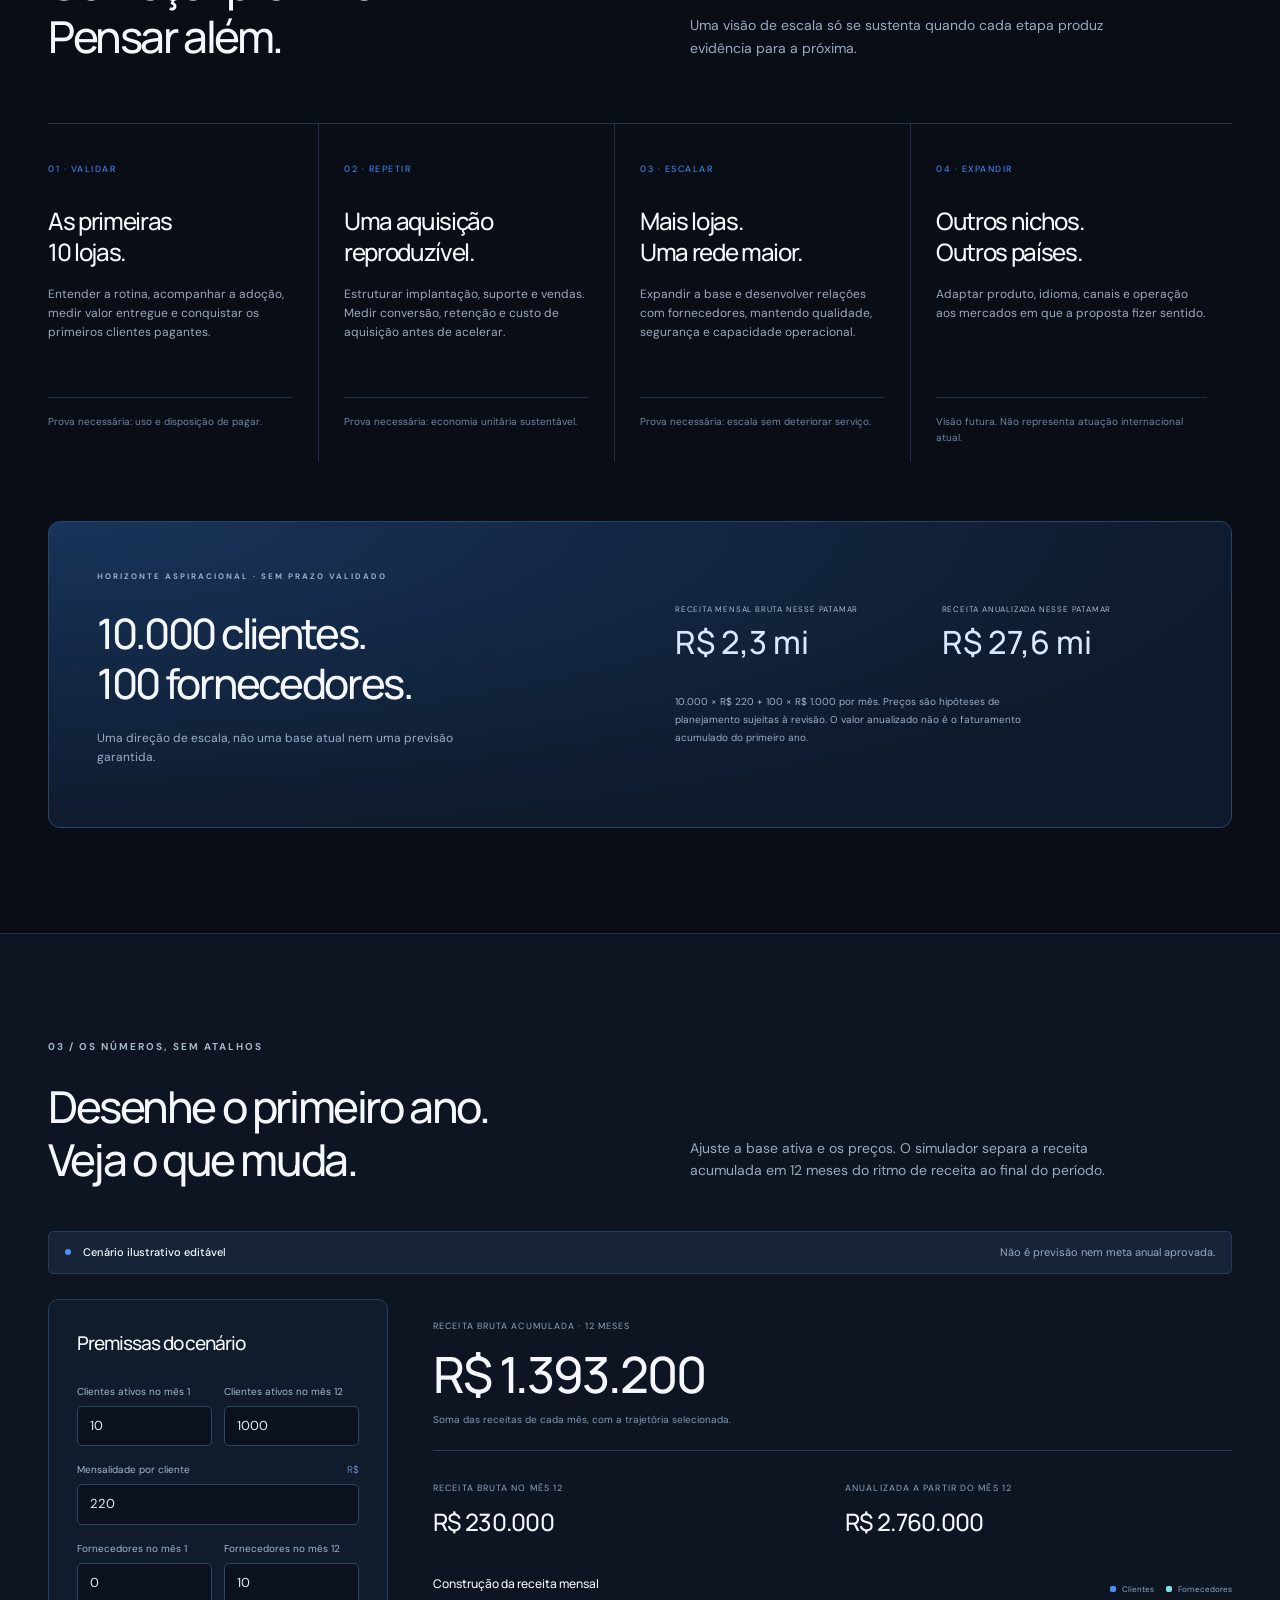
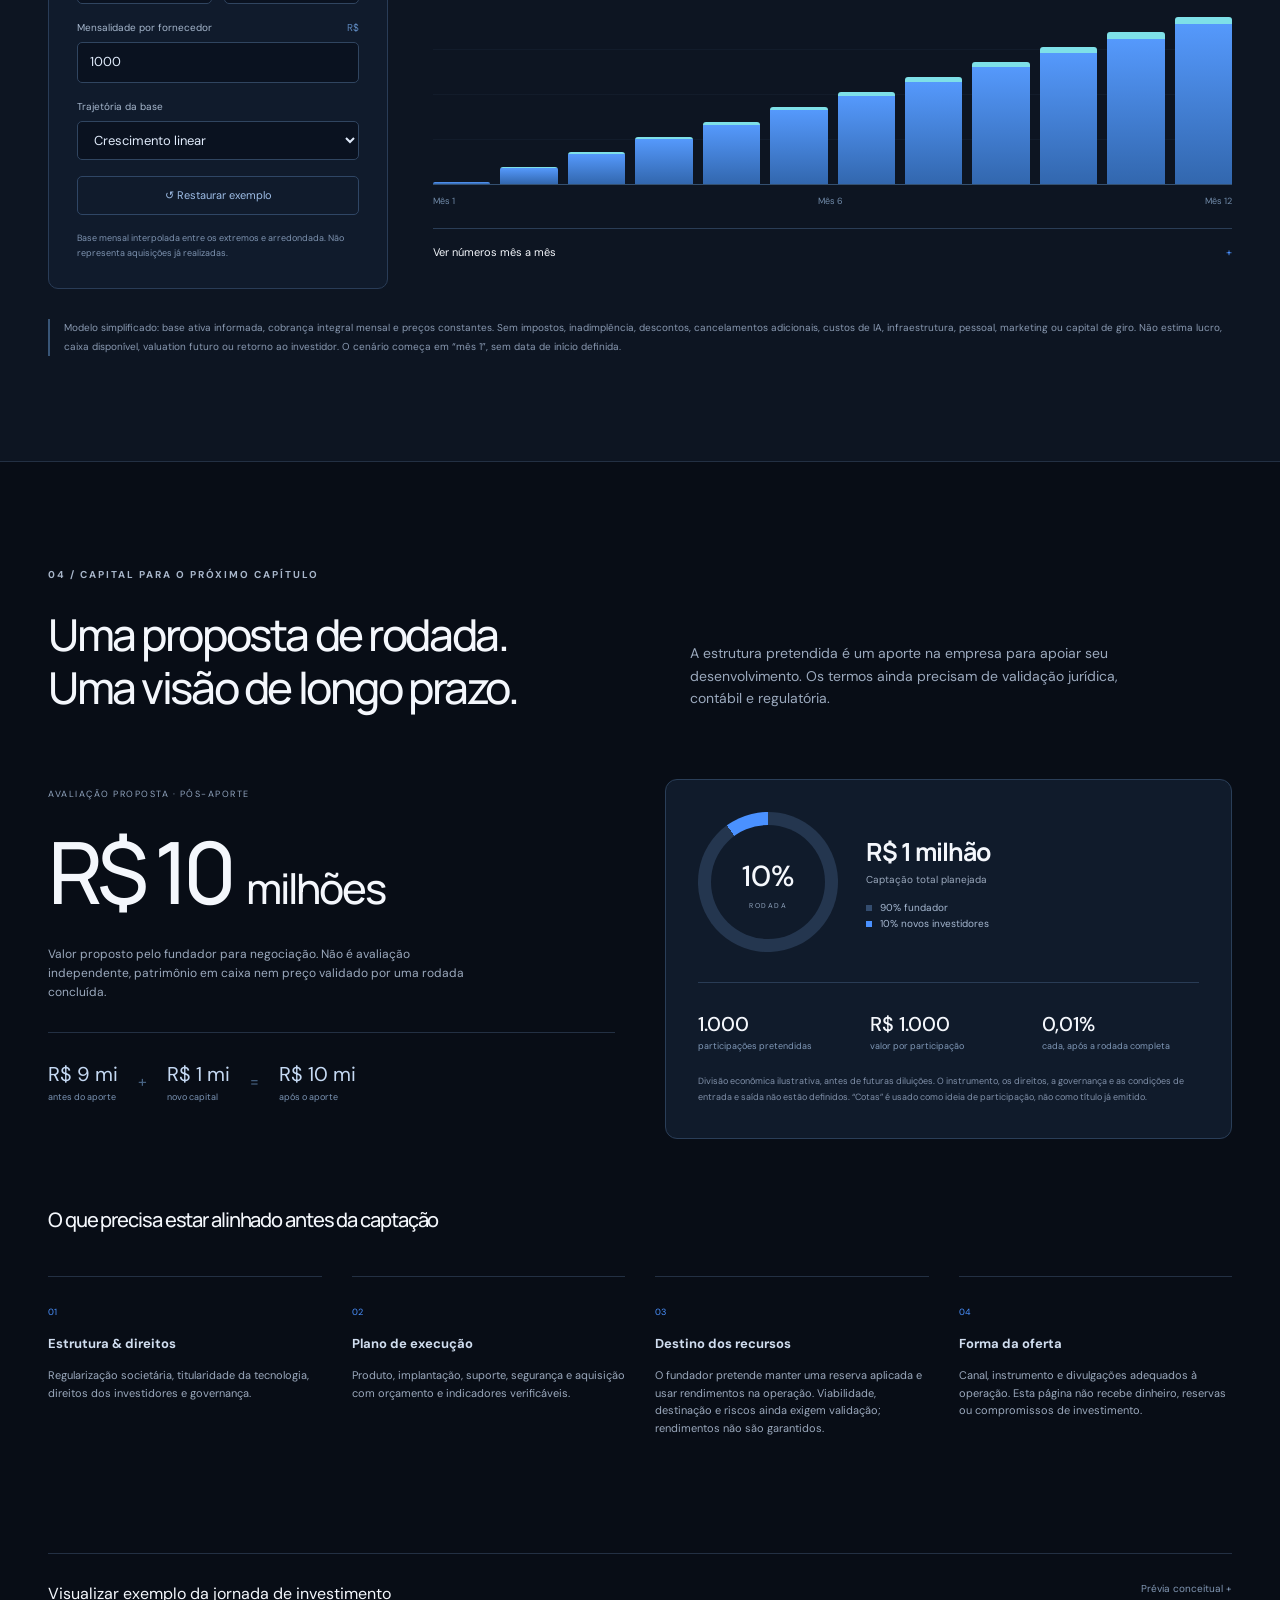
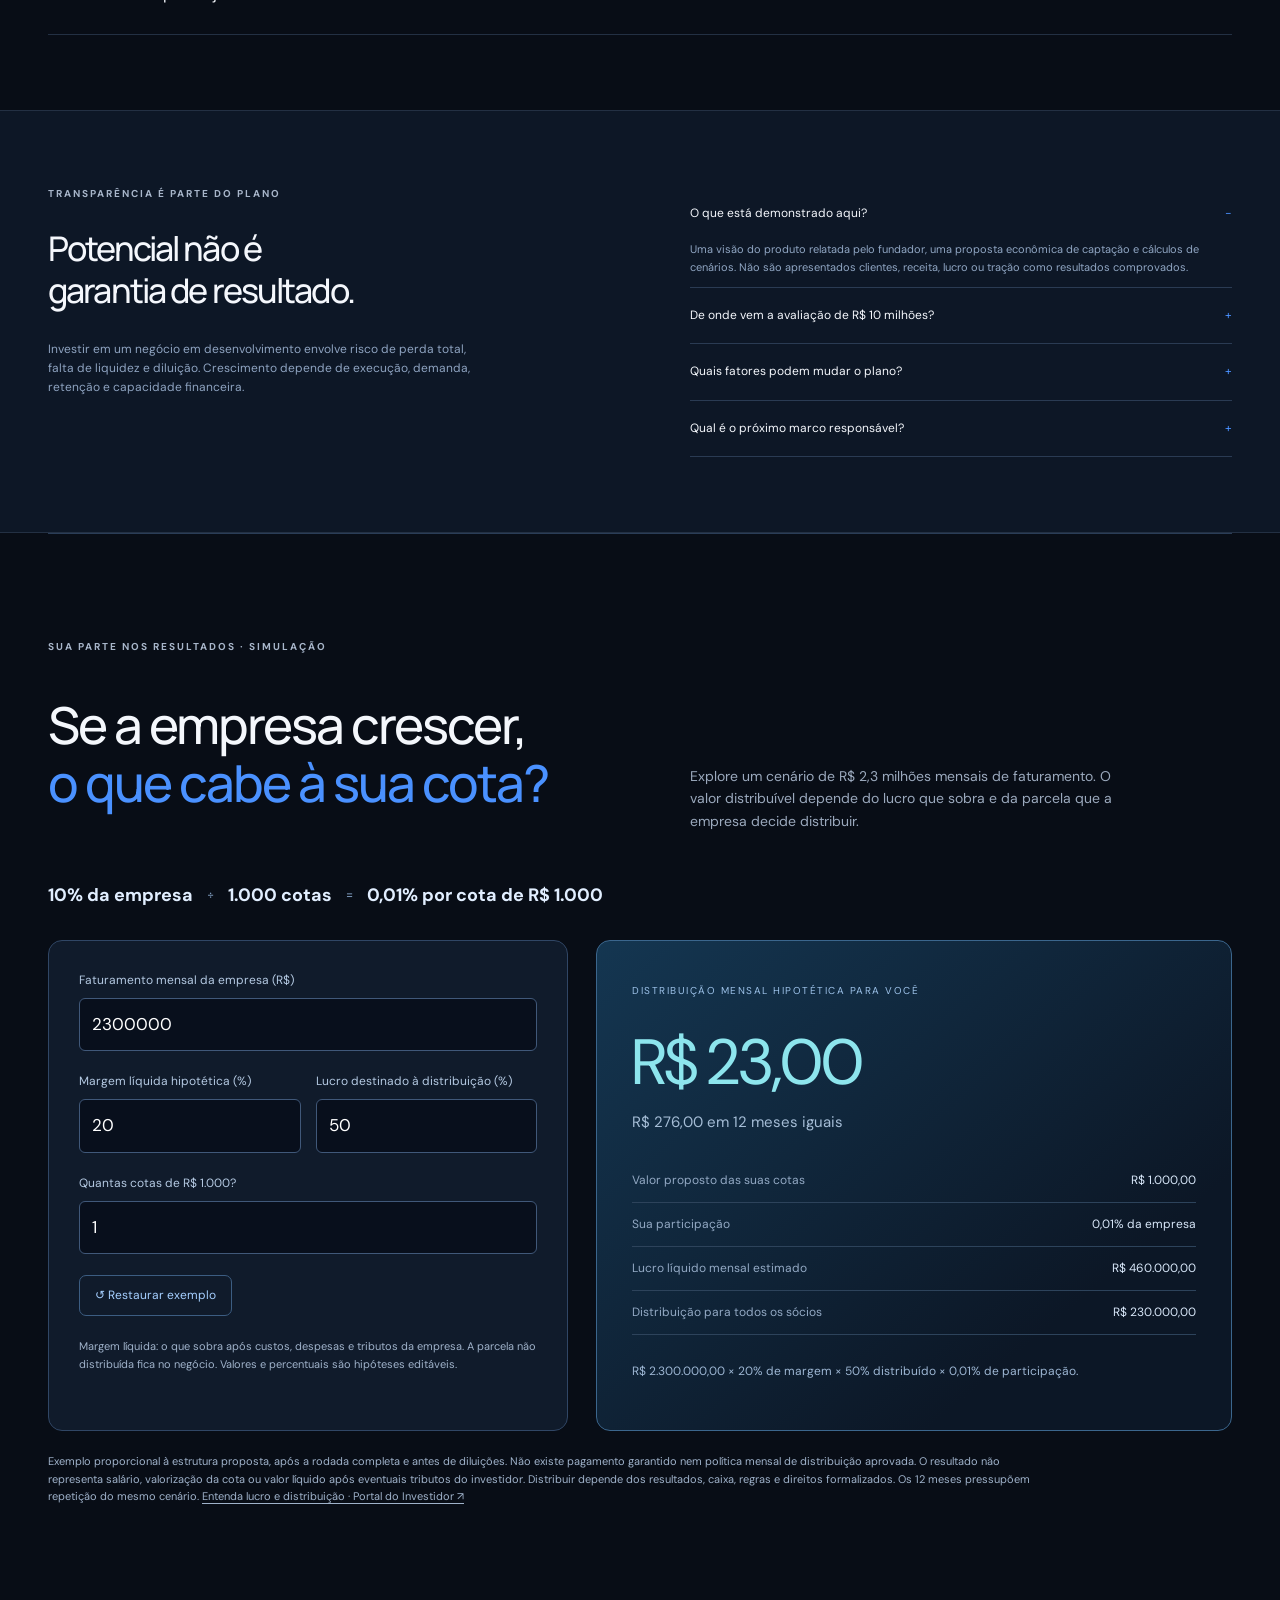
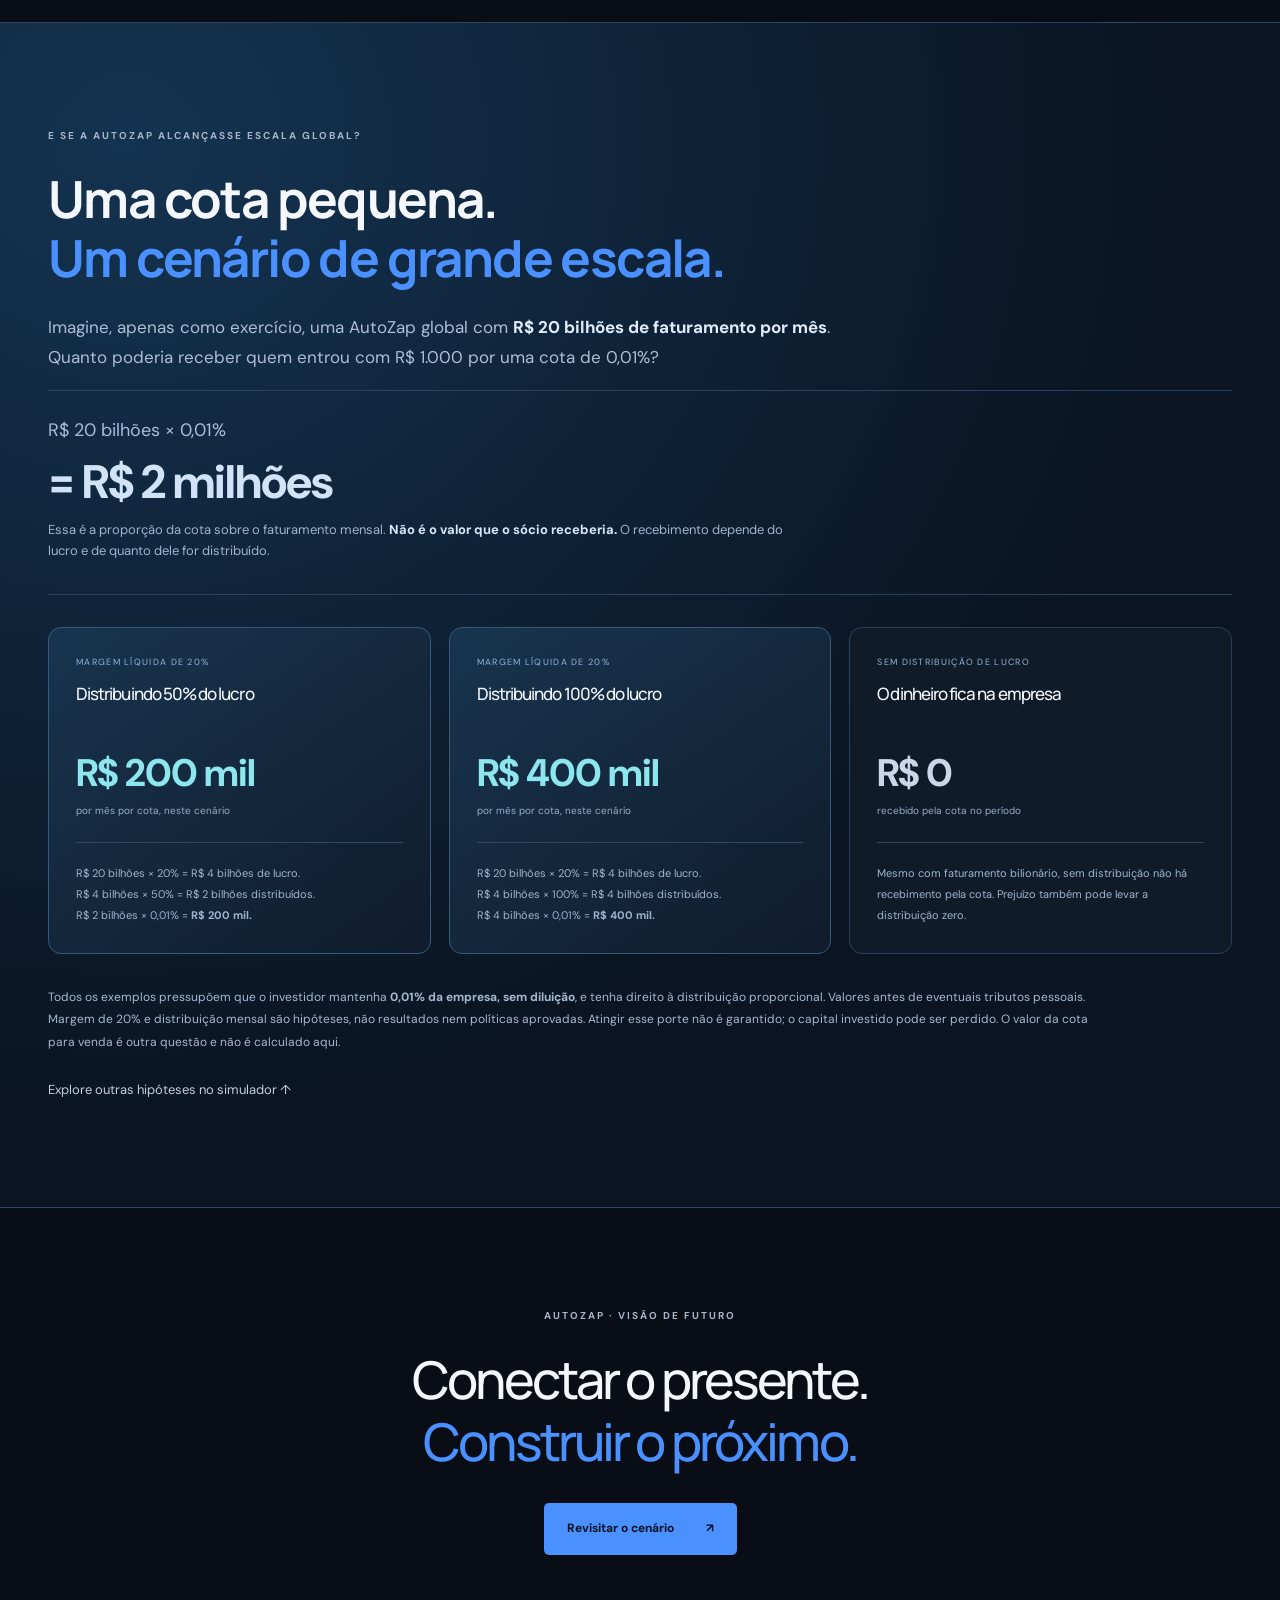
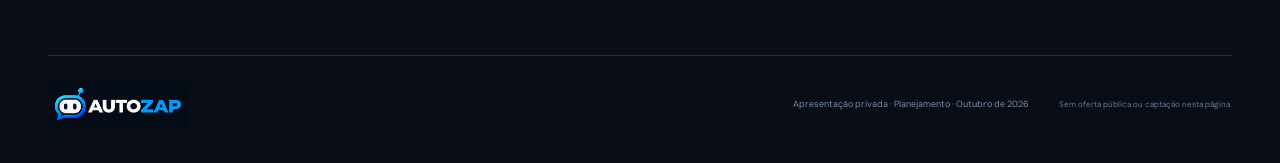
==== commit a05bd4f5: "Update document recipient and remove representative field" ====
--- a/index.html
+++ b/index.html
@@ -12,6 +12,6 @@
 <details class="optional-demo wrap" id="participar"><summary>Visualizar exemplo da jornada de investimento <span>Prévia conceitual +</span></summary><section class="participation-section section"><div class="wrap"><div class="section-heading"><p class="eyebrow">05 / UMA JORNADA COM CLAREZA</p><h2>Participar começa<br>por entender.</h2><p>Conheça como uma jornada de investimento poderia ser organizada. Transparência em cada etapa, sem atalhos entre pagar e ter direitos.</p></div><div class="demo-notice"><span class="demo-chip">PRÉVIA INTERATIVA</span><p>Ambiente demonstrativo: sem cadastro real, coleta de dados, pagamento, reserva ou emissão de participação.</p></div><div class="investment-demo"><aside class="demo-sidebar"><div class="demo-side-title"><span>JORNADA PROPOSTA</span><strong>Do interesse<br>à formalização.</strong></div><ol class="journey-steps" aria-label="Etapas da demonstração"><li><button data-stage="0" aria-current="step"><span>01</span><div>Identificação<small>Exemplo fictício</small></div></button></li><li><button data-stage="1"><span>02</span><div>Entendimento<small>Termos e riscos</small></div></button></li><li><button data-stage="2"><span>03</span><div>Documentação<small>Revisão e formalização</small></div></button></li><li><button data-stage="3"><span>04</span><div>Pagamento futuro<small>Canal a definir</small></div></button></li><li><button data-stage="4"><span>05</span><div>Direitos e registros<small>Após requisitos legais</small></div></button></li></ol><div class="demo-sidebar-note"><span>↗</span><p>O instrumento e a plataforma precisam ser definidos antes de uma operação real.</p></div></aside><div class="demo-main"><div class="demo-progress"><span id="stageLabel">ETAPA 01 / 05</span><span>SIMULAÇÃO · SEM TRANSAÇÃO</span></div><div id="journeyPanel" tabindex="-1"></div><div class="demo-navigation"><button type="button" id="journeyBack" class="back-button">← Voltar</button><button type="button" id="journeyNext" class="button primary">Explorar próxima etapa <span>→</span></button></div></div></div><p class="note">Este protótipo não oferece títulos, não aceita investidores e não realiza adequação de perfil. Qualquer operação dependerá de estrutura societária, instrumento, análise de elegibilidade e canal de oferta juridicamente adequados. Pagamento isolado não torna alguém sócio. <a href="https://conteudo.cvm.gov.br/legislacao/resolucoes/resol088.html" target="_blank" rel="noopener noreferrer" style="color:#9ec9ff;text-decoration:underline">Referência regulatória: CVM 88 ↗</a></p></div></section></details><section class="risk-section"><div class="wrap risk-inner"><div><p class="eyebrow">TRANSPARÊNCIA É PARTE DO PLANO</p><h2>Potencial não é<br>garantia de resultado.</h2><p>Investir em um negócio em desenvolvimento envolve risco de perda total, falta de liquidez e diluição. Crescimento depende de execução, demanda, retenção e capacidade financeira.</p></div><div class="risk-list"><details open><summary>O que está demonstrado aqui?</summary><p>Uma visão do produto relatada pelo fundador, uma proposta econômica de captação e cálculos de cenários. Não são apresentados clientes, receita, lucro ou tração como resultados comprovados.</p></details><details><summary>De onde vem a avaliação de R$ 10 milhões?</summary><p>É uma proposta de negociação: R$ 1 milhão de aporte por 10% implica R$ 10 milhões pós-aporte. A matemática não comprova valor de mercado nem assegura que investidores aceitarão os termos.</p></details><details><summary>Quais fatores podem mudar o plano?</summary><p>Aderência do produto, custos de IA e infraestrutura, concorrência, cancelamentos, segurança, requisitos regulatórios, necessidade de novos aportes e execução comercial podem alterar os cenários.</p></details><details><summary>Qual é o próximo marco responsável?</summary><p>Consolidar evidências de produto e primeiros clientes, validar preços e custos, fechar o plano operacional e definir a estrutura jurídica antes de qualquer divulgação de oferta ou recebimento de recursos.</p></details></div></div></section>
 <section class="wrap section owner-section" id="simulador-cota" aria-labelledby="ownerTitle"><div class="section-heading"><p class="eyebrow">SUA PARTE NOS RESULTADOS · SIMULAÇÃO</p><h2 id="ownerTitle">Se a empresa crescer,<br><span class="blue">o que cabe à sua cota?</span></h2><p>Explore um cenário de R$ 2,3 milhões mensais de faturamento. O valor distribuível depende do lucro que sobra e da parcela que a empresa decide distribuir.</p></div><div class="ownership-strip"><strong>10% da empresa</strong><span>÷</span><strong>1.000 cotas</strong><span>=</span><strong>0,01% por cota de R$ 1.000</strong></div><div class="owner-grid"><form id="ownerInputs" class="owner-inputs"><label for="ownerRevenue">Faturamento mensal da empresa (R$)<input id="ownerRevenue" type="number" min="0" max="1000000000000" step="1000" value="2300000"></label><div class="control-pair"><label for="ownerMargin">Margem líquida hipotética (%)<input id="ownerMargin" type="number" min="-100" max="100" step="1" value="20"></label><label for="ownerPayout">Lucro destinado à distribuição (%)<input id="ownerPayout" type="number" min="0" max="100" step="1" value="50"></label></div><label for="ownerUnits">Quantas cotas de R$ 1.000?<input id="ownerUnits" type="number" min="1" max="1000" step="1" value="1"></label><button type="button" id="ownerReset" class="owner-reset">↺ Restaurar exemplo</button><p class="owner-note">Margem líquida: o que sobra após custos, despesas e tributos da empresa. A parcela não distribuída fica no negócio. Valores e percentuais são hipóteses editáveis.</p></form><div class="owner-result" aria-live="polite" aria-atomic="true"><small>DISTRIBUIÇÃO MENSAL HIPOTÉTICA PARA VOCÊ</small><output id="ownerMonthly">R$ 23,00</output><p class="annual-result" id="ownerAnnual">R$ 276,00 em 12 meses iguais</p><dl><div><dt>Valor proposto das suas cotas</dt><dd id="ownerCapital">R$ 1.000,00</dd></div><div><dt>Sua participação</dt><dd id="ownerShare">0,01% da empresa</dd></div><div><dt>Lucro líquido mensal estimado</dt><dd id="ownerProfit">R$ 460.000,00</dd></div><div><dt>Distribuição para todos os sócios</dt><dd id="ownerDistributed">R$ 230.000,00</dd></div></dl><p class="owner-formula" id="ownerFormula"></p><p class="zero-note" id="ownerZero" hidden>Sem lucro positivo ou sem distribuição, o valor recebido neste cenário é zero.</p></div></div><p class="owner-note">Exemplo proporcional à estrutura proposta, após a rodada completa e antes de diluições. Não existe pagamento garantido nem política mensal de distribuição aprovada. O resultado não representa salário, valorização da cota ou valor líquido após eventuais tributos do investidor. Distribuir depende dos resultados, caixa, regras e direitos formalizados. Os 12 meses pressupõem repetição do mesmo cenário. <a href="https://www.gov.br/investidor/pt-br/investir/antes-de-investir/entenda-as-caracteristicas-dos-investimentos/renda-fixa-x-renda-variavel" target="_blank" rel="noopener noreferrer">Entenda lucro e distribuição · Portal do Investidor ↗</a></p></section><section class="section billion-section" id="cenario-global" aria-labelledby="billionTitle"><div class="wrap"><p class="eyebrow">E SE A AUTOZAP ALCANÇASSE ESCALA GLOBAL?</p><h2 id="billionTitle">Uma cota pequena.<br><span class="blue">Um cenário de grande escala.</span></h2><p class="billion-intro">Imagine, apenas como exercício, uma AutoZap global com <strong>R$ 20 bilhões de faturamento por mês</strong>. Quanto poderia receber quem entrou com R$ 1.000 por uma cota de 0,01%?</p><div class="billion-equation"><span>R$ 20 bilhões × 0,01%</span><strong>= R$ 2 milhões</strong><p>Essa é a proporção da cota sobre o faturamento mensal. <b>Não é o valor que o sócio receberia.</b> O recebimento depende do lucro e de quanto dele for distribuído.</p></div><div class="billion-cards"><article><p>MARGEM LÍQUIDA DE 20%</p><h3>Distribuindo 50% do lucro</h3><strong>R$ 200 mil<span>por mês por cota, neste cenário</span></strong><div>R$ 20 bilhões × 20% = R$ 4 bilhões de lucro.<br>R$ 4 bilhões × 50% = R$ 2 bilhões distribuídos.<br>R$ 2 bilhões × 0,01% = <b>R$ 200 mil.</b></div></article><article><p>MARGEM LÍQUIDA DE 20%</p><h3>Distribuindo 100% do lucro</h3><strong>R$ 400 mil<span>por mês por cota, neste cenário</span></strong><div>R$ 20 bilhões × 20% = R$ 4 bilhões de lucro.<br>R$ 4 bilhões × 100% = R$ 4 bilhões distribuídos.<br>R$ 4 bilhões × 0,01% = <b>R$ 400 mil.</b></div></article><article class="billion-zero"><p>SEM DISTRIBUIÇÃO DE LUCRO</p><h3>O dinheiro fica na empresa</h3><strong>R$ 0<span>recebido pela cota no período</span></strong><div>Mesmo com faturamento bilionário, sem distribuição não há recebimento pela cota. Prejuízo também pode levar a distribuição zero.</div></article></div><p class="billion-conditions">Todos os exemplos pressupõem que o investidor mantenha <strong>0,01% da empresa, sem diluição</strong>, e tenha direito à distribuição proporcional. Valores antes de eventuais tributos pessoais. Margem de 20% e distribuição mensal são hipóteses, não resultados nem políticas aprovadas. Atingir esse porte não é garantido; o capital investido pode ser perdido. O valor da cota para venda é outra questão e não é calculado aqui.</p><a class="text-link" href="#simulador-cota">Explore outras hipóteses no simulador ↑</a></div></section><section class="wrap closing"><p class="eyebrow">AUTOZAP · VISÃO DE FUTURO</p><h2>Conectar o presente.<br><span class="blue">Construir o próximo.</span></h2><a href="#simulador" class="button primary">Revisitar o cenário <span>↗</span></a></section></div><section id="fundraisingView" class="fundraising-view wrap" hidden aria-labelledby="fundraisingTitle"><a href="#conteudo" class="back-to-site">← Voltar à apresentação</a><div class="fundraising-heading"><div><p class="eyebrow">AUTOZAP / CAPTAÇÃO</p><h1 id="fundraisingTitle">O próximo capítulo.<br><span class="blue">Começa com uma escolha.</span></h1><p>Explore a estrutura proposta e organize sua intenção de participação.</p></div><span class="connection-status" id="connectionStatus">Em preparação · prévia do fluxo</span></div><div class="raise-facts"><div><small>RODADA PLANEJADA</small><strong>R$ 1 milhão</strong></div><div><small>PARTICIPAÇÃO PROPOSTA</small><strong>10% da empresa</strong></div><div><small>AVALIAÇÃO PÓS-APORTE</small><strong>R$ 10 milhões</strong></div></div><div class="raise-workspace"><aside class="raise-summary"><span class="eyebrow">SUA SELEÇÃO</span><h2>Construa sua<br>participação.</h2><label for="unitQuantity">Quantidade de participações</label><div class="quantity-control"><button type="button" id="quantityLess" aria-label="Diminuir quantidade">−</button><input id="unitQuantity" type="number" min="1" max="1000" step="1" value="1"><button type="button" id="quantityMore" aria-label="Aumentar quantidade">+</button></div><div class="quantity-presets"><button type="button" data-units="1">1</button><button type="button" data-units="5">5</button><button type="button" data-units="10">10</button><button type="button" data-units="25">25</button></div><dl><div><dt>Valor unitário proposto</dt><dd>R$ 1.000</dd></div><div><dt>Total da seleção</dt><dd id="selectedTotal">R$ 1.000</dd></div><div><dt>Fração econômica proposta</dt><dd id="selectedPercent">0,01%</dd></div></dl><p class="selection-note">Após a rodada completa de 1.000 participações, antes de futuras diluições. Selecionar não reserva cotas nem cria compromisso.</p></aside><div class="raise-process" id="raiseProcess"><nav class="raise-steps" aria-label="Etapas da captação"><button type="button" data-raise-step="0" aria-current="step"><b>01</b> Cadastro</button><button type="button" data-raise-step="1"><b>02</b> Documentação</button><button type="button" data-raise-step="2"><b>03</b> Pagamento</button></nav><p id="raiseFeedback" class="raise-feedback" role="status"></p>
 <div class="raise-step" data-raise-panel="0"><p class="eyebrow">01 / SUA PARTICIPAÇÃO COMEÇA AQUI</p><h2>Vamos nos conhecer.</h2><p>Selecione a quantidade de cotas e preencha seus dados para conferir o documento da sua participação.</p><form id="registrationForm"><label for="interestName">Nome completo<input id="interestName" type="text" autocomplete="name" placeholder="Seu nome completo" minlength="5" maxlength="120" pattern=".*\s+.*" required></label><label for="interestEmail">E-mail<input id="interestEmail" type="email" autocomplete="email" placeholder="seu@email.com" maxlength="180" required></label><p class="local-only" id="dataInformation">Nesta prévia, os dados ficam somente na memória do navegador. Não são enviados ou salvos.</p><label class="consent"><input id="dataConsent" type="checkbox" required>Li as informações sobre meus dados e entendo as etapas de documentação e pagamento.</label><button type="submit" class="button primary" id="registrationSubmit">Conferir prévia do documento</button></form></div>
-<div class="raise-step" data-raise-panel="1" hidden><p class="eyebrow">02 / DOCUMENTAÇÃO</p><h2 id="documentTitle">Tudo por escrito.</h2><p>Confira seu nome, a quantidade de cotas, o valor e a participação correspondente.</p><p class="local-only" id="previewNote">Modelo com logo, CNPJ e assinatura da empresa. A razão social, o representante e os termos da participação ainda precisam ser concluídos.</p><div class="document-preview"><pre id="documentText" hidden></pre><iframe id="documentFrame" title="Documento AutoZap com assinatura da empresa" sandbox="" referrerpolicy="no-referrer"></iframe></div><div class="raise-actions"><button type="button" id="downloadText">Baixar TXT ↓</button><button type="button" id="printDocument">Versão para impressão ↗</button></div><div class="upload-zone"><h3>Assine e envie uma foto.</h3><p class="local-only" id="documentHelp">O envio será habilitado quando o documento final estiver disponível. Foto legível em PNG ou JPEG, até 8 MB.</p><label for="documentUpload">Foto do documento assinado<input id="documentUpload" type="file" accept="image/png,image/jpeg" disabled></label><button type="button" class="button primary" id="documentSend" disabled>Enviar documento</button></div><button type="button" class="button primary" id="paymentProceed" hidden>Continuar para pagamento →</button></div>
+<div class="raise-step" data-raise-panel="1" hidden><p class="eyebrow">02 / DOCUMENTAÇÃO</p><h2 id="documentTitle">Tudo por escrito.</h2><p>Confira seu nome, a quantidade de cotas, o valor e a participação correspondente.</p><p class="local-only" id="previewNote">Modelo com logo, CNPJ e assinatura da empresa. A razão social e os termos da participação ainda precisam ser concluídos.</p><div class="document-preview"><pre id="documentText" hidden></pre><iframe id="documentFrame" title="Documento AutoZap com assinatura da empresa" sandbox="" referrerpolicy="no-referrer"></iframe></div><div class="raise-actions"><button type="button" id="downloadText">Baixar TXT ↓</button><button type="button" id="printDocument">Versão para impressão ↗</button></div><div class="upload-zone"><h3>Assine e envie uma foto.</h3><p class="local-only" id="documentHelp">O envio será habilitado quando o documento final estiver disponível. Foto legível em PNG ou JPEG, até 8 MB.</p><label for="documentUpload">Foto do documento assinado<input id="documentUpload" type="file" accept="image/png,image/jpeg" disabled></label><button type="button" class="button primary" id="documentSend" disabled>Enviar documento</button></div><button type="button" class="button primary" id="paymentProceed" hidden>Continuar para pagamento →</button></div>
 <div class="raise-step" data-raise-panel="2" hidden><p class="eyebrow">03 / PAGAMENTO</p><h2>Seu próximo passo.</h2><p id="paymentState">Aguardando documentação.</p><div class="payment-selection"><span>VALOR TOTAL</span><strong id="paymentTotal">R$ 1.000,00</strong><small id="paymentFraction">1 cota · 0,01%</small></div><p id="paymentWaiting" class="local-only">O Pix é disponibilizado depois da conferência do documento assinado.</p><div id="pixDetails" hidden><h3>Pix da empresa</h3><p>Destinatário: <strong id="pixRecipient"></strong></p><label for="pixKey">Chave Pix<input class="payment-key" id="pixKey" readonly></label><button class="raise-secondary" type="button" id="copyPix">Copiar chave Pix</button><p class="local-only">Confira o destinatário e pague exatamente o valor acima. O comprovante será conferido antes da liberação.</p><label for="receiptUpload">Foto do comprovante<input id="receiptUpload" type="file" accept="image/png,image/jpeg" disabled></label><button class="button primary" type="button" id="receiptSend" disabled>Enviar comprovante</button></div><div class="membership-callout" id="memberAccess" hidden><h3>Sua participação está confirmada.</h3><p>Consulte seu nome, a data de confirmação e suas cotas na área Sócios AutoZap.</p><a class="button primary" id="memberLink" href="socios.html">Acessar Sócios AutoZap →</a></div></div>
-<div class="raise-step tracking-box" id="orderTracking" hidden><strong id="orderState"></strong><small id="orderReference"></small><p>Guarde seu link privado para voltar a esta solicitação. Quem tiver o link poderá acessar seus dados; não o compartilhe.</p><label for="accessLink">Link de acompanhamento<input id="accessLink" readonly></label><div class="raise-actions"><button type="button" id="saveAccess">Salvar meu acesso</button><button type="button" id="refreshOrder">Atualizar situação ↻</button></div></div><p id="raiseAnnouncement" class="sr-only" aria-live="polite"></p></div></div><p class="note">Estrutura econômica proposta, sujeita à formalização e às condições da operação. Esta página não recebe recursos nem oferece aquisição disponível. Não há garantia de crescimento, lucro ou retorno. <a href="#capital" class="text-link">Revisar proposta e condições ↗</a></p></section></main><footer class="wrap"><a class="brand" href="#"><img class="clean-brand-logo" src="assets/autozap-logo-clean.png" alt="AutoZap" width="2160" height="728"></a><p>Apresentação privada · Planejamento · Outubro de 2026</p><span>Sem oferta pública ou captação nesta página.</span></footer><script src="app.js"></script><script src="captacao-config.js?v=flow1"></script><script src="captacao-documento.js?v=doc2"></script><script src="captacao.js?v=doc2"></script><script src="expansion.js?v=autorotate2"></script><pre id="draftPrint" class="draft-print"></pre></body></html>
+<div class="raise-step tracking-box" id="orderTracking" hidden><strong id="orderState"></strong><small id="orderReference"></small><p>Guarde seu link privado para voltar a esta solicitação. Quem tiver o link poderá acessar seus dados; não o compartilhe.</p><label for="accessLink">Link de acompanhamento<input id="accessLink" readonly></label><div class="raise-actions"><button type="button" id="saveAccess">Salvar meu acesso</button><button type="button" id="refreshOrder">Atualizar situação ↻</button></div></div><p id="raiseAnnouncement" class="sr-only" aria-live="polite"></p></div></div><p class="note">Estrutura econômica proposta, sujeita à formalização e às condições da operação. Esta página não recebe recursos nem oferece aquisição disponível. Não há garantia de crescimento, lucro ou retorno. <a href="#capital" class="text-link">Revisar proposta e condições ↗</a></p></section></main><footer class="wrap"><a class="brand" href="#"><img class="clean-brand-logo" src="assets/autozap-logo-clean.png" alt="AutoZap" width="2160" height="728"></a><p>Apresentação privada · Planejamento · Outubro de 2026</p><span>Sem oferta pública ou captação nesta página.</span></footer><script src="app.js"></script><script src="captacao-config.js?v=flow1"></script><script src="captacao-documento.js?v=doc2"></script><script src="captacao.js?v=doc3"></script><script src="expansion.js?v=autorotate2"></script><pre id="draftPrint" class="draft-print"></pre></body></html>
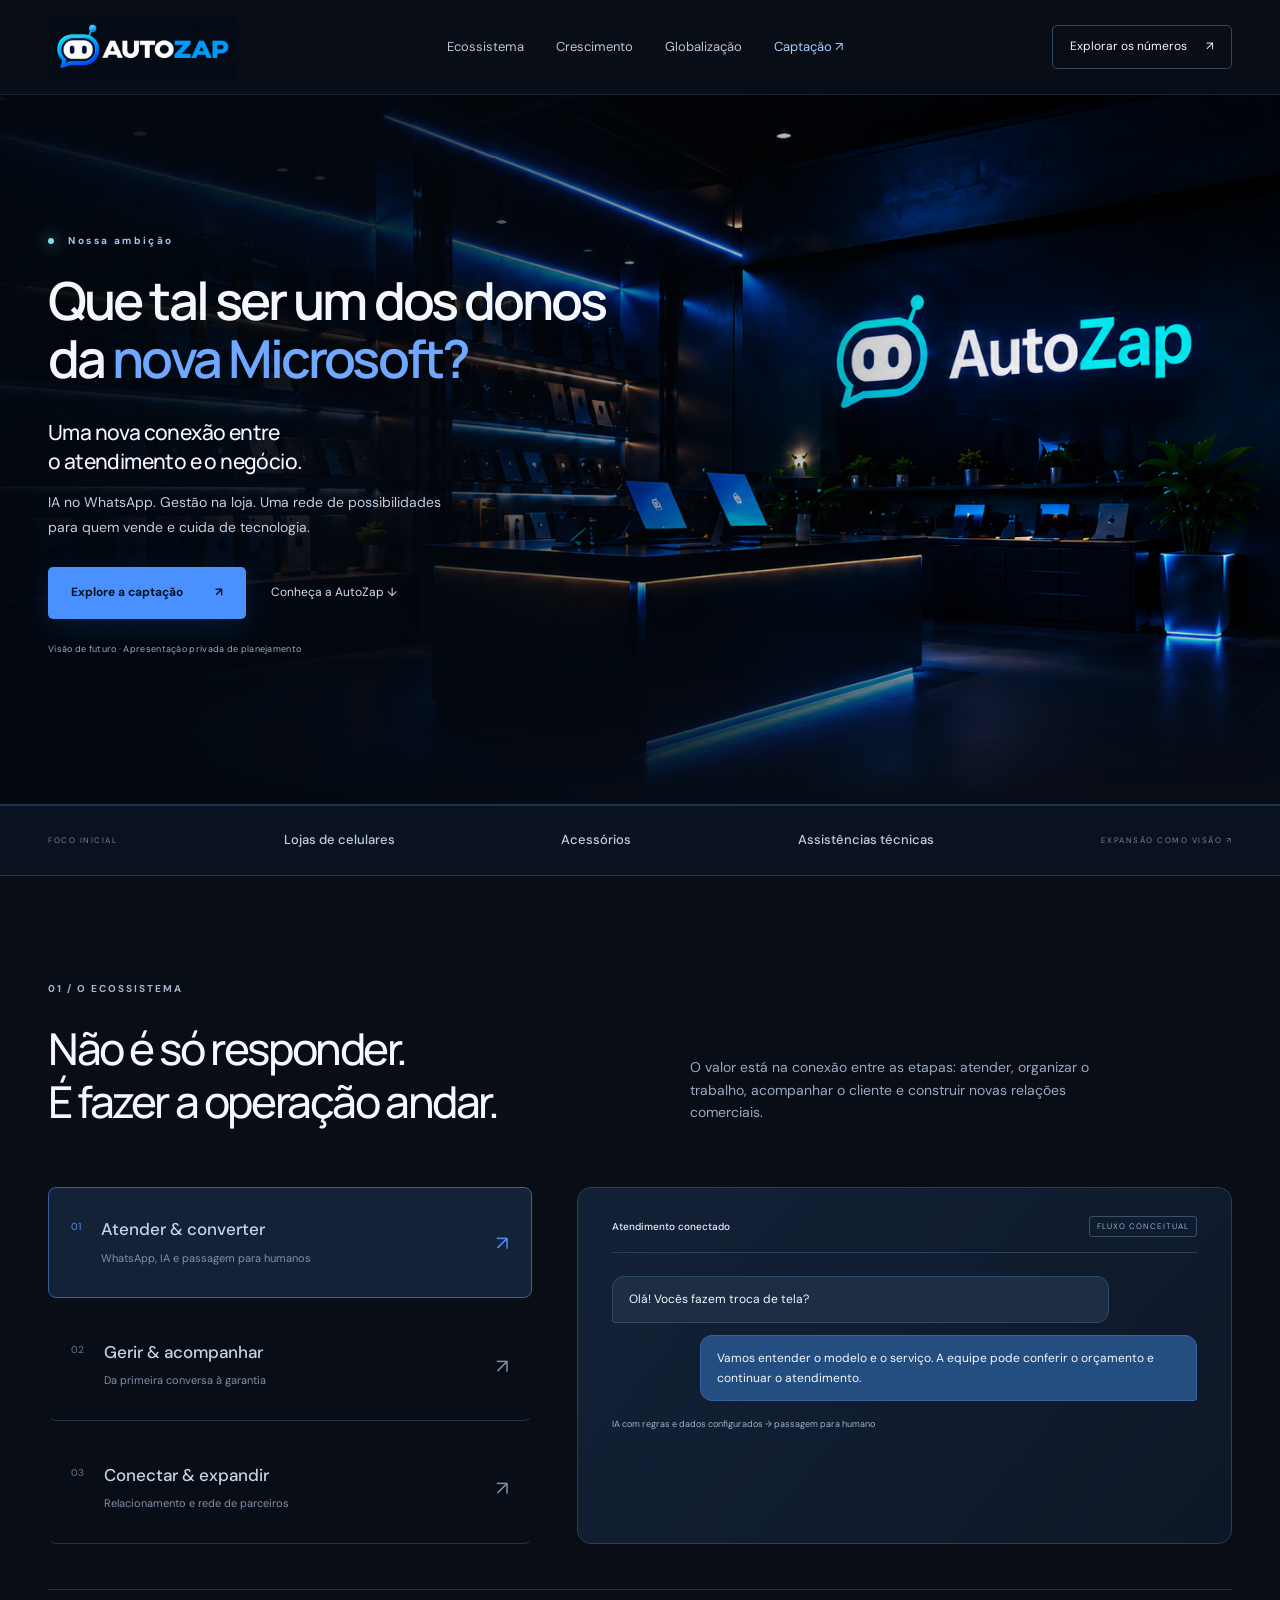
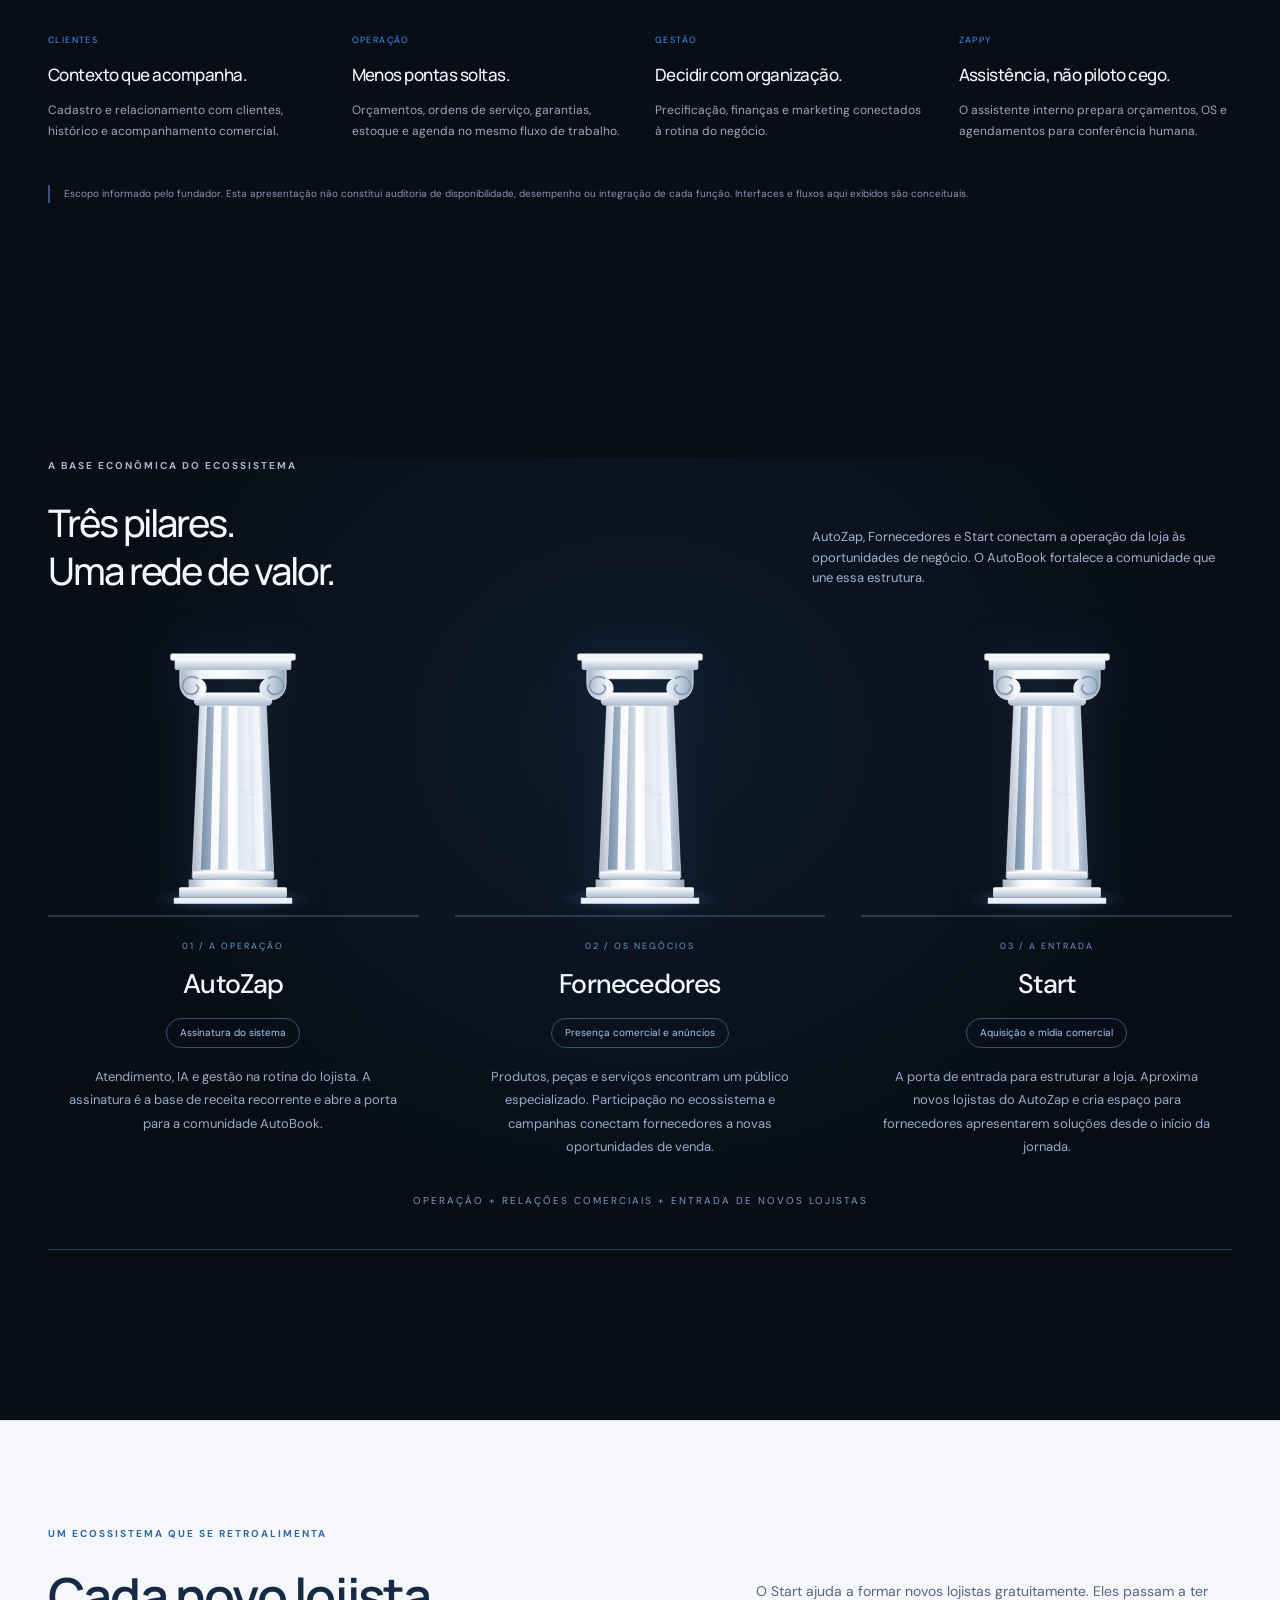
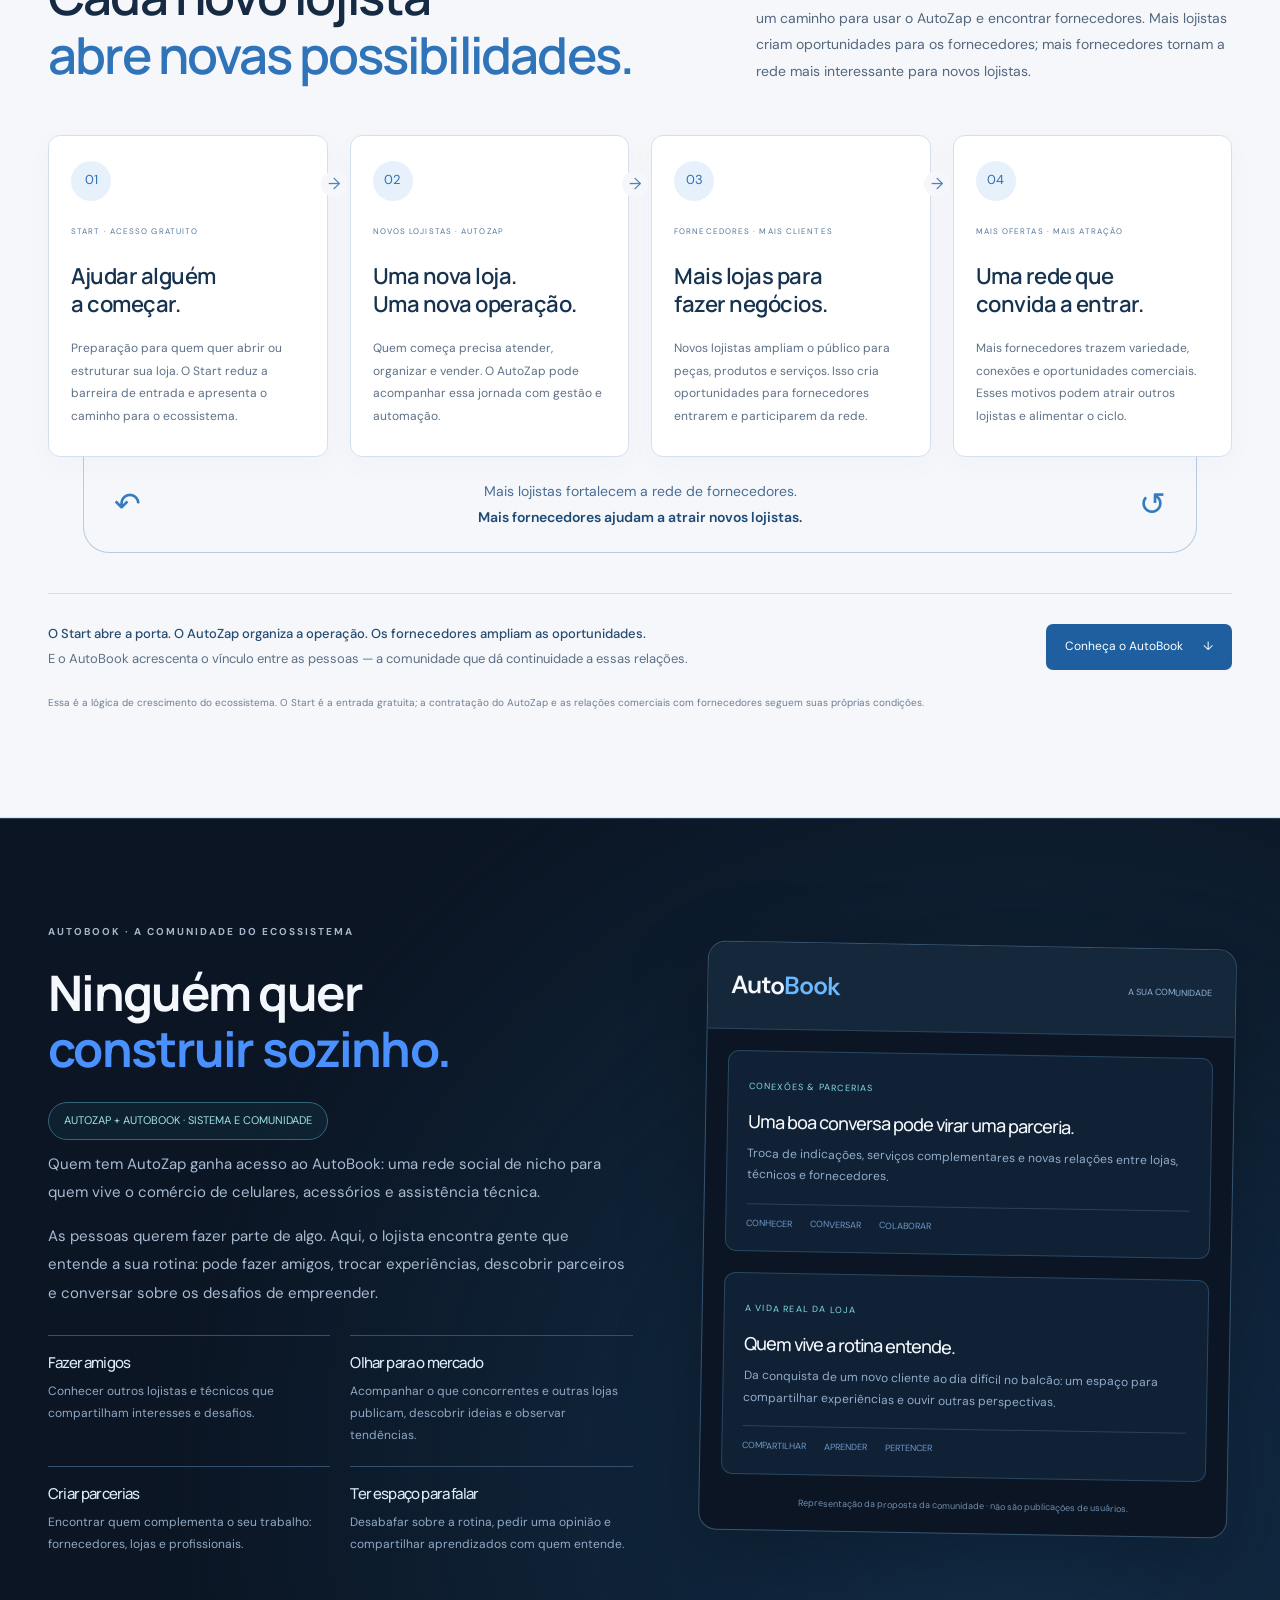
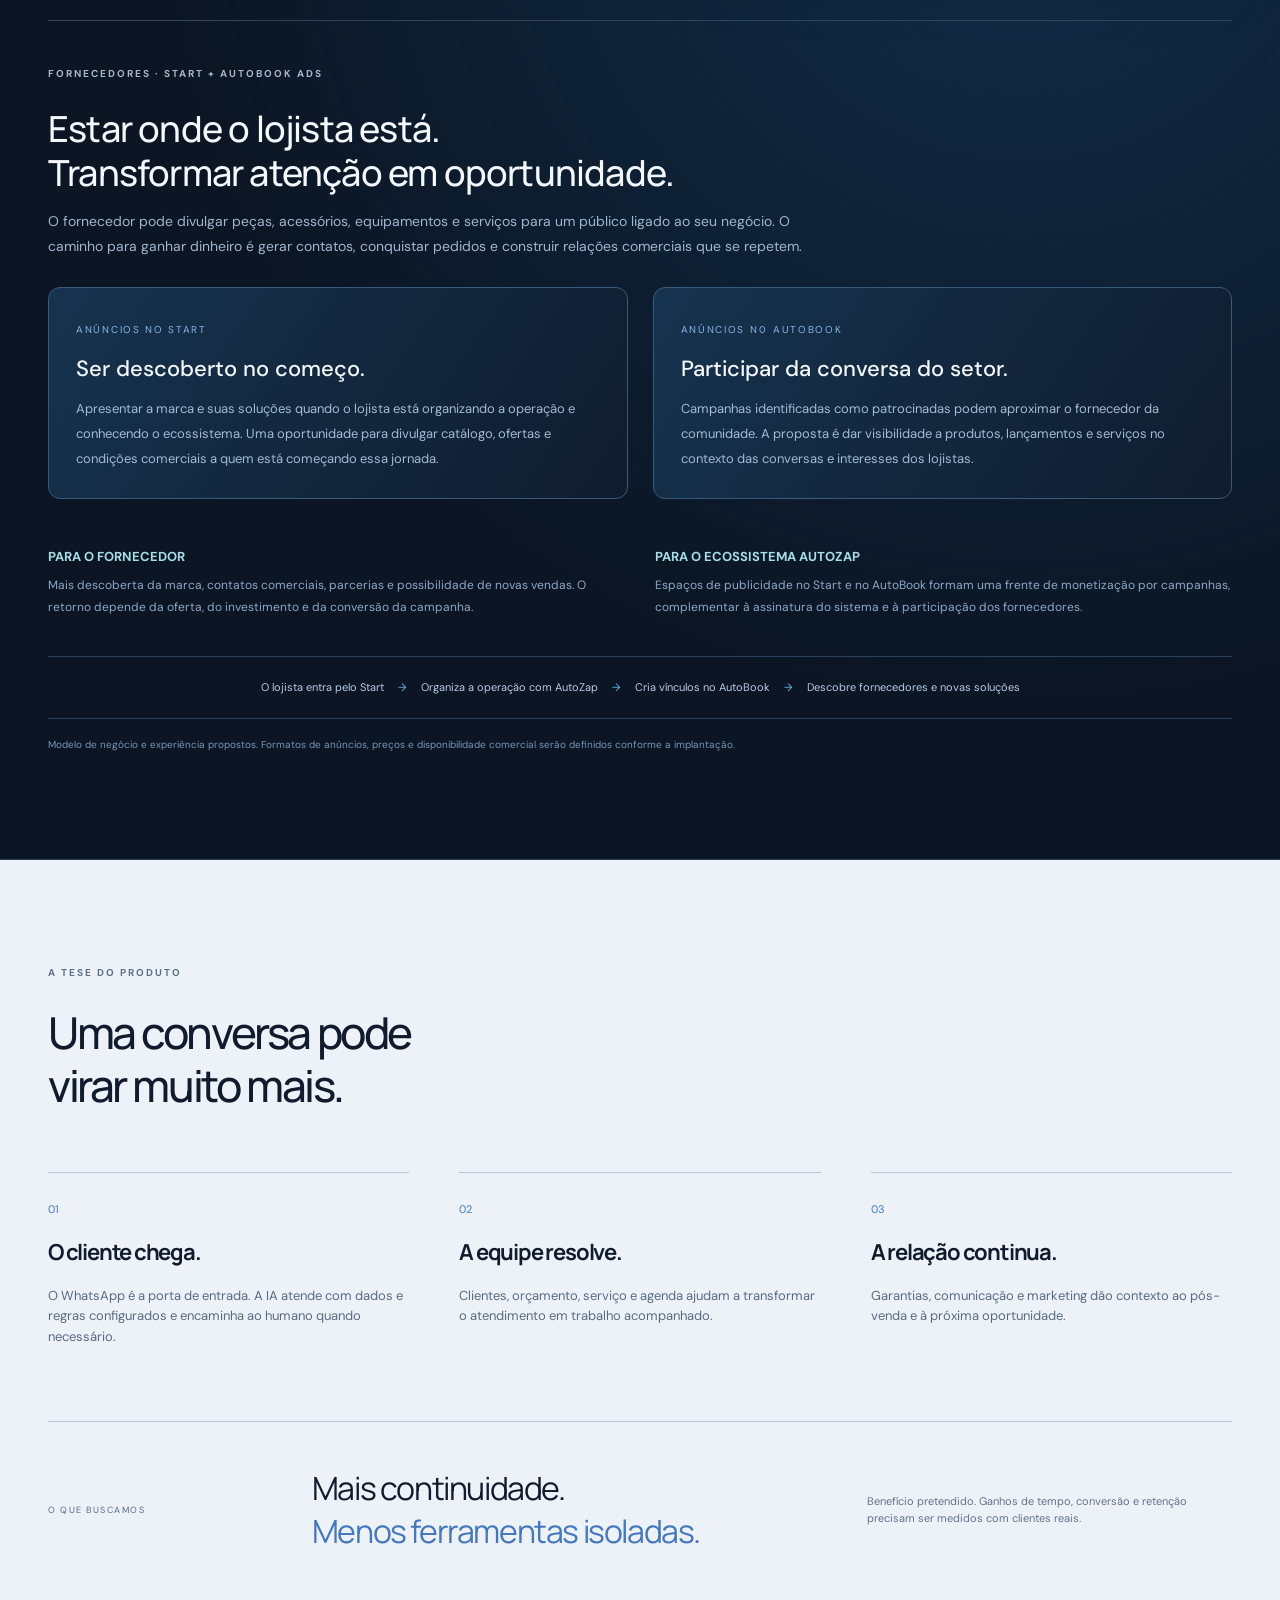
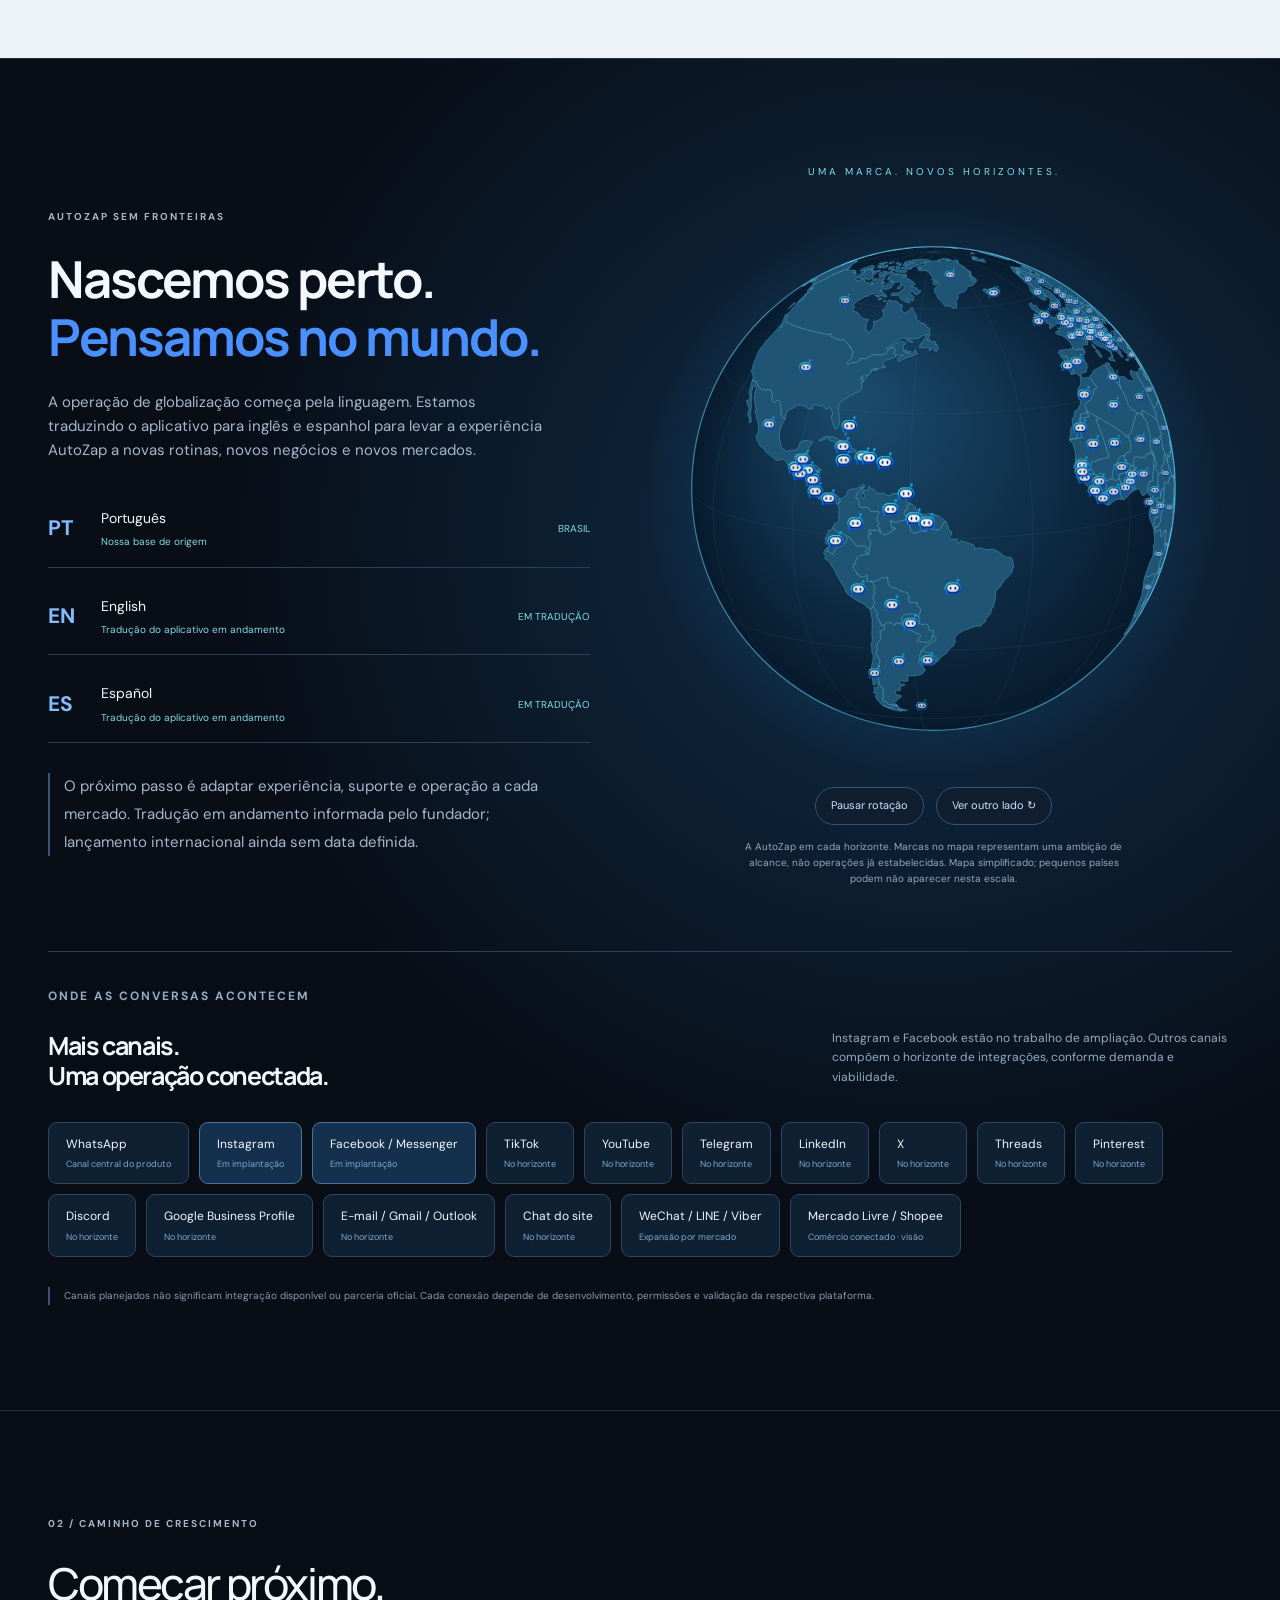
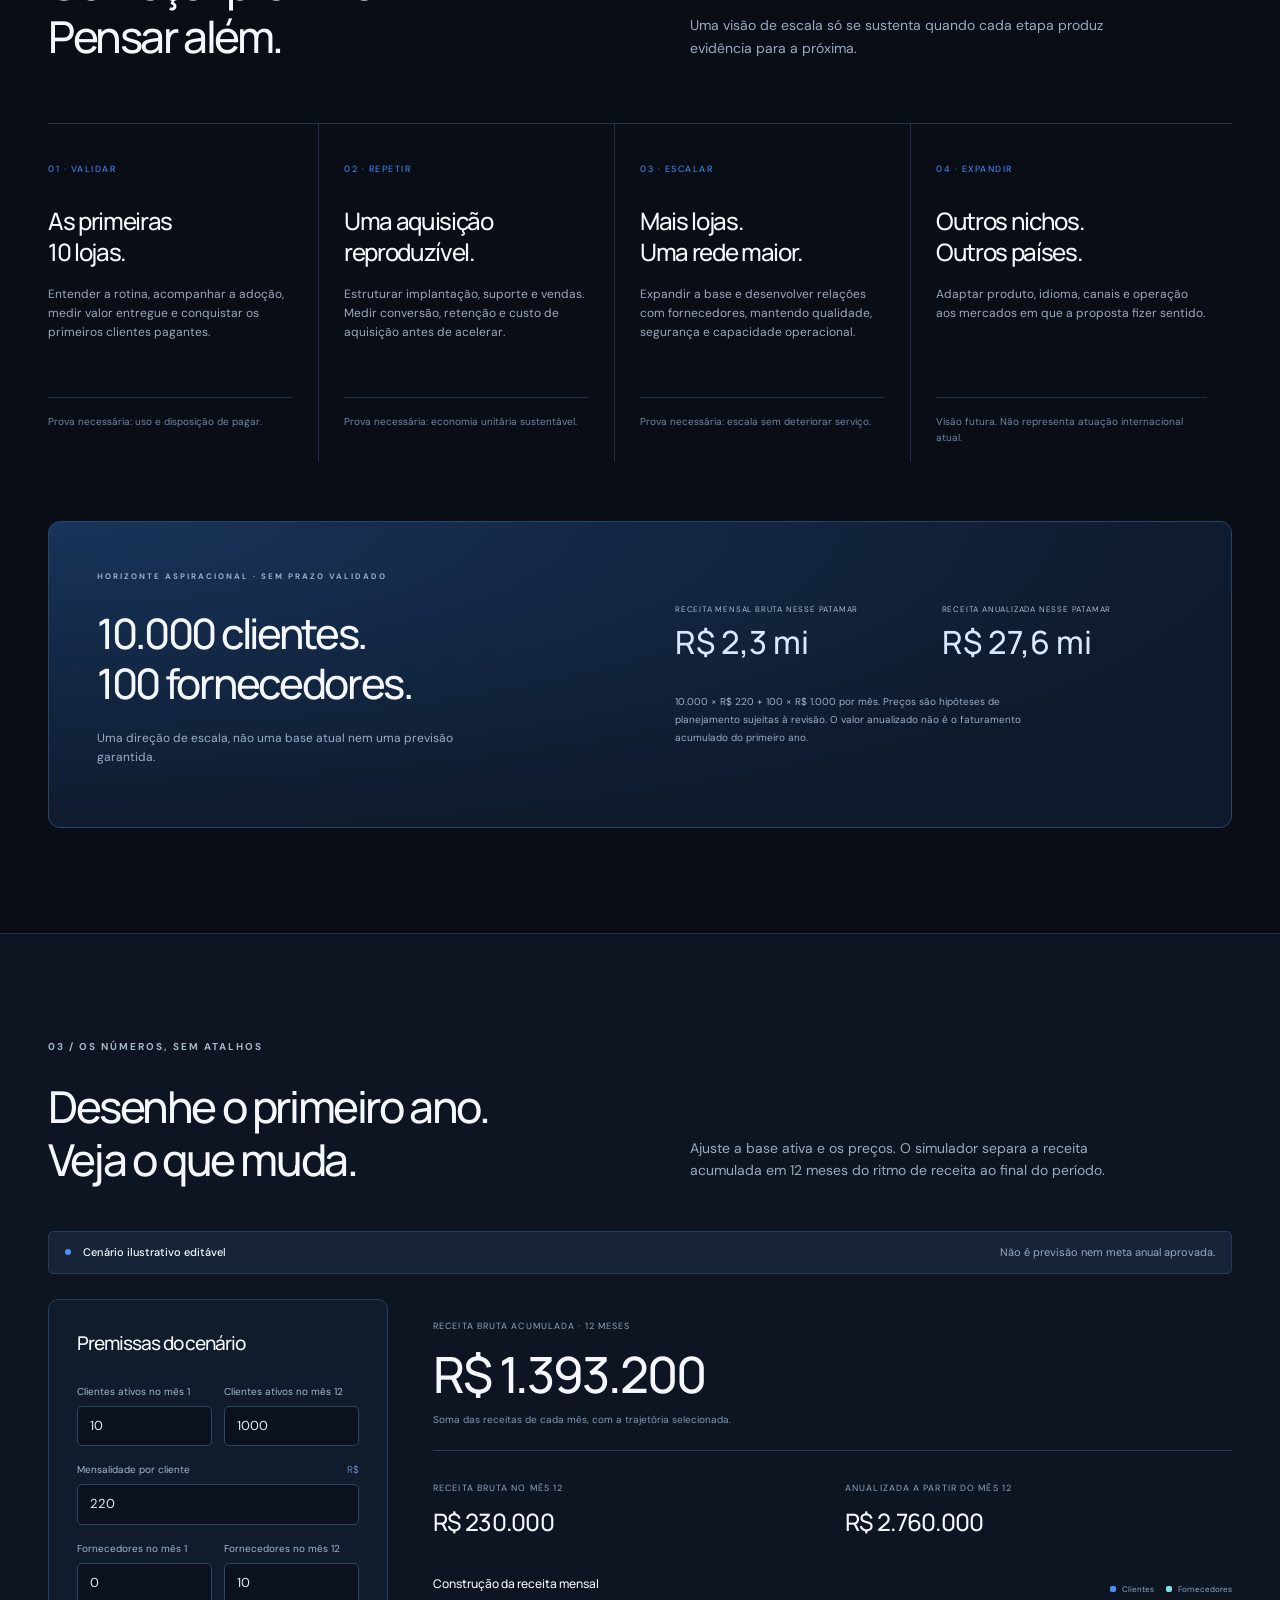
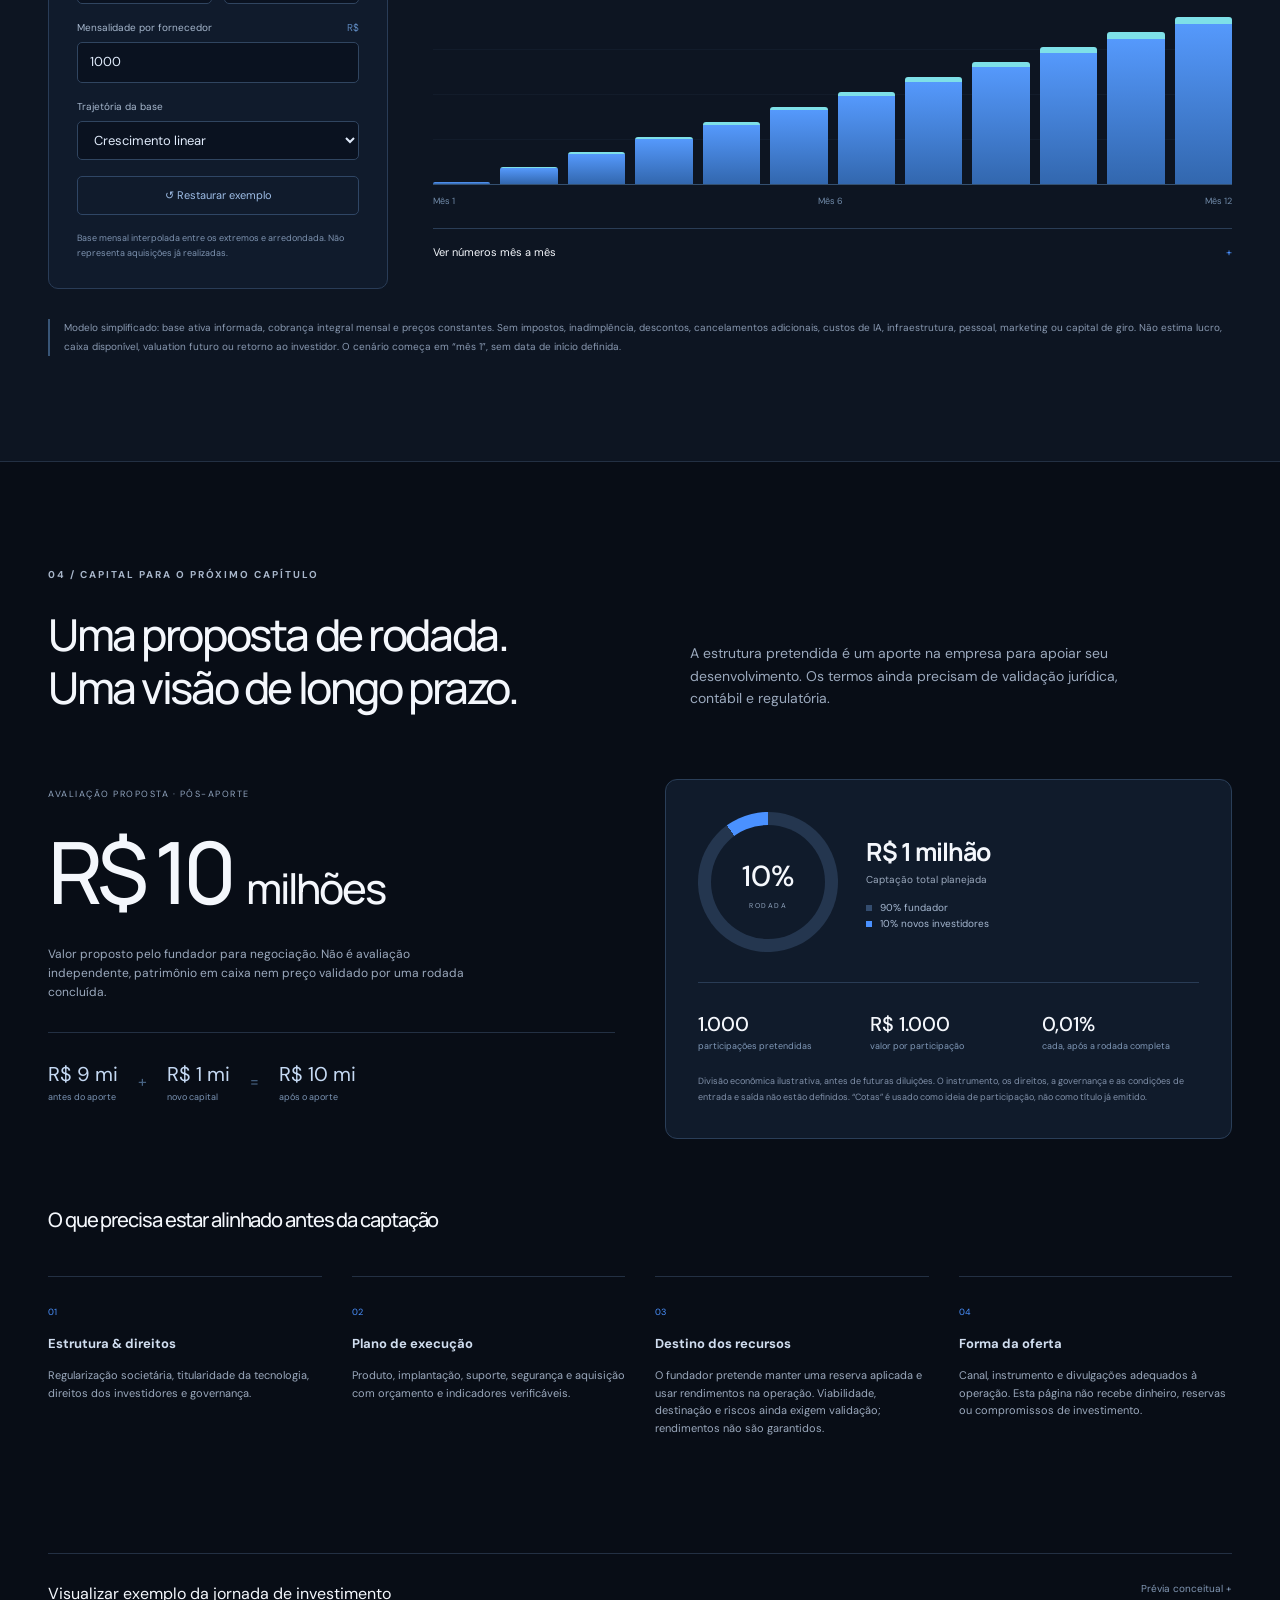
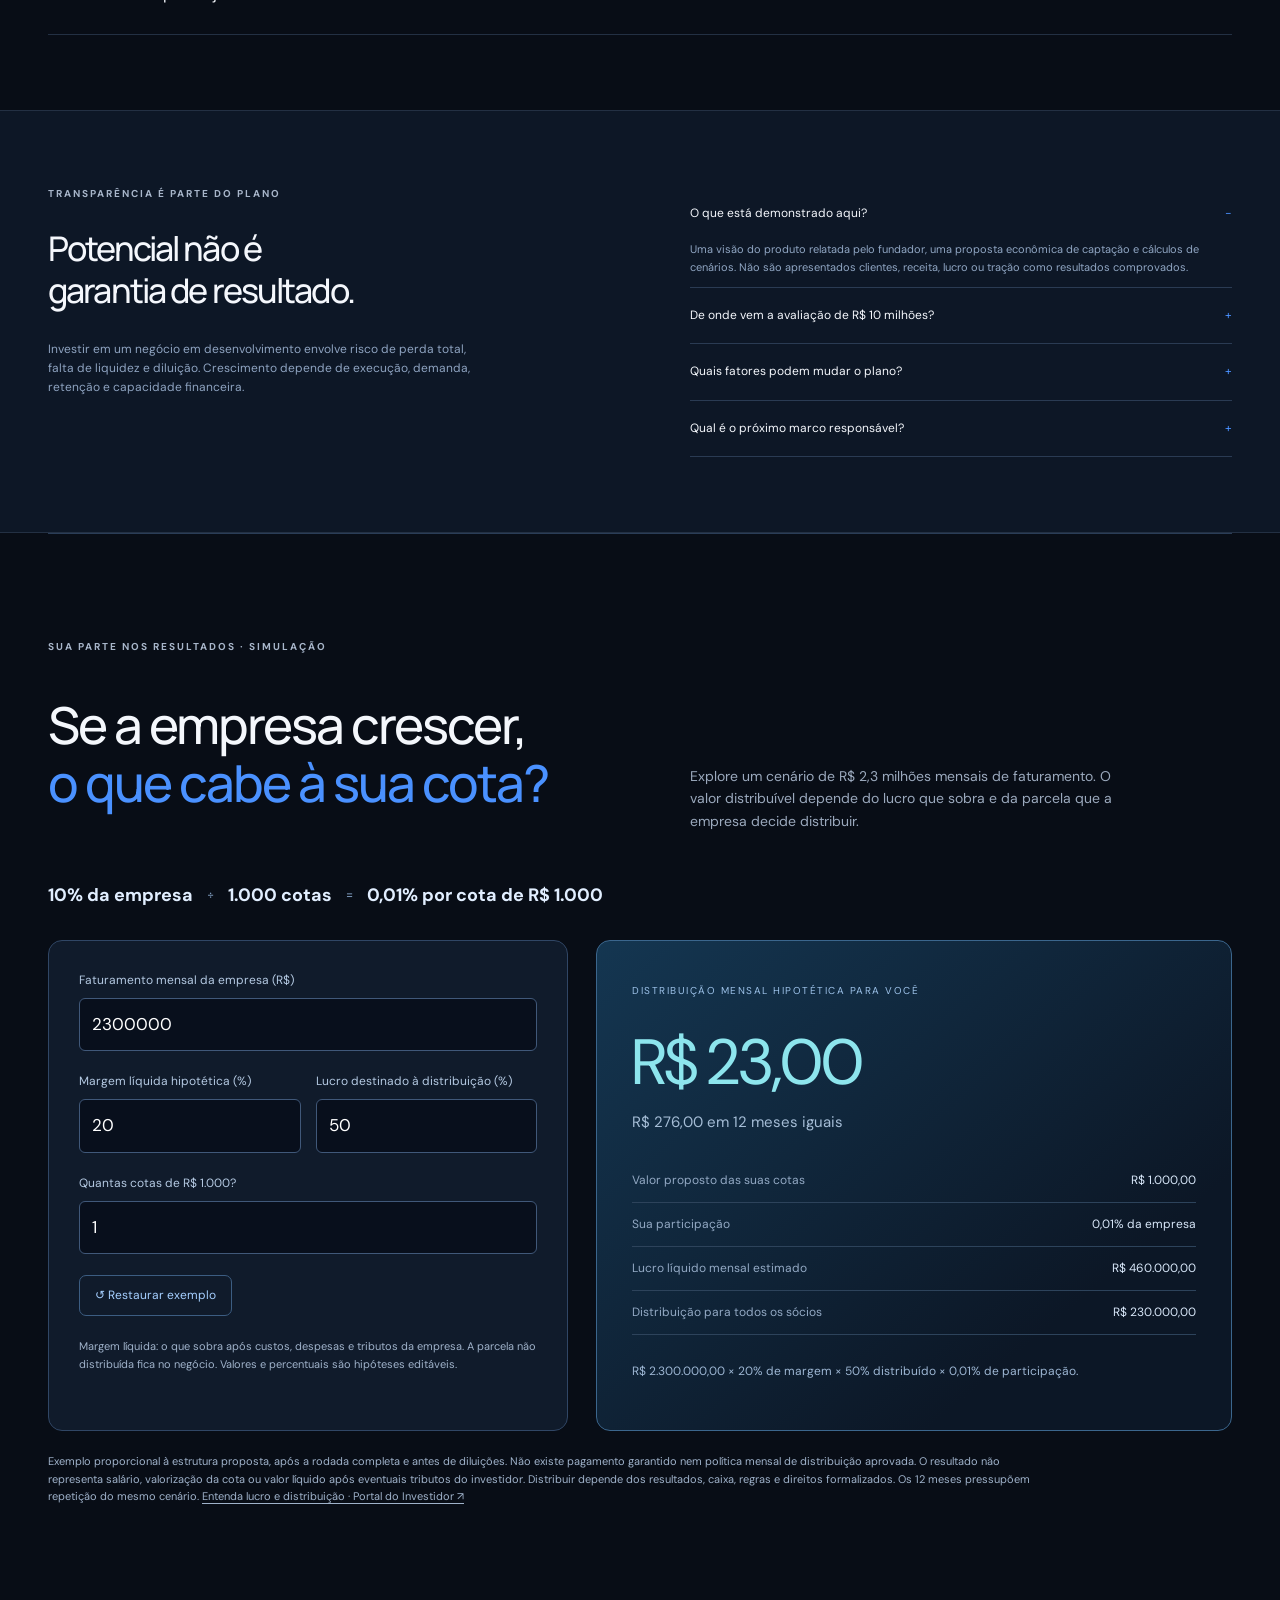
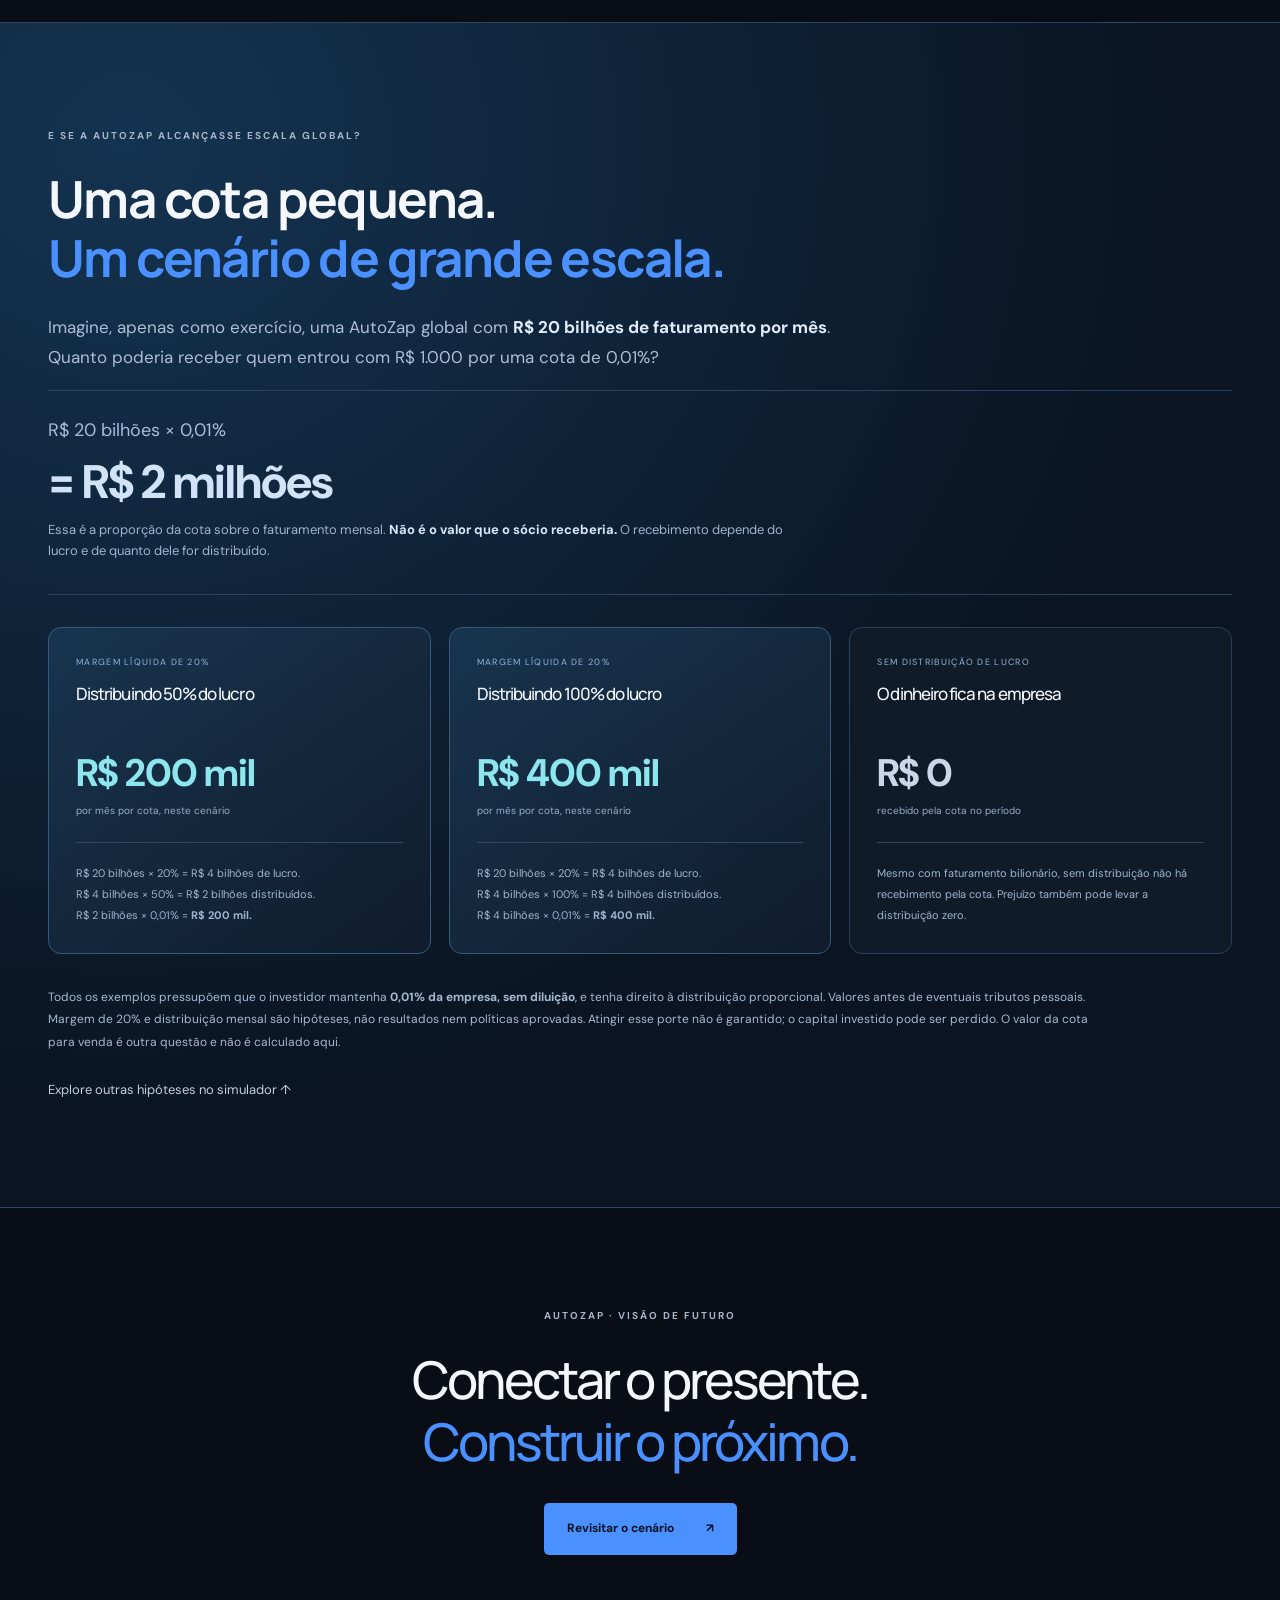
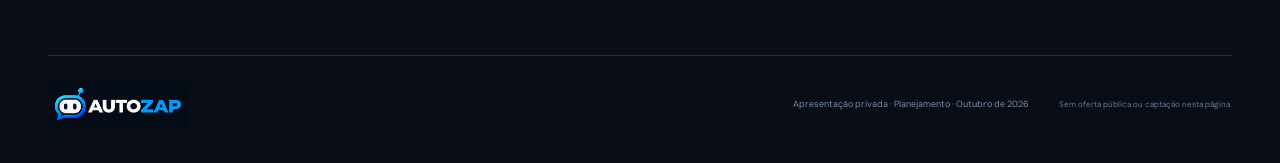
==== commit 7e34f5f0: "Add post-payment confirmation and 24 hour member access clause" ====
--- a/index.html
+++ b/index.html
@@ -12,6 +12,6 @@
 <details class="optional-demo wrap" id="participar"><summary>Visualizar exemplo da jornada de investimento <span>Prévia conceitual +</span></summary><section class="participation-section section"><div class="wrap"><div class="section-heading"><p class="eyebrow">05 / UMA JORNADA COM CLAREZA</p><h2>Participar começa<br>por entender.</h2><p>Conheça como uma jornada de investimento poderia ser organizada. Transparência em cada etapa, sem atalhos entre pagar e ter direitos.</p></div><div class="demo-notice"><span class="demo-chip">PRÉVIA INTERATIVA</span><p>Ambiente demonstrativo: sem cadastro real, coleta de dados, pagamento, reserva ou emissão de participação.</p></div><div class="investment-demo"><aside class="demo-sidebar"><div class="demo-side-title"><span>JORNADA PROPOSTA</span><strong>Do interesse<br>à formalização.</strong></div><ol class="journey-steps" aria-label="Etapas da demonstração"><li><button data-stage="0" aria-current="step"><span>01</span><div>Identificação<small>Exemplo fictício</small></div></button></li><li><button data-stage="1"><span>02</span><div>Entendimento<small>Termos e riscos</small></div></button></li><li><button data-stage="2"><span>03</span><div>Documentação<small>Revisão e formalização</small></div></button></li><li><button data-stage="3"><span>04</span><div>Pagamento futuro<small>Canal a definir</small></div></button></li><li><button data-stage="4"><span>05</span><div>Direitos e registros<small>Após requisitos legais</small></div></button></li></ol><div class="demo-sidebar-note"><span>↗</span><p>O instrumento e a plataforma precisam ser definidos antes de uma operação real.</p></div></aside><div class="demo-main"><div class="demo-progress"><span id="stageLabel">ETAPA 01 / 05</span><span>SIMULAÇÃO · SEM TRANSAÇÃO</span></div><div id="journeyPanel" tabindex="-1"></div><div class="demo-navigation"><button type="button" id="journeyBack" class="back-button">← Voltar</button><button type="button" id="journeyNext" class="button primary">Explorar próxima etapa <span>→</span></button></div></div></div><p class="note">Este protótipo não oferece títulos, não aceita investidores e não realiza adequação de perfil. Qualquer operação dependerá de estrutura societária, instrumento, análise de elegibilidade e canal de oferta juridicamente adequados. Pagamento isolado não torna alguém sócio. <a href="https://conteudo.cvm.gov.br/legislacao/resolucoes/resol088.html" target="_blank" rel="noopener noreferrer" style="color:#9ec9ff;text-decoration:underline">Referência regulatória: CVM 88 ↗</a></p></div></section></details><section class="risk-section"><div class="wrap risk-inner"><div><p class="eyebrow">TRANSPARÊNCIA É PARTE DO PLANO</p><h2>Potencial não é<br>garantia de resultado.</h2><p>Investir em um negócio em desenvolvimento envolve risco de perda total, falta de liquidez e diluição. Crescimento depende de execução, demanda, retenção e capacidade financeira.</p></div><div class="risk-list"><details open><summary>O que está demonstrado aqui?</summary><p>Uma visão do produto relatada pelo fundador, uma proposta econômica de captação e cálculos de cenários. Não são apresentados clientes, receita, lucro ou tração como resultados comprovados.</p></details><details><summary>De onde vem a avaliação de R$ 10 milhões?</summary><p>É uma proposta de negociação: R$ 1 milhão de aporte por 10% implica R$ 10 milhões pós-aporte. A matemática não comprova valor de mercado nem assegura que investidores aceitarão os termos.</p></details><details><summary>Quais fatores podem mudar o plano?</summary><p>Aderência do produto, custos de IA e infraestrutura, concorrência, cancelamentos, segurança, requisitos regulatórios, necessidade de novos aportes e execução comercial podem alterar os cenários.</p></details><details><summary>Qual é o próximo marco responsável?</summary><p>Consolidar evidências de produto e primeiros clientes, validar preços e custos, fechar o plano operacional e definir a estrutura jurídica antes de qualquer divulgação de oferta ou recebimento de recursos.</p></details></div></div></section>
 <section class="wrap section owner-section" id="simulador-cota" aria-labelledby="ownerTitle"><div class="section-heading"><p class="eyebrow">SUA PARTE NOS RESULTADOS · SIMULAÇÃO</p><h2 id="ownerTitle">Se a empresa crescer,<br><span class="blue">o que cabe à sua cota?</span></h2><p>Explore um cenário de R$ 2,3 milhões mensais de faturamento. O valor distribuível depende do lucro que sobra e da parcela que a empresa decide distribuir.</p></div><div class="ownership-strip"><strong>10% da empresa</strong><span>÷</span><strong>1.000 cotas</strong><span>=</span><strong>0,01% por cota de R$ 1.000</strong></div><div class="owner-grid"><form id="ownerInputs" class="owner-inputs"><label for="ownerRevenue">Faturamento mensal da empresa (R$)<input id="ownerRevenue" type="number" min="0" max="1000000000000" step="1000" value="2300000"></label><div class="control-pair"><label for="ownerMargin">Margem líquida hipotética (%)<input id="ownerMargin" type="number" min="-100" max="100" step="1" value="20"></label><label for="ownerPayout">Lucro destinado à distribuição (%)<input id="ownerPayout" type="number" min="0" max="100" step="1" value="50"></label></div><label for="ownerUnits">Quantas cotas de R$ 1.000?<input id="ownerUnits" type="number" min="1" max="1000" step="1" value="1"></label><button type="button" id="ownerReset" class="owner-reset">↺ Restaurar exemplo</button><p class="owner-note">Margem líquida: o que sobra após custos, despesas e tributos da empresa. A parcela não distribuída fica no negócio. Valores e percentuais são hipóteses editáveis.</p></form><div class="owner-result" aria-live="polite" aria-atomic="true"><small>DISTRIBUIÇÃO MENSAL HIPOTÉTICA PARA VOCÊ</small><output id="ownerMonthly">R$ 23,00</output><p class="annual-result" id="ownerAnnual">R$ 276,00 em 12 meses iguais</p><dl><div><dt>Valor proposto das suas cotas</dt><dd id="ownerCapital">R$ 1.000,00</dd></div><div><dt>Sua participação</dt><dd id="ownerShare">0,01% da empresa</dd></div><div><dt>Lucro líquido mensal estimado</dt><dd id="ownerProfit">R$ 460.000,00</dd></div><div><dt>Distribuição para todos os sócios</dt><dd id="ownerDistributed">R$ 230.000,00</dd></div></dl><p class="owner-formula" id="ownerFormula"></p><p class="zero-note" id="ownerZero" hidden>Sem lucro positivo ou sem distribuição, o valor recebido neste cenário é zero.</p></div></div><p class="owner-note">Exemplo proporcional à estrutura proposta, após a rodada completa e antes de diluições. Não existe pagamento garantido nem política mensal de distribuição aprovada. O resultado não representa salário, valorização da cota ou valor líquido após eventuais tributos do investidor. Distribuir depende dos resultados, caixa, regras e direitos formalizados. Os 12 meses pressupõem repetição do mesmo cenário. <a href="https://www.gov.br/investidor/pt-br/investir/antes-de-investir/entenda-as-caracteristicas-dos-investimentos/renda-fixa-x-renda-variavel" target="_blank" rel="noopener noreferrer">Entenda lucro e distribuição · Portal do Investidor ↗</a></p></section><section class="section billion-section" id="cenario-global" aria-labelledby="billionTitle"><div class="wrap"><p class="eyebrow">E SE A AUTOZAP ALCANÇASSE ESCALA GLOBAL?</p><h2 id="billionTitle">Uma cota pequena.<br><span class="blue">Um cenário de grande escala.</span></h2><p class="billion-intro">Imagine, apenas como exercício, uma AutoZap global com <strong>R$ 20 bilhões de faturamento por mês</strong>. Quanto poderia receber quem entrou com R$ 1.000 por uma cota de 0,01%?</p><div class="billion-equation"><span>R$ 20 bilhões × 0,01%</span><strong>= R$ 2 milhões</strong><p>Essa é a proporção da cota sobre o faturamento mensal. <b>Não é o valor que o sócio receberia.</b> O recebimento depende do lucro e de quanto dele for distribuído.</p></div><div class="billion-cards"><article><p>MARGEM LÍQUIDA DE 20%</p><h3>Distribuindo 50% do lucro</h3><strong>R$ 200 mil<span>por mês por cota, neste cenário</span></strong><div>R$ 20 bilhões × 20% = R$ 4 bilhões de lucro.<br>R$ 4 bilhões × 50% = R$ 2 bilhões distribuídos.<br>R$ 2 bilhões × 0,01% = <b>R$ 200 mil.</b></div></article><article><p>MARGEM LÍQUIDA DE 20%</p><h3>Distribuindo 100% do lucro</h3><strong>R$ 400 mil<span>por mês por cota, neste cenário</span></strong><div>R$ 20 bilhões × 20% = R$ 4 bilhões de lucro.<br>R$ 4 bilhões × 100% = R$ 4 bilhões distribuídos.<br>R$ 4 bilhões × 0,01% = <b>R$ 400 mil.</b></div></article><article class="billion-zero"><p>SEM DISTRIBUIÇÃO DE LUCRO</p><h3>O dinheiro fica na empresa</h3><strong>R$ 0<span>recebido pela cota no período</span></strong><div>Mesmo com faturamento bilionário, sem distribuição não há recebimento pela cota. Prejuízo também pode levar a distribuição zero.</div></article></div><p class="billion-conditions">Todos os exemplos pressupõem que o investidor mantenha <strong>0,01% da empresa, sem diluição</strong>, e tenha direito à distribuição proporcional. Valores antes de eventuais tributos pessoais. Margem de 20% e distribuição mensal são hipóteses, não resultados nem políticas aprovadas. Atingir esse porte não é garantido; o capital investido pode ser perdido. O valor da cota para venda é outra questão e não é calculado aqui.</p><a class="text-link" href="#simulador-cota">Explore outras hipóteses no simulador ↑</a></div></section><section class="wrap closing"><p class="eyebrow">AUTOZAP · VISÃO DE FUTURO</p><h2>Conectar o presente.<br><span class="blue">Construir o próximo.</span></h2><a href="#simulador" class="button primary">Revisitar o cenário <span>↗</span></a></section></div><section id="fundraisingView" class="fundraising-view wrap" hidden aria-labelledby="fundraisingTitle"><a href="#conteudo" class="back-to-site">← Voltar à apresentação</a><div class="fundraising-heading"><div><p class="eyebrow">AUTOZAP / CAPTAÇÃO</p><h1 id="fundraisingTitle">O próximo capítulo.<br><span class="blue">Começa com uma escolha.</span></h1><p>Explore a estrutura proposta e organize sua intenção de participação.</p></div><span class="connection-status" id="connectionStatus">Em preparação · prévia do fluxo</span></div><div class="raise-facts"><div><small>RODADA PLANEJADA</small><strong>R$ 1 milhão</strong></div><div><small>PARTICIPAÇÃO PROPOSTA</small><strong>10% da empresa</strong></div><div><small>AVALIAÇÃO PÓS-APORTE</small><strong>R$ 10 milhões</strong></div></div><div class="raise-workspace"><aside class="raise-summary"><span class="eyebrow">SUA SELEÇÃO</span><h2>Construa sua<br>participação.</h2><label for="unitQuantity">Quantidade de participações</label><div class="quantity-control"><button type="button" id="quantityLess" aria-label="Diminuir quantidade">−</button><input id="unitQuantity" type="number" min="1" max="1000" step="1" value="1"><button type="button" id="quantityMore" aria-label="Aumentar quantidade">+</button></div><div class="quantity-presets"><button type="button" data-units="1">1</button><button type="button" data-units="5">5</button><button type="button" data-units="10">10</button><button type="button" data-units="25">25</button></div><dl><div><dt>Valor unitário proposto</dt><dd>R$ 1.000</dd></div><div><dt>Total da seleção</dt><dd id="selectedTotal">R$ 1.000</dd></div><div><dt>Fração econômica proposta</dt><dd id="selectedPercent">0,01%</dd></div></dl><p class="selection-note">Após a rodada completa de 1.000 participações, antes de futuras diluições. Selecionar não reserva cotas nem cria compromisso.</p></aside><div class="raise-process" id="raiseProcess"><nav class="raise-steps" aria-label="Etapas da captação"><button type="button" data-raise-step="0" aria-current="step"><b>01</b> Cadastro</button><button type="button" data-raise-step="1"><b>02</b> Documentação</button><button type="button" data-raise-step="2"><b>03</b> Pagamento</button></nav><p id="raiseFeedback" class="raise-feedback" role="status"></p>
 <div class="raise-step" data-raise-panel="0"><p class="eyebrow">01 / SUA PARTICIPAÇÃO COMEÇA AQUI</p><h2>Vamos nos conhecer.</h2><p>Selecione a quantidade de cotas e preencha seus dados para conferir o documento da sua participação.</p><form id="registrationForm"><label for="interestName">Nome completo<input id="interestName" type="text" autocomplete="name" placeholder="Seu nome completo" minlength="5" maxlength="120" pattern=".*\s+.*" required></label><label for="interestEmail">E-mail<input id="interestEmail" type="email" autocomplete="email" placeholder="seu@email.com" maxlength="180" required></label><p class="local-only" id="dataInformation">Nesta prévia, os dados ficam somente na memória do navegador. Não são enviados ou salvos.</p><label class="consent"><input id="dataConsent" type="checkbox" required>Li as informações sobre meus dados e entendo as etapas de documentação e pagamento.</label><button type="submit" class="button primary" id="registrationSubmit">Conferir prévia do documento</button></form></div>
-<div class="raise-step" data-raise-panel="1" hidden><p class="eyebrow">02 / DOCUMENTAÇÃO</p><h2 id="documentTitle">Tudo por escrito.</h2><p>Confira seu nome, a quantidade de cotas, o valor e a participação correspondente.</p><p class="local-only" id="previewNote">Modelo com logo, CNPJ e assinatura da empresa. A razão social e os termos da participação ainda precisam ser concluídos.</p><div class="document-preview"><pre id="documentText" hidden></pre><iframe id="documentFrame" title="Documento AutoZap com assinatura da empresa" sandbox="" referrerpolicy="no-referrer"></iframe></div><div class="raise-actions"><button type="button" id="downloadText">Baixar TXT ↓</button><button type="button" id="printDocument">Versão para impressão ↗</button></div><div class="upload-zone"><h3>Assine e envie uma foto.</h3><p class="local-only" id="documentHelp">O envio será habilitado quando o documento final estiver disponível. Foto legível em PNG ou JPEG, até 8 MB.</p><label for="documentUpload">Foto do documento assinado<input id="documentUpload" type="file" accept="image/png,image/jpeg" disabled></label><button type="button" class="button primary" id="documentSend" disabled>Enviar documento</button></div><button type="button" class="button primary" id="paymentProceed" hidden>Continuar para pagamento →</button></div>
+<div class="raise-step" data-raise-panel="1" hidden><p class="eyebrow">02 / DOCUMENTAÇÃO</p><h2 id="documentTitle">Tudo por escrito.</h2><p>Confira seu nome, a quantidade de cotas, o valor e a participação correspondente.</p><p class="local-only" id="previewNote">Modelo com logo, CNPJ e assinatura da empresa. Os termos da participação ainda precisam ser concluídos.</p><div class="document-preview"><pre id="documentText" hidden></pre><iframe id="documentFrame" title="Documento AutoZap com assinatura da empresa" sandbox="" referrerpolicy="no-referrer"></iframe></div><div class="raise-actions"><button type="button" id="downloadText">Baixar TXT ↓</button><button type="button" id="printDocument">Versão para impressão ↗</button></div><div class="upload-zone"><h3>Assine e envie uma foto.</h3><p class="local-only" id="documentHelp">O envio será habilitado quando o documento final estiver disponível. Foto legível em PNG ou JPEG, até 8 MB.</p><label for="documentUpload">Foto do documento assinado<input id="documentUpload" type="file" accept="image/png,image/jpeg" disabled></label><button type="button" class="button primary" id="documentSend" disabled>Enviar documento</button></div><button type="button" class="button primary" id="paymentProceed" hidden>Continuar para pagamento →</button></div>
 <div class="raise-step" data-raise-panel="2" hidden><p class="eyebrow">03 / PAGAMENTO</p><h2>Seu próximo passo.</h2><p id="paymentState">Aguardando documentação.</p><div class="payment-selection"><span>VALOR TOTAL</span><strong id="paymentTotal">R$ 1.000,00</strong><small id="paymentFraction">1 cota · 0,01%</small></div><p id="paymentWaiting" class="local-only">O Pix é disponibilizado depois da conferência do documento assinado.</p><div id="pixDetails" hidden><h3>Pix da empresa</h3><p>Destinatário: <strong id="pixRecipient"></strong></p><label for="pixKey">Chave Pix<input class="payment-key" id="pixKey" readonly></label><button class="raise-secondary" type="button" id="copyPix">Copiar chave Pix</button><p class="local-only">Confira o destinatário e pague exatamente o valor acima. O comprovante será conferido antes da liberação.</p><label for="receiptUpload">Foto do comprovante<input id="receiptUpload" type="file" accept="image/png,image/jpeg" disabled></label><button class="button primary" type="button" id="receiptSend" disabled>Enviar comprovante</button></div><div class="membership-callout" id="memberAccess" hidden><h3>Sua participação está confirmada.</h3><p>Consulte seu nome, a data de confirmação e suas cotas na área Sócios AutoZap.</p><a class="button primary" id="memberLink" href="socios.html">Acessar Sócios AutoZap →</a></div></div>
-<div class="raise-step tracking-box" id="orderTracking" hidden><strong id="orderState"></strong><small id="orderReference"></small><p>Guarde seu link privado para voltar a esta solicitação. Quem tiver o link poderá acessar seus dados; não o compartilhe.</p><label for="accessLink">Link de acompanhamento<input id="accessLink" readonly></label><div class="raise-actions"><button type="button" id="saveAccess">Salvar meu acesso</button><button type="button" id="refreshOrder">Atualizar situação ↻</button></div></div><p id="raiseAnnouncement" class="sr-only" aria-live="polite"></p></div></div><p class="note">Estrutura econômica proposta, sujeita à formalização e às condições da operação. Esta página não recebe recursos nem oferece aquisição disponível. Não há garantia de crescimento, lucro ou retorno. <a href="#capital" class="text-link">Revisar proposta e condições ↗</a></p></section></main><footer class="wrap"><a class="brand" href="#"><img class="clean-brand-logo" src="assets/autozap-logo-clean.png" alt="AutoZap" width="2160" height="728"></a><p>Apresentação privada · Planejamento · Outubro de 2026</p><span>Sem oferta pública ou captação nesta página.</span></footer><script src="app.js"></script><script src="captacao-config.js?v=flow1"></script><script src="captacao-documento.js?v=doc2"></script><script src="captacao.js?v=doc3"></script><script src="expansion.js?v=autorotate2"></script><pre id="draftPrint" class="draft-print"></pre></body></html>
+<div class="raise-step tracking-box" id="orderTracking" hidden><strong id="orderState"></strong><small id="orderReference"></small><p>Guarde seu link privado para voltar a esta solicitação. Quem tiver o link poderá acessar seus dados; não o compartilhe.</p><label for="accessLink">Link de acompanhamento<input id="accessLink" readonly></label><div class="raise-actions"><button type="button" id="saveAccess">Salvar meu acesso</button><button type="button" id="refreshOrder">Atualizar situação ↻</button></div></div><p id="raiseAnnouncement" class="sr-only" aria-live="polite"></p></div></div><p class="note">Estrutura econômica proposta, sujeita à formalização e às condições da operação. Esta página não recebe recursos nem oferece aquisição disponível. Não há garantia de crescimento, lucro ou retorno. <a href="#capital" class="text-link">Revisar proposta e condições ↗</a></p></section></main><footer class="wrap"><a class="brand" href="#"><img class="clean-brand-logo" src="assets/autozap-logo-clean.png" alt="AutoZap" width="2160" height="728"></a><p>Apresentação privada · Planejamento · Outubro de 2026</p><span>Sem oferta pública ou captação nesta página.</span></footer><script src="app.js"></script><script src="captacao-config.js?v=flow1"></script><script src="captacao-documento.js?v=doc2"></script><script src="captacao.js?v=doc5"></script><script src="expansion.js?v=autorotate2"></script><pre id="draftPrint" class="draft-print"></pre></body></html>
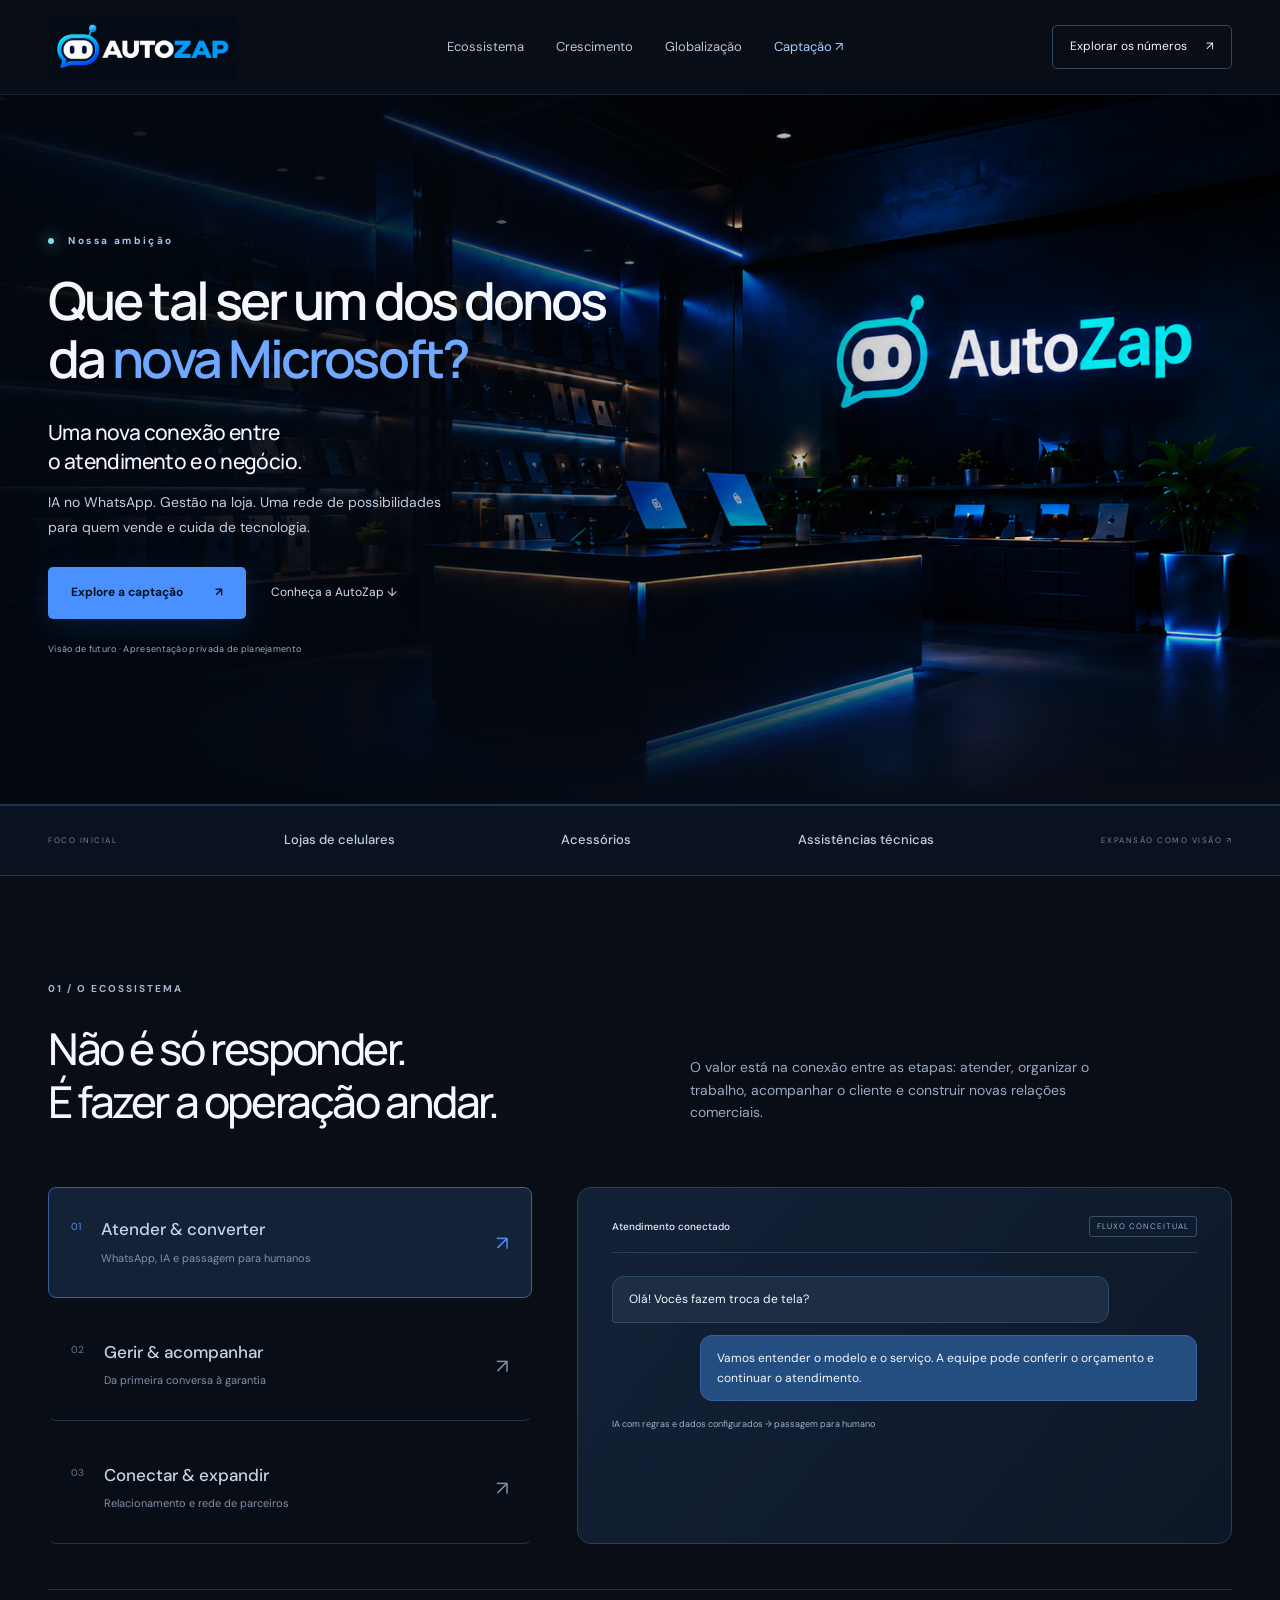
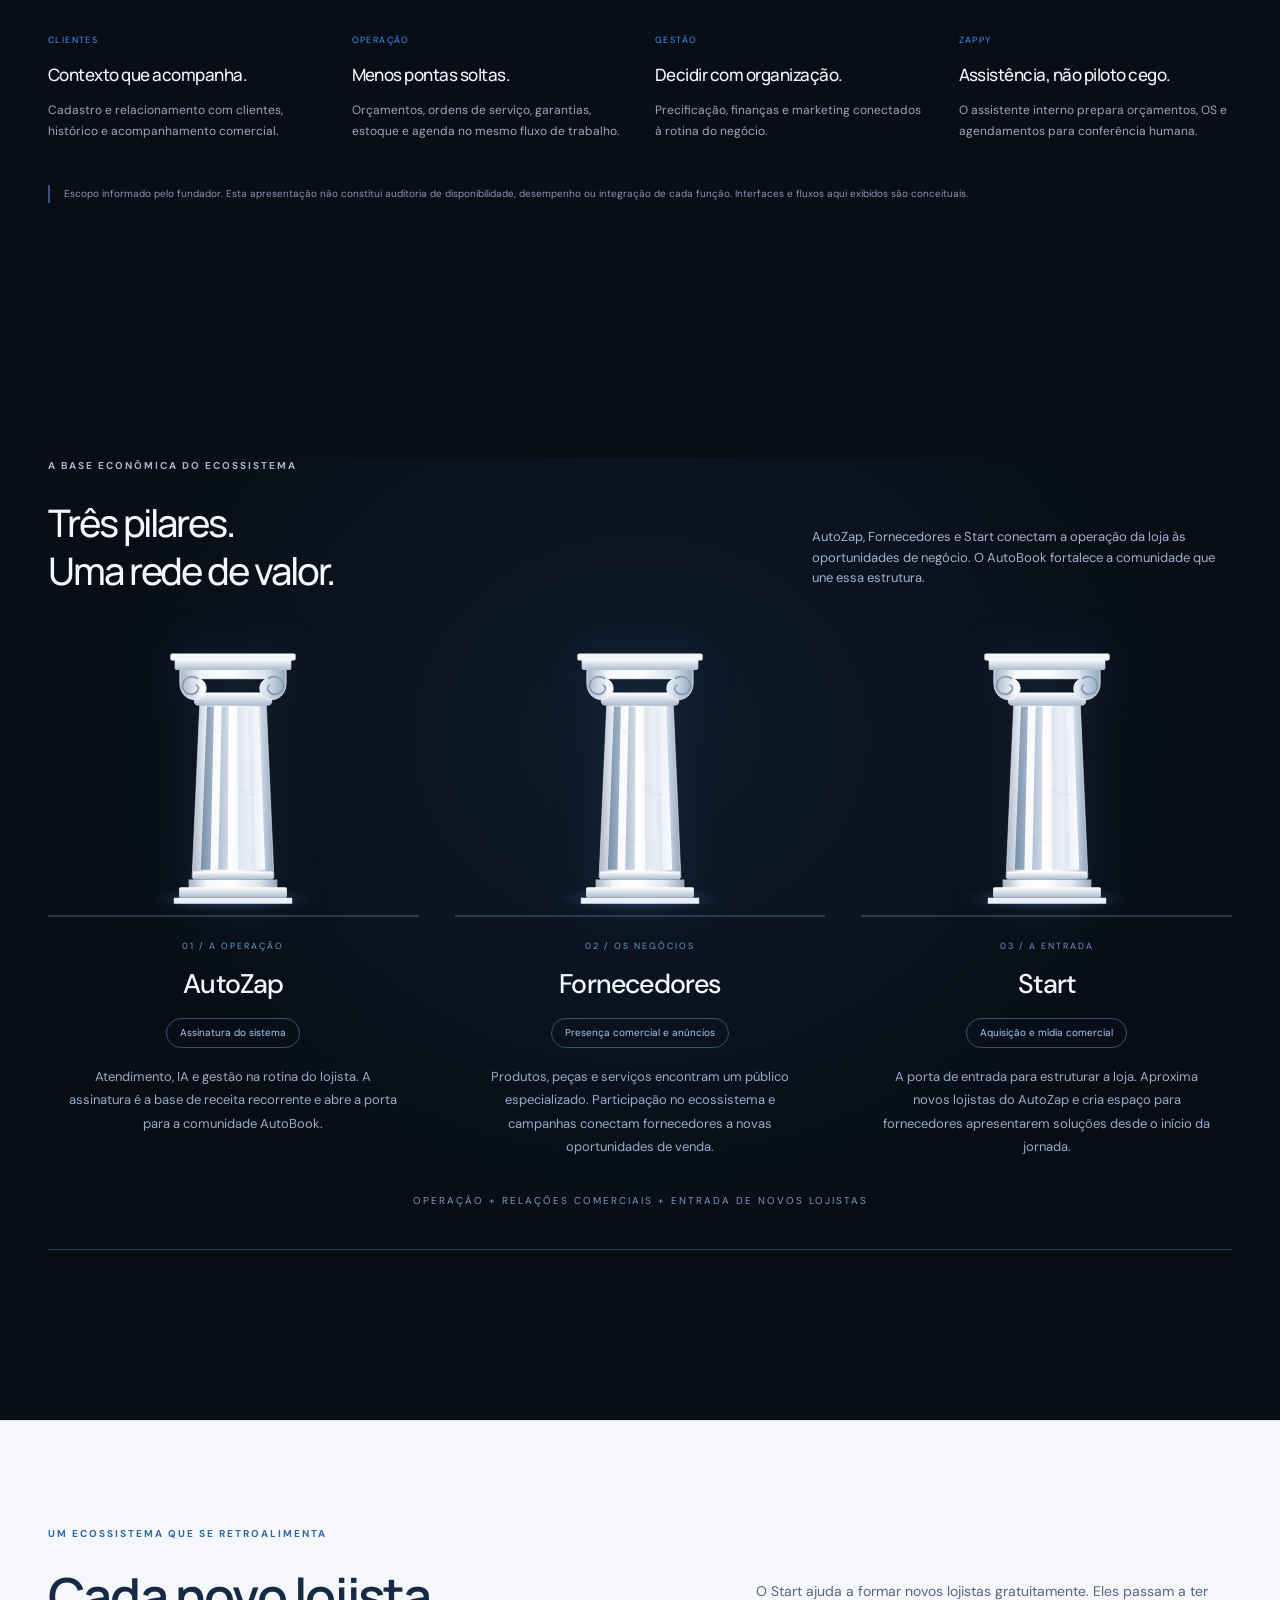
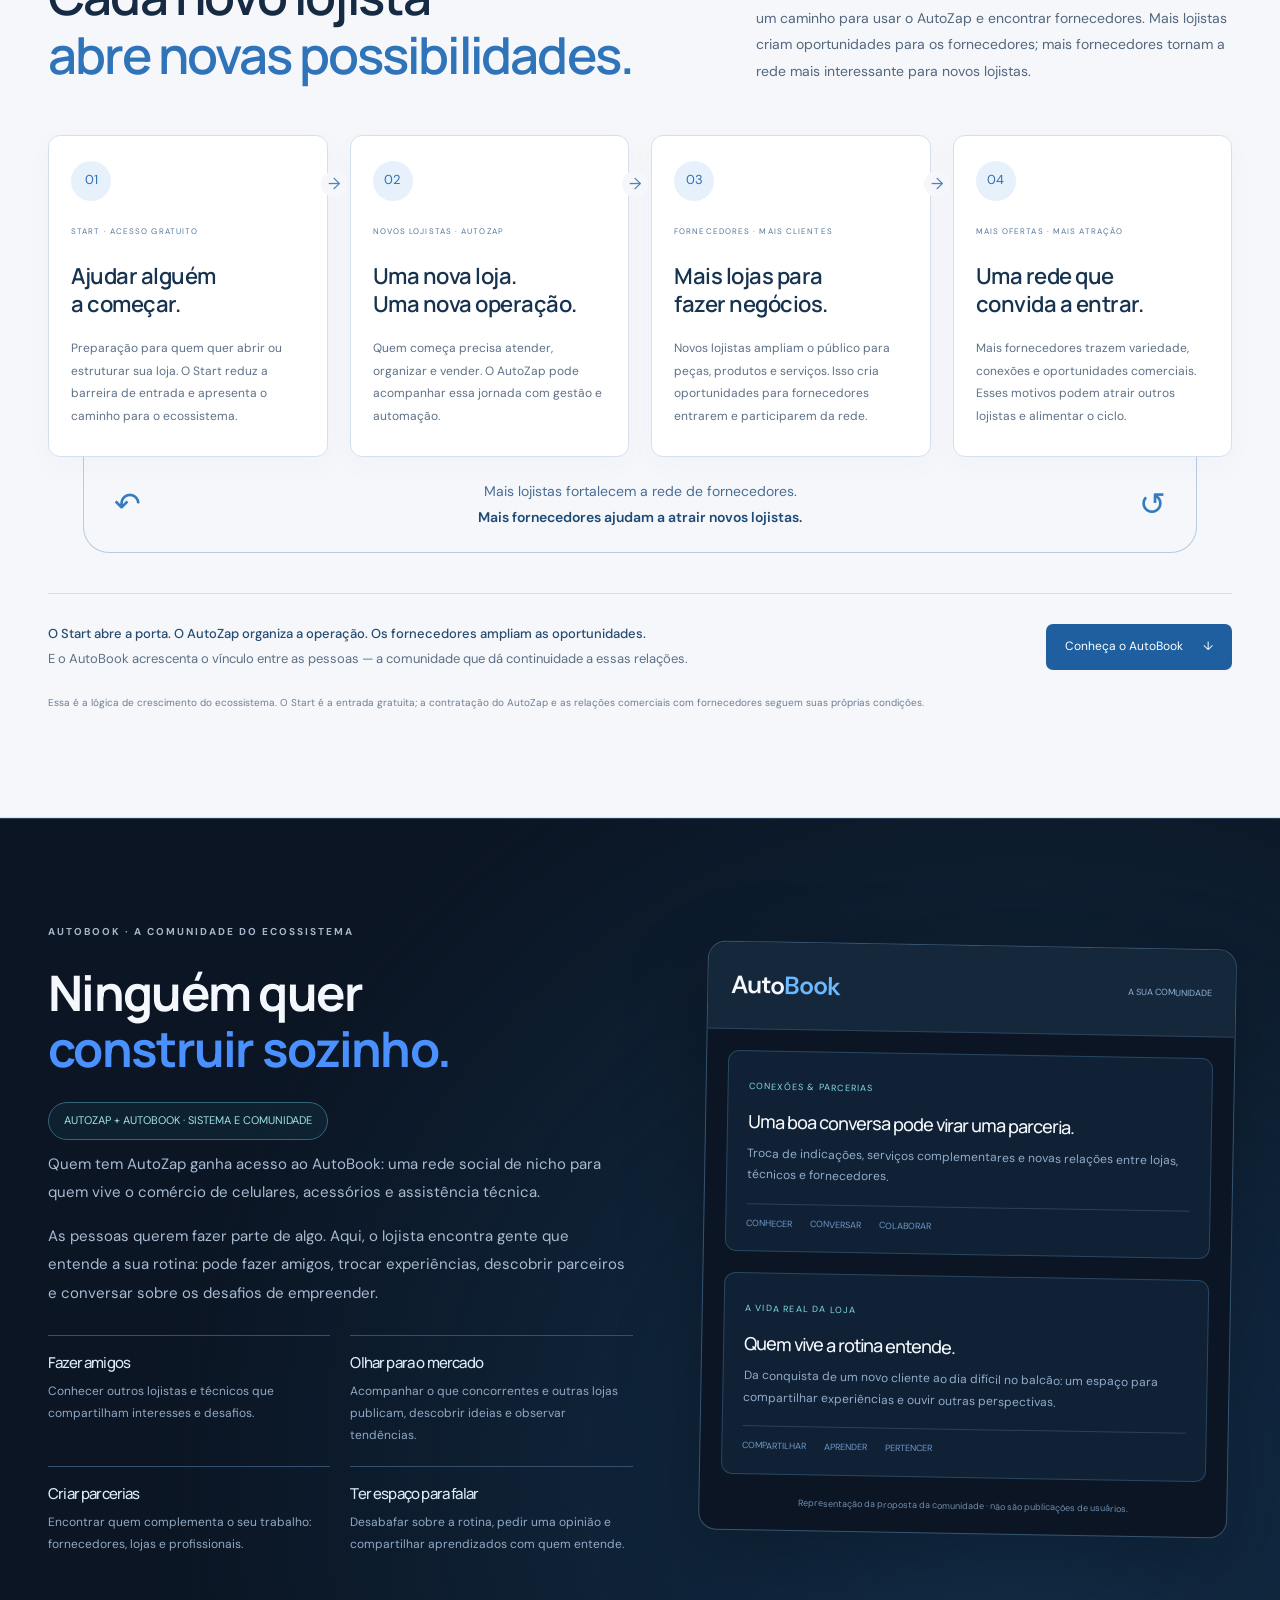
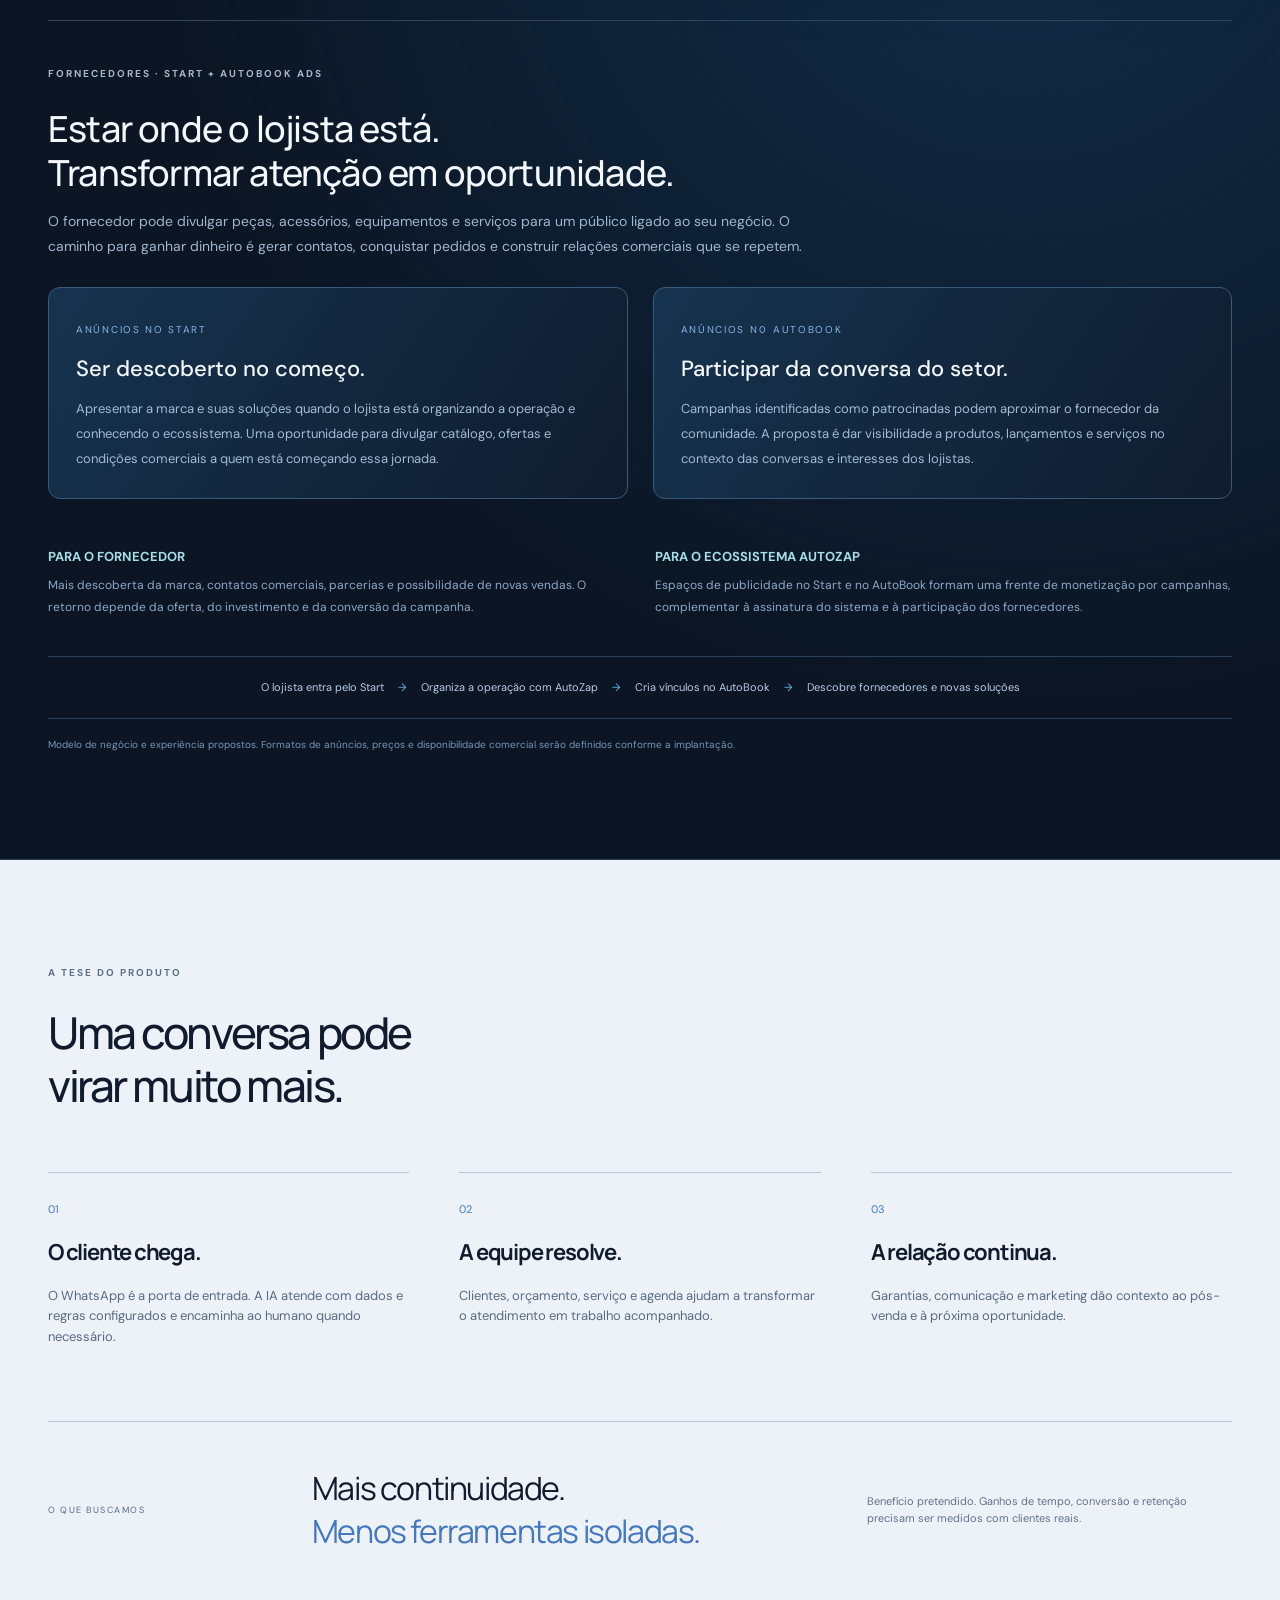
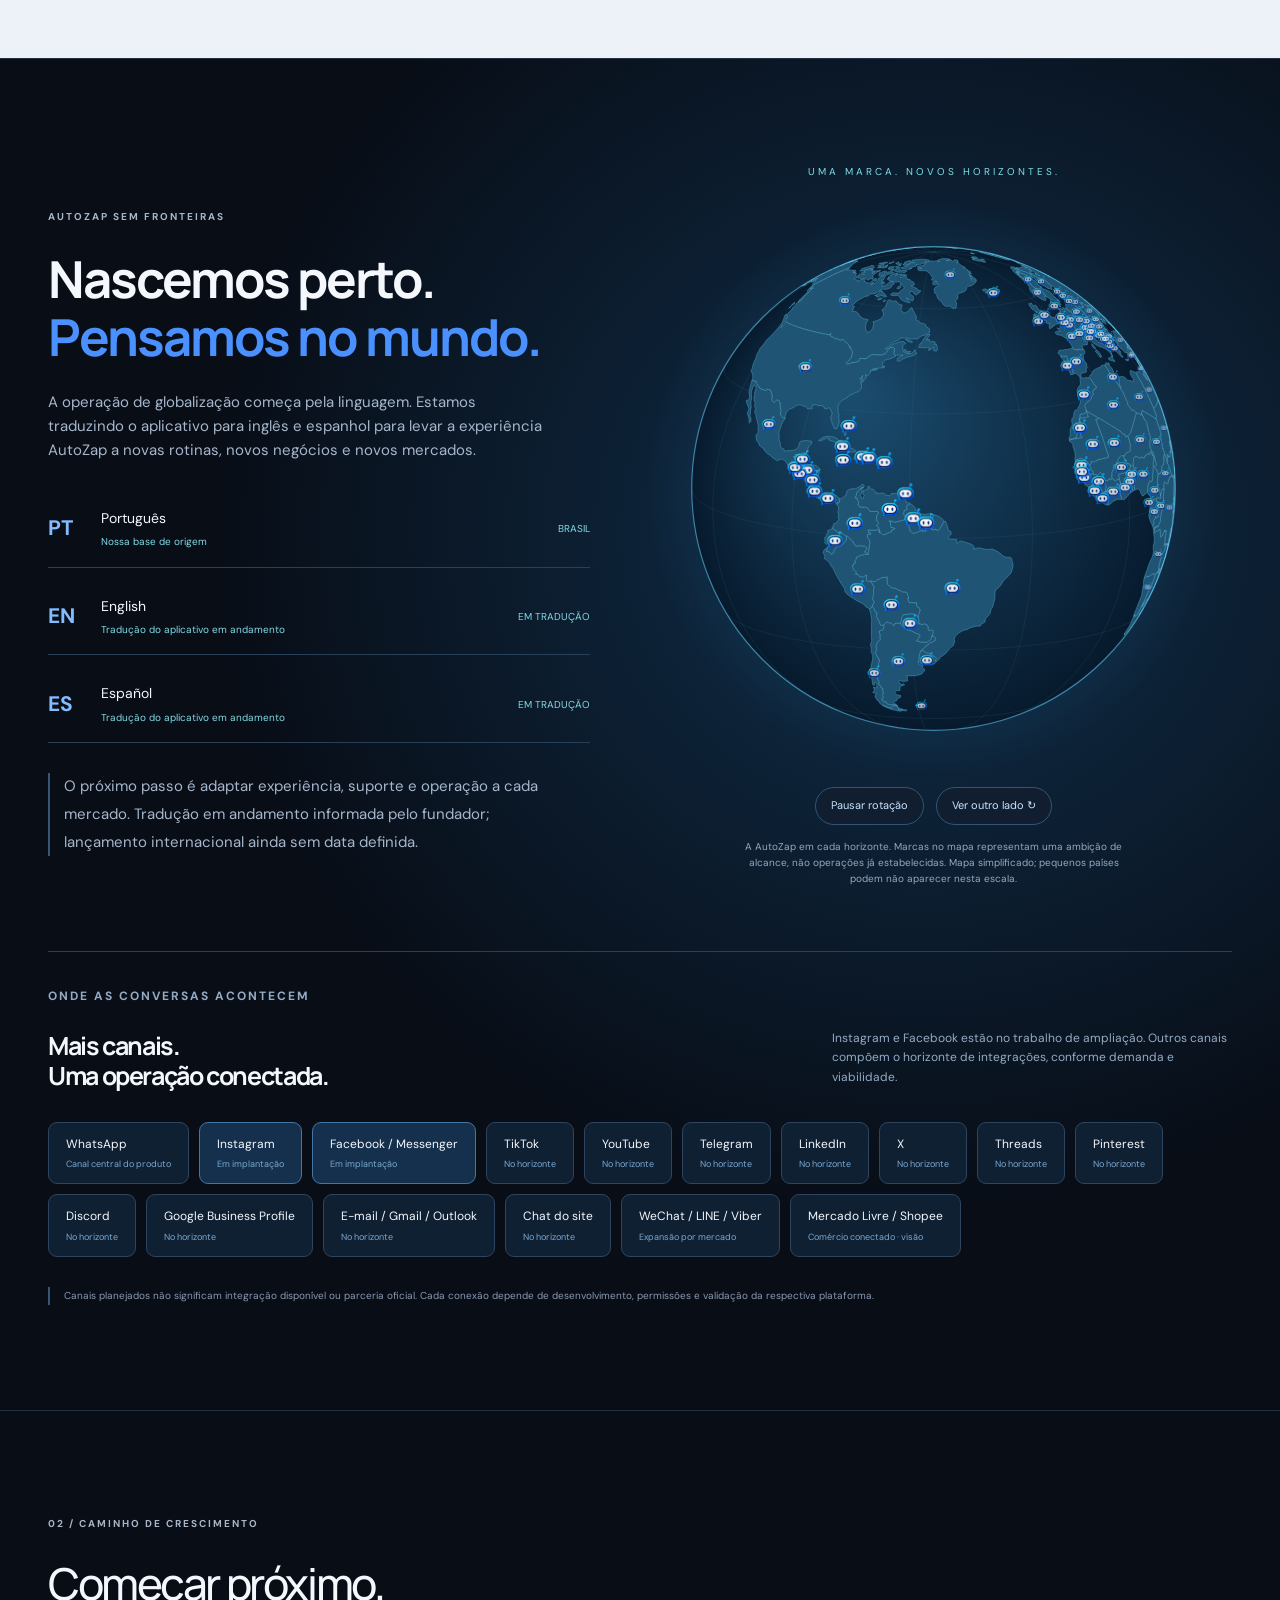
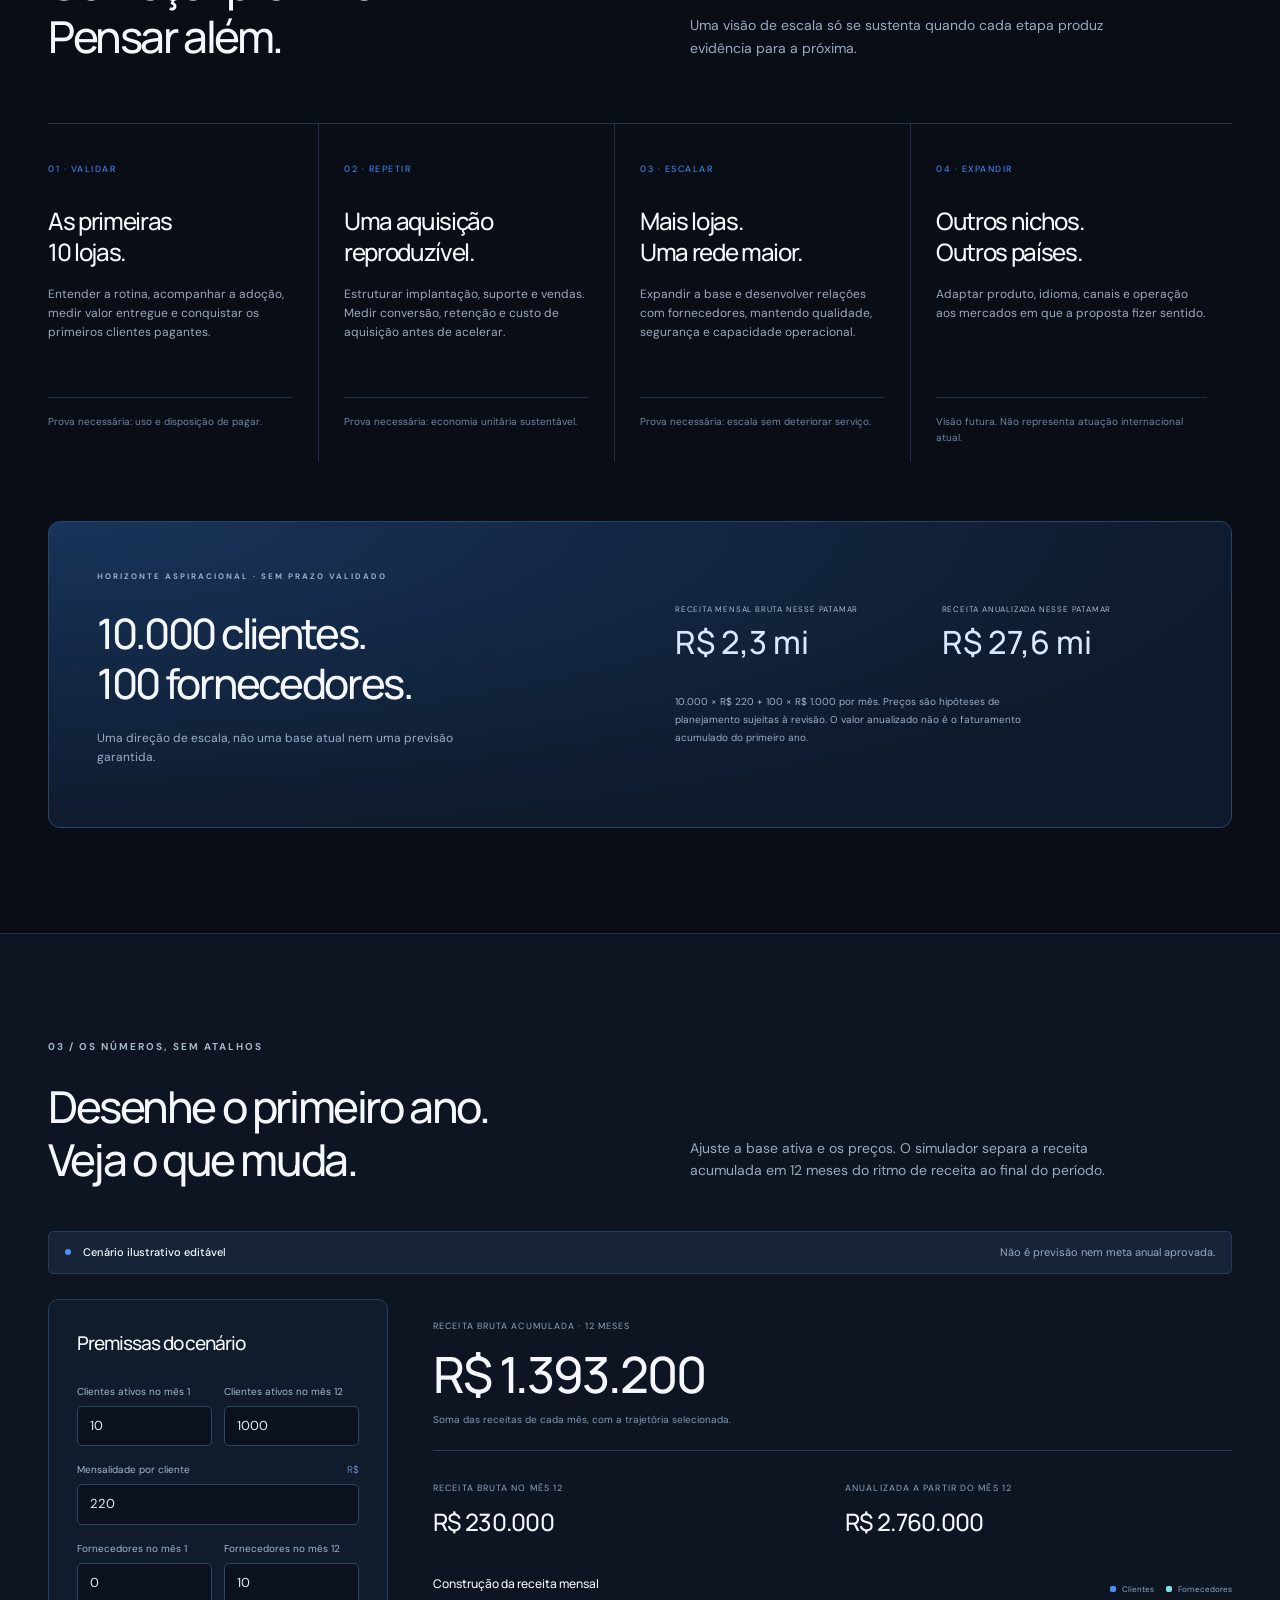
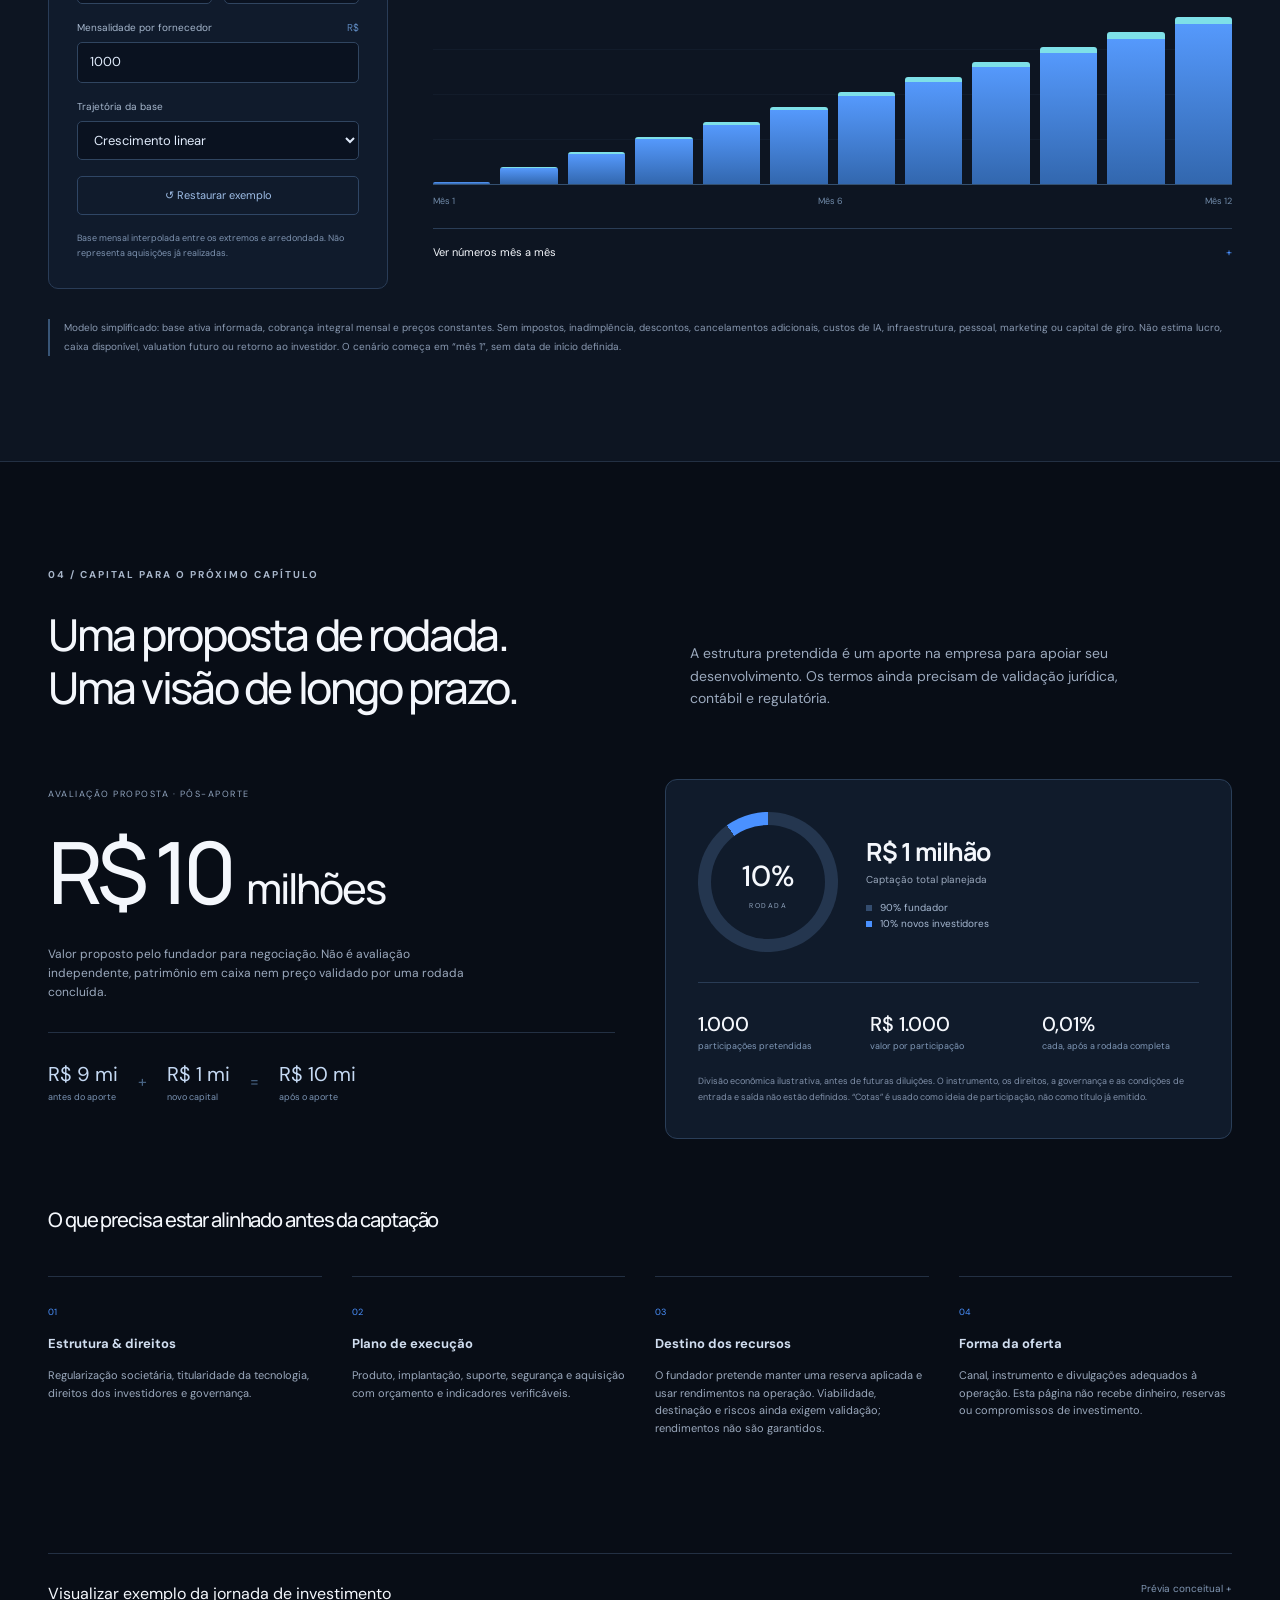
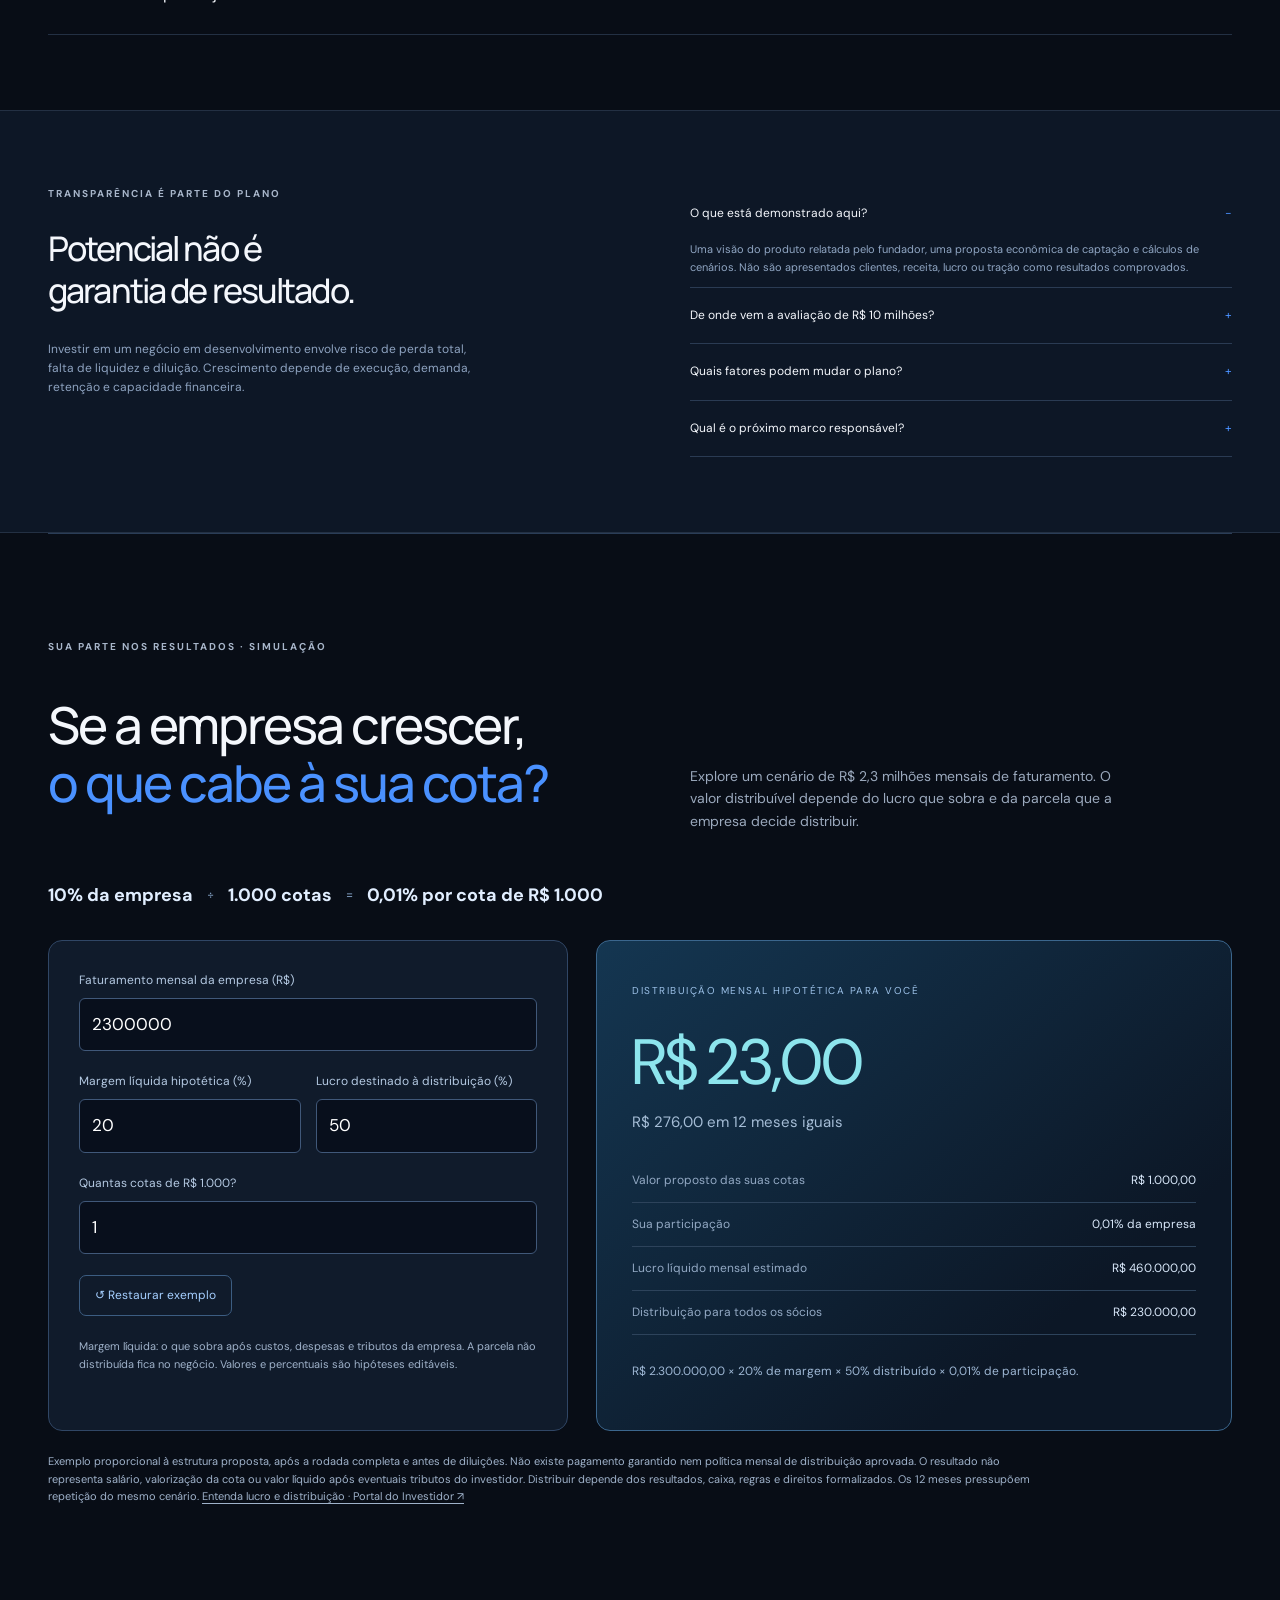
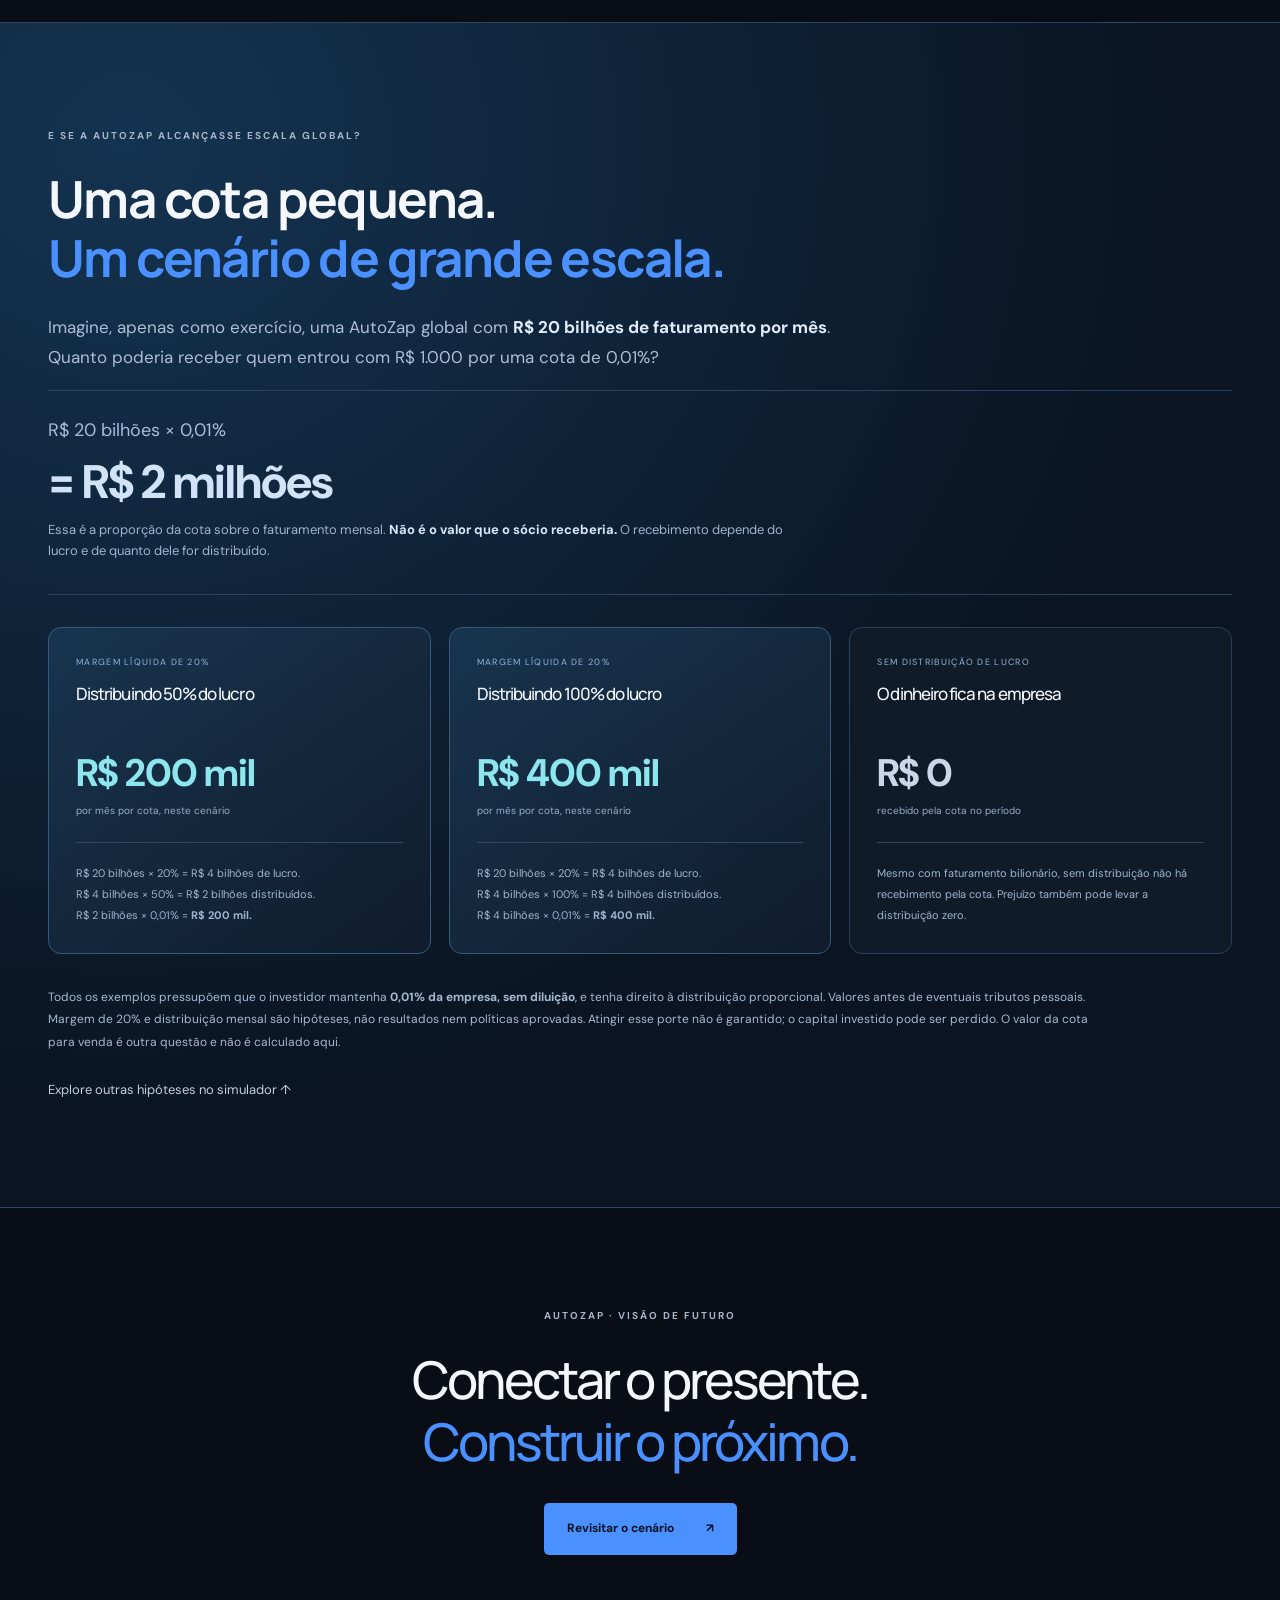
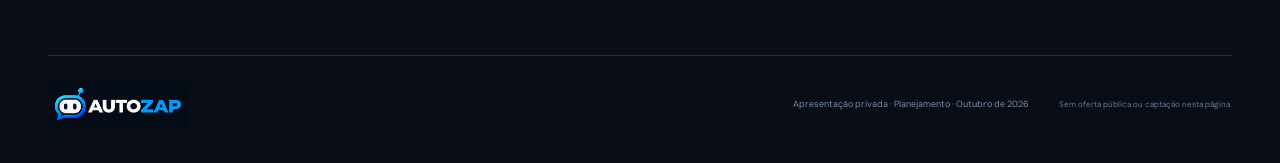
==== commit 86e17b41: "Connect investor access to new socios portal" ====
--- a/index.html
+++ b/index.html
@@ -13,5 +13,5 @@
 <section class="wrap section owner-section" id="simulador-cota" aria-labelledby="ownerTitle"><div class="section-heading"><p class="eyebrow">SUA PARTE NOS RESULTADOS · SIMULAÇÃO</p><h2 id="ownerTitle">Se a empresa crescer,<br><span class="blue">o que cabe à sua cota?</span></h2><p>Explore um cenário de R$ 2,3 milhões mensais de faturamento. O valor distribuível depende do lucro que sobra e da parcela que a empresa decide distribuir.</p></div><div class="ownership-strip"><strong>10% da empresa</strong><span>÷</span><strong>1.000 cotas</strong><span>=</span><strong>0,01% por cota de R$ 1.000</strong></div><div class="owner-grid"><form id="ownerInputs" class="owner-inputs"><label for="ownerRevenue">Faturamento mensal da empresa (R$)<input id="ownerRevenue" type="number" min="0" max="1000000000000" step="1000" value="2300000"></label><div class="control-pair"><label for="ownerMargin">Margem líquida hipotética (%)<input id="ownerMargin" type="number" min="-100" max="100" step="1" value="20"></label><label for="ownerPayout">Lucro destinado à distribuição (%)<input id="ownerPayout" type="number" min="0" max="100" step="1" value="50"></label></div><label for="ownerUnits">Quantas cotas de R$ 1.000?<input id="ownerUnits" type="number" min="1" max="1000" step="1" value="1"></label><button type="button" id="ownerReset" class="owner-reset">↺ Restaurar exemplo</button><p class="owner-note">Margem líquida: o que sobra após custos, despesas e tributos da empresa. A parcela não distribuída fica no negócio. Valores e percentuais são hipóteses editáveis.</p></form><div class="owner-result" aria-live="polite" aria-atomic="true"><small>DISTRIBUIÇÃO MENSAL HIPOTÉTICA PARA VOCÊ</small><output id="ownerMonthly">R$ 23,00</output><p class="annual-result" id="ownerAnnual">R$ 276,00 em 12 meses iguais</p><dl><div><dt>Valor proposto das suas cotas</dt><dd id="ownerCapital">R$ 1.000,00</dd></div><div><dt>Sua participação</dt><dd id="ownerShare">0,01% da empresa</dd></div><div><dt>Lucro líquido mensal estimado</dt><dd id="ownerProfit">R$ 460.000,00</dd></div><div><dt>Distribuição para todos os sócios</dt><dd id="ownerDistributed">R$ 230.000,00</dd></div></dl><p class="owner-formula" id="ownerFormula"></p><p class="zero-note" id="ownerZero" hidden>Sem lucro positivo ou sem distribuição, o valor recebido neste cenário é zero.</p></div></div><p class="owner-note">Exemplo proporcional à estrutura proposta, após a rodada completa e antes de diluições. Não existe pagamento garantido nem política mensal de distribuição aprovada. O resultado não representa salário, valorização da cota ou valor líquido após eventuais tributos do investidor. Distribuir depende dos resultados, caixa, regras e direitos formalizados. Os 12 meses pressupõem repetição do mesmo cenário. <a href="https://www.gov.br/investidor/pt-br/investir/antes-de-investir/entenda-as-caracteristicas-dos-investimentos/renda-fixa-x-renda-variavel" target="_blank" rel="noopener noreferrer">Entenda lucro e distribuição · Portal do Investidor ↗</a></p></section><section class="section billion-section" id="cenario-global" aria-labelledby="billionTitle"><div class="wrap"><p class="eyebrow">E SE A AUTOZAP ALCANÇASSE ESCALA GLOBAL?</p><h2 id="billionTitle">Uma cota pequena.<br><span class="blue">Um cenário de grande escala.</span></h2><p class="billion-intro">Imagine, apenas como exercício, uma AutoZap global com <strong>R$ 20 bilhões de faturamento por mês</strong>. Quanto poderia receber quem entrou com R$ 1.000 por uma cota de 0,01%?</p><div class="billion-equation"><span>R$ 20 bilhões × 0,01%</span><strong>= R$ 2 milhões</strong><p>Essa é a proporção da cota sobre o faturamento mensal. <b>Não é o valor que o sócio receberia.</b> O recebimento depende do lucro e de quanto dele for distribuído.</p></div><div class="billion-cards"><article><p>MARGEM LÍQUIDA DE 20%</p><h3>Distribuindo 50% do lucro</h3><strong>R$ 200 mil<span>por mês por cota, neste cenário</span></strong><div>R$ 20 bilhões × 20% = R$ 4 bilhões de lucro.<br>R$ 4 bilhões × 50% = R$ 2 bilhões distribuídos.<br>R$ 2 bilhões × 0,01% = <b>R$ 200 mil.</b></div></article><article><p>MARGEM LÍQUIDA DE 20%</p><h3>Distribuindo 100% do lucro</h3><strong>R$ 400 mil<span>por mês por cota, neste cenário</span></strong><div>R$ 20 bilhões × 20% = R$ 4 bilhões de lucro.<br>R$ 4 bilhões × 100% = R$ 4 bilhões distribuídos.<br>R$ 4 bilhões × 0,01% = <b>R$ 400 mil.</b></div></article><article class="billion-zero"><p>SEM DISTRIBUIÇÃO DE LUCRO</p><h3>O dinheiro fica na empresa</h3><strong>R$ 0<span>recebido pela cota no período</span></strong><div>Mesmo com faturamento bilionário, sem distribuição não há recebimento pela cota. Prejuízo também pode levar a distribuição zero.</div></article></div><p class="billion-conditions">Todos os exemplos pressupõem que o investidor mantenha <strong>0,01% da empresa, sem diluição</strong>, e tenha direito à distribuição proporcional. Valores antes de eventuais tributos pessoais. Margem de 20% e distribuição mensal são hipóteses, não resultados nem políticas aprovadas. Atingir esse porte não é garantido; o capital investido pode ser perdido. O valor da cota para venda é outra questão e não é calculado aqui.</p><a class="text-link" href="#simulador-cota">Explore outras hipóteses no simulador ↑</a></div></section><section class="wrap closing"><p class="eyebrow">AUTOZAP · VISÃO DE FUTURO</p><h2>Conectar o presente.<br><span class="blue">Construir o próximo.</span></h2><a href="#simulador" class="button primary">Revisitar o cenário <span>↗</span></a></section></div><section id="fundraisingView" class="fundraising-view wrap" hidden aria-labelledby="fundraisingTitle"><a href="#conteudo" class="back-to-site">← Voltar à apresentação</a><div class="fundraising-heading"><div><p class="eyebrow">AUTOZAP / CAPTAÇÃO</p><h1 id="fundraisingTitle">O próximo capítulo.<br><span class="blue">Começa com uma escolha.</span></h1><p>Explore a estrutura proposta e organize sua intenção de participação.</p></div><span class="connection-status" id="connectionStatus">Em preparação · prévia do fluxo</span></div><div class="raise-facts"><div><small>RODADA PLANEJADA</small><strong>R$ 1 milhão</strong></div><div><small>PARTICIPAÇÃO PROPOSTA</small><strong>10% da empresa</strong></div><div><small>AVALIAÇÃO PÓS-APORTE</small><strong>R$ 10 milhões</strong></div></div><div class="raise-workspace"><aside class="raise-summary"><span class="eyebrow">SUA SELEÇÃO</span><h2>Construa sua<br>participação.</h2><label for="unitQuantity">Quantidade de participações</label><div class="quantity-control"><button type="button" id="quantityLess" aria-label="Diminuir quantidade">−</button><input id="unitQuantity" type="number" min="1" max="1000" step="1" value="1"><button type="button" id="quantityMore" aria-label="Aumentar quantidade">+</button></div><div class="quantity-presets"><button type="button" data-units="1">1</button><button type="button" data-units="5">5</button><button type="button" data-units="10">10</button><button type="button" data-units="25">25</button></div><dl><div><dt>Valor unitário proposto</dt><dd>R$ 1.000</dd></div><div><dt>Total da seleção</dt><dd id="selectedTotal">R$ 1.000</dd></div><div><dt>Fração econômica proposta</dt><dd id="selectedPercent">0,01%</dd></div></dl><p class="selection-note">Após a rodada completa de 1.000 participações, antes de futuras diluições. Selecionar não reserva cotas nem cria compromisso.</p></aside><div class="raise-process" id="raiseProcess"><nav class="raise-steps" aria-label="Etapas da captação"><button type="button" data-raise-step="0" aria-current="step"><b>01</b> Cadastro</button><button type="button" data-raise-step="1"><b>02</b> Documentação</button><button type="button" data-raise-step="2"><b>03</b> Pagamento</button></nav><p id="raiseFeedback" class="raise-feedback" role="status"></p>
 <div class="raise-step" data-raise-panel="0"><p class="eyebrow">01 / SUA PARTICIPAÇÃO COMEÇA AQUI</p><h2>Vamos nos conhecer.</h2><p>Selecione a quantidade de cotas e preencha seus dados para conferir o documento da sua participação.</p><form id="registrationForm"><label for="interestName">Nome completo<input id="interestName" type="text" autocomplete="name" placeholder="Seu nome completo" minlength="5" maxlength="120" pattern=".*\s+.*" required></label><label for="interestEmail">E-mail<input id="interestEmail" type="email" autocomplete="email" placeholder="seu@email.com" maxlength="180" required></label><p class="local-only" id="dataInformation">Nesta prévia, os dados ficam somente na memória do navegador. Não são enviados ou salvos.</p><label class="consent"><input id="dataConsent" type="checkbox" required>Li as informações sobre meus dados e entendo as etapas de documentação e pagamento.</label><button type="submit" class="button primary" id="registrationSubmit">Conferir prévia do documento</button></form></div>
 <div class="raise-step" data-raise-panel="1" hidden><p class="eyebrow">02 / DOCUMENTAÇÃO</p><h2 id="documentTitle">Tudo por escrito.</h2><p>Confira seu nome, a quantidade de cotas, o valor e a participação correspondente.</p><p class="local-only" id="previewNote">Modelo com logo, CNPJ e assinatura da empresa. Os termos da participação ainda precisam ser concluídos.</p><div class="document-preview"><pre id="documentText" hidden></pre><iframe id="documentFrame" title="Documento AutoZap com assinatura da empresa" sandbox="" referrerpolicy="no-referrer"></iframe></div><div class="raise-actions"><button type="button" id="downloadText">Baixar TXT ↓</button><button type="button" id="printDocument">Versão para impressão ↗</button></div><div class="upload-zone"><h3>Assine e envie uma foto.</h3><p class="local-only" id="documentHelp">O envio será habilitado quando o documento final estiver disponível. Foto legível em PNG ou JPEG, até 8 MB.</p><label for="documentUpload">Foto do documento assinado<input id="documentUpload" type="file" accept="image/png,image/jpeg" disabled></label><button type="button" class="button primary" id="documentSend" disabled>Enviar documento</button></div><button type="button" class="button primary" id="paymentProceed" hidden>Continuar para pagamento →</button></div>
-<div class="raise-step" data-raise-panel="2" hidden><p class="eyebrow">03 / PAGAMENTO</p><h2>Seu próximo passo.</h2><p id="paymentState">Aguardando documentação.</p><div class="payment-selection"><span>VALOR TOTAL</span><strong id="paymentTotal">R$ 1.000,00</strong><small id="paymentFraction">1 cota · 0,01%</small></div><p id="paymentWaiting" class="local-only">O Pix é disponibilizado depois da conferência do documento assinado.</p><div id="pixDetails" hidden><h3>Pix da empresa</h3><p>Destinatário: <strong id="pixRecipient"></strong></p><label for="pixKey">Chave Pix<input class="payment-key" id="pixKey" readonly></label><button class="raise-secondary" type="button" id="copyPix">Copiar chave Pix</button><p class="local-only">Confira o destinatário e pague exatamente o valor acima. O comprovante será conferido antes da liberação.</p><label for="receiptUpload">Foto do comprovante<input id="receiptUpload" type="file" accept="image/png,image/jpeg" disabled></label><button class="button primary" type="button" id="receiptSend" disabled>Enviar comprovante</button></div><div class="membership-callout" id="memberAccess" hidden><h3>Sua participação está confirmada.</h3><p>Consulte seu nome, a data de confirmação e suas cotas na área Sócios AutoZap.</p><a class="button primary" id="memberLink" href="socios.html">Acessar Sócios AutoZap →</a></div></div>
-<div class="raise-step tracking-box" id="orderTracking" hidden><strong id="orderState"></strong><small id="orderReference"></small><p>Guarde seu link privado para voltar a esta solicitação. Quem tiver o link poderá acessar seus dados; não o compartilhe.</p><label for="accessLink">Link de acompanhamento<input id="accessLink" readonly></label><div class="raise-actions"><button type="button" id="saveAccess">Salvar meu acesso</button><button type="button" id="refreshOrder">Atualizar situação ↻</button></div></div><p id="raiseAnnouncement" class="sr-only" aria-live="polite"></p></div></div><p class="note">Estrutura econômica proposta, sujeita à formalização e às condições da operação. Esta página não recebe recursos nem oferece aquisição disponível. Não há garantia de crescimento, lucro ou retorno. <a href="#capital" class="text-link">Revisar proposta e condições ↗</a></p></section></main><footer class="wrap"><a class="brand" href="#"><img class="clean-brand-logo" src="assets/autozap-logo-clean.png" alt="AutoZap" width="2160" height="728"></a><p>Apresentação privada · Planejamento · Outubro de 2026</p><span>Sem oferta pública ou captação nesta página.</span></footer><script src="app.js"></script><script src="captacao-config.js?v=flow1"></script><script src="captacao-documento.js?v=doc2"></script><script src="captacao.js?v=doc5"></script><script src="expansion.js?v=autorotate2"></script><pre id="draftPrint" class="draft-print"></pre></body></html>
+<div class="raise-step" data-raise-panel="2" hidden><p class="eyebrow">03 / PAGAMENTO</p><h2>Seu próximo passo.</h2><p id="paymentState">Aguardando documentação.</p><div class="payment-selection"><span>VALOR TOTAL</span><strong id="paymentTotal">R$ 1.000,00</strong><small id="paymentFraction">1 cota · 0,01%</small></div><p id="paymentWaiting" class="local-only">O Pix é disponibilizado depois da conferência do documento assinado.</p><div id="pixDetails" hidden><h3>Pix da empresa</h3><p>Destinatário: <strong id="pixRecipient"></strong></p><label for="pixKey">Chave Pix<input class="payment-key" id="pixKey" readonly></label><button class="raise-secondary" type="button" id="copyPix">Copiar chave Pix</button><p class="local-only">Confira o destinatário e pague exatamente o valor acima. O comprovante será conferido antes da liberação.</p><label for="receiptUpload">Foto do comprovante<input id="receiptUpload" type="file" accept="image/png,image/jpeg" disabled></label><button class="button primary" type="button" id="receiptSend" disabled>Enviar comprovante</button></div><div class="membership-callout" id="memberAccess" hidden><h3>Sua participação está confirmada.</h3><p>Consulte seu nome, a data de confirmação e suas cotas na área Sócios AutoZap.</p><a class="button primary" id="memberLink" href="https://socio.autozap.log.br/">Acessar Sócios AutoZap →</a></div></div>
+<div class="raise-step tracking-box" id="orderTracking" hidden><strong id="orderState"></strong><small id="orderReference"></small><p>Guarde seu link privado para voltar a esta solicitação. Quem tiver o link poderá acessar seus dados; não o compartilhe.</p><label for="accessLink">Link de acompanhamento<input id="accessLink" readonly></label><div class="raise-actions"><button type="button" id="saveAccess">Salvar meu acesso</button><button type="button" id="refreshOrder">Atualizar situação ↻</button></div></div><p id="raiseAnnouncement" class="sr-only" aria-live="polite"></p></div></div><p class="note">Estrutura econômica proposta, sujeita à formalização e às condições da operação. Esta página não recebe recursos nem oferece aquisição disponível. Não há garantia de crescimento, lucro ou retorno. <a href="#capital" class="text-link">Revisar proposta e condições ↗</a></p></section></main><footer class="wrap"><a class="brand" href="#"><img class="clean-brand-logo" src="assets/autozap-logo-clean.png" alt="AutoZap" width="2160" height="728"></a><p>Apresentação privada · Planejamento · Outubro de 2026</p><span>Sem oferta pública ou captação nesta página.</span></footer><script src="app.js"></script><script src="captacao-config.js?v=flow1"></script><script src="captacao-documento.js?v=doc2"></script><script src="captacao.js?v=socios1"></script><script src="expansion.js?v=autorotate2"></script><pre id="draftPrint" class="draft-print"></pre></body></html>
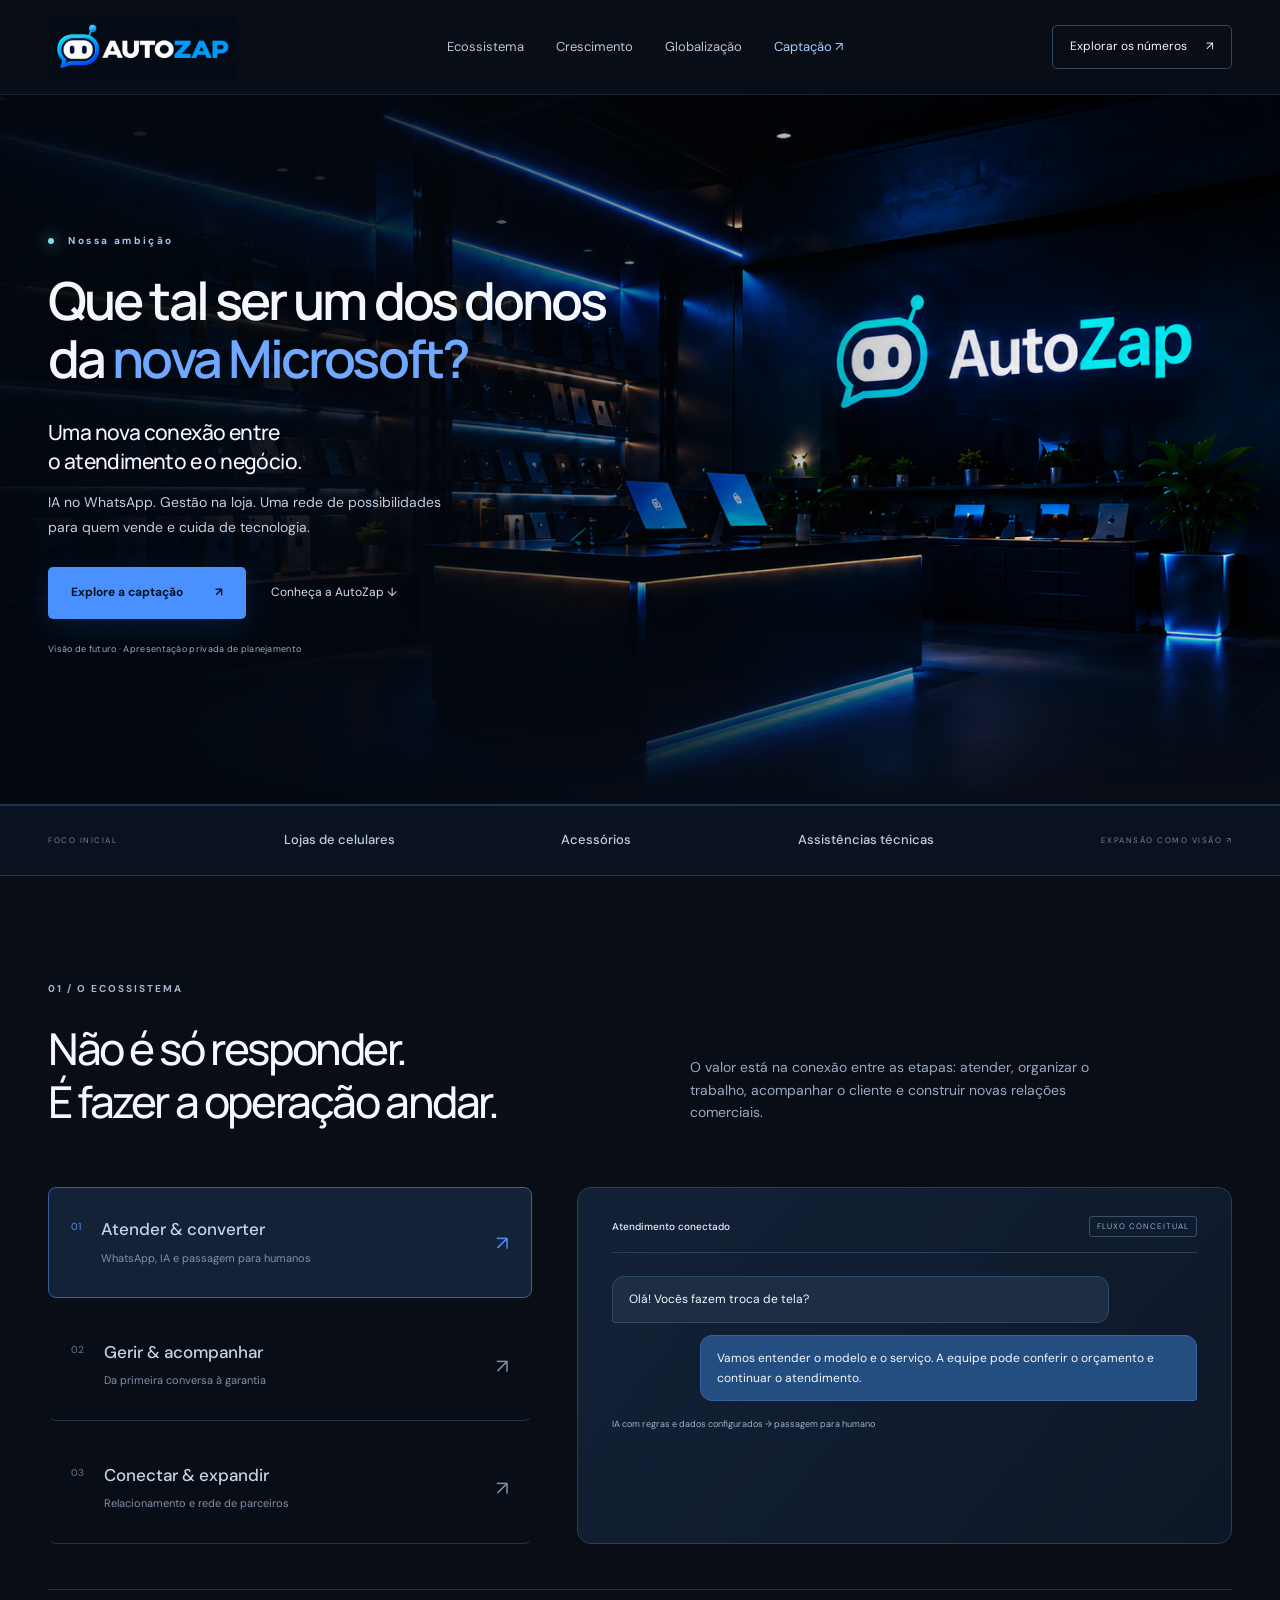
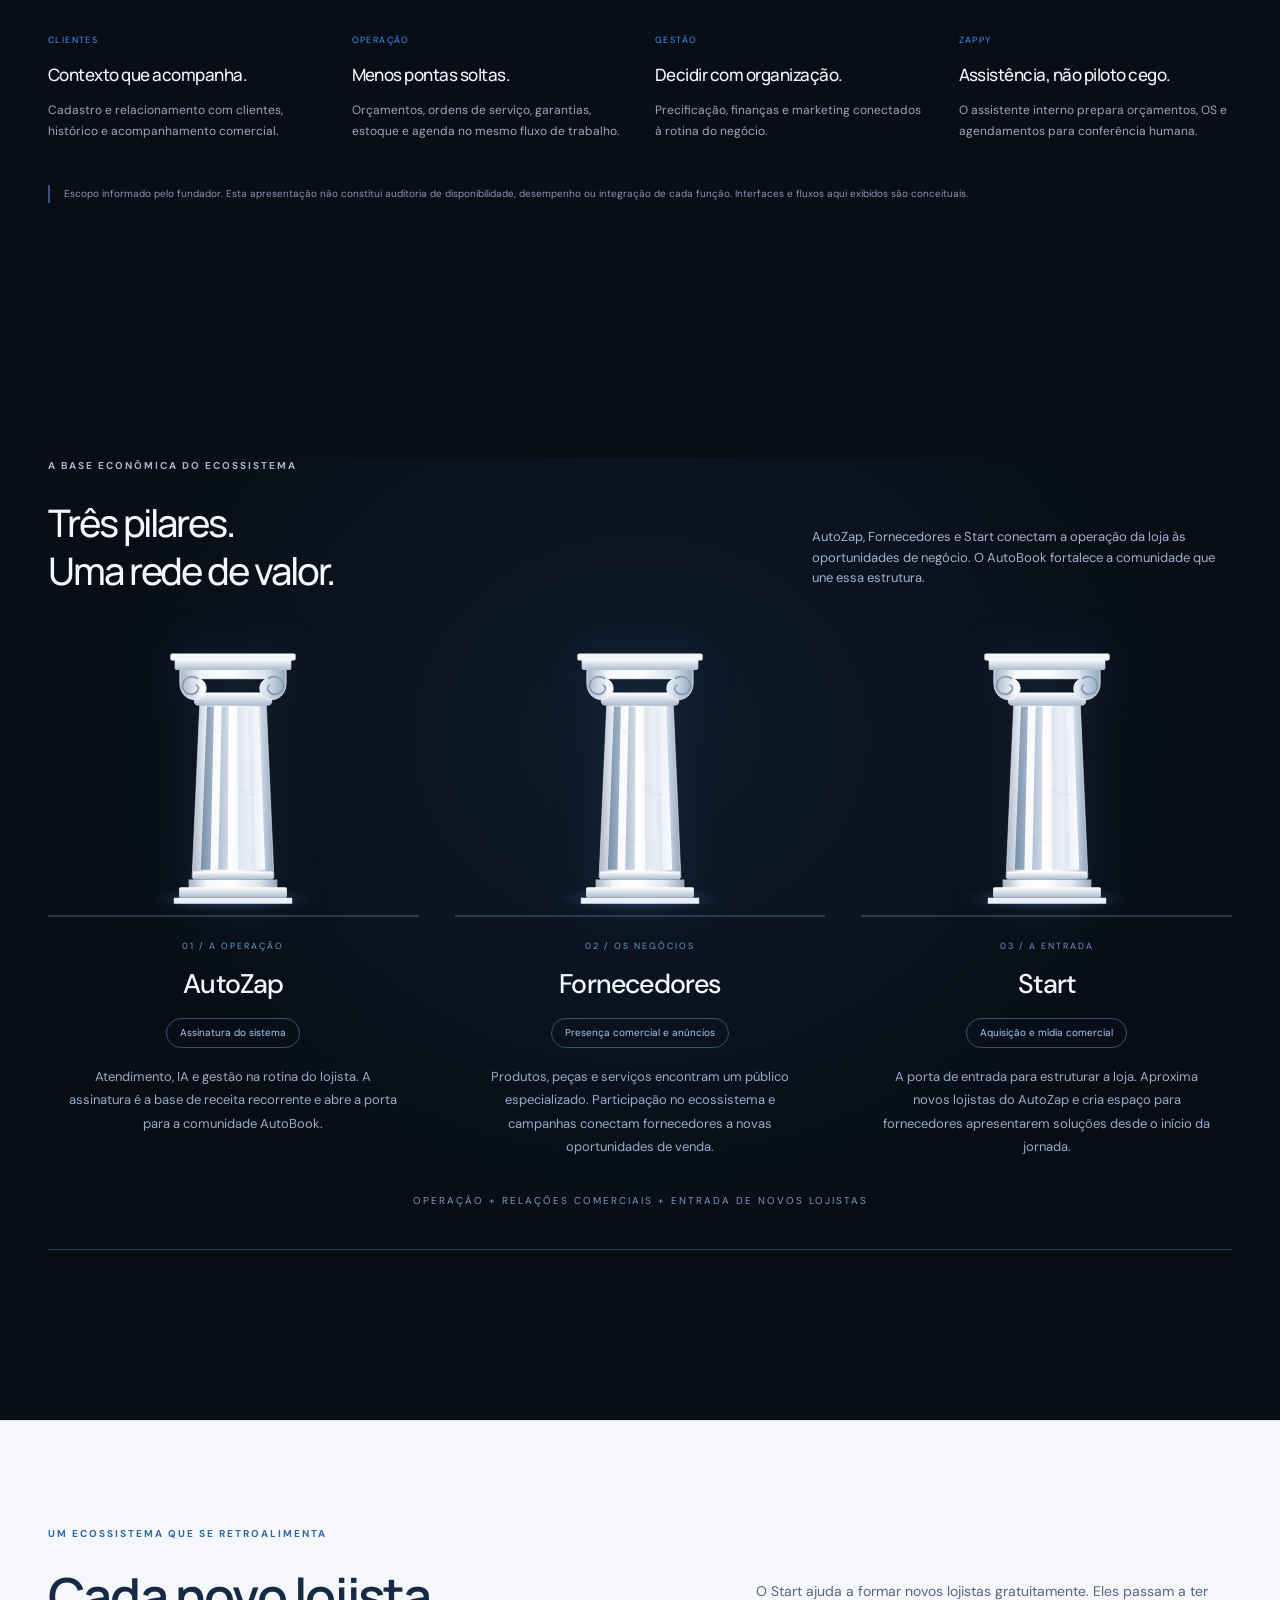
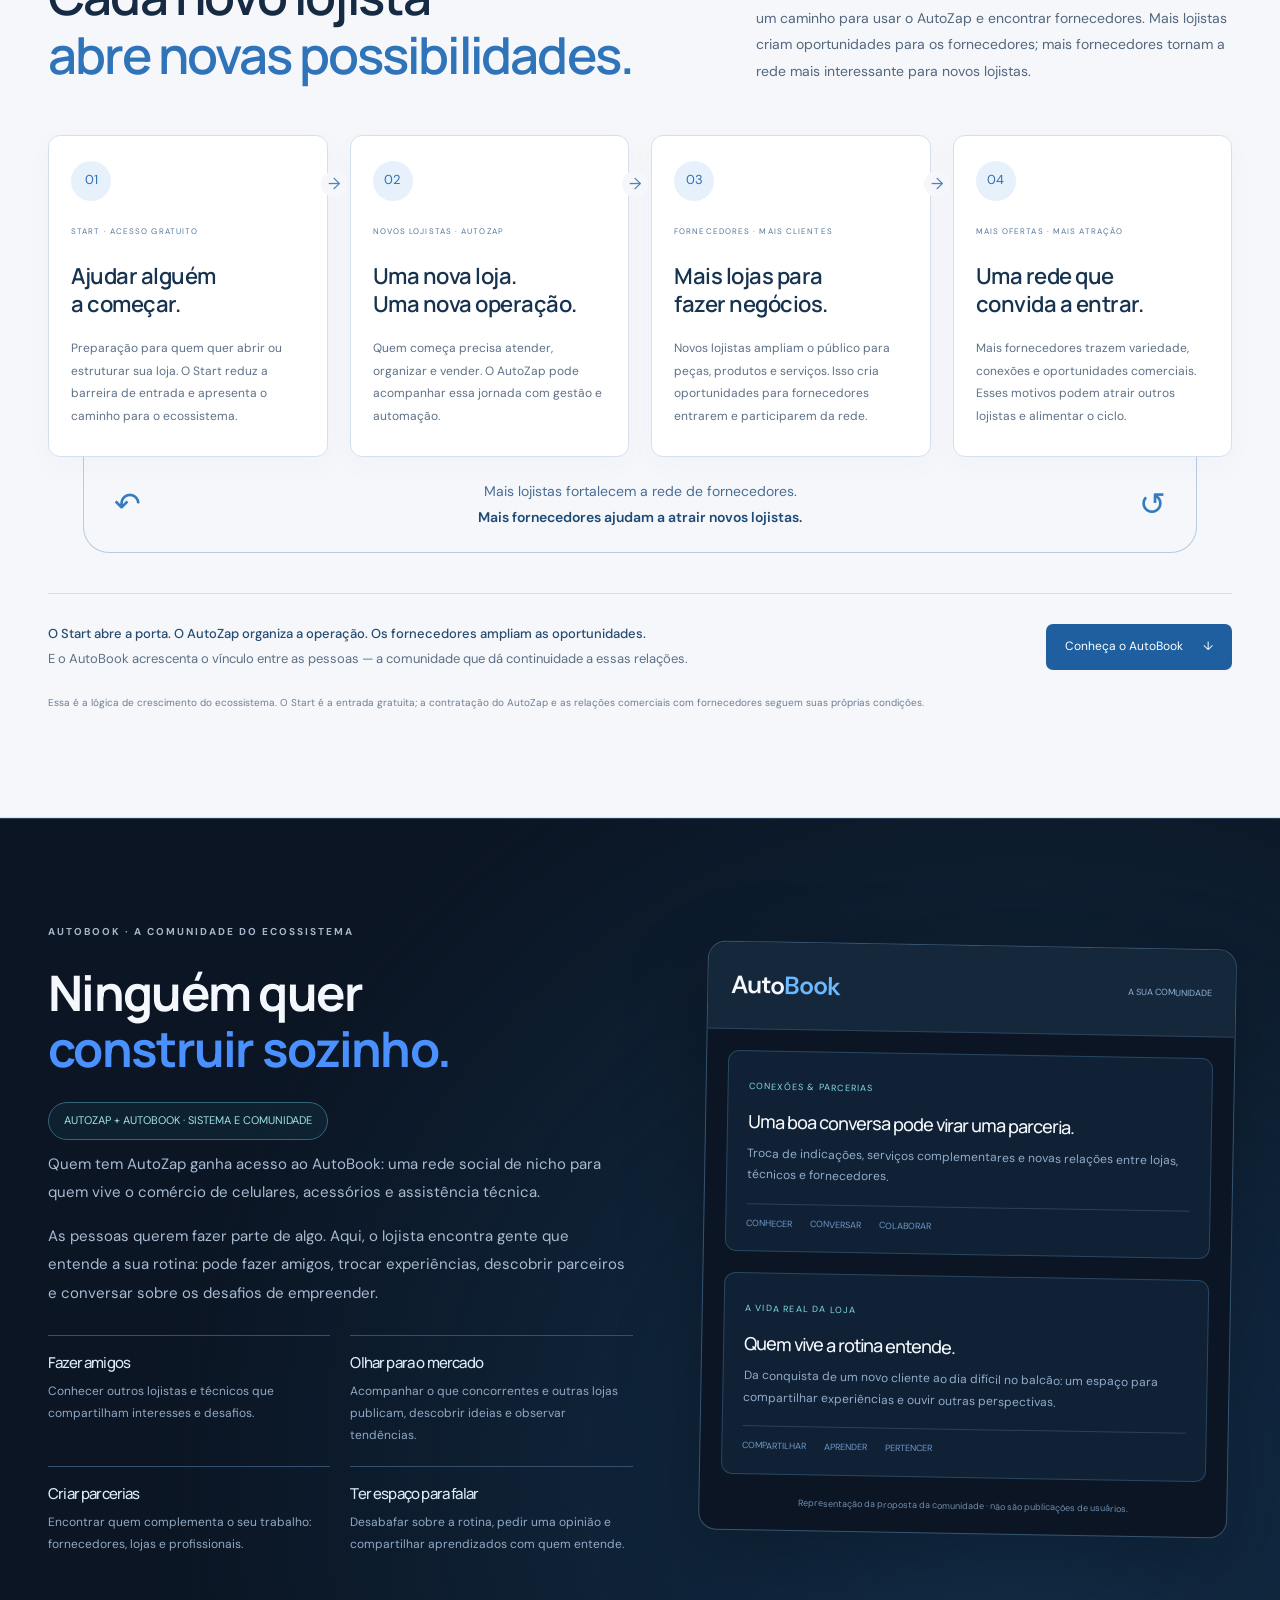
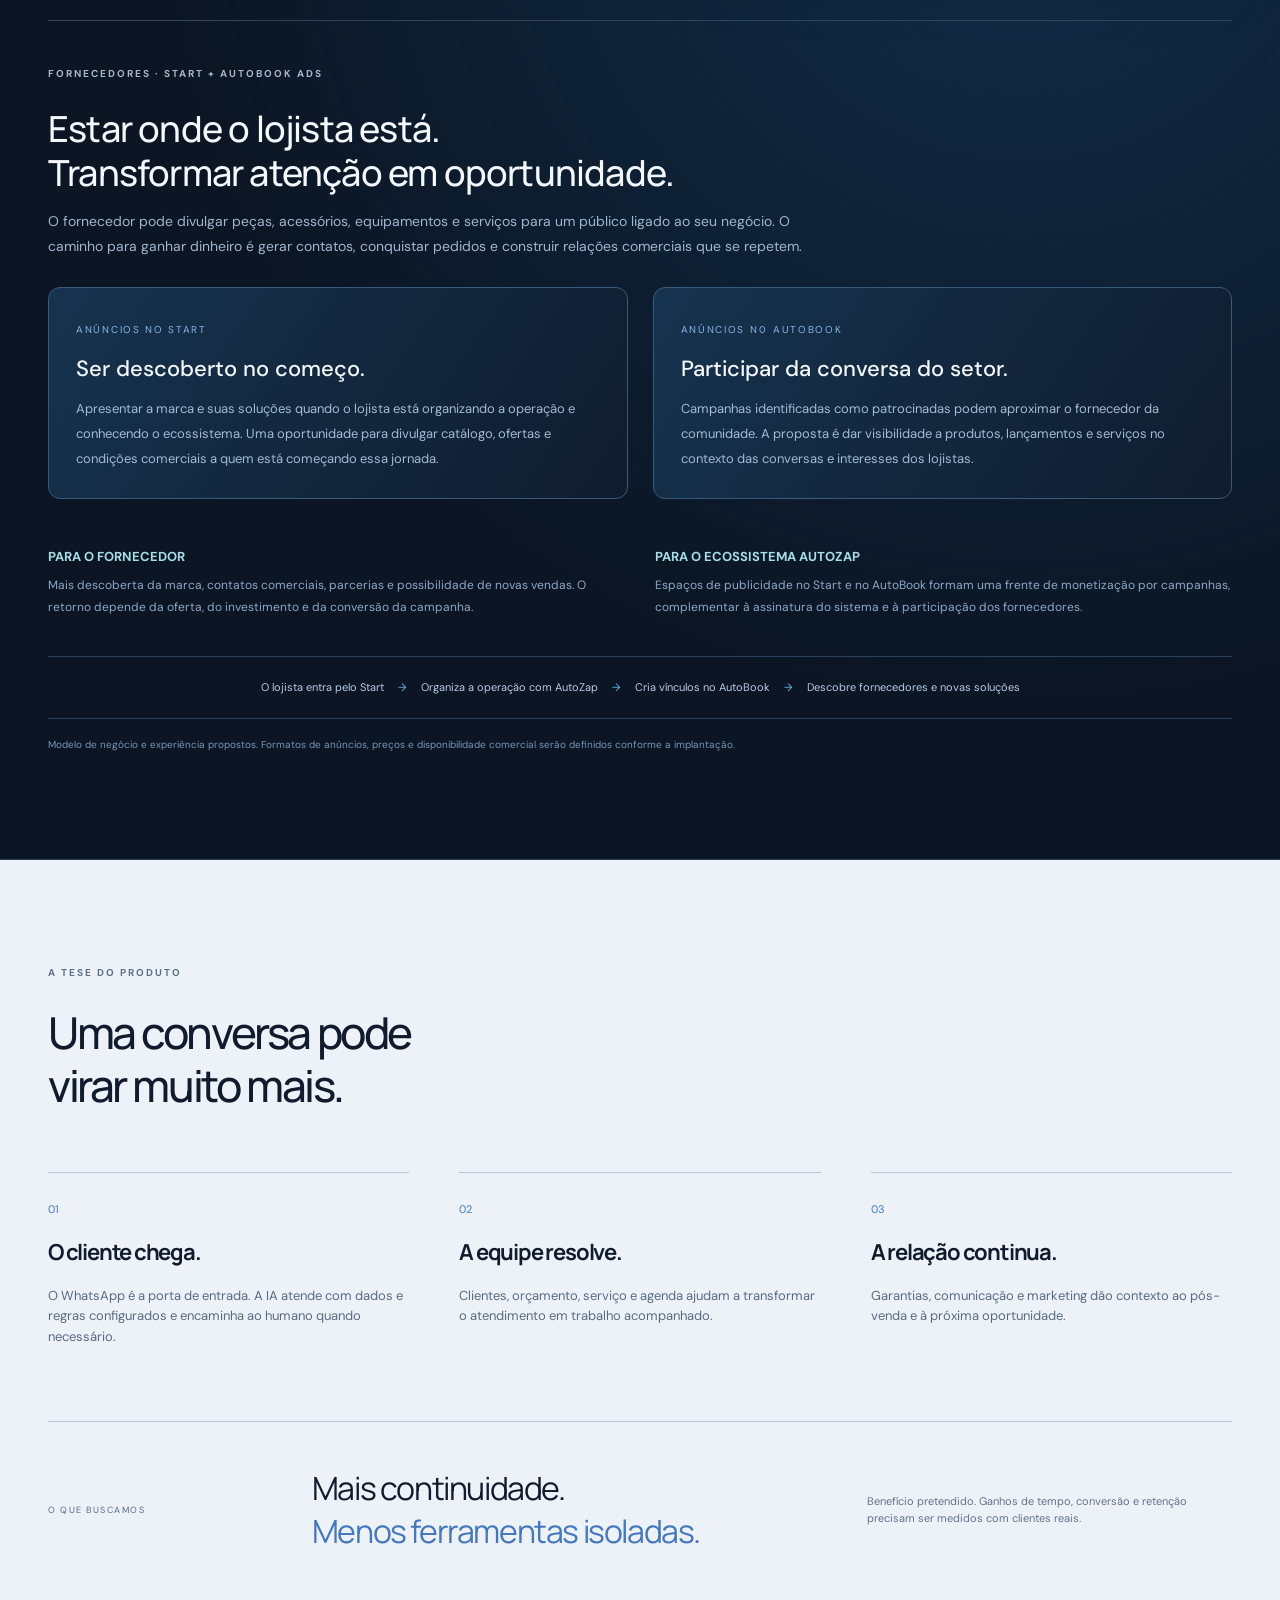
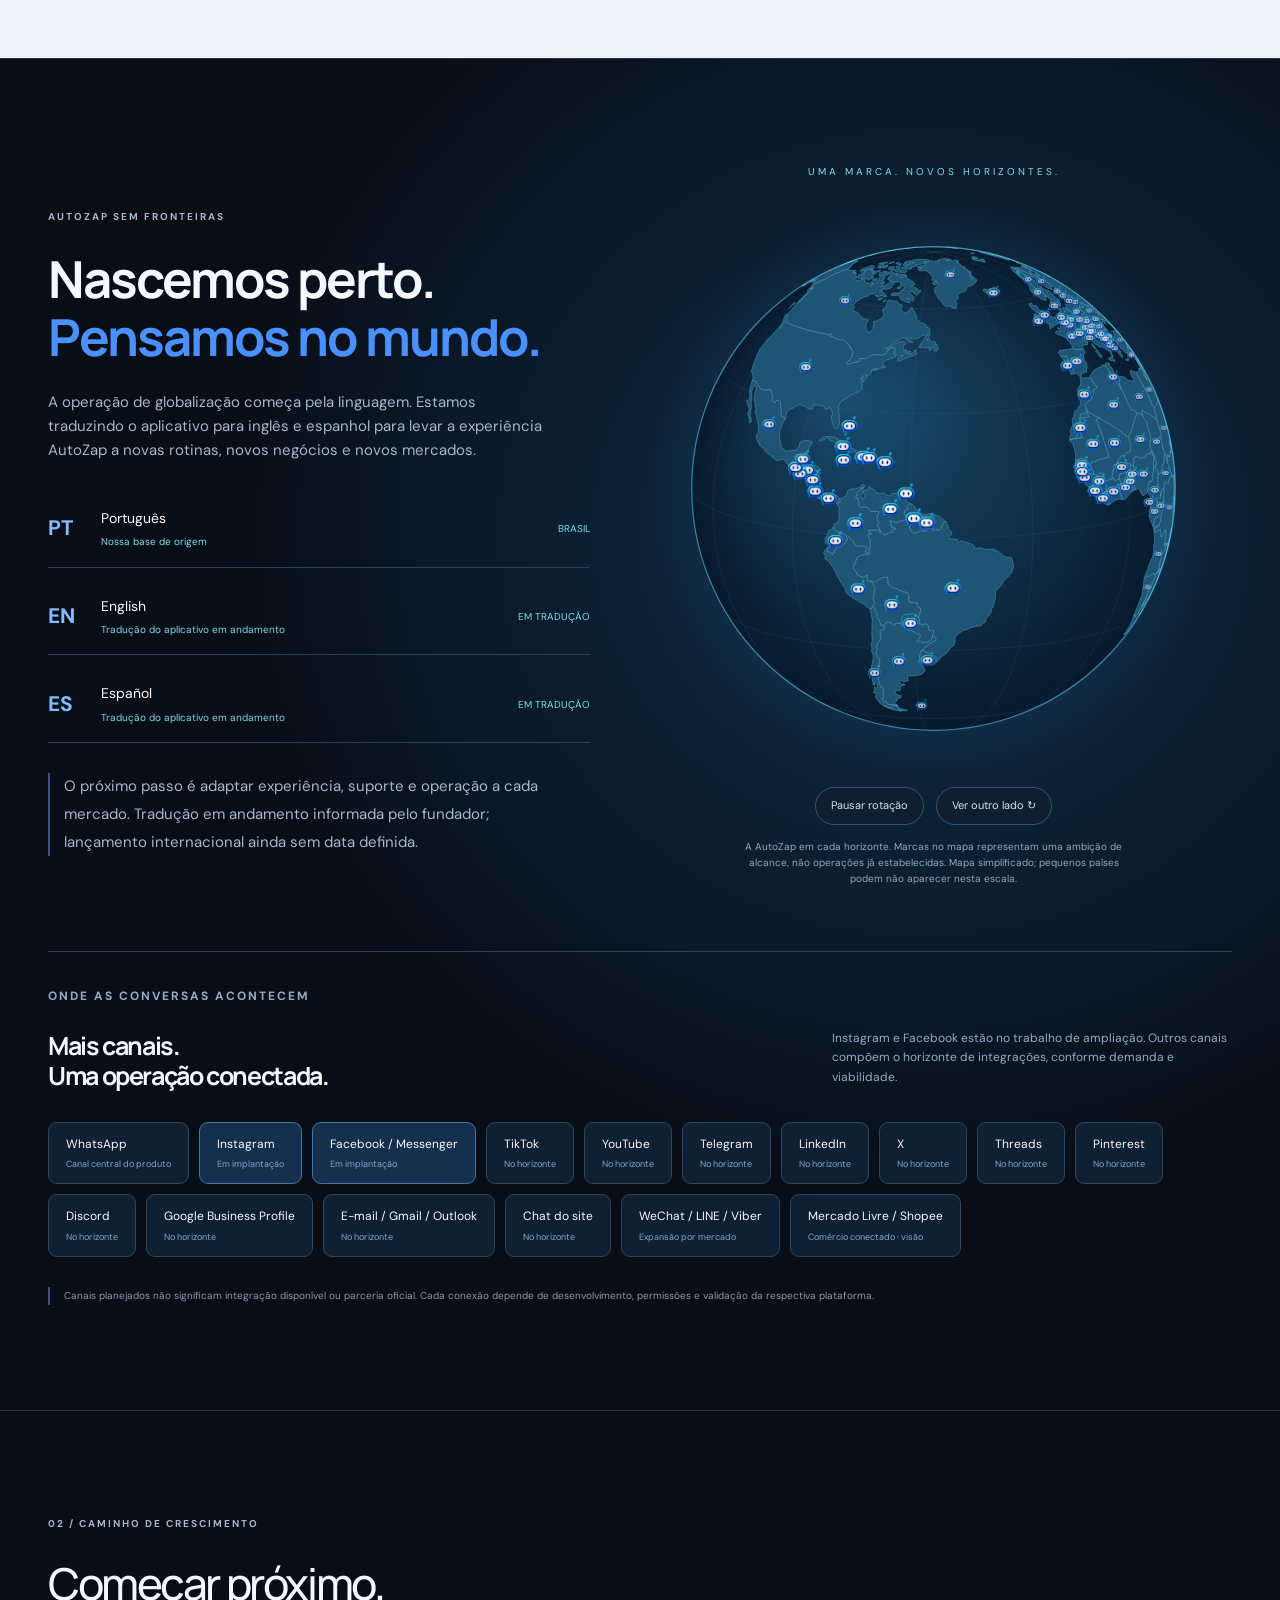
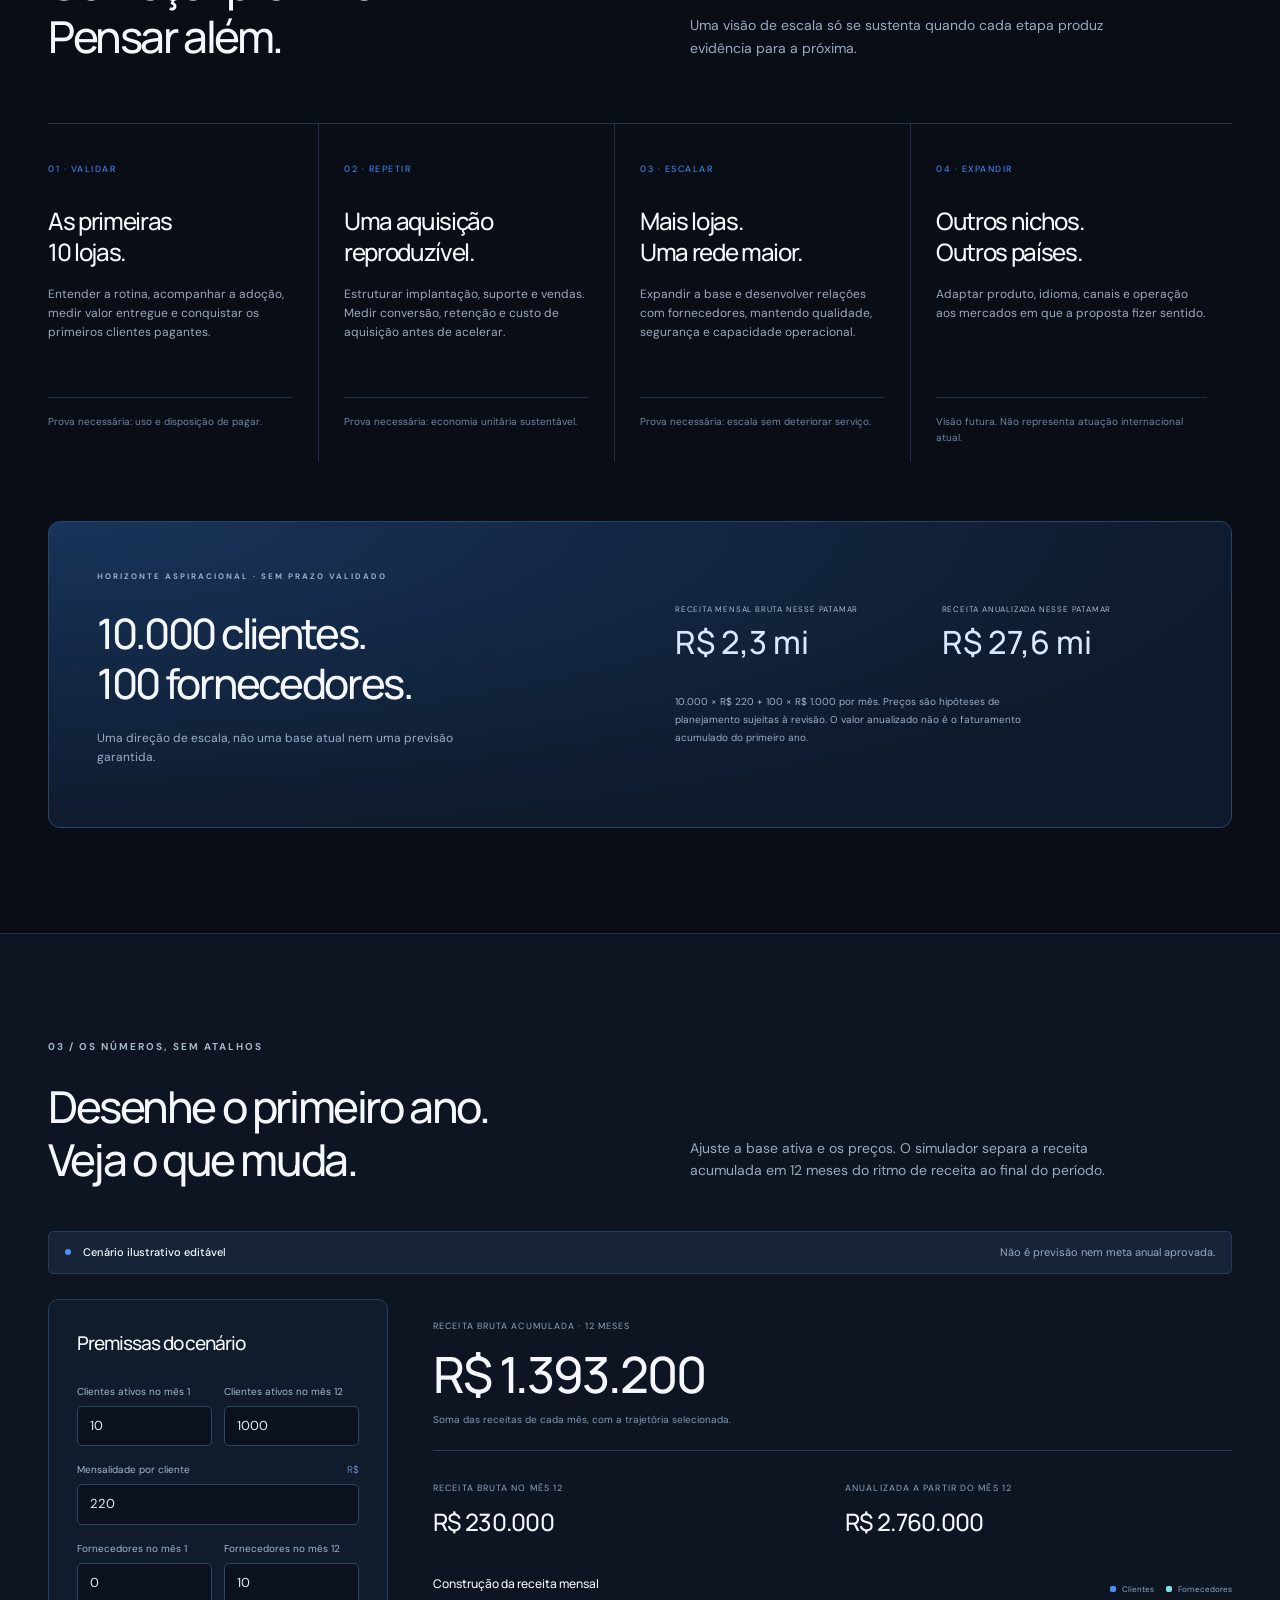
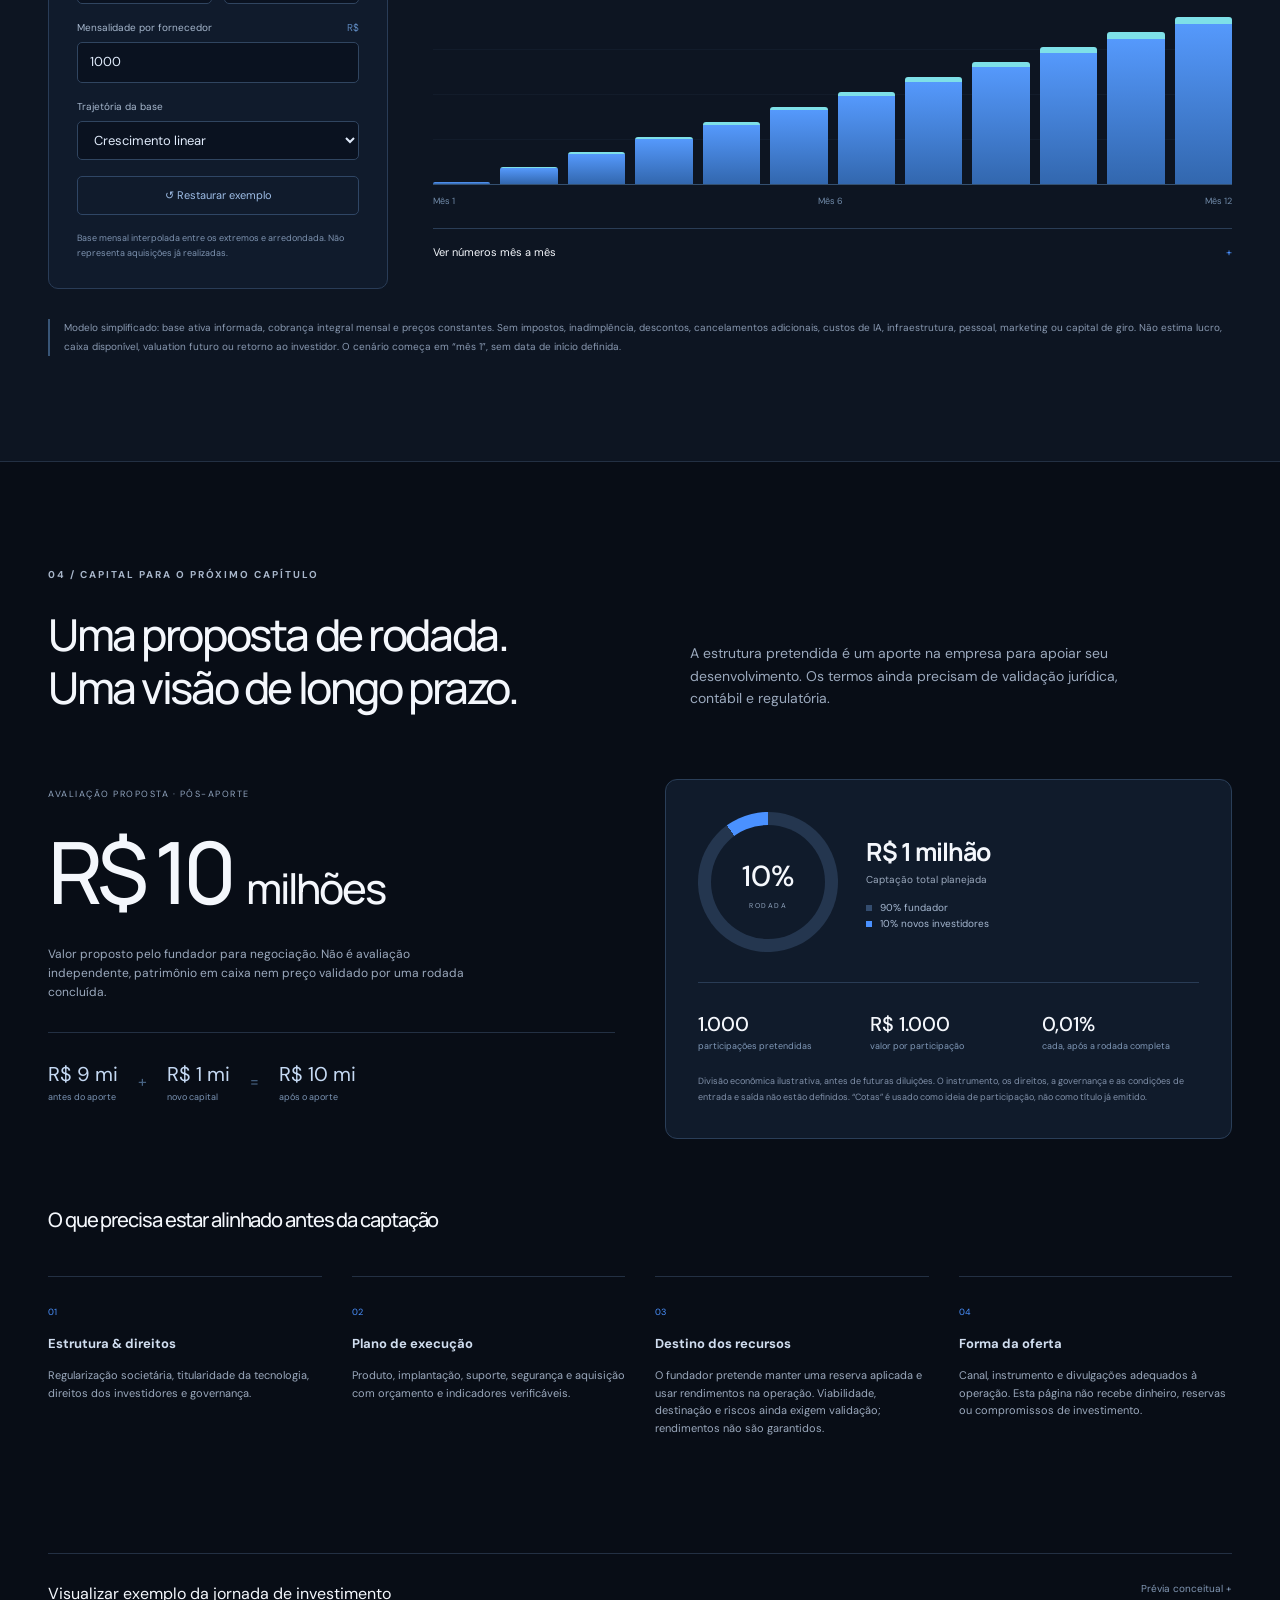
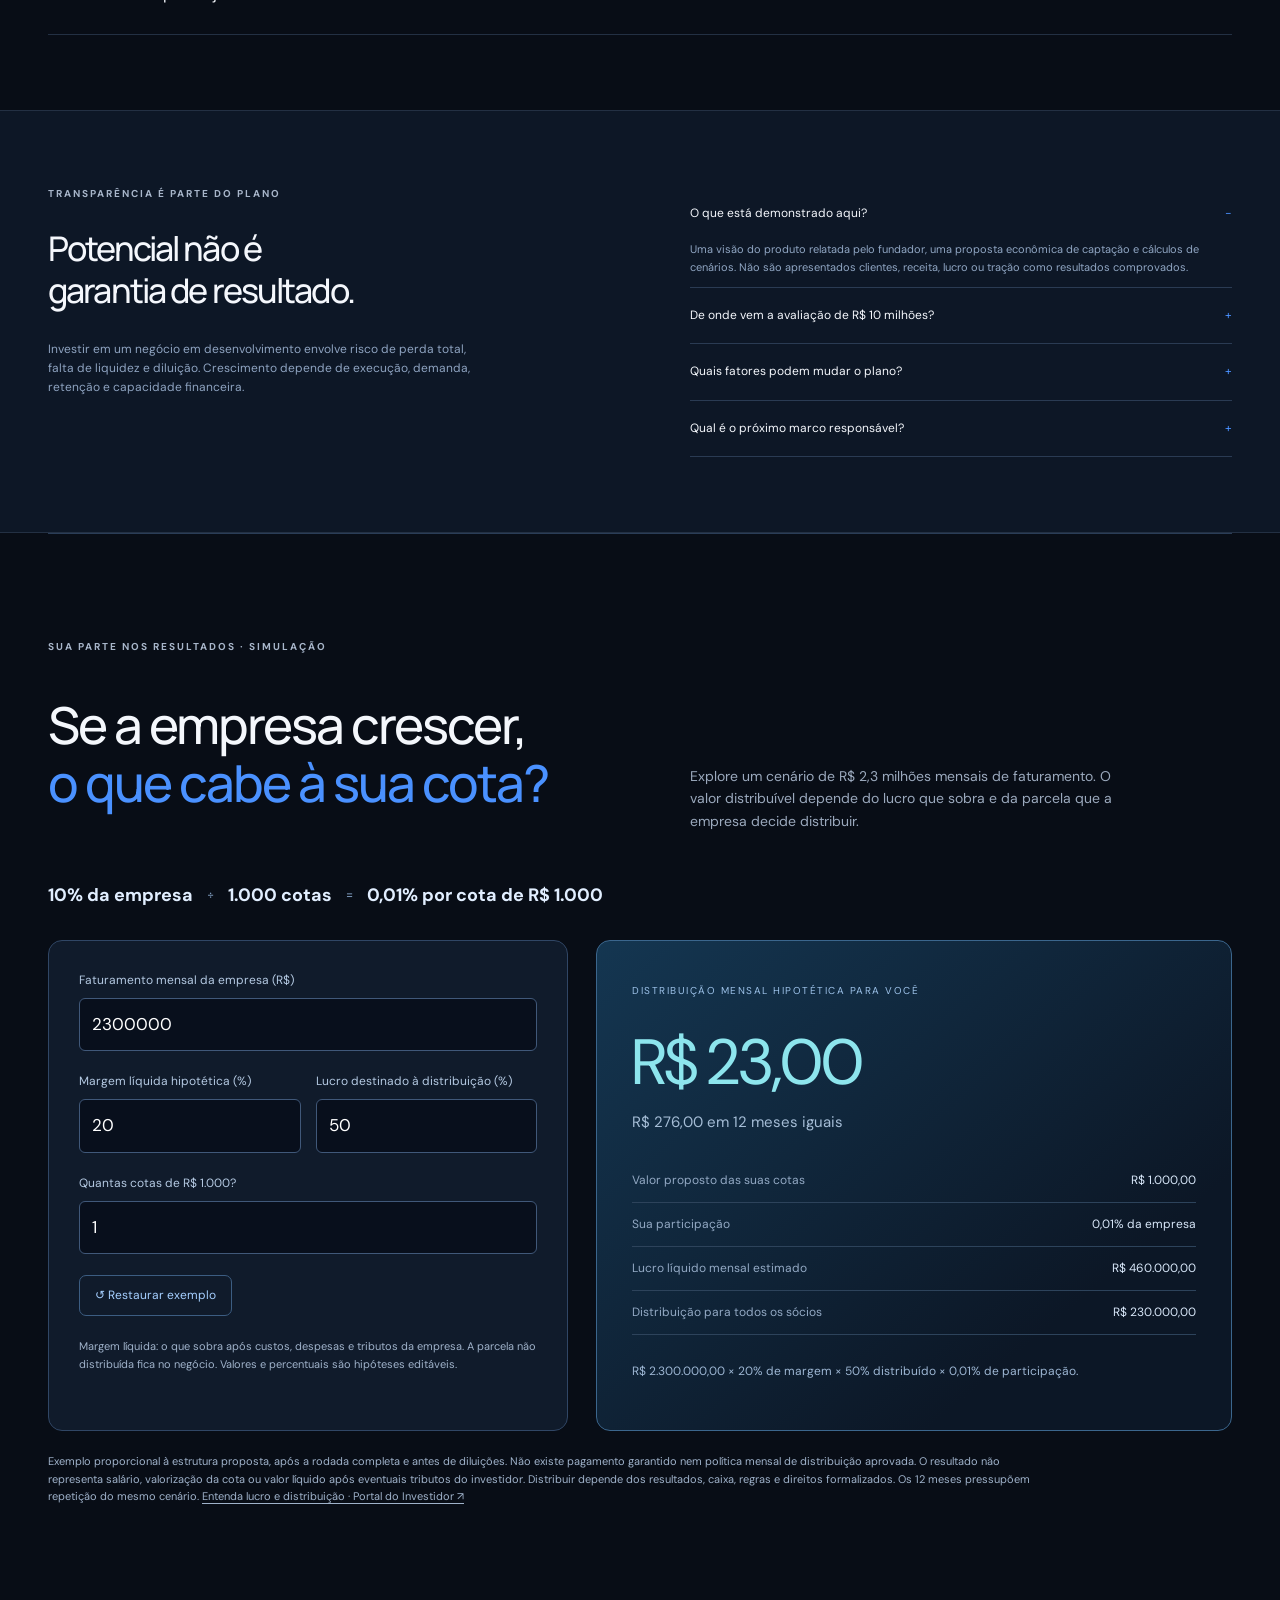
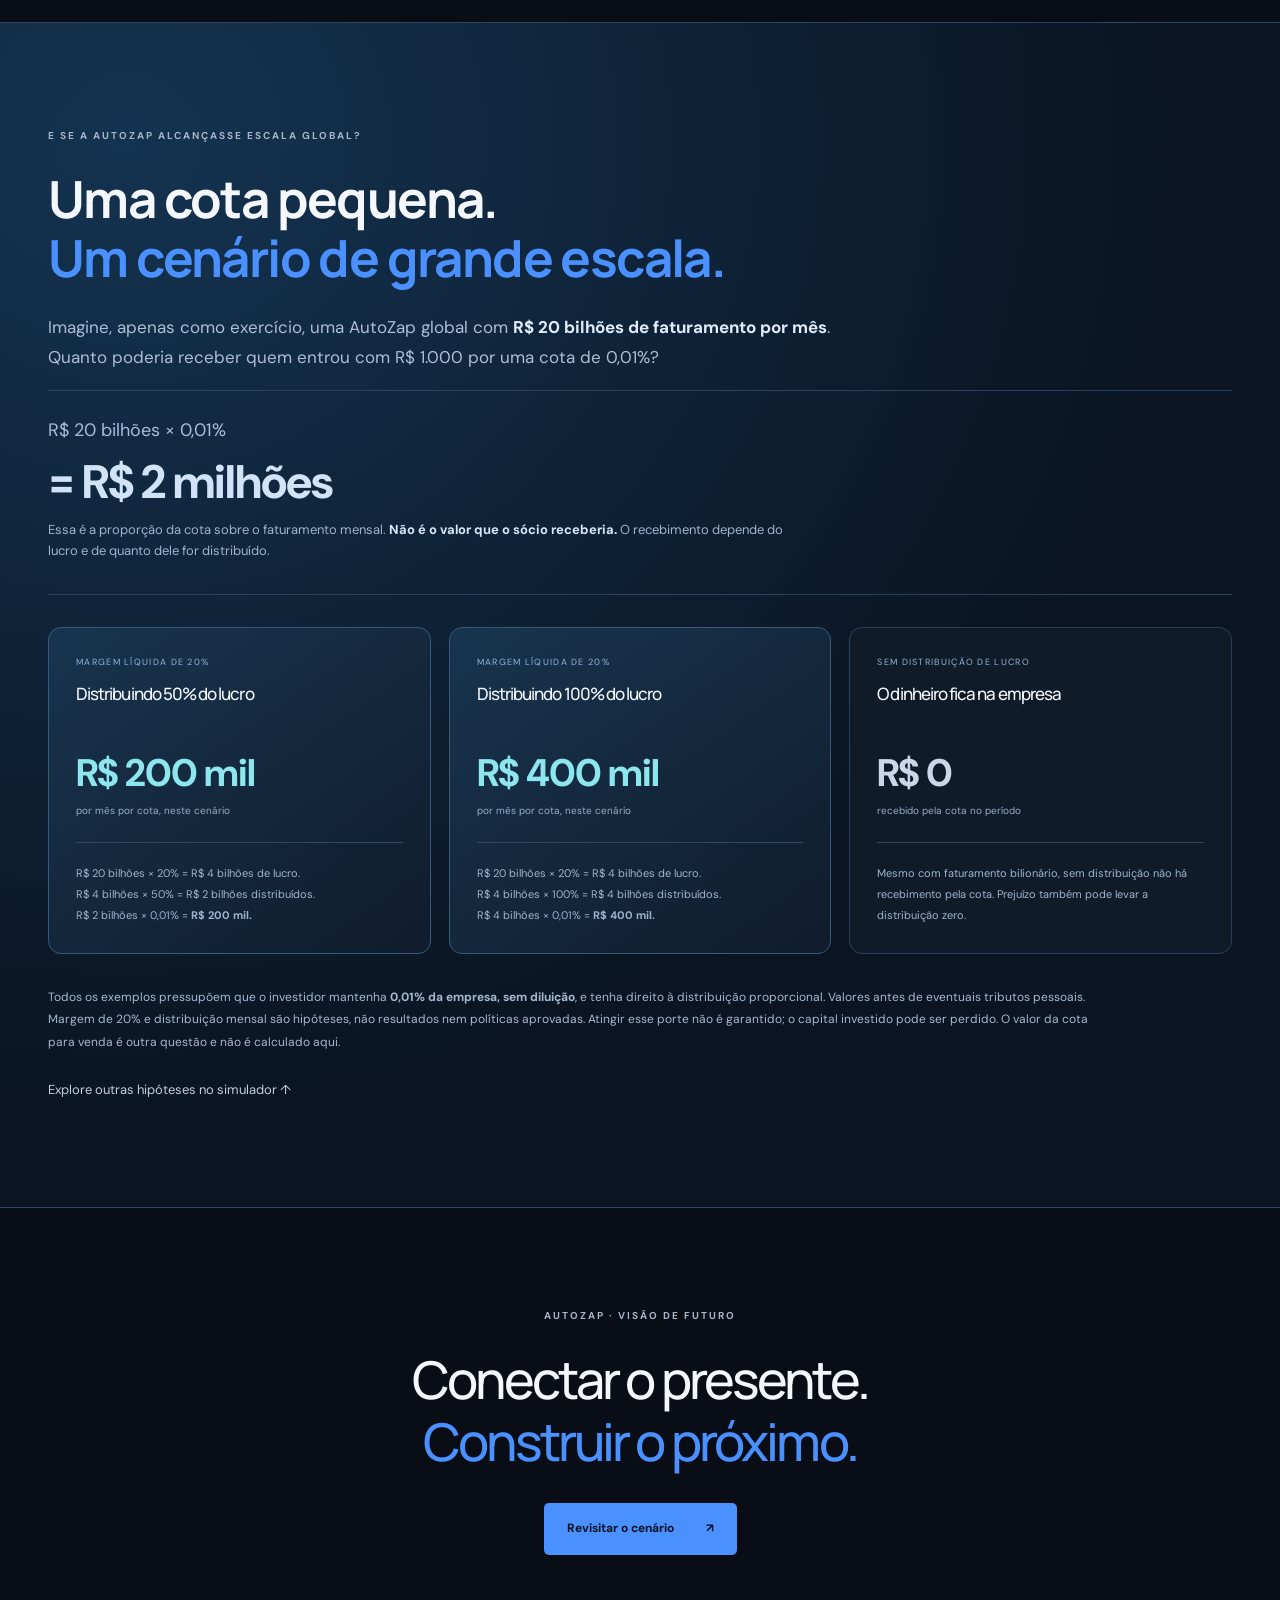
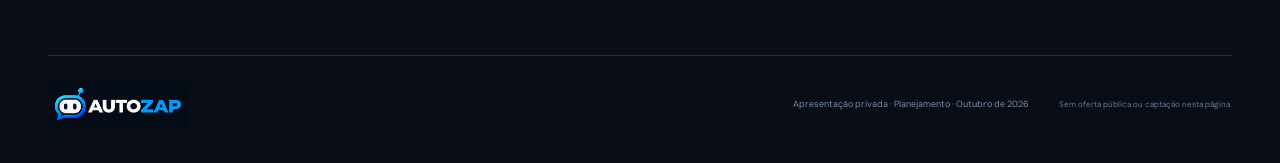
==== commit a0d249b0: "Connect investor frontend to Axion API" ====
--- a/index.html
+++ b/index.html
@@ -14,4 +14,4 @@
 <div class="raise-step" data-raise-panel="0"><p class="eyebrow">01 / SUA PARTICIPAÇÃO COMEÇA AQUI</p><h2>Vamos nos conhecer.</h2><p>Selecione a quantidade de cotas e preencha seus dados para conferir o documento da sua participação.</p><form id="registrationForm"><label for="interestName">Nome completo<input id="interestName" type="text" autocomplete="name" placeholder="Seu nome completo" minlength="5" maxlength="120" pattern=".*\s+.*" required></label><label for="interestEmail">E-mail<input id="interestEmail" type="email" autocomplete="email" placeholder="seu@email.com" maxlength="180" required></label><p class="local-only" id="dataInformation">Nesta prévia, os dados ficam somente na memória do navegador. Não são enviados ou salvos.</p><label class="consent"><input id="dataConsent" type="checkbox" required>Li as informações sobre meus dados e entendo as etapas de documentação e pagamento.</label><button type="submit" class="button primary" id="registrationSubmit">Conferir prévia do documento</button></form></div>
 <div class="raise-step" data-raise-panel="1" hidden><p class="eyebrow">02 / DOCUMENTAÇÃO</p><h2 id="documentTitle">Tudo por escrito.</h2><p>Confira seu nome, a quantidade de cotas, o valor e a participação correspondente.</p><p class="local-only" id="previewNote">Modelo com logo, CNPJ e assinatura da empresa. Os termos da participação ainda precisam ser concluídos.</p><div class="document-preview"><pre id="documentText" hidden></pre><iframe id="documentFrame" title="Documento AutoZap com assinatura da empresa" sandbox="" referrerpolicy="no-referrer"></iframe></div><div class="raise-actions"><button type="button" id="downloadText">Baixar TXT ↓</button><button type="button" id="printDocument">Versão para impressão ↗</button></div><div class="upload-zone"><h3>Assine e envie uma foto.</h3><p class="local-only" id="documentHelp">O envio será habilitado quando o documento final estiver disponível. Foto legível em PNG ou JPEG, até 8 MB.</p><label for="documentUpload">Foto do documento assinado<input id="documentUpload" type="file" accept="image/png,image/jpeg" disabled></label><button type="button" class="button primary" id="documentSend" disabled>Enviar documento</button></div><button type="button" class="button primary" id="paymentProceed" hidden>Continuar para pagamento →</button></div>
 <div class="raise-step" data-raise-panel="2" hidden><p class="eyebrow">03 / PAGAMENTO</p><h2>Seu próximo passo.</h2><p id="paymentState">Aguardando documentação.</p><div class="payment-selection"><span>VALOR TOTAL</span><strong id="paymentTotal">R$ 1.000,00</strong><small id="paymentFraction">1 cota · 0,01%</small></div><p id="paymentWaiting" class="local-only">O Pix é disponibilizado depois da conferência do documento assinado.</p><div id="pixDetails" hidden><h3>Pix da empresa</h3><p>Destinatário: <strong id="pixRecipient"></strong></p><label for="pixKey">Chave Pix<input class="payment-key" id="pixKey" readonly></label><button class="raise-secondary" type="button" id="copyPix">Copiar chave Pix</button><p class="local-only">Confira o destinatário e pague exatamente o valor acima. O comprovante será conferido antes da liberação.</p><label for="receiptUpload">Foto do comprovante<input id="receiptUpload" type="file" accept="image/png,image/jpeg" disabled></label><button class="button primary" type="button" id="receiptSend" disabled>Enviar comprovante</button></div><div class="membership-callout" id="memberAccess" hidden><h3>Sua participação está confirmada.</h3><p>Consulte seu nome, a data de confirmação e suas cotas na área Sócios AutoZap.</p><a class="button primary" id="memberLink" href="https://socio.autozap.log.br/">Acessar Sócios AutoZap →</a></div></div>
-<div class="raise-step tracking-box" id="orderTracking" hidden><strong id="orderState"></strong><small id="orderReference"></small><p>Guarde seu link privado para voltar a esta solicitação. Quem tiver o link poderá acessar seus dados; não o compartilhe.</p><label for="accessLink">Link de acompanhamento<input id="accessLink" readonly></label><div class="raise-actions"><button type="button" id="saveAccess">Salvar meu acesso</button><button type="button" id="refreshOrder">Atualizar situação ↻</button></div></div><p id="raiseAnnouncement" class="sr-only" aria-live="polite"></p></div></div><p class="note">Estrutura econômica proposta, sujeita à formalização e às condições da operação. Esta página não recebe recursos nem oferece aquisição disponível. Não há garantia de crescimento, lucro ou retorno. <a href="#capital" class="text-link">Revisar proposta e condições ↗</a></p></section></main><footer class="wrap"><a class="brand" href="#"><img class="clean-brand-logo" src="assets/autozap-logo-clean.png" alt="AutoZap" width="2160" height="728"></a><p>Apresentação privada · Planejamento · Outubro de 2026</p><span>Sem oferta pública ou captação nesta página.</span></footer><script src="app.js"></script><script src="captacao-config.js?v=flow1"></script><script src="captacao-documento.js?v=doc2"></script><script src="captacao.js?v=socios1"></script><script src="expansion.js?v=autorotate2"></script><pre id="draftPrint" class="draft-print"></pre></body></html>
+<div class="raise-step tracking-box" id="orderTracking" hidden><strong id="orderState"></strong><small id="orderReference"></small><p>Guarde seu link privado para voltar a esta solicitação. Quem tiver o link poderá acessar seus dados; não o compartilhe.</p><label for="accessLink">Link de acompanhamento<input id="accessLink" readonly></label><div class="raise-actions"><button type="button" id="saveAccess">Salvar meu acesso</button><button type="button" id="refreshOrder">Atualizar situação ↻</button></div></div><p id="raiseAnnouncement" class="sr-only" aria-live="polite"></p></div></div><p class="note">Estrutura econômica proposta, sujeita à formalização e às condições da operação. Esta página não recebe recursos nem oferece aquisição disponível. Não há garantia de crescimento, lucro ou retorno. <a href="#capital" class="text-link">Revisar proposta e condições ↗</a></p></section></main><footer class="wrap"><a class="brand" href="#"><img class="clean-brand-logo" src="assets/autozap-logo-clean.png" alt="AutoZap" width="2160" height="728"></a><p>Apresentação privada · Planejamento · Outubro de 2026</p><span>Sem oferta pública ou captação nesta página.</span></footer><script src="app.js"></script><script src="captacao-config.js?v=server1"></script><script src="captacao-documento.js?v=doc2"></script><script src="captacao.js?v=socios1"></script><script src="expansion.js?v=autorotate2"></script><pre id="draftPrint" class="draft-print"></pre></body></html>
